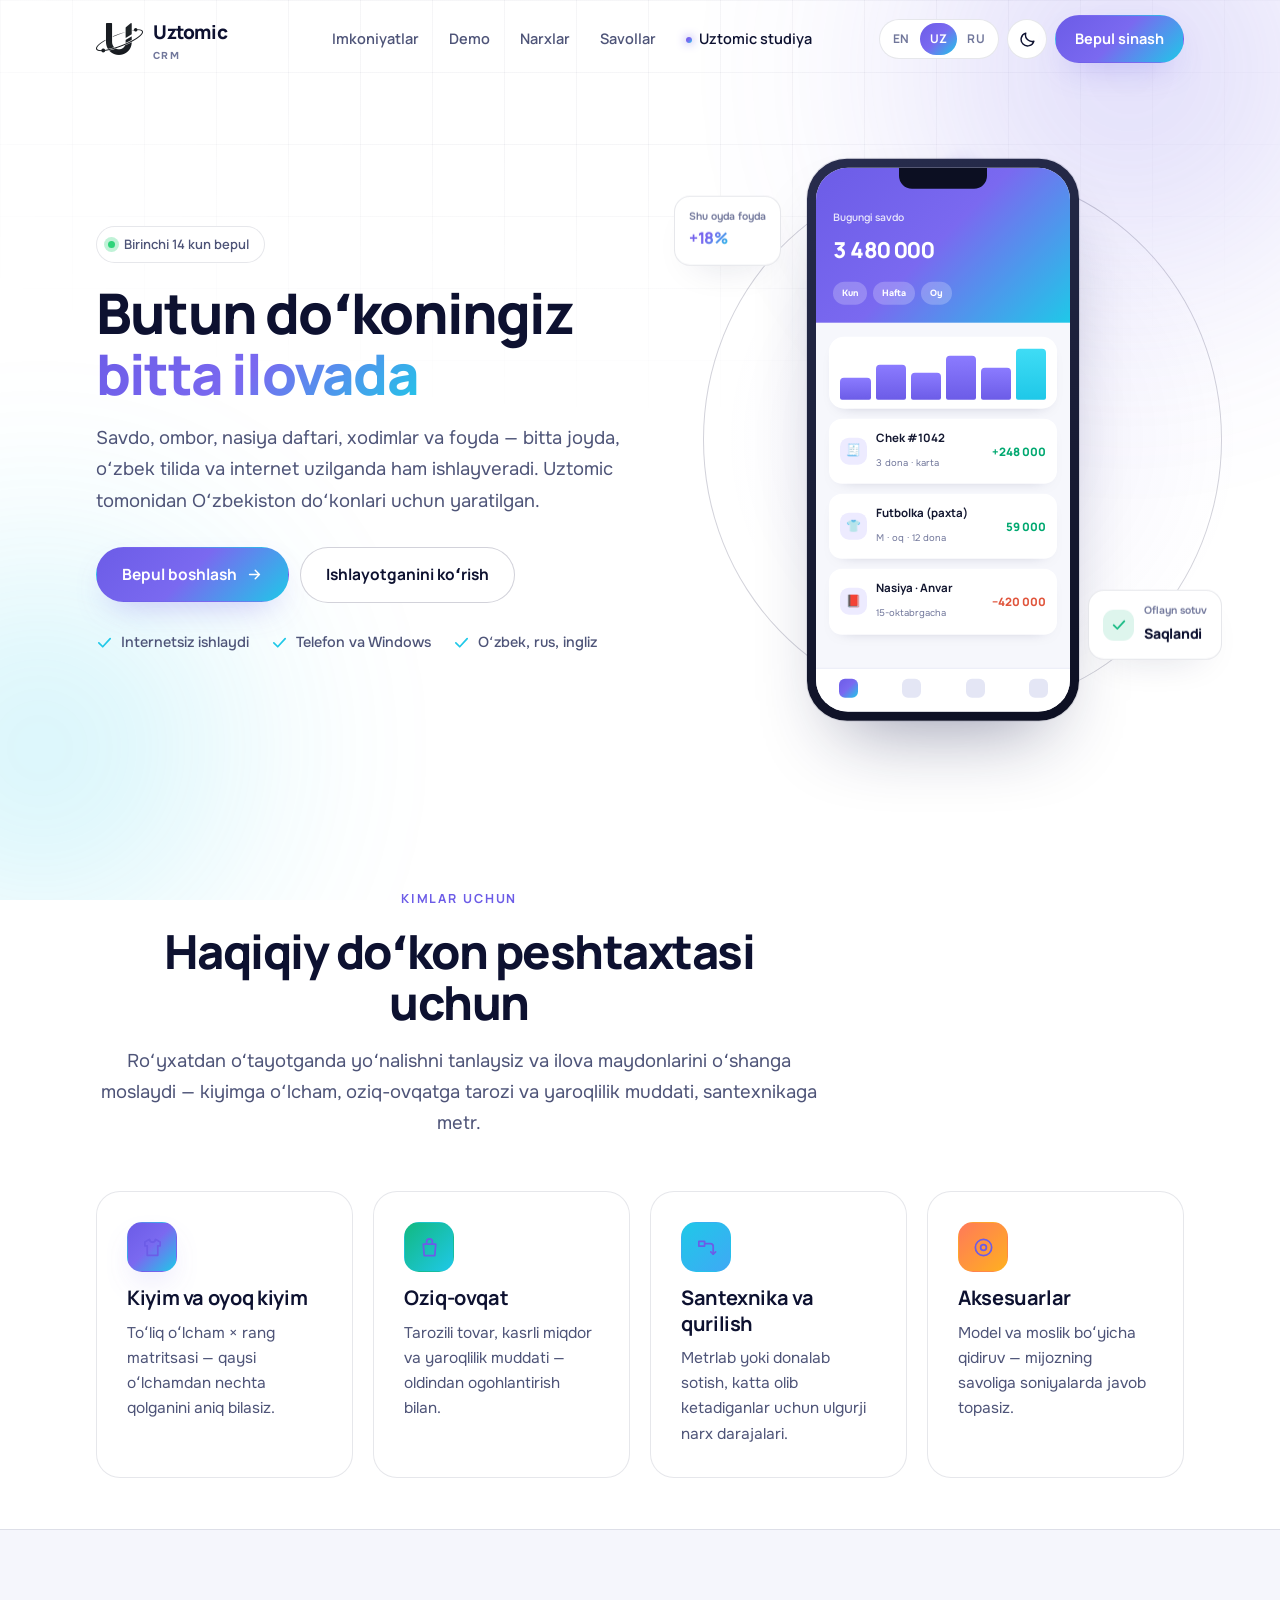
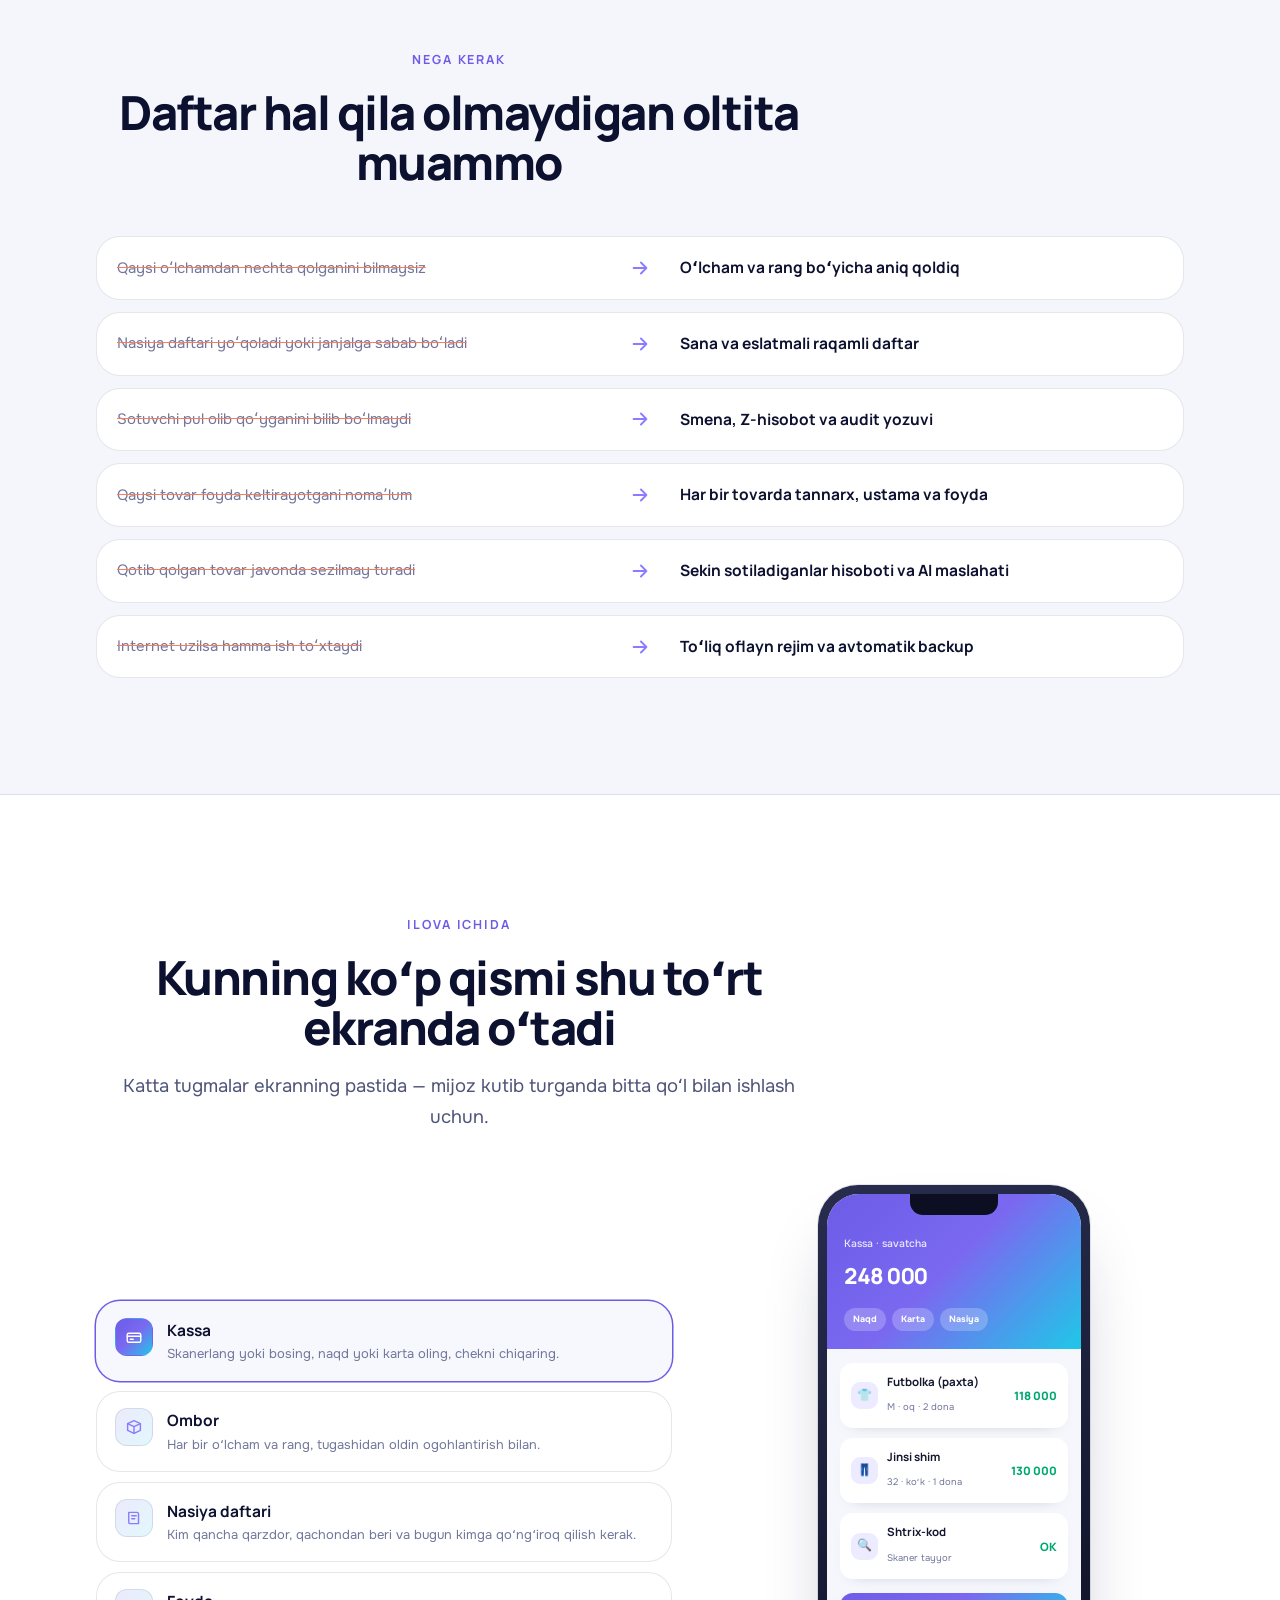
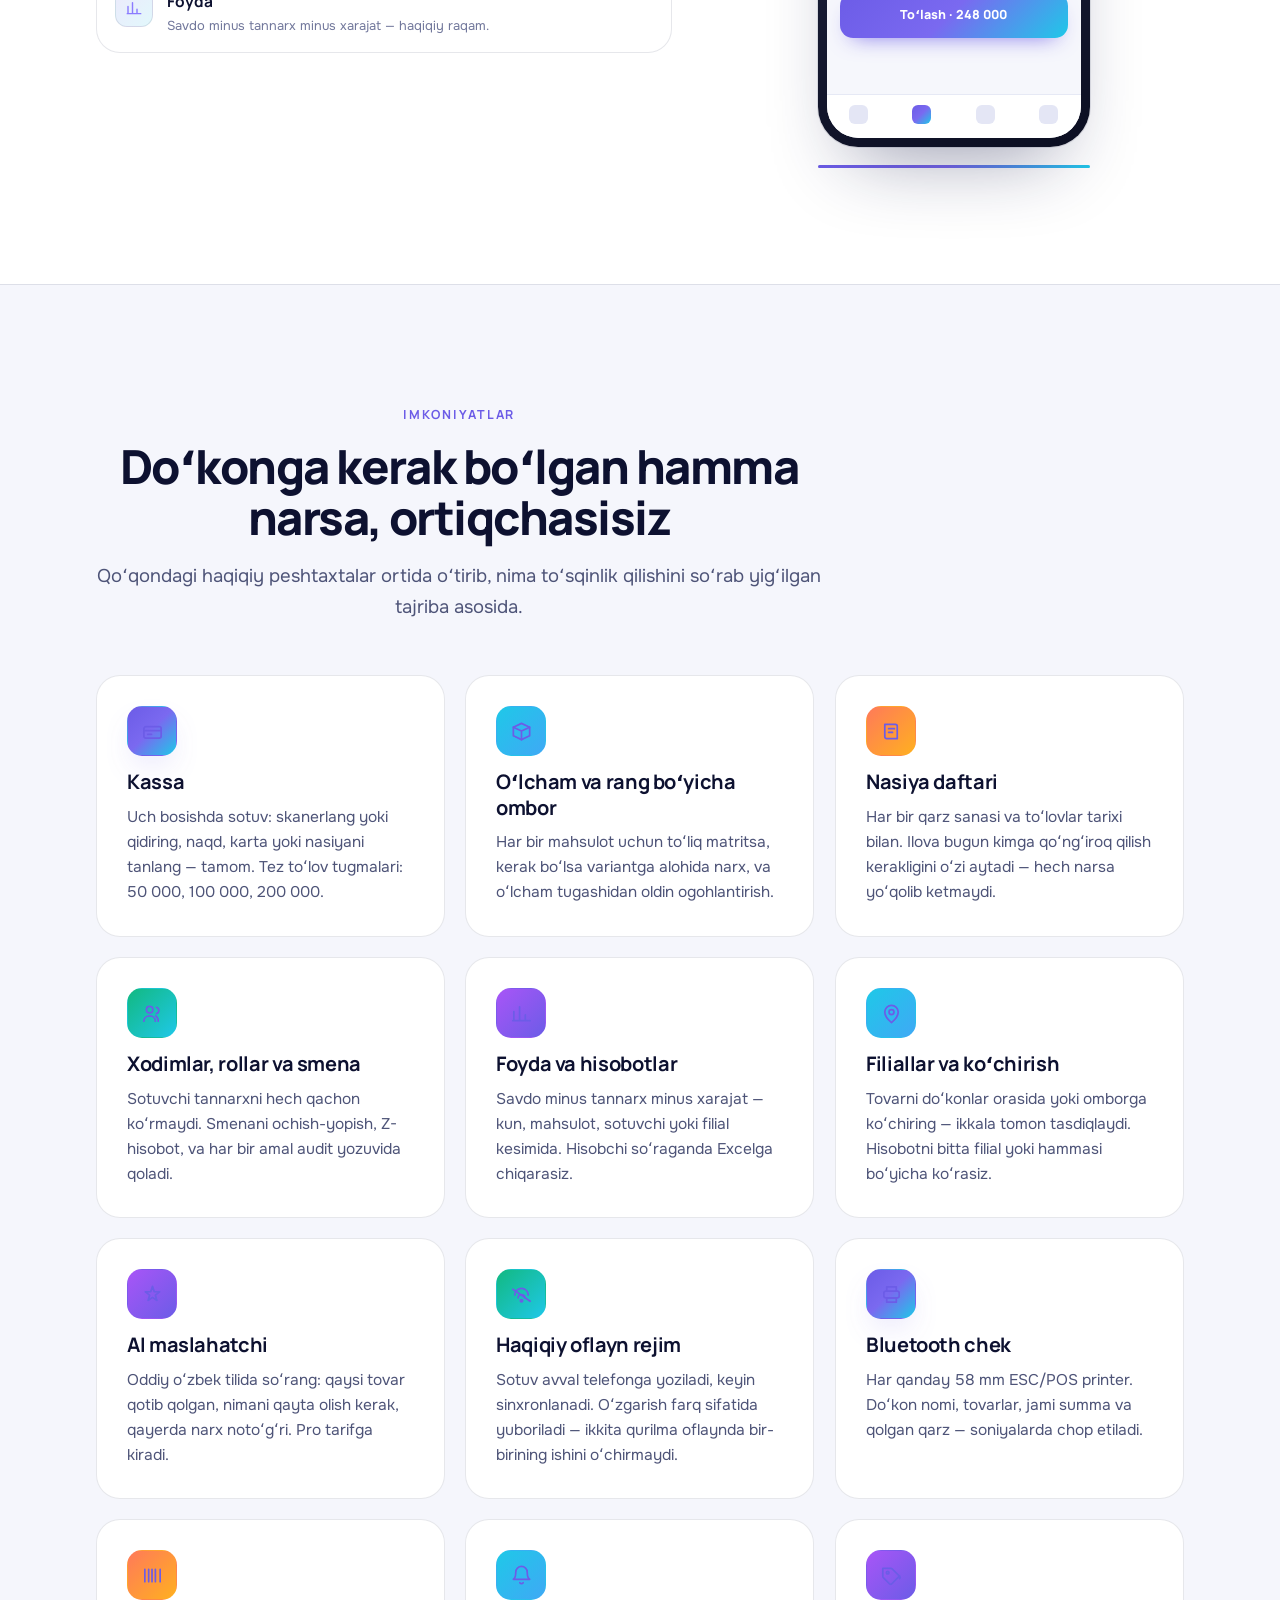
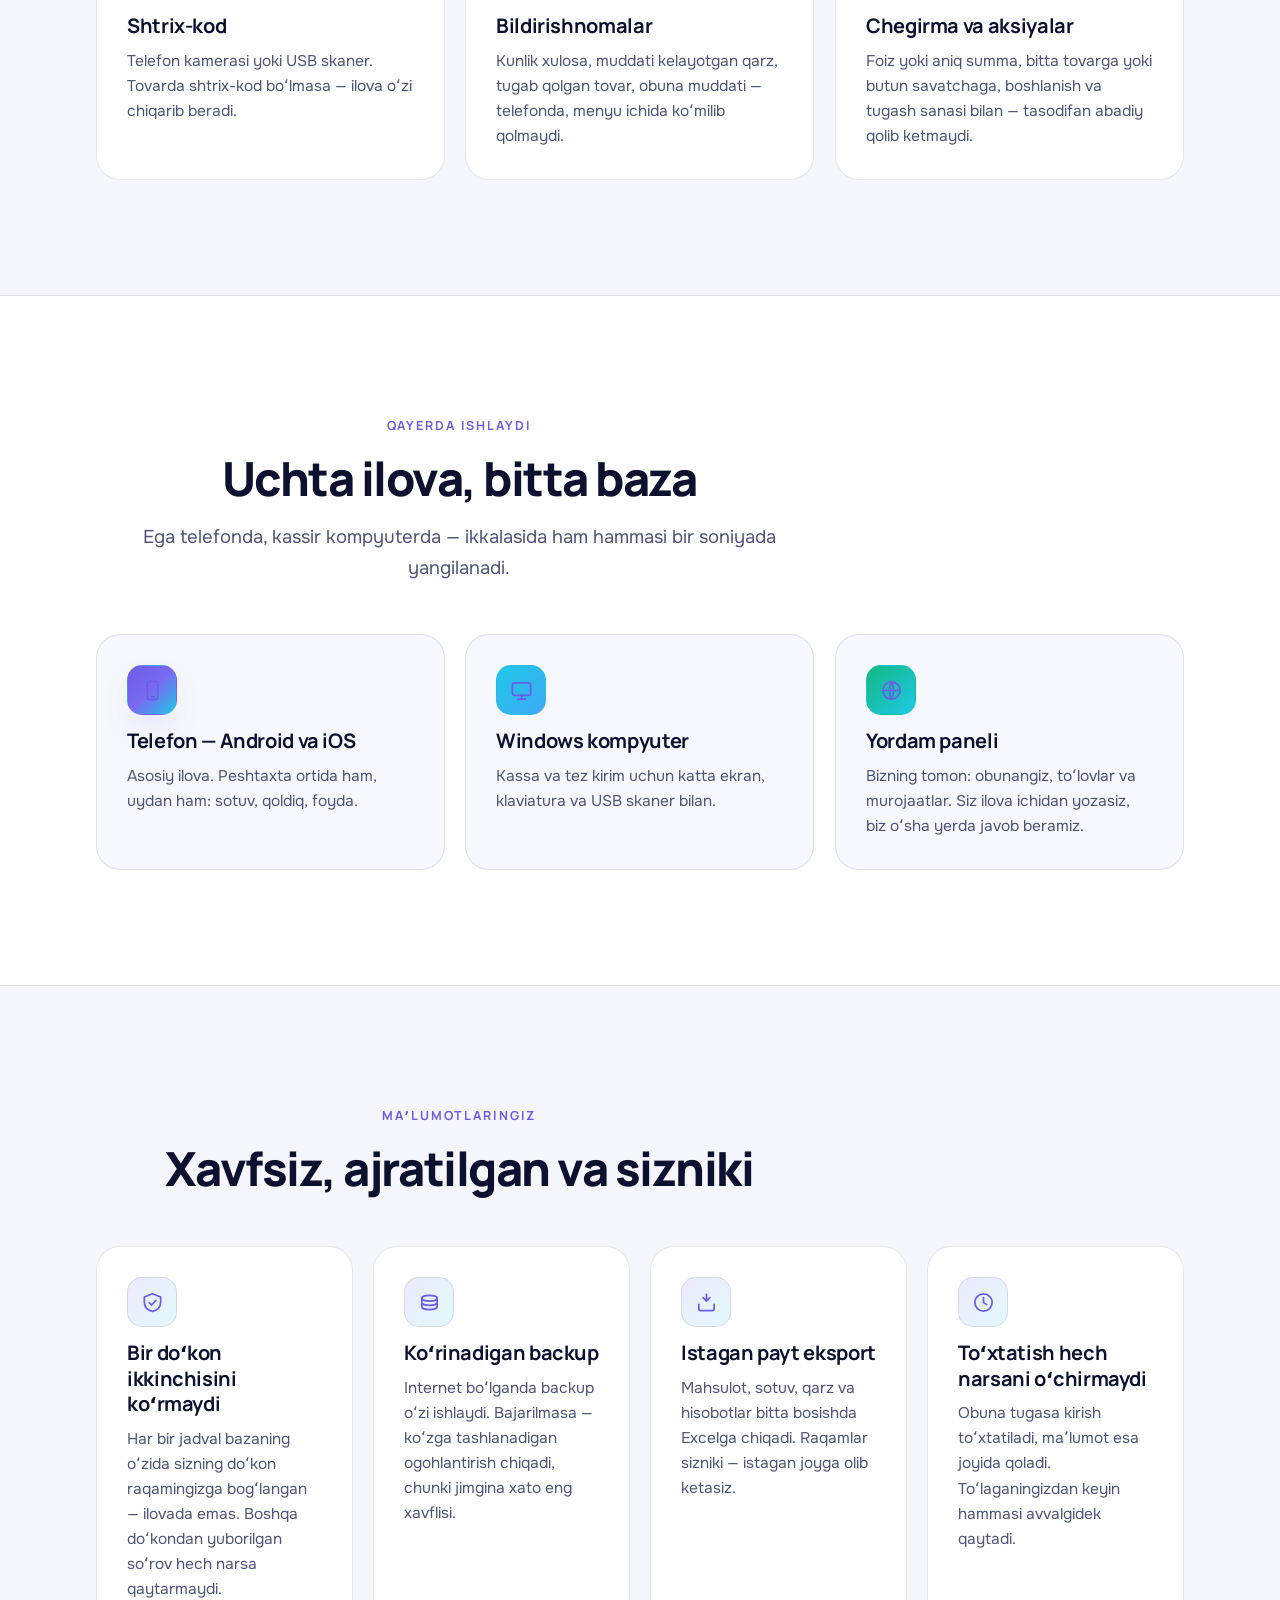
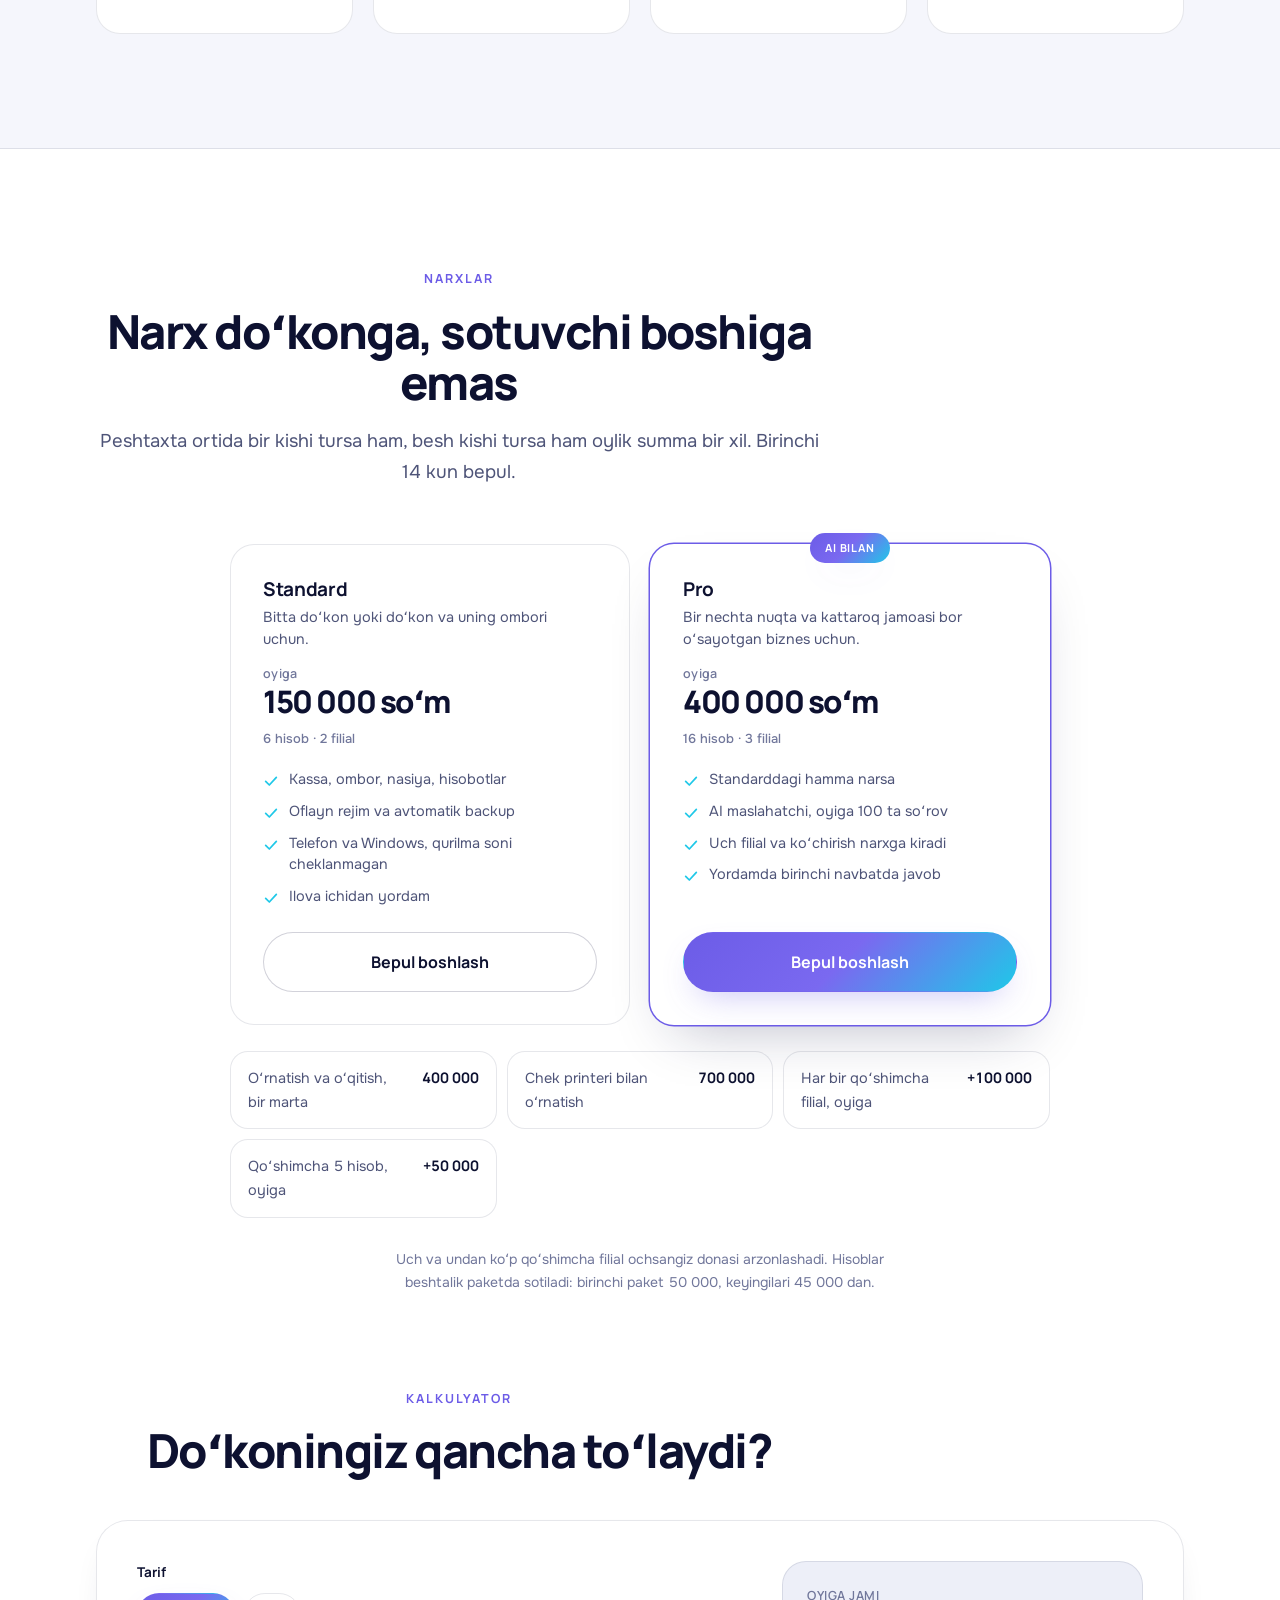
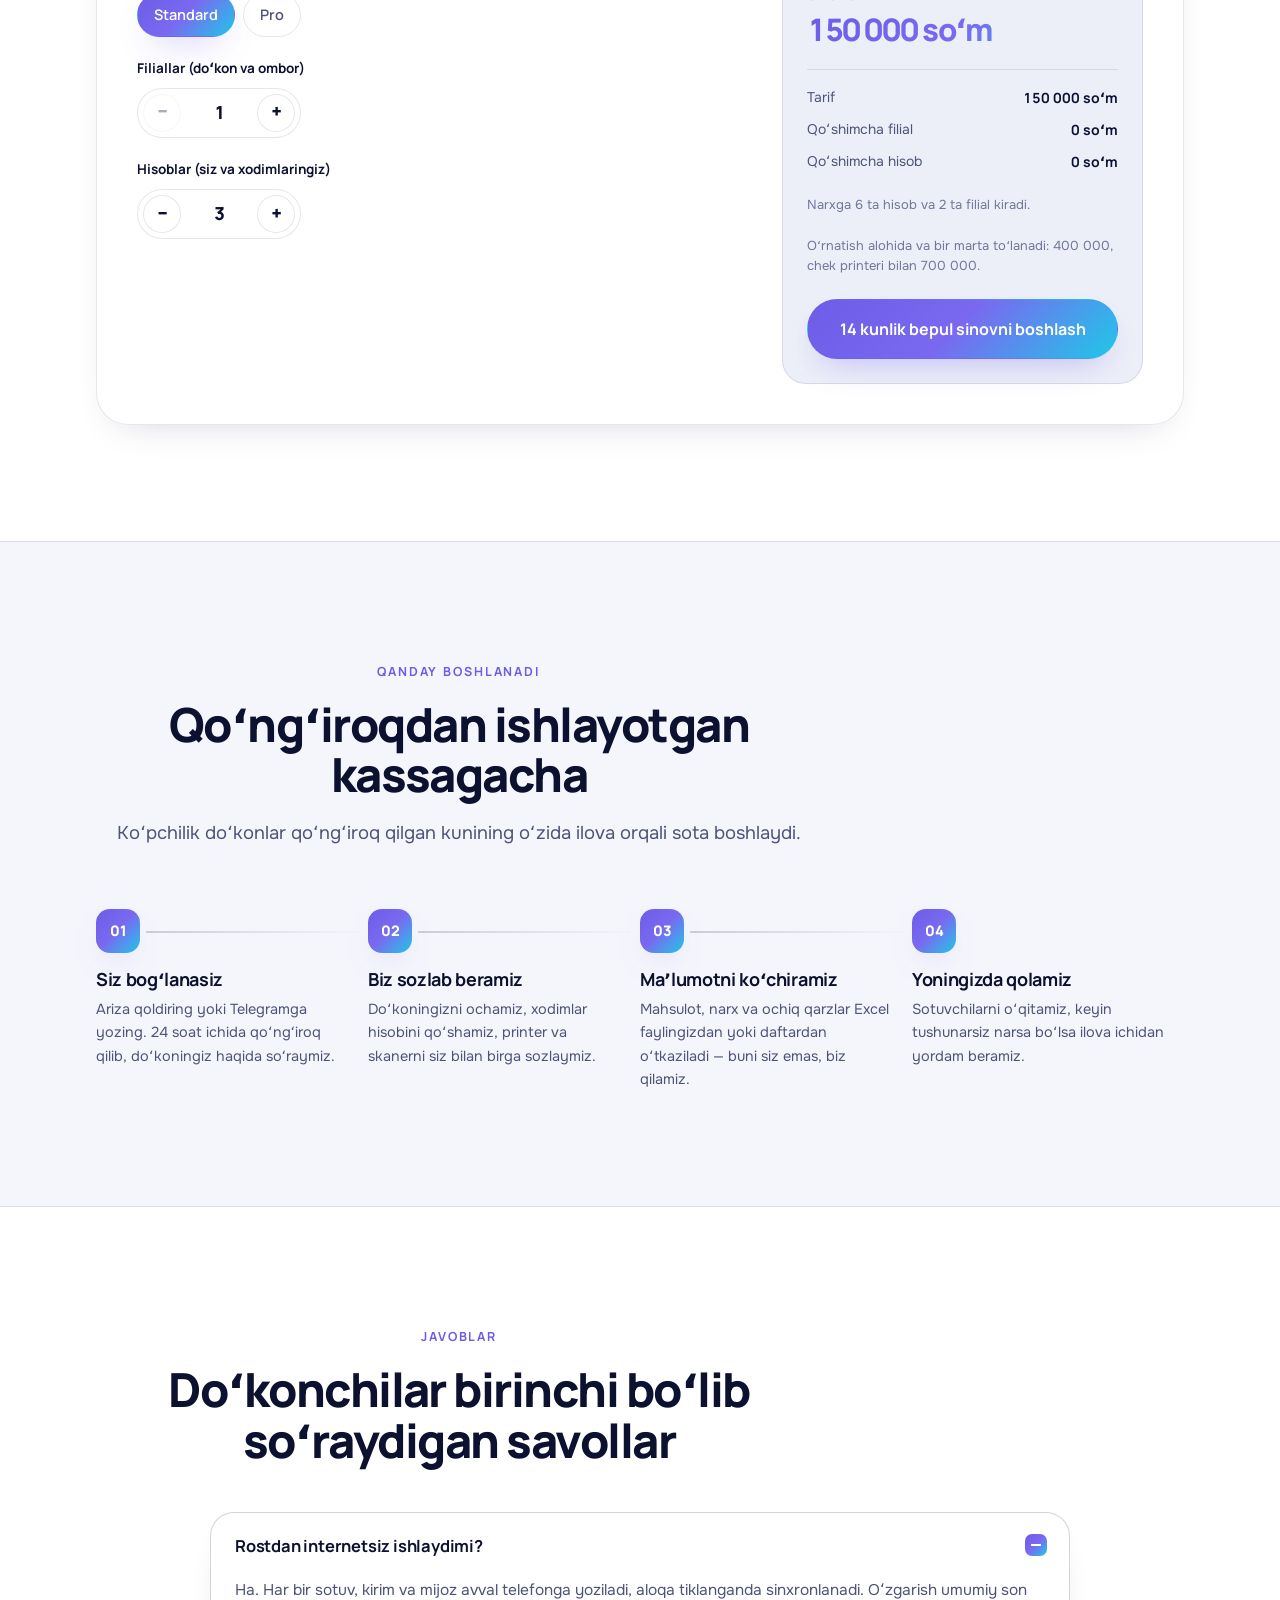
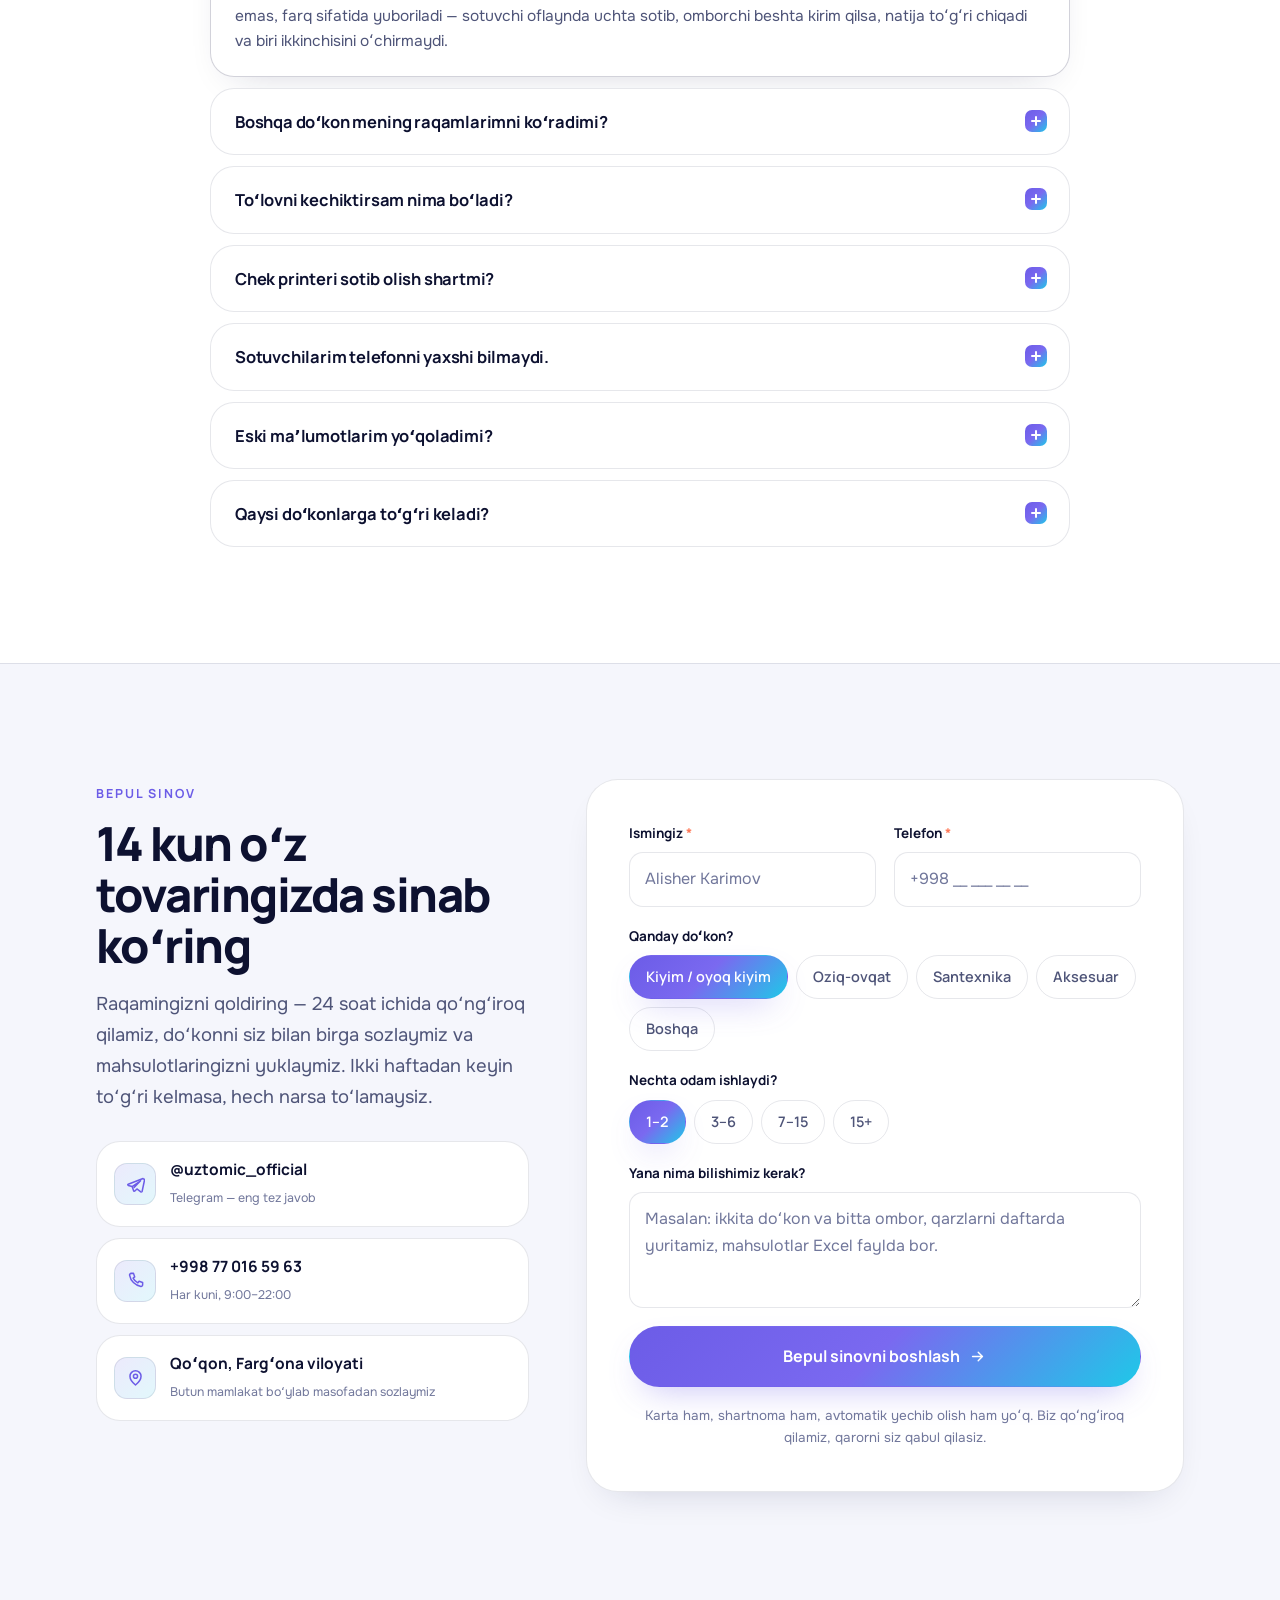
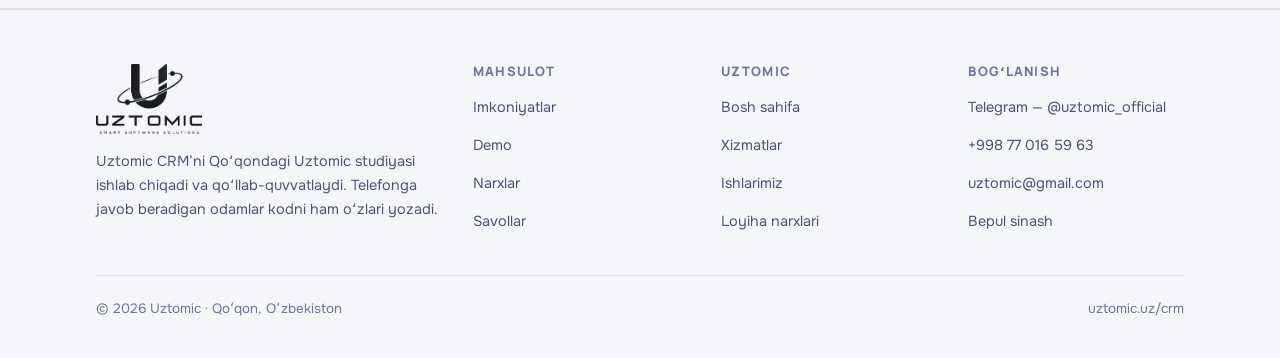
==== crm/index.html @ ad2f99df "Add Uztomic CRM page, rework the studio page, raise prices The studio already had a finished SaaS pr" ====
<!DOCTYPE html>
<html lang="en" data-theme="dark">
<head>
<meta charset="utf-8">
<meta name="viewport" content="width=device-width, initial-scale=1">
<script>
if(location.protocol==='http:'&&/(^|\.)uztomic\.uz$/.test(location.hostname))
  location.replace('https://'+location.host+location.pathname+location.search+location.hash);
</script>
<title>Uztomic CRM — sales, stock and credit ledger for your shop</title>
<meta name="description" content="Uztomic CRM: a till, stock by size and colour, a digital credit ledger, staff roles, profit reports and branches. Works offline, on Android, iOS and Windows. From 150 000 UZS a month, 14 days free.">
<meta name="theme-color" content="#0A0C18">
<link rel="canonical" href="https://uztomic.uz/crm/">
<link rel="alternate" hreflang="en" href="https://uztomic.uz/crm/?lang=en">
<link rel="alternate" hreflang="uz" href="https://uztomic.uz/crm/">
<link rel="alternate" hreflang="ru" href="https://uztomic.uz/crm/?lang=ru">
<link rel="alternate" hreflang="x-default" href="https://uztomic.uz/crm/">

<link rel="icon" href="/favicon.ico" sizes="32x32">
<link rel="icon" type="image/png" sizes="16x16" href="/assets/favicon-16.png">
<link rel="icon" type="image/png" sizes="32x32" href="/assets/favicon-32.png">
<link rel="icon" type="image/png" sizes="192x192" href="/assets/icon-192.png">
<link rel="icon" type="image/png" sizes="640x640" href="/assets/logo.png">
<link rel="apple-touch-icon" href="/assets/apple-touch-icon.png">
<link rel="manifest" href="/site.webmanifest">

<meta property="og:type" content="website">
<meta property="og:site_name" content="Uztomic">
<meta property="og:url" content="https://uztomic.uz/crm/">
<meta property="og:title" content="Uztomic CRM — one app for your whole shop">
<meta property="og:description" content="Till, stock by size and colour, credit ledger, staff roles and profit reports. Works offline. From 150 000 UZS a month, 14 days free.">
<meta property="og:image" content="https://uztomic.uz/assets/og.jpg">
<meta property="og:image:width" content="1200">
<meta property="og:image:height" content="630">
<meta name="twitter:card" content="summary_large_image">
<meta name="twitter:title" content="Uztomic CRM — one app for your whole shop">
<meta name="twitter:description" content="Till, stock, credit ledger and profit reports. Works offline. 14 days free.">
<meta name="twitter:image" content="https://uztomic.uz/assets/og.jpg">

<script>
(function(){try{
  var t=localStorage.getItem('uztomic-theme');
  if(t!=='dark'&&t!=='light')t=matchMedia('(prefers-color-scheme: light)').matches?'light':'dark';
  document.documentElement.dataset.theme=t;
  document.querySelector('meta[name=theme-color]').content=t==='dark'?'#0A0C18':'#FFFFFF';
}catch(e){}})();
</script>

<!-- brand intro: decides before first paint, and unlocks itself on a timer
     so the page can never stay locked if ui.js fails to load -->
<script>
(function(){try{
  if(matchMedia('(prefers-reduced-motion: reduce)').matches) return;
  if(location.hash) return;
  if(sessionStorage.getItem('uztomic-intro')) return;
  sessionStorage.setItem('uztomic-intro','1');
  var r=document.documentElement;
  r.classList.add('intro');
  setTimeout(function(){ r.classList.remove('intro') },3880);
}catch(e){}})();
</script>

<link rel="preconnect" href="https://fonts.googleapis.com">
<link rel="preconnect" href="https://fonts.gstatic.com" crossorigin>
<link href="https://fonts.googleapis.com/css2?family=Manrope:wght@400;500;600;700;800&family=Michroma&family=Onest:wght@300;400;500;600&display=swap" rel="stylesheet">
<link rel="stylesheet" href="/assets/ui.css">

<script type="application/ld+json">
{"@context":"https://schema.org","@type":"SoftwareApplication","name":"Uztomic CRM","applicationCategory":"BusinessApplication","operatingSystem":"Android, iOS, Windows","url":"https://uztomic.uz/crm/","image":"https://uztomic.uz/assets/og.jpg","description":"Retail management system for shops: till, stock by size and colour, digital credit ledger, staff roles and shifts, profit reports, branches and an AI adviser. Works offline.","inLanguage":["uz","ru","en"],"author":{"@type":"Organization","name":"Uztomic","url":"https://uztomic.uz"},"offers":[{"@type":"Offer","name":"Standard","price":"150000","priceCurrency":"UZS","description":"Per shop, per month. 6 accounts and 2 branches included.","url":"https://uztomic.uz/crm/#pricing"},{"@type":"Offer","name":"Pro","price":"400000","priceCurrency":"UZS","description":"Per shop, per month. 16 accounts, 3 branches and the AI adviser included.","url":"https://uztomic.uz/crm/#pricing"}],"featureList":["Offline mode","Barcode scanning","Bluetooth receipt printing","Size and colour stock matrix","Credit ledger","Staff roles and shifts","Profit reports","Multiple branches","AI adviser"]}
</script>
<script type="application/ld+json">
{"@context":"https://schema.org","@type":"BreadcrumbList","itemListElement":[
{"@type":"ListItem","position":1,"name":"Uztomic","item":"https://uztomic.uz/"},
{"@type":"ListItem","position":2,"name":"Uztomic CRM","item":"https://uztomic.uz/crm/"}]}
</script>
<script type="application/ld+json">
{"@context":"https://schema.org","@type":"FAQPage","mainEntity":[
{"@type":"Question","name":"Does it work without internet?","acceptedAnswer":{"@type":"Answer","text":"Yes. Every sale, stock movement and customer is written to the phone first and synced later. Each change is stored as a difference, not a total, so two devices working offline never overwrite each other."}},
{"@type":"Question","name":"Can another shop see my data?","acceptedAnswer":{"@type":"Answer","text":"No. Every table is protected by row level security tied to your shop id, so a query from another shop returns nothing. It is enforced by the database, not by the app."}},
{"@type":"Question","name":"What happens if I stop paying?","acceptedAnswer":{"@type":"Answer","text":"You get a reminder 7 days before the end, then daily for the last 3. After the date the app keeps working with a banner. Only after 45 days of non-payment is access suspended - and your data is never deleted. Pay and everything is back as it was."}},
{"@type":"Question","name":"Do I need a receipt printer?","acceptedAnswer":{"@type":"Answer","text":"No. The app works fine without one. If you want printed receipts we supply a 58 mm Bluetooth printer with the setup package for 700 000 UZS instead of 400 000."}},
{"@type":"Question","name":"How much does it cost?","acceptedAnswer":{"@type":"Answer","text":"Setup is a one-off 400 000 UZS, or 700 000 with a receipt printer. Then 150 000 UZS a month for the Standard plan (6 accounts, 2 branches) or 400 000 for Pro (16 accounts, 3 branches, AI). The first 14 days are free."}},
{"@type":"Question","name":"Which shops is it for?","acceptedAnswer":{"@type":"Answer","text":"Clothing and footwear shops first, with a full size and colour matrix. Grocery, plumbing and accessory shops are supported too - the app adapts its fields to the type you choose."}}]}
</script>

<style>
/* ── pieces used only by the CRM page ── */
.hero{padding-top:clamp(26px,4.4vw,56px);padding-bottom:clamp(48px,7vw,88px)}
.hero__g{display:grid;gap:clamp(40px,6vw,64px);align-items:center}
@media(min-width:1000px){.hero__g{grid-template-columns:1.06fr .94fr}}
.hero h1{margin:20px 0 0;font-size:clamp(34px,4.6vw,56px);max-width:14ch}
.hero .lede{margin-top:19px}
.hero__cta{display:flex;flex-wrap:wrap;gap:11px;margin-top:30px}
.ticks{display:flex;flex-wrap:wrap;gap:10px 22px;margin:28px 0 0;padding:0;list-style:none}
.ticks li{display:flex;align-items:center;gap:8px;font-size:14.5px;color:var(--text-2);font-weight:500}
.ticks svg{width:17px;height:17px;flex:none;stroke:var(--cyan);fill:none;stroke-width:2.4;
  stroke-linecap:round;stroke-linejoin:round}

/* problem → solution */
.pp{display:grid;gap:12px;margin-top:48px}
.pp__r{display:grid;gap:10px;align-items:center;padding:18px 20px;border:1px solid var(--stroke);
  border-radius:var(--r-lg);background:var(--card);transition:border-color .3s,transform .3s var(--ease)}
.pp__r:hover{border-color:var(--stroke-2);transform:translateX(4px)}
@media(min-width:760px){.pp__r{grid-template-columns:1fr 44px 1fr;gap:18px}}
.pp__a{color:var(--text-3);font-size:15px;text-decoration:line-through;text-decoration-color:var(--coral)}
.pp__i{display:grid;place-items:center}
.pp__i svg{width:22px;height:22px;stroke:var(--brand-2);fill:none;stroke-width:2;
  stroke-linecap:round;stroke-linejoin:round}
@media(max-width:759px){.pp__i{justify-items:start}.pp__i svg{transform:rotate(90deg)}}
.pp__b{font-family:var(--display);font-size:15.5px;font-weight:700;color:var(--text)}

/* live demo */
.demo{display:grid;gap:clamp(28px,4vw,56px);align-items:center;margin-top:52px}
@media(min-width:900px){.demo{grid-template-columns:1fr .8fr}}
.demo__tabs{display:grid;gap:10px}
.demo__tabs button{display:flex;gap:14px;align-items:flex-start;text-align:left;padding:16px 18px;
  border:1px solid var(--stroke);border-radius:var(--r-lg);background:var(--card);cursor:pointer;
  transition:.28s var(--ease);width:100%}
.demo__tabs button:hover{border-color:var(--stroke-2)}
.demo__tabs button.on{border-color:transparent;box-shadow:0 0 0 1.5px var(--brand);background:var(--card-2)}
.demo__tabs u{width:38px;height:38px;border-radius:12px;flex:none;display:grid;place-items:center;
  background:var(--grad-soft);border:1px solid var(--stroke);text-decoration:none}
.demo__tabs button.on u{background:var(--grad);border-color:transparent}
.demo__tabs svg{width:18px;height:18px;stroke:var(--brand-2);fill:none;stroke-width:1.9;
  stroke-linecap:round;stroke-linejoin:round}
.demo__tabs button.on svg{stroke:#fff}
.demo__tabs b{display:block;font-family:var(--display);font-size:15.5px;font-weight:700}
.demo__tabs small{display:block;font-size:13px;color:var(--text-3);line-height:1.45;margin-top:2px}
.demo__stage{display:grid;justify-items:center;gap:18px}
.demo .screen{display:block;position:relative}
.pane{position:absolute;inset:0;display:flex;flex-direction:column;opacity:0;visibility:hidden;
  transform:translateY(8px);transition:opacity .45s var(--ease),transform .45s var(--ease),visibility .45s}
.pane.on{opacity:1;visibility:visible;transform:none}
.demo__bar{width:min(74vw,272px);height:3px;border-radius:3px;background:var(--stroke);overflow:hidden}
.demo__bar i{display:block;height:100%;background:var(--grad);transform:scaleX(0);transform-origin:0 50%}

/* mini size matrix inside the mock screen */
.scr__mx{background:#fff;border-radius:14px;padding:11px;box-shadow:0 6px 16px -14px rgba(20,24,70,.5)}
.scr__mx b{display:block;font-family:var(--display);font-size:11.5px;margin-bottom:8px}
.scr__mx div{display:grid;grid-template-columns:repeat(5,1fr);gap:4px}
.scr__mx s{text-decoration:none;font-size:9px;font-weight:700;text-align:center;padding:5px 0;
  border-radius:6px;background:#EDEBFF;color:#4B3FBF}
.scr__mx s.low{background:#FFEDE7;color:#D2542F}
.scr__mx s.hd{background:none;color:#9AA0BF;font-size:8.5px;padding:2px 0}
.scr__pay{margin-top:4px;border-radius:13px;padding:12px;text-align:center;background:var(--grad);
  color:#fff;font-family:var(--display);font-size:12.5px;font-weight:800;
  box-shadow:0 10px 22px -12px rgba(108,92,231,.9)}

/* platforms */
.plat{display:grid;gap:var(--gap);margin-top:50px}
@media(min-width:820px){.plat{grid-template-columns:repeat(3,1fr)}}

/* pricing add-ons */
.addon{list-style:none;margin:26px 0 0;padding:0;display:grid;gap:10px;
  grid-template-columns:repeat(auto-fit,minmax(240px,1fr))}
.addon li{display:flex;justify-content:space-between;gap:14px;padding:14px 17px;border:1px solid var(--stroke);
  border-radius:var(--r);background:var(--card);font-size:14.5px;color:var(--text-2)}
.addon b{font-family:var(--display);color:var(--text);white-space:nowrap;font-variant-numeric:tabular-nums}
</style>
</head>
<body>
<!-- ══ INTRO ══ (rebuilt from animation/uztomic-intro.jsx as plain SVG + CSS) -->
<div id="intro" aria-hidden="true">
  <div class="intro__bg"></div>
  <div class="intro__in">
    <svg class="intro__mark" viewBox="640 185 640 415" fill="none">
      <defs>
        <linearGradient id="iSpark" x1="0" y1="0" x2="1" y2="0">
          <stop offset="0" stop-color="#fff" stop-opacity="0"/>
          <stop offset=".5" stop-color="#fff"/>
          <stop offset="1" stop-color="#fff" stop-opacity="0"/>
        </linearGradient>
        <mask id="iSlit" maskUnits="userSpaceOnUse" x="640" y="185" width="640" height="415">
          <rect x="640" y="185" width="640" height="415" fill="#fff"/>
          <polygon class="i-slit" points="1030,375 1140,332 1140,306 1030,349" fill="#000"/>
        </mask>
      </defs>
      <rect class="i-spark" x="810" y="396.5" width="300" height="3" rx="1.5" fill="url(#iSpark)"/>
      <g mask="url(#iSlit)">
        <path class="i-u" pathLength="1" stroke="#fff" stroke-width="62"
              d="M 830 240 V 415 C 830 497 888 542 960 542 C 1032 542 1090 497 1090 415 V 400"/>
        <polygon class="i-plate" points="1059,430 1121,430 1121,216 1059,240" fill="#fff"/>
      </g>
      <g class="i-orbit">
        <ellipse class="i-ring" pathLength="1" cx="960" cy="400" rx="305" ry="108"
                 transform="rotate(-18 960 400)" stroke="#fff" stroke-width="7"/>
        <circle class="i-dot" cx="1250" cy="306" r="17" fill="#fff"/>
        <circle class="i-dot" cx="670" cy="494" r="17" fill="#fff"/>
      </g>
    </svg>
    <div class="intro__word"><span style="--d:1.70s">U</span><span style="--d:1.75s">Z</span><span style="--d:1.80s">T</span><span style="--d:1.85s">O</span><span style="--d:1.90s">M</span><span style="--d:1.95s">I</span><span style="--d:2.00s">C</span></div>
    <div class="intro__tag">SMART SOFTWARE SOLUTIONS</div>
    <button class="intro__cta" type="button" id="introGo">
      <span data-i18n="intro.cta">Enter the site</span><i>&#8594;</i>
    </button>
  </div>
  <div class="intro__hint" data-i18n="intro.skip">Tap anywhere to skip</div>
</div>

<div id="bar"></div>
<div class="bg" aria-hidden="true">
  <div class="bg__grid"></div>
  <div class="bg__blob bg__blob--1"></div>
  <div class="bg__blob bg__blob--2"></div>
</div>

<header id="hdr">
  <div class="nav">
    <a class="logo" href="/" aria-label="Uztomic">
      <img src="/assets/uztomic-mark-light.png" alt="" id="markImg" width="47" height="32" decoding="async">
      <span><b>Uztomic</b><small>CRM</small></span>
    </a>
    <nav class="links">
      <a href="#features" data-i18n="c.nav.f">Features</a>
      <a href="#demo" data-i18n="c.nav.d">Demo</a>
      <a href="#pricing" data-i18n="c.nav.p">Pricing</a>
      <a href="#faq" data-i18n="c.nav.q">FAQ</a>
      <a href="/" class="mark" data-i18n="c.nav.home">Uztomic studio</a>
    </nav>
    <div class="tools">
      <div class="seg" role="group" aria-label="Language">
        <button type="button" data-lang="en" class="on">EN</button>
        <button type="button" data-lang="uz">UZ</button>
        <button type="button" data-lang="ru">RU</button>
      </div>
      <button class="icobtn" id="theme" type="button" aria-label="Switch theme">
        <svg class="sun" viewBox="0 0 24 24"><circle cx="12" cy="12" r="4.2"/><path d="M12 2.5v2M12 19.5v2M2.5 12h2M19.5 12h2M5.2 5.2l1.4 1.4M17.4 17.4l1.4 1.4M18.8 5.2l-1.4 1.4M6.6 17.4l-1.4 1.4"/></svg>
        <svg class="moon" viewBox="0 0 24 24"><path d="M20 14.2A8.2 8.2 0 0 1 9.8 4a8.2 8.2 0 1 0 10.2 10.2z"/></svg>
      </button>
      <button class="icobtn" id="burger" type="button" aria-label="Menu" aria-expanded="false">
        <svg class="op" viewBox="0 0 24 24"><path d="M4 7h16M4 12h16M4 17h16"/></svg>
        <svg class="cl" viewBox="0 0 24 24"><path d="M6 6l12 12M18 6L6 18"/></svg>
      </button>
      <a class="btn btn--p btn--sm" href="#contact" data-mag data-i18n="c.nav.cta">Try free</a>
    </div>
  </div>
</header>

<div class="drawer" id="drawer">
  <a href="#features" data-i18n="c.nav.f">Features</a>
  <a href="#demo" data-i18n="c.nav.d">Demo</a>
  <a href="#pricing" data-i18n="c.nav.p">Pricing</a>
  <a href="#faq" data-i18n="c.nav.q">FAQ</a>
  <a href="/" class="mark" data-i18n="c.nav.home">Uztomic studio</a>
  <a class="btn btn--p btn--wide" href="#contact" data-i18n="c.nav.cta">Try free</a>
</div>

<main>
<!-- ══ HERO ══ -->
<section class="hero" id="hero">
  <div class="wrap hero__g">
    <div>
      <span class="pill"><i></i><span data-i18n="c.hero.badge">First 14 days free</span></span>
      <h1 data-split><span data-i18n="c.hero.h1a">Your whole shop in</span> <span class="grad" data-i18n="c.hero.h1b">one app</span></h1>
      <p class="lede" data-i18n="c.hero.lede">Sales, stock, the credit ledger, staff and profit — in one place, in Uzbek, and it keeps working when the internet does not. Built by Uztomic for shops in Uzbekistan.</p>
      <div class="hero__cta">
        <a class="btn btn--p" href="#contact" data-mag><span data-i18n="c.hero.cta1">Start free</span>
          <svg viewBox="0 0 24 24"><path d="M5 12h14M13 6l6 6-6 6"/></svg></a>
        <a class="btn btn--g" href="#demo" data-i18n="c.hero.cta2">See it working</a>
      </div>
      <ul class="ticks">
        <li><svg viewBox="0 0 24 24"><path d="M4 12.5 9.5 18 20 6.5"/></svg><span data-i18n="c.hero.t1">Works with no internet</span></li>
        <li><svg viewBox="0 0 24 24"><path d="M4 12.5 9.5 18 20 6.5"/></svg><span data-i18n="c.hero.t2">Phone and Windows</span></li>
        <li><svg viewBox="0 0 24 24"><path d="M4 12.5 9.5 18 20 6.5"/></svg><span data-i18n="c.hero.t3">Uzbek, Russian, English</span></li>
      </ul>
    </div>

    <div class="stage" aria-hidden="true" data-par="0.03">
      <div class="stage__glow"></div>
      <div class="stage__ring"></div>
      <div class="phone">
        <div class="phone__notch"></div>
        <div class="screen">
          <div class="scr__top">
            <small>Bugungi savdo</small><b>3 480 000</b>
            <div class="scr__chips"><span>Kun</span><span>Hafta</span><span>Oy</span></div>
          </div>
          <div class="scr__body">
            <div class="scr__chart">
              <i style="--h:42%;--n:0"></i><i style="--h:66%;--n:1"></i><i style="--h:51%;--n:2"></i>
              <i style="--h:84%;--n:3"></i><i style="--h:62%;--n:4"></i><i style="--h:97%;--n:5"></i>
            </div>
            <div class="scr__row"><u>🧾</u><div><b>Chek #1042</b><small>3 dona · karta</small></div><em>+248 000</em></div>
            <div class="scr__row"><u>👕</u><div><b>Futbolka (paxta)</b><small>M · oq · 12 dona</small></div><em>59 000</em></div>
            <div class="scr__row"><u>📕</u><div><b>Nasiya · Anvar</b><small>15-oktabrgacha</small></div><em class="red">−420 000</em></div>
          </div>
          <div class="scr__nav"><s class="on"></s><s></s><s></s><s></s></div>
        </div>
      </div>
      <div class="chip-card chip-card--a"><small data-i18n="c.hero.card1">Profit this month</small><b class="grad">+18%</b></div>
      <div class="chip-card chip-card--b">
        <u><svg viewBox="0 0 24 24"><path d="M4 12.5 9.5 18 20 6.5"/></svg></u>
        <div><small data-i18n="c.hero.card2">Offline sale</small><b style="font-size:14px" data-i18n="c.hero.card3">Saved</b></div>
      </div>
    </div>
  </div>
</section>

<!-- ══ WHO FOR ══ -->
<section style="padding-block:clamp(30px,4vw,54px)">
  <div class="wrap">
    <div class="center head">
      <span class="tag" data-i18n="c.who.tag">Who it is for</span>
      <h2 data-i18n="c.who.h2">Made for a real shop counter</h2>
      <p class="lede" data-i18n="c.who.lede">Pick your type when you sign up and the app changes its fields to match — sizes for clothing, weight and expiry for food, metres for plumbing.</p>
    </div>
    <div class="grid grid--4">
      <article class="crd" data-rv="up" data-tilt>
        <div class="ico ico--fill"><svg viewBox="0 0 24 24"><path d="M9 3.5 4 6.2v4h2.5v10h11v-10H20v-4L15 3.5a3 3 0 0 1-6 0z"/></svg></div>
        <h3 data-i18n="c.who.1t">Clothing &amp; footwear</h3>
        <p data-i18n="c.who.1d">Full size × colour matrix, so you always know exactly what is left in which size.</p>
      </article>
      <article class="crd" data-rv="up" data-tilt>
        <div class="ico ico--g"><svg viewBox="0 0 24 24"><path d="M5.5 8.5h13l-1 12h-11z"/><path d="M9 8.5V6a3 3 0 0 1 6 0v2.5"/></svg></div>
        <h3 data-i18n="c.who.2t">Grocery</h3>
        <p data-i18n="c.who.2d">Weighed goods, fractional quantities and expiry dates with early warnings.</p>
      </article>
      <article class="crd" data-rv="up" data-tilt>
        <div class="ico ico--c"><svg viewBox="0 0 24 24"><path d="M4 5.5h6v5H4zM10 8h6a3 3 0 0 1 3 3v8"/><path d="M16.5 16.5 19 19l2.5-2.5"/></svg></div>
        <h3 data-i18n="c.who.3t">Plumbing &amp; hardware</h3>
        <p data-i18n="c.who.3d">Sold by the metre or by the piece, with wholesale price levels for bulk buyers.</p>
      </article>
      <article class="crd" data-rv="up" data-tilt>
        <div class="ico ico--o"><svg viewBox="0 0 24 24"><circle cx="12" cy="12" r="8.5"/><circle cx="12" cy="12" r="3"/></svg></div>
        <h3 data-i18n="c.who.4t">Accessories</h3>
        <p data-i18n="c.who.4d">Search by model and compatibility, so a customer's question takes seconds.</p>
      </article>
    </div>
  </div>
</section>

<!-- ══ PROBLEM → SOLUTION ══ -->
<section class="band">
  <div class="wrap">
    <div class="center head">
      <span class="tag" data-i18n="c.pp.tag">Why bother</span>
      <h2 data-i18n="c.pp.h2">Six problems the notebook cannot solve</h2>
    </div>
    <div class="pp">
      <div class="pp__r" data-rv="up">
        <span class="pp__a" data-i18n="c.pp.1a">You never know how many are left in each size</span>
        <span class="pp__i"><svg viewBox="0 0 24 24"><path d="M5 12h14M13 6l6 6-6 6"/></svg></span>
        <span class="pp__b" data-i18n="c.pp.1b">Exact stock by size and colour</span>
      </div>
      <div class="pp__r" data-rv="up">
        <span class="pp__a" data-i18n="c.pp.2a">The credit notebook gets lost or argued over</span>
        <span class="pp__i"><svg viewBox="0 0 24 24"><path d="M5 12h14M13 6l6 6-6 6"/></svg></span>
        <span class="pp__b" data-i18n="c.pp.2b">A digital ledger with dates and reminders</span>
      </div>
      <div class="pp__r" data-rv="up">
        <span class="pp__a" data-i18n="c.pp.3a">You cannot tell if a seller pocketed cash</span>
        <span class="pp__i"><svg viewBox="0 0 24 24"><path d="M5 12h14M13 6l6 6-6 6"/></svg></span>
        <span class="pp__b" data-i18n="c.pp.3b">Shifts, Z-reports and an audit log</span>
      </div>
      <div class="pp__r" data-rv="up">
        <span class="pp__a" data-i18n="c.pp.4a">You do not know which goods actually make money</span>
        <span class="pp__i"><svg viewBox="0 0 24 24"><path d="M5 12h14M13 6l6 6-6 6"/></svg></span>
        <span class="pp__b" data-i18n="c.pp.4b">Cost, margin and profit on every item</span>
      </div>
      <div class="pp__r" data-rv="up">
        <span class="pp__a" data-i18n="c.pp.5a">Dead stock sits on the shelf unnoticed</span>
        <span class="pp__i"><svg viewBox="0 0 24 24"><path d="M5 12h14M13 6l6 6-6 6"/></svg></span>
        <span class="pp__b" data-i18n="c.pp.5b">A slow-movers report and AI advice</span>
      </div>
      <div class="pp__r" data-rv="up">
        <span class="pp__a" data-i18n="c.pp.6a">The internet drops and everything stops</span>
        <span class="pp__i"><svg viewBox="0 0 24 24"><path d="M5 12h14M13 6l6 6-6 6"/></svg></span>
        <span class="pp__b" data-i18n="c.pp.6b">Full offline mode with automatic backup</span>
      </div>
    </div>
  </div>
</section>

<!-- ══ LIVE DEMO ══ -->
<section id="demo-sec">
  <div class="wrap">
    <div class="center head">
      <span class="tag" data-i18n="c.dm.tag">Inside the app</span>
      <h2 data-i18n="c.dm.h2">Four screens you will live in</h2>
      <p class="lede" data-i18n="c.dm.lede">Big buttons at the bottom of the screen, made to be used with one hand while a customer waits.</p>
    </div>
    <div class="demo" id="demo">
      <div class="demo__tabs">
        <button type="button" data-scr class="on">
          <u><svg viewBox="0 0 24 24"><rect x="3" y="7" width="18" height="12" rx="2"/><path d="M3 11h18M7 15h4"/></svg></u>
          <span><b data-i18n="c.dm.1t">Till</b><small data-i18n="c.dm.1d">Scan or tap, take cash or card, print the receipt.</small></span>
        </button>
        <button type="button" data-scr>
          <u><svg viewBox="0 0 24 24"><path d="M3.5 7.5 12 3.5l8.5 4v9L12 20.5 3.5 16.5z"/><path d="M3.5 7.5 12 11.5l8.5-4M12 11.5v9"/></svg></u>
          <span><b data-i18n="c.dm.2t">Stock</b><small data-i18n="c.dm.2d">Every size and colour, with a warning before you run out.</small></span>
        </button>
        <button type="button" data-scr>
          <u><svg viewBox="0 0 24 24"><path d="M5 4.5h11a2 2 0 0 1 2 2v13H7a2 2 0 0 1-2-2z"/><path d="M9 9h6M9 13h4"/></svg></u>
          <span><b data-i18n="c.dm.3t">Credit ledger</b><small data-i18n="c.dm.3d">Who owes what, since when, and who to remind today.</small></span>
        </button>
        <button type="button" data-scr>
          <u><svg viewBox="0 0 24 24"><path d="M4 19.5V10M10 19.5V5M16 19.5v-6M21 19.5H3"/></svg></u>
          <span><b data-i18n="c.dm.4t">Profit</b><small data-i18n="c.dm.4d">Revenue minus cost minus expenses — the real number.</small></span>
        </button>
      </div>
      <div class="demo__stage" aria-hidden="true">
        <div class="phone">
          <div class="phone__notch"></div>
          <div class="screen">
            <div class="pane on">
              <div class="scr__top"><small>Kassa · savatcha</small><b>248 000</b>
                <div class="scr__chips"><span>Naqd</span><span>Karta</span><span>Nasiya</span></div></div>
              <div class="scr__body">
                <div class="scr__row"><u>👕</u><div><b>Futbolka (paxta)</b><small>M · oq · 2 dona</small></div><em>118 000</em></div>
                <div class="scr__row"><u>👖</u><div><b>Jinsi shim</b><small>32 · koʻk · 1 dona</small></div><em>130 000</em></div>
                <div class="scr__row"><u>🔍</u><div><b>Shtrix-kod</b><small>Skaner tayyor</small></div><em>OK</em></div>
                <div class="scr__pay">Toʻlash · 248 000</div>
              </div>
              <div class="scr__nav"><s></s><s class="on"></s><s></s><s></s></div>
            </div>
            <div class="pane">
              <div class="scr__top"><small>Ombor · qoldiq</small><b>1 284 dona</b>
                <div class="scr__chips"><span>Hammasi</span><span>Kam</span><span>Yoʻq</span></div></div>
              <div class="scr__body">
                <div class="scr__mx"><b>Futbolka (paxta)</b>
                  <div><s class="hd">S</s><s class="hd">M</s><s class="hd">L</s><s class="hd">XL</s><s class="hd">2XL</s>
                       <s>14</s><s>22</s><s>18</s><s class="low">3</s><s>9</s></div></div>
                <div class="scr__row"><u>📦</u><div><b>Kirim qabul qilindi</b><small>24 SKU · 2 qop</small></div><em>+310</em></div>
                <div class="scr__row"><u>⚠️</u><div><b>Tugayapti</b><small>Bolalar kurtkasi · XL</small></div><em class="red">3</em></div>
                <div class="scr__row"><u>💰</u><div><b>Ombor qiymati</b><small>Tannarx boʻyicha</small></div><em>84 200 000</em></div>
              </div>
              <div class="scr__nav"><s></s><s></s><s class="on"></s><s></s></div>
            </div>
            <div class="pane">
              <div class="scr__top"><small>Nasiya daftari</small><b>8 420 000</b>
                <div class="scr__chips"><span>Muddat</span><span>Bugun</span><span>Kechikkan</span></div></div>
              <div class="scr__body">
                <div class="scr__row"><u>👤</u><div><b>Anvar Toshmatov</b><small>15-okt · 3 kun qoldi</small></div><em class="red">420 000</em></div>
                <div class="scr__row"><u>👤</u><div><b>Dilnoza Karimova</b><small>Bugun toʻlanadi</small></div><em class="red">180 000</em></div>
                <div class="scr__row"><u>✅</u><div><b>Sardor Aliyev</b><small>Toʻliq yopildi</small></div><em>0</em></div>
                <div class="scr__row"><u>💵</u><div><b>Bugun toʻlandi</b><small>2 ta mijoz</small></div><em>+260 000</em></div>
              </div>
              <div class="scr__nav"><s></s><s></s><s></s><s class="on"></s></div>
            </div>
            <div class="pane">
              <div class="scr__top"><small>Sof foyda · oktabr</small><b>4 120 000</b>
                <div class="scr__chips"><span>Kun</span><span>Hafta</span><span>Oy</span></div></div>
              <div class="scr__body">
                <div class="scr__chart">
                  <i style="--h:48%;--n:0"></i><i style="--h:72%;--n:1"></i><i style="--h:58%;--n:2"></i>
                  <i style="--h:88%;--n:3"></i><i style="--h:69%;--n:4"></i><i style="--h:99%;--n:5"></i>
                </div>
                <div class="scr__row"><u>💰</u><div><b>Savdo</b><small>Oktabr</small></div><em>12 480 000</em></div>
                <div class="scr__row"><u>🧮</u><div><b>Tannarx va xarajat</b><small>Oktabr</small></div><em class="red">−8 360 000</em></div>
                <div class="scr__row"><u>⭐</u><div><b>Eng foydali tovar</b><small>Bolalar kurtkasi</small></div><em>+38%</em></div>
              </div>
              <div class="scr__nav"><s class="on"></s><s></s><s></s><s></s></div>
            </div>
          </div>
        </div>
        <div class="demo__bar"><i id="demoFill"></i></div>
      </div>
    </div>
  </div>
</section>

<!-- ══ FEATURES ══ -->
<section id="features" class="band">
  <div class="wrap">
    <div class="center head">
      <span class="tag" data-i18n="c.fe.tag">Features</span>
      <h2 data-i18n="c.fe.h2">Everything a shop needs, nothing it does not</h2>
      <p class="lede" data-i18n="c.fe.lede">Built from three years of sitting behind real counters in Qo'qon and asking what actually gets in the way.</p>
    </div>
    <div class="grid grid--3">
      <article class="crd" data-rv="up" data-tilt>
        <div class="ico ico--fill"><svg viewBox="0 0 24 24"><rect x="3" y="7" width="18" height="12" rx="2"/><path d="M3 11h18M7 15h4"/></svg></div>
        <h3 data-i18n="c.f1t">Till</h3>
        <p data-i18n="c.f1d">Sell in three taps: scan or search, choose cash, card or credit, done. Quick-cash buttons for 50 000, 100 000 and 200 000.</p>
      </article>
      <article class="crd" data-rv="up" data-tilt>
        <div class="ico ico--c"><svg viewBox="0 0 24 24"><path d="M3.5 7.5 12 3.5l8.5 4v9L12 20.5 3.5 16.5z"/><path d="M3.5 7.5 12 11.5l8.5-4M12 11.5v9"/></svg></div>
        <h3 data-i18n="c.f2t">Stock by size and colour</h3>
        <p data-i18n="c.f2d">A full matrix per product, a separate price per variant if you need it, and a warning before a size runs out.</p>
      </article>
      <article class="crd" data-rv="up" data-tilt>
        <div class="ico ico--o"><svg viewBox="0 0 24 24"><path d="M5 4.5h11a2 2 0 0 1 2 2v13H7a2 2 0 0 1-2-2z"/><path d="M9 9h6M9 13h4"/></svg></div>
        <h3 data-i18n="c.f3t">Credit ledger</h3>
        <p data-i18n="c.f3d">Every debt with a date and a history of payments. The app tells you who to call today, so nothing quietly disappears.</p>
      </article>
      <article class="crd" data-rv="up" data-tilt>
        <div class="ico ico--g"><svg viewBox="0 0 24 24"><circle cx="9" cy="8" r="3.4"/><path d="M3 20c0-3.3 2.7-5.5 6-5.5s6 2.2 6 5.5"/><path d="M16 5.5a3.4 3.4 0 0 1 0 6.6M18 20c0-2.6-1-4.4-2.6-5.4"/></svg></div>
        <h3 data-i18n="c.f4t">Staff, roles and shifts</h3>
        <p data-i18n="c.f4d">A seller never sees your cost price. Open and close a shift, print a Z-report, and every action stays in the audit log.</p>
      </article>
      <article class="crd" data-rv="up" data-tilt>
        <div class="ico ico--p"><svg viewBox="0 0 24 24"><path d="M4 19.5V10M10 19.5V5M16 19.5v-6M21 19.5H3"/></svg></div>
        <h3 data-i18n="c.f5t">Profit and reports</h3>
        <p data-i18n="c.f5d">Revenue minus cost minus expenses, per day, product, seller or branch. Export to Excel whenever your accountant asks.</p>
      </article>
      <article class="crd" data-rv="up" data-tilt>
        <div class="ico ico--c"><svg viewBox="0 0 24 24"><path d="M12 21.5s7-5.6 7-11a7 7 0 1 0-14 0c0 5.4 7 11 7 11z"/><circle cx="12" cy="10.5" r="2.6"/></svg></div>
        <h3 data-i18n="c.f6t">Branches and transfers</h3>
        <p data-i18n="c.f6d">Move goods between shops or to the warehouse and both sides confirm it. Every report can be read per branch or for everything at once.</p>
      </article>
    </div>
    <div class="grid grid--3" style="margin-top:var(--gap)">
      <article class="crd" data-rv="up" data-tilt>
        <div class="ico ico--p"><svg viewBox="0 0 24 24"><path d="M12 3.5 13.8 9l5.7.2-4.5 3.5 1.6 5.5L12 15l-4.6 3.2L9 12.7 4.5 9.2 10.2 9z"/></svg></div>
        <h3 data-i18n="c.f7t">AI adviser</h3>
        <p data-i18n="c.f7d">Ask in plain Uzbek which goods are stuck, what to reorder and where the price is wrong. Included in the Pro plan.</p>
      </article>
      <article class="crd" data-rv="up" data-tilt>
        <div class="ico ico--g"><svg viewBox="0 0 24 24"><path d="M5 12.5a7 7 0 0 1 14 0"/><path d="M8.5 15.5a3.5 3.5 0 0 1 7 0"/><circle cx="12" cy="18.5" r="1.2"/><path d="M3 6.5 21 19"/></svg></div>
        <h3 data-i18n="c.f8t">Real offline mode</h3>
        <p data-i18n="c.f8d">Sales are written to the phone first and synced later. Changes travel as differences, so two devices offline never wipe each other's work.</p>
      </article>
      <article class="crd" data-rv="up" data-tilt>
        <div class="ico ico--fill"><svg viewBox="0 0 24 24"><path d="M7 8.5V4h10v4.5"/><rect x="4" y="8.5" width="16" height="7" rx="2"/><path d="M7 15.5h10V20H7z"/></svg></div>
        <h3 data-i18n="c.f9t">Bluetooth receipts</h3>
        <p data-i18n="c.f9d">Any 58 mm ESC/POS printer. Your shop name, the items, the total and the debt left — printed in seconds.</p>
      </article>
      <article class="crd" data-rv="up" data-tilt>
        <div class="ico ico--o"><svg viewBox="0 0 24 24"><path d="M4 5.5v13M8 5.5v13M11.5 5.5v13M15 5.5v13M20 5.5v13"/></svg></div>
        <h3 data-i18n="c.f10t">Barcode scanning</h3>
        <p data-i18n="c.f10d">Use the phone camera or a USB scanner. No barcode on the item? The app prints one for you.</p>
      </article>
      <article class="crd" data-rv="up" data-tilt>
        <div class="ico ico--c"><svg viewBox="0 0 24 24"><path d="M18 8.5a6 6 0 1 0-12 0c0 6-2.5 7.5-2.5 7.5h17S18 14.5 18 8.5z"/><path d="M10.3 19.5a2 2 0 0 0 3.4 0"/></svg></div>
        <h3 data-i18n="c.f11t">Notifications</h3>
        <p data-i18n="c.f11d">A daily summary, a debt coming due, stock running low, a subscription about to end — on the phone, not buried in a menu.</p>
      </article>
      <article class="crd" data-rv="up" data-tilt>
        <div class="ico ico--p"><svg viewBox="0 0 24 24"><path d="M20.5 12.5 12.5 20.5a2 2 0 0 1-2.8 0L3.5 14.3a2 2 0 0 1-.6-1.4V4.5h8.4a2 2 0 0 1 1.4.6l7.8 7.8a1.6 1.6 0 0 1 0 2.3z"/><circle cx="8" cy="9" r="1.4"/></svg></div>
        <h3 data-i18n="c.f12t">Discounts and promotions</h3>
        <p data-i18n="c.f12d">A percentage or a fixed amount, on one product or the whole basket, with a start and end date so nothing runs forever by accident.</p>
      </article>
    </div>
  </div>
</section>

<!-- ══ PLATFORMS ══ -->
<section>
  <div class="wrap">
    <div class="center head">
      <span class="tag" data-i18n="c.pl.tag">Where it runs</span>
      <h2 data-i18n="c.pl.h2">Three apps, one database</h2>
      <p class="lede" data-i18n="c.pl.lede">The owner on a phone, the cashier on a computer, and everything updating on both at the same second.</p>
    </div>
    <div class="plat">
      <article class="crd crd--solid" data-rv="up" data-tilt>
        <div class="ico ico--fill"><svg viewBox="0 0 24 24"><rect x="6.5" y="2.5" width="11" height="19" rx="2.6"/><path d="M10.5 18.5h3"/></svg></div>
        <h3 data-i18n="c.pl.1t">Phone — Android and iOS</h3>
        <p data-i18n="c.pl.1d">The main app. Sell, check stock, look at profit, all from behind the counter or from home.</p>
      </article>
      <article class="crd crd--solid" data-rv="up" data-tilt>
        <div class="ico ico--c"><svg viewBox="0 0 24 24"><rect x="2.5" y="4" width="19" height="13" rx="2"/><path d="M8 21h8M12 17v4"/></svg></div>
        <h3 data-i18n="c.pl.2t">Windows computer</h3>
        <p data-i18n="c.pl.2d">A big screen for the till and for entering deliveries quickly, with a keyboard and a USB scanner.</p>
      </article>
      <article class="crd crd--solid" data-rv="up" data-tilt>
        <div class="ico ico--g"><svg viewBox="0 0 24 24"><circle cx="12" cy="12" r="9"/><path d="M3 12h18M12 3c2.5 2.6 2.5 15.4 0 18M12 3c-2.5 2.6-2.5 15.4 0 18"/></svg></div>
        <h3 data-i18n="c.pl.3t">Support panel</h3>
        <p data-i18n="c.pl.3d">Our side: your subscription, payments and support tickets. You write from inside the app and we answer there.</p>
      </article>
    </div>
  </div>
</section>

<!-- ══ TRUST ══ -->
<section class="band">
  <div class="wrap">
    <div class="center head">
      <span class="tag" data-i18n="c.tr.tag">Your data</span>
      <h2 data-i18n="c.tr.h2">Safe, separate and yours</h2>
    </div>
    <div class="grid grid--4">
      <article class="crd" data-rv="up">
        <div class="ico"><svg viewBox="0 0 24 24"><path d="M20.5 11.5V6.2L12 2.8 3.5 6.2v5.3c0 5 3.6 8.6 8.5 9.7 4.9-1.1 8.5-4.7 8.5-9.7z"/><path d="M8.6 12.2 11 14.6l4.6-4.8"/></svg></div>
        <h3 data-i18n="c.tr.1t">One shop cannot see another</h3>
        <p data-i18n="c.tr.1d">Every table is locked to your shop id by the database itself, not by the app. A query from another shop simply returns nothing.</p>
      </article>
      <article class="crd" data-rv="up">
        <div class="ico"><svg viewBox="0 0 24 24"><path d="M4 7.5c0-1.7 3.6-3 8-3s8 1.3 8 3-3.6 3-8 3-8-1.3-8-3z"/><path d="M4 7.5v9c0 1.7 3.6 3 8 3s8-1.3 8-3v-9M4 12c0 1.7 3.6 3 8 3s8-1.3 8-3"/></svg></div>
        <h3 data-i18n="c.tr.2t">Backup you can see</h3>
        <p data-i18n="c.tr.2d">Backup runs by itself whenever there is internet. If it fails you get a visible warning — a silent failure is the dangerous kind.</p>
      </article>
      <article class="crd" data-rv="up">
        <div class="ico"><svg viewBox="0 0 24 24"><path d="M12 3.5v7M8.5 7l3.5 3.5L15.5 7"/><path d="M4 14v4.5a2 2 0 0 0 2 2h12a2 2 0 0 0 2-2V14"/></svg></div>
        <h3 data-i18n="c.tr.3t">Export whenever you want</h3>
        <p data-i18n="c.tr.3d">Products, sales, debts and reports go out to Excel in one tap. The numbers are yours to take anywhere.</p>
      </article>
      <article class="crd" data-rv="up">
        <div class="ico"><svg viewBox="0 0 24 24"><circle cx="12" cy="12" r="9"/><path d="M12 6.8V12l3.4 2.2"/></svg></div>
        <h3 data-i18n="c.tr.4t">Stopping never deletes anything</h3>
        <p data-i18n="c.tr.4d">If a subscription lapses, access pauses — the data stays exactly where it was. Pay and everything comes back untouched.</p>
      </article>
    </div>
  </div>
</section>

<!-- ══ PRICING ══ -->
<section id="pricing">
  <div class="wrap">
    <div class="center head">
      <span class="tag" data-i18n="c.pr.tag">Pricing</span>
      <h2 data-i18n="c.pr.h2">One price for the shop, not per seller</h2>
      <p class="lede" data-i18n="c.pr.lede">Whether one person or five stand behind the counter, the monthly figure is the same. The first 14 days cost nothing.</p>
    </div>
    <div class="grid grid--2" style="margin-top:56px;max-width:820px;margin-inline:auto">
      <article class="price" data-rv="up" data-tilt>
        <h3 data-i18n="c.pr.1t">Standard</h3>
        <p class="price__d" data-i18n="c.pr.1d">For a single shop, or a shop with a warehouse behind it.</p>
        <div class="price__v"><small data-i18n="c.pr.per">per month</small><span data-i18n="c.pr.1p">150 000 UZS</span></div>
        <p class="price__t" data-i18n="c.pr.1w">6 accounts · 2 branches</p>
        <ul>
          <li><svg viewBox="0 0 24 24"><path d="M4 12.5 9.5 18 20 6.5"/></svg><span data-i18n="c.pr.1f1">Till, stock, credit ledger, reports</span></li>
          <li><svg viewBox="0 0 24 24"><path d="M4 12.5 9.5 18 20 6.5"/></svg><span data-i18n="c.pr.1f2">Offline mode and automatic backup</span></li>
          <li><svg viewBox="0 0 24 24"><path d="M4 12.5 9.5 18 20 6.5"/></svg><span data-i18n="c.pr.1f3">Phone and Windows, unlimited devices</span></li>
          <li><svg viewBox="0 0 24 24"><path d="M4 12.5 9.5 18 20 6.5"/></svg><span data-i18n="c.pr.1f4">Support from inside the app</span></li>
        </ul>
        <a class="btn btn--g btn--wide" href="#contact" data-i18n="c.pr.cta">Start free</a>
      </article>
      <article class="price price--hot" data-rv="up" data-tilt>
        <span class="price__badge" data-i18n="c.pr.badge">With AI</span>
        <h3 data-i18n="c.pr.2t">Pro</h3>
        <p class="price__d" data-i18n="c.pr.2d">For a growing business with several points and a bigger team.</p>
        <div class="price__v"><small data-i18n="c.pr.per">per month</small><span data-i18n="c.pr.2p">400 000 UZS</span></div>
        <p class="price__t" data-i18n="c.pr.2w">16 accounts · 3 branches</p>
        <ul>
          <li><svg viewBox="0 0 24 24"><path d="M4 12.5 9.5 18 20 6.5"/></svg><span data-i18n="c.pr.2f1">Everything in Standard</span></li>
          <li><svg viewBox="0 0 24 24"><path d="M4 12.5 9.5 18 20 6.5"/></svg><span data-i18n="c.pr.2f2">AI adviser, 100 questions a month</span></li>
          <li><svg viewBox="0 0 24 24"><path d="M4 12.5 9.5 18 20 6.5"/></svg><span data-i18n="c.pr.2f3">Three branches and transfers included</span></li>
          <li><svg viewBox="0 0 24 24"><path d="M4 12.5 9.5 18 20 6.5"/></svg><span data-i18n="c.pr.2f4">Priority answers on support</span></li>
        </ul>
        <a class="btn btn--p btn--wide" href="#contact" data-i18n="c.pr.cta">Start free</a>
      </article>
    </div>

    <ul class="addon" style="max-width:820px;margin-inline:auto">
      <li><span data-i18n="c.ad.1">Setup and training, one time</span><b>400 000</b></li>
      <li><span data-i18n="c.ad.2">Setup with a receipt printer</span><b>700 000</b></li>
      <li><span data-i18n="c.ad.3">Each extra branch, per month</span><b>+100 000</b></li>
      <li><span data-i18n="c.ad.4">Extra 5 accounts, per month</span><b>+50 000</b></li>
    </ul>
    <p class="note" data-i18n="c.ad.note">Open three or more extra branches and each one costs less. Extra accounts are sold in packs of five: the first pack 50 000, every pack after it 45 000.</p>

    <div class="center head" style="margin-top:clamp(56px,7vw,92px)">
      <span class="tag" data-i18n="c.cl.tag">Calculator</span>
      <h2 data-i18n="c.cl.h2">What would your shop pay?</h2>
    </div>
    <div class="calc" data-rv="up">
      <div class="calc__g">
        <div class="calc__f" id="crmCalc">
          <div>
            <span class="calc__l" data-i18n="c.cl.tier">Plan</span>
            <div class="chips">
              <label class="chip"><input type="radio" name="ctier" value="std" checked><span data-i18n="c.pr.1t">Standard</span></label>
              <label class="chip"><input type="radio" name="ctier" value="pro"><span data-i18n="c.pr.2t">Pro</span></label>
            </div>
          </div>
          <div>
            <span class="calc__l" data-i18n="c.cl.br">Branches (shops and warehouses)</span>
            <div class="step" data-min="1" data-max="10">
              <button type="button" data-d="-1" aria-label="minus">&#8722;</button>
              <output id="cBranch" data-v="1">1</output>
              <button type="button" data-d="1" aria-label="plus">+</button>
            </div>
          </div>
          <div>
            <span class="calc__l" data-i18n="c.cl.us">Accounts (you and your staff)</span>
            <div class="step" data-min="1" data-max="40">
              <button type="button" data-d="-1" aria-label="minus">&#8722;</button>
              <output id="cUsers" data-v="3">3</output>
              <button type="button" data-d="1" aria-label="plus">+</button>
            </div>
          </div>
        </div>
        <div class="calc__out">
          <small data-i18n="c.cl.total">Total per month</small>
          <div class="calc__sum" id="crmSum">150 000 UZS</div>
          <ul class="calc__rows">
            <li><span data-i18n="c.cl.r1">Plan</span><b id="crmBase">150 000</b></li>
            <li><span data-i18n="c.cl.r2">Extra branches</span><b id="crmBranch">0</b></li>
            <li><span data-i18n="c.cl.r3">Extra accounts</span><b id="crmSlot">0</b></li>
          </ul>
          <p class="calc__note" id="crmLimit" data-i18n="crm.cl.inc">{u} accounts and {b} branches are included in the price.</p>
          <p class="calc__note" data-i18n="c.cl.note">Setup is charged once and separately: 400 000, or 700 000 with a receipt printer.</p>
          <a class="btn btn--p btn--wide" href="#contact" data-i18n="c.cl.cta">Start the 14 free days</a>
        </div>
      </div>
    </div>
  </div>
</section>

<!-- ══ HOW TO START ══ -->
<section class="band">
  <div class="wrap">
    <div class="center head">
      <span class="tag" data-i18n="c.st.tag">Getting started</span>
      <h2 data-i18n="c.st.h2">From a phone call to a working till</h2>
      <p class="lede" data-i18n="c.st.lede">Most shops are selling through the app on the same day they call.</p>
    </div>
    <div class="flow" style="--cols:4">
      <div class="stp" data-rv="up"><u>01</u><h3 data-i18n="c.st.1t">You get in touch</h3><p data-i18n="c.st.1d">Leave a request or write on Telegram. We call back within 24 hours and ask about your shop.</p></div>
      <div class="stp" data-rv="up"><u>02</u><h3 data-i18n="c.st.2t">We set it up</h3><p data-i18n="c.st.2d">We create your shop, add your staff accounts and set the printer and scanner up with you.</p></div>
      <div class="stp" data-rv="up"><u>03</u><h3 data-i18n="c.st.3t">We move your data</h3><p data-i18n="c.st.3d">Products, prices and open debts come across from your Excel file or notebook — we do it, not you.</p></div>
      <div class="stp" data-rv="up"><u>04</u><h3 data-i18n="c.st.4t">We stay with you</h3><p data-i18n="c.st.4d">Training for your sellers, then support from inside the app whenever something is unclear.</p></div>
    </div>
  </div>
</section>

<!-- ══ FAQ ══ -->
<section id="faq">
  <div class="wrap">
    <div class="center head">
      <span class="tag" data-i18n="c.fq.tag">Answers</span>
      <h2 data-i18n="c.fq.h2">What shopkeepers ask us first</h2>
    </div>
    <div class="faq">
      <details open><summary data-i18n="c.fq.1q">Does it really work without internet?<span></span></summary><div class="ans"><p data-i18n="c.fq.1a">Yes. Every sale, delivery and customer is written to the phone first, and syncs when the connection comes back. Each change travels as a difference rather than a total — so if a seller sells three offline while the storekeeper receives five, you end up with the right number, not one of them overwritten.</p></div></details>
      <details><summary data-i18n="c.fq.2q">Can another shop see my numbers?<span></span></summary><div class="ans"><p data-i18n="c.fq.2a">No. Every table is protected at the database level and tied to your shop id. Even a request sent by hand from another account returns nothing. Your prices, customers and profit stay yours.</p></div></details>
      <details><summary data-i18n="c.fq.3q">What if I miss a payment?<span></span></summary><div class="ans"><p data-i18n="c.fq.3a">A reminder arrives 7 days before the end, then daily for the last 3. After the date the app keeps working with a banner on top. Only after about 45 days is access paused — and even then nothing is deleted. Pay and everything comes back as it was.</p></div></details>
      <details><summary data-i18n="c.fq.4q">Do I have to buy a receipt printer?<span></span></summary><div class="ans"><p data-i18n="c.fq.4a">No. The app works perfectly without one and many shops start that way. If you want printed receipts, the setup package with a 58 mm Bluetooth printer is 700 000 instead of 400 000.</p></div></details>
      <details><summary data-i18n="c.fq.5q">My sellers are not good with phones.<span></span></summary><div class="ans"><p data-i18n="c.fq.5a">That is who it was designed for. Big buttons at the bottom of the screen, plain Uzbek instead of error codes, everything reachable with one thumb, and a mistake can always be corrected. We train your team as part of the setup.</p></div></details>
      <details><summary data-i18n="c.fq.6q">Is my old data lost?<span></span></summary><div class="ans"><p data-i18n="c.fq.6a">No. Send us your Excel file, or photos of the notebook, and we move the products, prices and open debts across for you before you start.</p></div></details>
      <details><summary data-i18n="c.fq.7q">Which shops does it suit?<span></span></summary><div class="ans"><p data-i18n="c.fq.7a">Clothing and footwear first — that is where the size and colour matrix matters most. Grocery, plumbing and accessory shops work too: choose your type when you sign up and the fields change to match.</p></div></details>
    </div>
  </div>
</section>

<!-- ══ CONTACT ══ -->
<section id="contact" class="band">
  <div class="wrap og">
    <div>
      <span class="tag" data-i18n="c.ct.tag">Free trial</span>
      <h2 data-i18n="c.ct.h2">Try it for 14 days, on your own goods</h2>
      <p class="lede" style="margin-top:18px" data-i18n="c.ct.lede">Leave your number and we will call within 24 hours, set the shop up with you and load your products. If it does not suit you after two weeks, you owe nothing.</p>
      <ul class="cts">
        <li><a class="ct" href="https://t.me/uztomic_official" target="_blank" rel="noopener">
          <u><svg viewBox="0 0 24 24"><path d="M21.5 4.5 2.8 11.6c-.8.3-.8 1.4.1 1.6l4.9 1.4 1.8 5.3c.2.7 1.1.8 1.6.3l2.6-2.6 4.9 3.6c.6.4 1.5.1 1.7-.7l3-14.2c.2-.9-.7-1.6-1.5-1.3z"/><path d="m7.8 14.6 10.6-7.3-8.2 8.4"/></svg></u>
          <span><b>@uztomic_official</b><small data-i18n="c.ct.tg">Telegram — fastest reply</small></span></a></li>
        <li><a class="ct" href="tel:+998770165963" data-copy="+998770165963">
          <u><svg viewBox="0 0 24 24"><path d="M6.5 3h3l1.5 4.5-2 1.5a13 13 0 0 0 6 6l1.5-2 4.5 1.5v3a2 2 0 0 1-2.2 2A17.5 17.5 0 0 1 4.5 5.2 2 2 0 0 1 6.5 3z"/></svg></u>
          <span><b>+998 77 016 59 63</b><small data-i18n="c.ct.ph">Every day, 9:00–22:00</small></span></a></li>
        <li><span class="ct">
          <u><svg viewBox="0 0 24 24"><path d="M12 21.5s7-5.6 7-11a7 7 0 1 0-14 0c0 5.4 7 11 7 11z"/><circle cx="12" cy="10.5" r="2.6"/></svg></u>
          <span><b data-i18n="c.ct.loc">Qo'qon, Fergana region</b><small data-i18n="c.ct.loc2">We set shops up remotely across the country</small></span></span></li>
      </ul>
    </div>

    <div class="formwrap">
      <form class="form" id="orderForm" novalidate>
        <input type="hidden" name="service" value="Uztomic CRM">
        <div class="f2">
          <div class="f"><label for="name" data-i18n-html="c.fm.name">Your name <span>*</span></label>
            <input id="name" name="name" required autocomplete="name" placeholder="Alisher Karimov" data-i18n-ph="c.fm.namePh">
            <small class="err"></small></div>
          <div class="f"><label for="phone" data-i18n-html="c.fm.phone">Phone <span>*</span></label>
            <input id="phone" name="phone" required inputmode="tel" autocomplete="tel" placeholder="+998 __ ___ __ __">
            <small class="err"></small></div>
        </div>
        <div class="f">
          <label data-i18n="c.fm.type">What kind of shop?</label>
          <div class="chips">
            <label class="chip"><input type="radio" name="shop" value="Kiyim / oyoq kiyim" checked><span data-i18n="c.fm.t1">Clothing / footwear</span></label>
            <label class="chip"><input type="radio" name="shop" value="Oziq-ovqat"><span data-i18n="c.fm.t2">Grocery</span></label>
            <label class="chip"><input type="radio" name="shop" value="Santexnika"><span data-i18n="c.fm.t3">Plumbing</span></label>
            <label class="chip"><input type="radio" name="shop" value="Aksesuar"><span data-i18n="c.fm.t4">Accessories</span></label>
            <label class="chip"><input type="radio" name="shop" value="Boshqa"><span data-i18n="c.fm.t5">Something else</span></label>
          </div>
        </div>
        <div class="f">
          <label data-i18n="c.fm.staff">How many people work there?</label>
          <div class="chips">
            <label class="chip"><input type="radio" name="staff" value="1-2" checked><span>1–2</span></label>
            <label class="chip"><input type="radio" name="staff" value="3-6"><span>3–6</span></label>
            <label class="chip"><input type="radio" name="staff" value="7-15"><span>7–15</span></label>
            <label class="chip"><input type="radio" name="staff" value="15+"><span>15+</span></label>
          </div>
        </div>
        <div class="f"><label for="message" data-i18n="c.fm.msg">Anything we should know?</label>
          <textarea id="message" name="message" placeholder="For example: two shops and one warehouse, we keep debts in a notebook, we have an Excel file with the products." data-i18n-ph="c.fm.msgPh"></textarea></div>
        <input type="text" name="botcheck" class="hp" tabindex="-1" autocomplete="off" aria-hidden="true">
        <button type="submit" class="btn btn--p btn--wide" id="submitBtn"><span data-i18n="c.fm.send">Start the free trial</span>
          <svg viewBox="0 0 24 24"><path d="M5 12h14M13 6l6 6-6 6"/></svg></button>
        <p class="fnote" data-i18n="c.fm.note">No card, no contract, no automatic charge. We call, you decide.</p>
        <div class="msg" id="formMsg" role="status" aria-live="polite"></div>
      </form>
    </div>
  </div>
</section>
</main>

<footer>
  <div class="wrap">
    <div class="fg">
      <div>
        <img src="/assets/uztomic-logo-light.png" alt="Uztomic — Smart Software Solutions" id="footLogo" width="116" height="70" loading="lazy" decoding="async">
        <p data-i18n="c.ft.about">Uztomic CRM is built and supported by Uztomic, a software studio in Qo'qon. Same people who answer the phone write the code.</p>
      </div>
      <div>
        <h4 data-i18n="c.ft.h1">The product</h4>
        <ul>
          <li><a href="#features" data-i18n="c.nav.f">Features</a></li>
          <li><a href="#demo" data-i18n="c.nav.d">Demo</a></li>
          <li><a href="#pricing" data-i18n="c.nav.p">Pricing</a></li>
          <li><a href="#faq" data-i18n="c.nav.q">FAQ</a></li>
        </ul>
      </div>
      <div>
        <h4 data-i18n="c.ft.h2">Uztomic</h4>
        <ul>
          <li><a href="/" data-i18n="c.ft.l1">Home page</a></li>
          <li><a href="/#services" data-i18n="c.ft.l2">Services</a></li>
          <li><a href="/#work" data-i18n="c.ft.l3">Work</a></li>
          <li><a href="/#pricing" data-i18n="c.ft.l4">Project pricing</a></li>
        </ul>
      </div>
      <div>
        <h4 data-i18n="c.ft.h3">Get in touch</h4>
        <ul>
          <li><a href="https://t.me/uztomic_official" target="_blank" rel="noopener">Telegram — @uztomic_official</a></li>
          <li><a href="tel:+998770165963">+998 77 016 59 63</a></li>
          <li><a href="mailto:uztomic@gmail.com">uztomic@gmail.com</a></li>
          <li><a href="#contact" data-i18n="c.nav.cta">Try free</a></li>
        </ul>
      </div>
    </div>
    <div class="fbot">
      <span>© <span id="yr">2026</span> Uztomic · <span data-i18n="c.ft.city">Qo'qon, Uzbekistan</span></span>
      <span>uztomic.uz/crm</span>
    </div>
  </div>
</footer>

<div class="mbar" id="mbar">
  <a class="btn btn--p" href="#contact" data-i18n="c.nav.cta">Try free</a>
  <a class="btn btn--g" href="#pricing" data-i18n="c.nav.p">Pricing</a>
  <a class="sq" href="https://t.me/uztomic_official" target="_blank" rel="noopener" aria-label="Telegram">
    <svg viewBox="0 0 24 24"><path d="M21.5 4.5 2.8 11.6c-.8.3-.8 1.4.1 1.6l4.9 1.4 1.8 5.3c.2.7 1.1.8 1.6.3l2.6-2.6 4.9 3.6c.6.4 1.5.1 1.7-.7l3-14.2c.2-.9-.7-1.6-1.5-1.3z"/><path d="m7.8 14.6 10.6-7.3-8.2 8.4"/></svg></a>
</div>

<button class="icobtn" id="top" type="button" aria-label="Back to top">
  <svg class="ring" viewBox="0 0 46 46"><circle cx="23" cy="23" r="21"/></svg>
  <svg class="arw" viewBox="0 0 24 24"><path d="M12 19V5M6 11l6-6 6 6"/></svg>
</button>
<div id="toast" role="status" aria-live="polite"></div>

<script>
window.UZ = { page:'crm', lang:'uz' };
window.I18N = {
uz:{
"intro.cta":"Websitega kirish","intro.skip":"Oʻtkazib yuborish uchun bosing",
"c.nav.f":"Imkoniyatlar","c.nav.d":"Demo","c.nav.p":"Narxlar","c.nav.q":"Savollar","c.nav.home":"Uztomic studiya","c.nav.cta":"Bepul sinash",
"c.hero.badge":"Birinchi 14 kun bepul",
"c.hero.h1a":"Butun doʻkoningiz","c.hero.h1b":"bitta ilovada",
"c.hero.lede":"Savdo, ombor, nasiya daftari, xodimlar va foyda — bitta joyda, oʻzbek tilida va internet uzilganda ham ishlayveradi. Uztomic tomonidan Oʻzbekiston doʻkonlari uchun yaratilgan.",
"c.hero.cta1":"Bepul boshlash","c.hero.cta2":"Ishlayotganini koʻrish",
"c.hero.t1":"Internetsiz ishlaydi","c.hero.t2":"Telefon va Windows","c.hero.t3":"Oʻzbek, rus, ingliz",
"c.hero.card1":"Shu oyda foyda","c.hero.card2":"Oflayn sotuv","c.hero.card3":"Saqlandi",
"c.who.tag":"Kimlar uchun","c.who.h2":"Haqiqiy doʻkon peshtaxtasi uchun",
"c.who.lede":"Roʻyxatdan oʻtayotganda yoʻnalishni tanlaysiz va ilova maydonlarini oʻshanga moslaydi — kiyimga oʻlcham, oziq-ovqatga tarozi va yaroqlilik muddati, santexnikaga metr.",
"c.who.1t":"Kiyim va oyoq kiyim","c.who.1d":"Toʻliq oʻlcham × rang matritsasi — qaysi oʻlchamdan nechta qolganini aniq bilasiz.",
"c.who.2t":"Oziq-ovqat","c.who.2d":"Tarozili tovar, kasrli miqdor va yaroqlilik muddati — oldindan ogohlantirish bilan.",
"c.who.3t":"Santexnika va qurilish","c.who.3d":"Metrlab yoki donalab sotish, katta olib ketadiganlar uchun ulgurji narx darajalari.",
"c.who.4t":"Aksesuarlar","c.who.4d":"Model va moslik boʻyicha qidiruv — mijozning savoliga soniyalarda javob topasiz.",
"c.pp.tag":"Nega kerak","c.pp.h2":"Daftar hal qila olmaydigan oltita muammo",
"c.pp.1a":"Qaysi oʻlchamdan nechta qolganini bilmaysiz","c.pp.1b":"Oʻlcham va rang boʻyicha aniq qoldiq",
"c.pp.2a":"Nasiya daftari yoʻqoladi yoki janjalga sabab boʻladi","c.pp.2b":"Sana va eslatmali raqamli daftar",
"c.pp.3a":"Sotuvchi pul olib qoʻyganini bilib boʻlmaydi","c.pp.3b":"Smena, Z-hisobot va audit yozuvi",
"c.pp.4a":"Qaysi tovar foyda keltirayotgani nomaʼlum","c.pp.4b":"Har bir tovarda tannarx, ustama va foyda",
"c.pp.5a":"Qotib qolgan tovar javonda sezilmay turadi","c.pp.5b":"Sekin sotiladiganlar hisoboti va AI maslahati",
"c.pp.6a":"Internet uzilsa hamma ish toʻxtaydi","c.pp.6b":"Toʻliq oflayn rejim va avtomatik backup",
"c.dm.tag":"Ilova ichida","c.dm.h2":"Kunning koʻp qismi shu toʻrt ekranda oʻtadi",
"c.dm.lede":"Katta tugmalar ekranning pastida — mijoz kutib turganda bitta qoʻl bilan ishlash uchun.",
"c.dm.1t":"Kassa","c.dm.1d":"Skanerlang yoki bosing, naqd yoki karta oling, chekni chiqaring.",
"c.dm.2t":"Ombor","c.dm.2d":"Har bir oʻlcham va rang, tugashidan oldin ogohlantirish bilan.",
"c.dm.3t":"Nasiya daftari","c.dm.3d":"Kim qancha qarzdor, qachondan beri va bugun kimga qoʻngʻiroq qilish kerak.",
"c.dm.4t":"Foyda","c.dm.4d":"Savdo minus tannarx minus xarajat — haqiqiy raqam.",
"c.fe.tag":"Imkoniyatlar","c.fe.h2":"Doʻkonga kerak boʻlgan hamma narsa, ortiqchasisiz",
"c.fe.lede":"Qoʻqondagi haqiqiy peshtaxtalar ortida oʻtirib, nima toʻsqinlik qilishini soʻrab yigʻilgan tajriba asosida.",
"c.f1t":"Kassa","c.f1d":"Uch bosishda sotuv: skanerlang yoki qidiring, naqd, karta yoki nasiyani tanlang — tamom. Tez toʻlov tugmalari: 50 000, 100 000, 200 000.",
"c.f2t":"Oʻlcham va rang boʻyicha ombor","c.f2d":"Har bir mahsulot uchun toʻliq matritsa, kerak boʻlsa variantga alohida narx, va oʻlcham tugashidan oldin ogohlantirish.",
"c.f3t":"Nasiya daftari","c.f3d":"Har bir qarz sanasi va toʻlovlar tarixi bilan. Ilova bugun kimga qoʻngʻiroq qilish kerakligini oʻzi aytadi — hech narsa yoʻqolib ketmaydi.",
"c.f4t":"Xodimlar, rollar va smena","c.f4d":"Sotuvchi tannarxni hech qachon koʻrmaydi. Smenani ochish-yopish, Z-hisobot, va har bir amal audit yozuvida qoladi.",
"c.f5t":"Foyda va hisobotlar","c.f5d":"Savdo minus tannarx minus xarajat — kun, mahsulot, sotuvchi yoki filial kesimida. Hisobchi soʻraganda Excelga chiqarasiz.",
"c.f6t":"Filiallar va koʻchirish","c.f6d":"Tovarni doʻkonlar orasida yoki omborga koʻchiring — ikkala tomon tasdiqlaydi. Hisobotni bitta filial yoki hammasi boʻyicha koʻrasiz.",
"c.f7t":"AI maslahatchi","c.f7d":"Oddiy oʻzbek tilida soʻrang: qaysi tovar qotib qolgan, nimani qayta olish kerak, qayerda narx notoʻgʻri. Pro tarifga kiradi.",
"c.f8t":"Haqiqiy oflayn rejim","c.f8d":"Sotuv avval telefonga yoziladi, keyin sinxronlanadi. Oʻzgarish farq sifatida yuboriladi — ikkita qurilma oflaynda bir-birining ishini oʻchirmaydi.",
"c.f9t":"Bluetooth chek","c.f9d":"Har qanday 58 mm ESC/POS printer. Doʻkon nomi, tovarlar, jami summa va qolgan qarz — soniyalarda chop etiladi.",
"c.f10t":"Shtrix-kod","c.f10d":"Telefon kamerasi yoki USB skaner. Tovarda shtrix-kod boʻlmasa — ilova oʻzi chiqarib beradi.",
"c.f11t":"Bildirishnomalar","c.f11d":"Kunlik xulosa, muddati kelayotgan qarz, tugab qolgan tovar, obuna muddati — telefonda, menyu ichida koʻmilib qolmaydi.",
"c.f12t":"Chegirma va aksiyalar","c.f12d":"Foiz yoki aniq summa, bitta tovarga yoki butun savatchaga, boshlanish va tugash sanasi bilan — tasodifan abadiy qolib ketmaydi.",
"c.pl.tag":"Qayerda ishlaydi","c.pl.h2":"Uchta ilova, bitta baza",
"c.pl.lede":"Ega telefonda, kassir kompyuterda — ikkalasida ham hammasi bir soniyada yangilanadi.",
"c.pl.1t":"Telefon — Android va iOS","c.pl.1d":"Asosiy ilova. Peshtaxta ortida ham, uydan ham: sotuv, qoldiq, foyda.",
"c.pl.2t":"Windows kompyuter","c.pl.2d":"Kassa va tez kirim uchun katta ekran, klaviatura va USB skaner bilan.",
"c.pl.3t":"Yordam paneli","c.pl.3d":"Bizning tomon: obunangiz, toʻlovlar va murojaatlar. Siz ilova ichidan yozasiz, biz oʻsha yerda javob beramiz.",
"c.tr.tag":"Maʼlumotlaringiz","c.tr.h2":"Xavfsiz, ajratilgan va sizniki",
"c.tr.1t":"Bir doʻkon ikkinchisini koʻrmaydi","c.tr.1d":"Har bir jadval bazaning oʻzida sizning doʻkon raqamingizga bogʻlangan — ilovada emas. Boshqa doʻkondan yuborilgan soʻrov hech narsa qaytarmaydi.",
"c.tr.2t":"Koʻrinadigan backup","c.tr.2d":"Internet boʻlganda backup oʻzi ishlaydi. Bajarilmasa — koʻzga tashlanadigan ogohlantirish chiqadi, chunki jimgina xato eng xavflisi.",
"c.tr.3t":"Istagan payt eksport","c.tr.3d":"Mahsulot, sotuv, qarz va hisobotlar bitta bosishda Excelga chiqadi. Raqamlar sizniki — istagan joyga olib ketasiz.",
"c.tr.4t":"Toʻxtatish hech narsani oʻchirmaydi","c.tr.4d":"Obuna tugasa kirish toʻxtatiladi, maʼlumot esa joyida qoladi. Toʻlaganingizdan keyin hammasi avvalgidek qaytadi.",
"c.pr.tag":"Narxlar","c.pr.h2":"Narx doʻkonga, sotuvchi boshiga emas",
"c.pr.lede":"Peshtaxta ortida bir kishi tursa ham, besh kishi tursa ham oylik summa bir xil. Birinchi 14 kun bepul.",
"c.pr.per":"oyiga","c.pr.cta":"Bepul boshlash","c.pr.badge":"AI bilan",
"c.pr.1t":"Standard","c.pr.1d":"Bitta doʻkon yoki doʻkon va uning ombori uchun.",
"c.pr.1p":"150 000 soʻm","c.pr.1w":"6 hisob · 2 filial",
"c.pr.1f1":"Kassa, ombor, nasiya, hisobotlar","c.pr.1f2":"Oflayn rejim va avtomatik backup",
"c.pr.1f3":"Telefon va Windows, qurilma soni cheklanmagan","c.pr.1f4":"Ilova ichidan yordam",
"c.pr.2t":"Pro","c.pr.2d":"Bir nechta nuqta va kattaroq jamoasi bor oʻsayotgan biznes uchun.",
"c.pr.2p":"400 000 soʻm","c.pr.2w":"16 hisob · 3 filial",
"c.pr.2f1":"Standarddagi hamma narsa","c.pr.2f2":"AI maslahatchi, oyiga 100 ta soʻrov",
"c.pr.2f3":"Uch filial va koʻchirish narxga kiradi","c.pr.2f4":"Yordamda birinchi navbatda javob",
"c.ad.1":"Oʻrnatish va oʻqitish, bir marta","c.ad.2":"Chek printeri bilan oʻrnatish",
"c.ad.3":"Har bir qoʻshimcha filial, oyiga","c.ad.4":"Qoʻshimcha 5 hisob, oyiga",
"c.ad.note":"Uch va undan koʻp qoʻshimcha filial ochsangiz donasi arzonlashadi. Hisoblar beshtalik paketda sotiladi: birinchi paket 50 000, keyingilari 45 000 dan.",
"c.cl.tag":"Kalkulyator","c.cl.h2":"Doʻkoningiz qancha toʻlaydi?",
"c.cl.tier":"Tarif","c.cl.br":"Filiallar (doʻkon va ombor)","c.cl.us":"Hisoblar (siz va xodimlaringiz)",
"c.cl.total":"Oyiga jami","c.cl.r1":"Tarif","c.cl.r2":"Qoʻshimcha filial","c.cl.r3":"Qoʻshimcha hisob",
"crm.cl.inc":"Narxga {u} ta hisob va {b} ta filial kiradi.",
"c.cl.note":"Oʻrnatish alohida va bir marta toʻlanadi: 400 000, chek printeri bilan 700 000.",
"c.cl.cta":"14 kunlik bepul sinovni boshlash",
"c.st.tag":"Qanday boshlanadi","c.st.h2":"Qoʻngʻiroqdan ishlayotgan kassagacha",
"c.st.lede":"Koʻpchilik doʻkonlar qoʻngʻiroq qilgan kunining oʻzida ilova orqali sota boshlaydi.",
"c.st.1t":"Siz bogʻlanasiz","c.st.1d":"Ariza qoldiring yoki Telegramga yozing. 24 soat ichida qoʻngʻiroq qilib, doʻkoningiz haqida soʻraymiz.",
"c.st.2t":"Biz sozlab beramiz","c.st.2d":"Doʻkoningizni ochamiz, xodimlar hisobini qoʻshamiz, printer va skanerni siz bilan birga sozlaymiz.",
"c.st.3t":"Maʼlumotni koʻchiramiz","c.st.3d":"Mahsulot, narx va ochiq qarzlar Excel faylingizdan yoki daftardan oʻtkaziladi — buni siz emas, biz qilamiz.",
"c.st.4t":"Yoningizda qolamiz","c.st.4d":"Sotuvchilarni oʻqitamiz, keyin tushunarsiz narsa boʻlsa ilova ichidan yordam beramiz.",
"c.fq.tag":"Javoblar","c.fq.h2":"Doʻkonchilar birinchi boʻlib soʻraydigan savollar",
"c.fq.1q":"Rostdan internetsiz ishlaydimi?<span></span>","c.fq.1a":"Ha. Har bir sotuv, kirim va mijoz avval telefonga yoziladi, aloqa tiklanganda sinxronlanadi. Oʻzgarish umumiy son emas, farq sifatida yuboriladi — sotuvchi oflaynda uchta sotib, omborchi beshta kirim qilsa, natija toʻgʻri chiqadi va biri ikkinchisini oʻchirmaydi.",
"c.fq.2q":"Boshqa doʻkon mening raqamlarimni koʻradimi?<span></span>","c.fq.2a":"Yoʻq. Har bir jadval baza darajasida himoyalangan va sizning doʻkon raqamingizga bogʻlangan. Boshqa hisobdan qoʻlda yuborilgan soʻrov ham hech narsa qaytarmaydi. Narxlaringiz, mijozlaringiz va foydangiz faqat sizniki.",
"c.fq.3q":"Toʻlovni kechiktirsam nima boʻladi?<span></span>","c.fq.3a":"Muddat tugashiga 7 kun qolganda eslatma, oxirgi 3 kunda esa har kuni keladi. Sana oʻtgach ilova banner bilan ishlayveradi. Faqat taxminan 45 kundan keyin kirish toʻxtatiladi — va hatto shunda ham hech narsa oʻchirilmaydi. Toʻlaganingizdan keyin hammasi joyiga qaytadi.",
"c.fq.4q":"Chek printeri sotib olish shartmi?<span></span>","c.fq.4a":"Yoʻq. Ilova printersiz ham mukammal ishlaydi va koʻp doʻkon shunday boshlaydi. Chek chiqarishni xohlasangiz, 58 mm Bluetooth printer bilan oʻrnatish paketi 400 000 emas, 700 000 boʻladi.",
"c.fq.5q":"Sotuvchilarim telefonni yaxshi bilmaydi.<span></span>","c.fq.5a":"Ilova aynan ular uchun ishlangan. Katta tugmalar ekranning pastida, xato kodi emas oddiy oʻzbekcha yozuv, hammasi bitta bosh barmoq bilan yetadi, va xato qilsa qayta tuzatsa boʻladi. Oʻrnatish paytida jamoangizni oʻqitamiz.",
"c.fq.6q":"Eski maʼlumotlarim yoʻqoladimi?<span></span>","c.fq.6a":"Yoʻq. Excel faylingizni yoki daftar rasmlarini yuboring — boshlashdan oldin mahsulot, narx va ochiq qarzlarni biz oʻzimiz koʻchirib beramiz.",
"c.fq.7q":"Qaysi doʻkonlarga toʻgʻri keladi?<span></span>","c.fq.7a":"Avvalo kiyim va oyoq kiyim — oʻlcham va rang matritsasi eng koʻp shu yerda kerak. Oziq-ovqat, santexnika va aksesuar doʻkonlari ham ishlaydi: roʻyxatdan oʻtishda yoʻnalishni tanlaysiz va maydonlar oʻzgaradi.",
"c.ct.tag":"Bepul sinov","c.ct.h2":"14 kun oʻz tovaringizda sinab koʻring",
"c.ct.lede":"Raqamingizni qoldiring — 24 soat ichida qoʻngʻiroq qilamiz, doʻkonni siz bilan birga sozlaymiz va mahsulotlaringizni yuklaymiz. Ikki haftadan keyin toʻgʻri kelmasa, hech narsa toʻlamaysiz.",
"c.ct.tg":"Telegram — eng tez javob","c.ct.ph":"Har kuni, 9:00–22:00",
"c.ct.loc":"Qoʻqon, Fargʻona viloyati","c.ct.loc2":"Butun mamlakat boʻylab masofadan sozlaymiz",
"c.fm.name":"Ismingiz <span>*</span>","c.fm.namePh":"Alisher Karimov","c.fm.phone":"Telefon <span>*</span>",
"c.fm.type":"Qanday doʻkon?","c.fm.t1":"Kiyim / oyoq kiyim","c.fm.t2":"Oziq-ovqat","c.fm.t3":"Santexnika","c.fm.t4":"Aksesuar","c.fm.t5":"Boshqa",
"c.fm.staff":"Nechta odam ishlaydi?",
"c.fm.msg":"Yana nima bilishimiz kerak?",
"c.fm.msgPh":"Masalan: ikkita doʻkon va bitta ombor, qarzlarni daftarda yuritamiz, mahsulotlar Excel faylda bor.",
"c.fm.send":"Bepul sinovni boshlash","c.fm.note":"Karta ham, shartnoma ham, avtomatik yechib olish ham yoʻq. Biz qoʻngʻiroq qilamiz, qarorni siz qabul qilasiz.",
"c.ft.about":"Uztomic CRM’ni Qoʻqondagi Uztomic studiyasi ishlab chiqadi va qoʻllab-quvvatlaydi. Telefonga javob beradigan odamlar kodni ham oʻzlari yozadi.",
"c.ft.h1":"Mahsulot","c.ft.h2":"Uztomic","c.ft.h3":"Bogʻlanish",
"c.ft.l1":"Bosh sahifa","c.ft.l2":"Xizmatlar","c.ft.l3":"Ishlarimiz","c.ft.l4":"Loyiha narxlari",
"c.ft.city":"Qoʻqon, Oʻzbekiston",
"_uzs":"soʻm","_weeks":"hafta",
"_title":"Uztomic CRM — doʻkon uchun savdo, ombor va nasiya tizimi",
"_desc":"Uztomic CRM: kassa, oʻlcham va rang boʻyicha ombor, raqamli nasiya daftari, xodim rollari, foyda hisoboti va filiallar. Internetsiz ishlaydi; Android, iOS va Windows. Oyiga 150 000 soʻmdan, 14 kun bepul.",
"_ok":"Rahmat! Arizangiz yuborildi. 24 soat ichida bogʻlanamiz.",
"_err":"Yuborib boʻlmadi. Bizga toʻgʻridan-toʻgʻri yozing:","_sending":"Yuborilmoqda…",
"_copied":"Nusxalandi:","_req":"Bu maydonni toʻldiring","_phone":"Telefon raqamini toʻliq kiriting","_short":"Biroz batafsilroq yozing"
},
ru:{
"intro.cta":"Войти на сайт","intro.skip":"Нажмите, чтобы пропустить",
"c.nav.f":"Возможности","c.nav.d":"Демо","c.nav.p":"Цены","c.nav.q":"Вопросы","c.nav.home":"Студия Uztomic","c.nav.cta":"Попробовать",
"c.hero.badge":"Первые 14 дней бесплатно",
"c.hero.h1a":"Весь ваш магазин","c.hero.h1b":"в одном приложении",
"c.hero.lede":"Продажи, склад, долговая тетрадь, сотрудники и прибыль — в одном месте и на понятном языке. Работает, даже когда интернета нет. Сделано Uztomic для магазинов Узбекистана.",
"c.hero.cta1":"Начать бесплатно","c.hero.cta2":"Посмотреть в работе",
"c.hero.t1":"Работает без интернета","c.hero.t2":"Телефон и Windows","c.hero.t3":"Узбекский, русский, английский",
"c.hero.card1":"Прибыль за месяц","c.hero.card2":"Продажа офлайн","c.hero.card3":"Сохранено",
"c.who.tag":"Для кого","c.who.h2":"Сделано для настоящего прилавка",
"c.who.lede":"При регистрации вы выбираете направление, и приложение подстраивает поля — размеры для одежды, вес и срок годности для продуктов, метры для сантехники.",
"c.who.1t":"Одежда и обувь","c.who.1d":"Полная матрица размер × цвет — вы всегда знаете, сколько осталось в каждом размере.",
"c.who.2t":"Продукты","c.who.2d":"Весовой товар, дробные количества и сроки годности с предупреждением заранее.",
"c.who.3t":"Сантехника и стройматериалы","c.who.3d":"Продажа метрами или штуками, оптовые уровни цен для крупных покупателей.",
"c.who.4t":"Аксессуары","c.who.4d":"Поиск по модели и совместимости — ответ на вопрос клиента за секунды.",
"c.pp.tag":"Зачем это нужно","c.pp.h2":"Шесть задач, которые тетрадь не решает",
"c.pp.1a":"Неизвестно, сколько осталось в каждом размере","c.pp.1b":"Точный остаток по размеру и цвету",
"c.pp.2a":"Долговая тетрадь теряется или вызывает споры","c.pp.2b":"Цифровая тетрадь с датами и напоминаниями",
"c.pp.3a":"Не понять, взял ли продавец деньги себе","c.pp.3b":"Смены, Z-отчёт и журнал действий",
"c.pp.4a":"Непонятно, какой товар приносит прибыль","c.pp.4b":"Себестоимость, наценка и прибыль по каждому товару",
"c.pp.5a":"Залежавшийся товар стоит незамеченным","c.pp.5b":"Отчёт по медленным товарам и совет AI",
"c.pp.6a":"Пропал интернет — работа встала","c.pp.6b":"Полный офлайн-режим и автоматический бэкап",
"c.dm.tag":"Внутри приложения","c.dm.h2":"Четыре экрана, в которых проходит день",
"c.dm.lede":"Большие кнопки внизу экрана — чтобы работать одной рукой, пока клиент ждёт.",
"c.dm.1t":"Касса","c.dm.1d":"Отсканируйте или нажмите, примите наличные или карту, напечатайте чек.",
"c.dm.2t":"Склад","c.dm.2d":"Каждый размер и цвет, с предупреждением до того, как закончится.",
"c.dm.3t":"Долговая тетрадь","c.dm.3d":"Кто сколько должен, с какого числа и кому звонить сегодня.",
"c.dm.4t":"Прибыль","c.dm.4d":"Выручка минус себестоимость минус расходы — настоящая цифра.",
"c.fe.tag":"Возможности","c.fe.h2":"Всё, что нужно магазину, и ничего лишнего",
"c.fe.lede":"Собрано из трёх лет работы за настоящими прилавками в Коканде и разговоров о том, что реально мешает.",
"c.f1t":"Касса","c.f1d":"Продажа в три нажатия: отсканируйте или найдите, выберите наличные, карту или долг — готово. Быстрые кнопки: 50 000, 100 000, 200 000.",
"c.f2t":"Склад по размеру и цвету","c.f2d":"Полная матрица по каждому товару, отдельная цена за вариант при необходимости и предупреждение до того, как размер закончится.",
"c.f3t":"Долговая тетрадь","c.f3d":"Каждый долг с датой и историей платежей. Приложение само подсказывает, кому звонить сегодня — ничего не теряется тихо.",
"c.f4t":"Сотрудники, роли и смены","c.f4d":"Продавец никогда не видит себестоимость. Открытие и закрытие смены, Z-отчёт, и каждое действие остаётся в журнале.",
"c.f5t":"Прибыль и отчёты","c.f5d":"Выручка минус себестоимость минус расходы — по дню, товару, продавцу или филиалу. Выгрузка в Excel, когда попросит бухгалтер.",
"c.f6t":"Филиалы и перемещения","c.f6d":"Переместите товар между магазинами или на склад — обе стороны подтверждают. Отчёт можно смотреть по филиалу или сразу по всем.",
"c.f7t":"AI-советник","c.f7d":"Спросите обычными словами: какой товар залежался, что дозаказать, где цена неверна. Входит в тариф Pro.",
"c.f8t":"Настоящий офлайн-режим","c.f8d":"Продажа сначала пишется в телефон, потом синхронизируется. Изменение передаётся как разница — два устройства офлайн не затирают работу друг друга.",
"c.f9t":"Чек по Bluetooth","c.f9d":"Любой 58 мм ESC/POS-принтер. Название магазина, товары, итог и остаток долга — печать за секунды.",
"c.f10t":"Штрих-код","c.f10d":"Камера телефона или USB-сканер. Нет штрих-кода на товаре — приложение напечатает свой.",
"c.f11t":"Уведомления","c.f11d":"Дневная сводка, подходящий срок долга, заканчивающийся товар, окончание подписки — на телефон, а не где-то в меню.",
"c.f12t":"Скидки и акции","c.f12d":"Процент или фиксированная сумма, на один товар или на всю корзину, с датой начала и конца — ничего не останется включённым навсегда.",
"c.pl.tag":"Где работает","c.pl.h2":"Три приложения, одна база",
"c.pl.lede":"Владелец на телефоне, кассир на компьютере — и всё обновляется у обоих в одну и ту же секунду.",
"c.pl.1t":"Телефон — Android и iOS","c.pl.1d":"Основное приложение. Продажи, остатки и прибыль — и за прилавком, и из дома.",
"c.pl.2t":"Компьютер на Windows","c.pl.2d":"Большой экран для кассы и быстрого приёма товара, с клавиатурой и USB-сканером.",
"c.pl.3t":"Панель поддержки","c.pl.3d":"Наша сторона: подписка, платежи и обращения. Вы пишете прямо из приложения, мы там же отвечаем.",
"c.tr.tag":"Ваши данные","c.tr.h2":"Защищены, отделены и принадлежат вам",
"c.tr.1t":"Один магазин не видит другой","c.tr.1d":"Каждая таблица привязана к идентификатору вашего магазина на уровне базы, а не приложения. Запрос из другого магазина не вернёт ничего.",
"c.tr.2t":"Бэкап, который видно","c.tr.2d":"Резервная копия делается сама, когда есть интернет. Если не удалась — вы увидите заметное предупреждение: тихая ошибка самая опасная.",
"c.tr.3t":"Выгрузка в любой момент","c.tr.3d":"Товары, продажи, долги и отчёты уходят в Excel одним нажатием. Цифры ваши — забирайте их куда угодно.",
"c.tr.4t":"Остановка ничего не удаляет","c.tr.4d":"Если подписка закончилась, доступ приостановлен, а данные остаются на месте. После оплаты всё возвращается как было.",
"c.pr.tag":"Цены","c.pr.h2":"Цена за магазин, а не за продавца",
"c.pr.lede":"За прилавком один человек или пятеро — сумма в месяц одна и та же. Первые 14 дней бесплатно.",
"c.pr.per":"в месяц","c.pr.cta":"Начать бесплатно","c.pr.badge":"С AI",
"c.pr.1t":"Standard","c.pr.1d":"Для одного магазина или магазина со складом.",
"c.pr.1p":"150 000 сум","c.pr.1w":"6 аккаунтов · 2 филиала",
"c.pr.1f1":"Касса, склад, долги, отчёты","c.pr.1f2":"Офлайн-режим и автоматический бэкап",
"c.pr.1f3":"Телефон и Windows, без ограничения устройств","c.pr.1f4":"Поддержка прямо из приложения",
"c.pr.2t":"Pro","c.pr.2d":"Для растущего бизнеса с несколькими точками и большей командой.",
"c.pr.2p":"400 000 сум","c.pr.2w":"16 аккаунтов · 3 филиала",
"c.pr.2f1":"Всё, что есть в Standard","c.pr.2f2":"AI-советник, 100 запросов в месяц",
"c.pr.2f3":"Три филиала и перемещения включены","c.pr.2f4":"Приоритетный ответ поддержки",
"c.ad.1":"Установка и обучение, разово","c.ad.2":"Установка с принтером чеков",
"c.ad.3":"Каждый дополнительный филиал, в месяц","c.ad.4":"Дополнительные 5 аккаунтов, в месяц",
"c.ad.note":"Откроете три и более дополнительных филиала — каждый обойдётся дешевле. Аккаунты продаются пакетами по пять: первый пакет 50 000, каждый следующий 45 000.",
"c.cl.tag":"Калькулятор","c.cl.h2":"Сколько платил бы ваш магазин?",
"c.cl.tier":"Тариф","c.cl.br":"Филиалы (магазины и склады)","c.cl.us":"Аккаунты (вы и сотрудники)",
"c.cl.total":"Итого в месяц","c.cl.r1":"Тариф","c.cl.r2":"Доп. филиалы","c.cl.r3":"Доп. аккаунты",
"crm.cl.inc":"В цену входит {u} аккаунтов и {b} филиала.",
"c.cl.note":"Установка оплачивается отдельно и один раз: 400 000, с принтером чеков — 700 000.",
"c.cl.cta":"Начать 14 бесплатных дней",
"c.st.tag":"С чего начать","c.st.h2":"От звонка до работающей кассы",
"c.st.lede":"Большинство магазинов начинают продавать через приложение в тот же день, когда позвонили.",
"c.st.1t":"Вы связываетесь","c.st.1d":"Оставьте заявку или напишите в Telegram. Перезвоним в течение 24 часов и расспросим про магазин.",
"c.st.2t":"Мы настраиваем","c.st.2d":"Создаём магазин, добавляем аккаунты сотрудников, вместе с вами настраиваем принтер и сканер.",
"c.st.3t":"Переносим данные","c.st.3d":"Товары, цены и открытые долги переносим из вашего Excel или тетради — это делаем мы, а не вы.",
"c.st.4t":"Остаёмся рядом","c.st.4d":"Обучаем продавцов, дальше помогаем прямо из приложения, когда что-то непонятно.",
"c.fq.tag":"Ответы","c.fq.h2":"О чём спрашивают в первую очередь",
"c.fq.1q":"Правда работает без интернета?<span></span>","c.fq.1a":"Да. Каждая продажа, приход и клиент сначала пишутся в телефон, а синхронизируются, когда связь вернётся. Изменение передаётся как разница, а не как итог: если продавец офлайн продал три, а кладовщик принял пять, результат будет верным и ничего не затрётся.",
"c.fq.2q":"Другой магазин увидит мои цифры?<span></span>","c.fq.2a":"Нет. Каждая таблица защищена на уровне базы и привязана к идентификатору вашего магазина. Даже запрос, отправленный вручную из другого аккаунта, вернёт пустоту. Ваши цены, клиенты и прибыль остаются вашими.",
"c.fq.3q":"Что будет, если задержу оплату?<span></span>","c.fq.3a":"Напоминание приходит за 7 дней до конца, последние 3 дня — ежедневно. После даты приложение продолжает работать с баннером сверху. Только примерно через 45 дней доступ приостанавливается — и даже тогда ничего не удаляется. После оплаты всё возвращается как было.",
"c.fq.4q":"Обязательно покупать принтер чеков?<span></span>","c.fq.4a":"Нет. Приложение отлично работает и без него, многие так и начинают. Если нужны печатные чеки, пакет установки с 58 мм Bluetooth-принтером стоит 700 000 вместо 400 000.",
"c.fq.5q":"Мои продавцы плохо ладят с телефоном.<span></span>","c.fq.5a":"Приложение и делалось для них. Большие кнопки внизу экрана, понятные фразы вместо кодов ошибок, всё достаётся одним большим пальцем, а ошибку всегда можно исправить. Обучение входит в установку.",
"c.fq.6q":"Мои старые данные пропадут?<span></span>","c.fq.6a":"Нет. Пришлите файл Excel или фотографии тетради — товары, цены и открытые долги мы перенесём до того, как вы начнёте работать.",
"c.fq.7q":"Каким магазинам подходит?<span></span>","c.fq.7a":"В первую очередь одежде и обуви — там матрица размеров и цветов нужнее всего. Продукты, сантехника и аксессуары тоже работают: при регистрации выбираете направление, и поля меняются под него.",
"c.ct.tag":"Бесплатный период","c.ct.h2":"Попробуйте 14 дней на своём товаре",
"c.ct.lede":"Оставьте номер — перезвоним в течение 24 часов, вместе настроим магазин и загрузим ваши товары. Если через две недели не подойдёт, вы ничего не платите.",
"c.ct.tg":"Telegram — отвечаем быстрее всего","c.ct.ph":"Ежедневно, 9:00–22:00",
"c.ct.loc":"Коканд, Ферганская область","c.ct.loc2":"Настраиваем удалённо по всей стране",
"c.fm.name":"Ваше имя <span>*</span>","c.fm.namePh":"Алишер Каримов","c.fm.phone":"Телефон <span>*</span>",
"c.fm.type":"Какой у вас магазин?","c.fm.t1":"Одежда / обувь","c.fm.t2":"Продукты","c.fm.t3":"Сантехника","c.fm.t4":"Аксессуары","c.fm.t5":"Другое",
"c.fm.staff":"Сколько человек работает?",
"c.fm.msg":"Что нам ещё стоит знать?",
"c.fm.msgPh":"Например: два магазина и склад, долги ведём в тетради, товары есть в файле Excel.",
"c.fm.send":"Начать бесплатный период","c.fm.note":"Без карты, без договора и без автосписаний. Мы звоним, решаете вы.",
"c.ft.about":"Uztomic CRM создаёт и поддерживает студия Uztomic из Коканда. Те же люди, что берут трубку, пишут и код.",
"c.ft.h1":"Продукт","c.ft.h2":"Uztomic","c.ft.h3":"Связаться",
"c.ft.l1":"Главная","c.ft.l2":"Услуги","c.ft.l3":"Работы","c.ft.l4":"Цены на проекты",
"c.ft.city":"Коканд, Узбекистан",
"_uzs":"сум","_weeks":"недель",
"_title":"Uztomic CRM — продажи, склад и долги для вашего магазина",
"_desc":"Uztomic CRM: касса, остатки по размеру и цвету, цифровая долговая тетрадь, роли сотрудников, отчёты по прибыли и филиалы. Работает офлайн; Android, iOS и Windows. От 150 000 сум в месяц, 14 дней бесплатно.",
"_ok":"Спасибо! Заявка отправлена. Свяжемся в течение 24 часов.",
"_err":"Не удалось отправить. Напишите нам напрямую:","_sending":"Отправляем…",
"_copied":"Скопировано:","_req":"Заполните это поле","_phone":"Введите номер полностью","_short":"Напишите чуть подробнее"
}};
</script>
<script src="/assets/ui.js" defer></script>
</body>
</html>
---- assets/ui.css ----
/* ════════════════════════════════════════════════════════════════════
   Uztomic — shared design system
   Used by  /index.html  and  /crm/index.html
   Paths are root-absolute, so serve the folder (npx serve .) rather
   than opening the file with file://
   ════════════════════════════════════════════════════════════════════ */

/* ═══════════ TOKENS ═══════════ */
:root{
  --brand:#6C5CE7; --brand-2:#8B7BFF; --cyan:#1FC8E8; --coral:#FF7A59;
  --gold:#FFB020; --green:#12B981;
  --grad:linear-gradient(135deg,#6C5CE7 0%,#7A69F0 48%,#1FC8E8 100%);
  --grad-soft:linear-gradient(135deg,rgba(108,92,231,.13),rgba(31,200,232,.13));

  --display:'Manrope',system-ui,sans-serif;
  --body:'Onest','Manrope',system-ui,-apple-system,'Segoe UI',sans-serif;

  /* one radius scale for the whole site */
  --r-xs:10px; --r-sm:14px; --r:18px; --r-lg:24px; --r-xl:32px;

  /* one spacing rhythm: section padding, gap between blocks, page gutter */
  --sec:clamp(76px,9vw,132px);
  --gap:clamp(14px,1.6vw,20px);
  --pad:clamp(20px,5vw,56px);
  --maxw:1200px;

  --ease:cubic-bezier(.22,.68,.24,1);
  --ease-out:cubic-bezier(.16,1,.3,1);
}
html[data-theme="dark"]{
  --bg:#0A0C18; --bg-2:#0E1128; --bg-3:#13172F;
  --card:rgba(255,255,255,.04); --card-2:#12162F; --card-solid:#12162F;
  --stroke:rgba(255,255,255,.08); --stroke-2:rgba(255,255,255,.15);
  --text:#EDEFFA; --text-2:#A2A9C8; --text-3:#767D9F;
  --shadow:0 20px 50px -26px rgba(0,0,0,.85);
  --shadow-lift:0 30px 66px -30px rgba(0,0,0,.92);
  --glow:0 16px 40px -16px rgba(108,92,231,.55);
  --grid-line:rgba(255,255,255,.035);
  --blob:.42; --tint:rgba(108,92,231,.14);
  --shot:#F6F7FC; --shot-ink:#12162F; --shot-line:#E6E9F5; --shot-mute:#767D9F;
}
html[data-theme="light"]{
  --bg:#FFFFFF; --bg-2:#F5F6FC; --bg-3:#EDEFF8;
  --card:#FFFFFF; --card-2:#F7F8FD; --card-solid:#FFFFFF;
  --stroke:rgba(16,20,60,.10); --stroke-2:rgba(16,20,60,.19);
  --text:#0D1130; --text-2:#4E5478; --text-3:#71779B;
  --shadow:0 16px 40px -24px rgba(20,24,70,.24);
  --shadow-lift:0 26px 56px -26px rgba(20,24,70,.30);
  --glow:0 14px 34px -14px rgba(108,92,231,.42);
  --grid-line:rgba(16,20,60,.04);
  --blob:.3; --tint:rgba(108,92,231,.08);
  --shot:#F6F7FC; --shot-ink:#12162F; --shot-line:#E6E9F5; --shot-mute:#71779B;
}

*{box-sizing:border-box}
/* the rings and blobs are wider than a phone screen on purpose; `clip`
   contains them without turning the page into a scroll container
   (which would break the sticky header). `hidden` is the fallback. */
html{scroll-behavior:smooth;scroll-padding-top:92px;overflow-x:hidden;overflow-x:clip}
body{margin:0;background:var(--bg);color:var(--text);font-family:var(--body);
  font-size:17px;line-height:1.66;-webkit-font-smoothing:antialiased;
  overflow-x:hidden;overflow-x:clip;
  transition:background .4s var(--ease),color .4s var(--ease)}
img{max-width:100%;display:block}
a{color:inherit;text-decoration:none}
button,input,textarea,select{font:inherit;color:inherit}
::selection{background:var(--brand);color:#fff}
:focus-visible{outline:2px solid var(--brand-2);outline-offset:3px;border-radius:6px}
.sr{position:absolute;width:1px;height:1px;padding:0;margin:-1px;overflow:hidden;
  clip:rect(0 0 0 0);white-space:nowrap;border:0}

/* page fade — set by ui.js, never blocks the content if JS fails */
body.leaving{opacity:0;transition:opacity .22s ease}

/* ═══════════ BACKGROUND ═══════════ */
.bg{position:fixed;inset:0;z-index:0;pointer-events:none;overflow:hidden}
.bg__grid{position:absolute;inset:0;
  background-image:linear-gradient(var(--grid-line) 1px,transparent 1px),
                   linear-gradient(90deg,var(--grid-line) 1px,transparent 1px);
  background-size:72px 72px;
  -webkit-mask-image:radial-gradient(ellipse 90% 60% at 50% 0%,#000 30%,transparent 78%);
          mask-image:radial-gradient(ellipse 90% 60% at 50% 0%,#000 30%,transparent 78%)}
.bg__blob{position:absolute;border-radius:50%;filter:blur(110px);opacity:var(--blob)}
.bg__blob--1{width:660px;height:660px;top:-260px;right:-180px;
  background:radial-gradient(circle,var(--brand),transparent 66%)}
.bg__blob--2{width:560px;height:560px;top:52%;left:-240px;
  background:radial-gradient(circle,var(--cyan),transparent 66%);
  animation:drift 34s ease-in-out infinite}
@keyframes drift{50%{transform:translate(70px,-60px) scale(1.1)}}

/* ═══════════ TYPE ═══════════ */
h1,h2,h3,h4{font-family:var(--display);font-weight:800;letter-spacing:-.032em;line-height:1.08;margin:0}
h1{font-size:clamp(38px,5.4vw,66px)}
h2{font-size:clamp(30px,4vw,47px)}
h3{font-size:20px;font-weight:700;letter-spacing:-.018em;line-height:1.28}
h4{font-size:16px;font-weight:700;letter-spacing:-.01em}
p{margin:0 0 16px}
.grad{background:var(--grad);-webkit-background-clip:text;background-clip:text;color:transparent}
.lede{color:var(--text-2);font-size:clamp(16px,1.8vw,18.5px);max-width:62ch;line-height:1.68}
.wrap{max-width:var(--maxw);margin:0 auto;padding-inline:var(--pad);position:relative;z-index:1}
section{padding-block:var(--sec);position:relative;z-index:1}
.band{background:var(--bg-2);border-block:1px solid var(--stroke)}
.center{text-align:center}
.center .lede{margin-inline:auto}
.head{max-width:66ch}
.center .head{margin-inline:auto}
.head .lede{margin-top:18px}
.head h2{margin-top:2px}

.tag{display:inline-block;font-family:var(--display);font-size:12.5px;font-weight:700;
  letter-spacing:.15em;text-transform:uppercase;color:var(--brand-2);margin-bottom:14px}
html[data-theme="light"] .tag{color:var(--brand)}
.pill{display:inline-flex;align-items:center;gap:9px;padding:7px 15px 7px 11px;border-radius:999px;
  background:var(--card);border:1px solid var(--stroke);font-size:13px;font-weight:600;
  color:var(--text-2);font-family:var(--display);backdrop-filter:blur(8px)}
.pill i{width:7px;height:7px;border-radius:50%;background:#2ED47A;position:relative;flex:none}
.pill i::after{content:"";position:absolute;inset:-4px;border-radius:50%;background:#2ED47A;
  opacity:.3;animation:ping 2.4s ease-out infinite}
@keyframes ping{70%,100%{transform:scale(2.1);opacity:0}}

/* hero headline, word by word (ui.js wraps each word) */
.split{display:inline-block;overflow:hidden;vertical-align:bottom;
  padding-bottom:.09em;margin-bottom:-.09em}
.split>i{display:inline-block;font-style:normal;transform:translateY(108%);
  transition:transform .95s var(--ease-out) var(--d,0s)}
.split.in>i{transform:none}

/* ═══════════ BUTTONS ═══════════ */
.btn{display:inline-flex;align-items:center;justify-content:center;gap:9px;
  padding:14px 25px;border-radius:999px;font-family:var(--display);font-size:15.5px;
  font-weight:700;border:1px solid transparent;cursor:pointer;white-space:nowrap;text-align:center;
  transform:translate(var(--bx,0px),var(--by,0px));
  transition:transform .28s var(--ease),box-shadow .28s var(--ease),
             background .25s,border-color .25s,color .25s,opacity .2s}
.btn svg{width:17px;height:17px;stroke:currentColor;fill:none;stroke-width:2;
  stroke-linecap:round;stroke-linejoin:round;flex:none}
.btn--p{background:var(--grad);color:#fff;box-shadow:var(--glow)}
.btn--p:hover{box-shadow:0 24px 50px -18px rgba(108,92,231,.66);
  transform:translate(var(--bx,0px),calc(var(--by,0px) - 2px))}
.btn--g{background:var(--card);border-color:var(--stroke-2);color:var(--text);backdrop-filter:blur(8px)}
.btn--g:hover{border-color:var(--brand-2);color:var(--brand-2);
  transform:translate(var(--bx,0px),calc(var(--by,0px) - 2px))}
.btn--w{background:#fff;color:#3B2FA8}
.btn--w:hover{transform:translate(var(--bx,0px),calc(var(--by,0px) - 2px));box-shadow:0 18px 40px -18px rgba(0,0,0,.5)}
.btn--sm{padding:11px 19px;font-size:14.5px}
.btn--wide{width:100%;padding:16px 26px;font-size:16px}
.btn[disabled]{opacity:.6;cursor:progress}

/* ═══════════ PROGRESS + HEADER ═══════════ */
#bar{position:fixed;top:0;left:0;height:2.5px;width:100%;background:var(--grad);z-index:200;transform:scaleX(0);
  transform-origin:0 50%}
header{position:sticky;top:0;z-index:150;border-bottom:1px solid transparent;
  transition:background .35s,box-shadow .35s,border-color .35s}
header.stuck,header.menu{background:color-mix(in srgb,var(--bg) 80%,transparent);
  backdrop-filter:blur(18px) saturate(1.4);border-bottom-color:var(--stroke);
  box-shadow:0 8px 30px -24px rgba(0,0,0,.6)}
header.menu{background:var(--bg)}
.nav{max-width:var(--maxw);margin:0 auto;padding:15px var(--pad);display:flex;align-items:center;gap:14px;
  transition:padding .35s var(--ease)}
header.stuck .nav{padding-block:9px}
.logo{display:flex;align-items:center;gap:10px;margin-right:auto;flex:none}
.logo img{height:32px;width:auto;transition:height .35s var(--ease)}
header.stuck .logo img{height:28px}
.logo b{font-family:var(--display);font-weight:800;font-size:19px;letter-spacing:-.02em}
.logo small{display:block;font-size:10px;font-weight:700;letter-spacing:.14em;text-transform:uppercase;
  color:var(--text-3);line-height:1;margin-top:3px}

.links{display:none;gap:2px;margin-inline:auto}
.links a{position:relative;padding:9px 14px;border-radius:999px;font-family:var(--display);
  font-size:14.5px;font-weight:600;color:var(--text-2);transition:color .22s,background .22s}
.links a:hover{color:var(--text);background:var(--card)}
.links a.here{color:var(--text)}
.links a.here::after{content:"";position:absolute;left:14px;right:14px;bottom:2px;height:2px;
  border-radius:2px;background:var(--grad)}
.links a.mark{color:var(--text)}
.links a.mark::before{content:"";width:6px;height:6px;border-radius:50%;background:var(--grad);
  display:inline-block;margin-right:7px;vertical-align:1px;box-shadow:0 0 10px rgba(108,92,231,.9)}
@media(min-width:1100px){.links{display:flex}}

.tools{display:flex;align-items:center;gap:8px;flex:none}
.seg{display:flex;padding:3px;border-radius:999px;background:var(--card);border:1px solid var(--stroke)}
.seg button{background:none;border:0;padding:6px 10px;border-radius:999px;font-family:var(--display);
  font-size:12px;font-weight:700;letter-spacing:.03em;color:var(--text-3);cursor:pointer;transition:.22s}
.seg button.on{background:var(--grad);color:#fff}
.seg button:not(.on):hover{color:var(--text)}
.icobtn{width:40px;height:40px;border-radius:999px;background:var(--card);border:1px solid var(--stroke);
  display:grid;place-items:center;cursor:pointer;transition:.22s;flex:none}
.icobtn:hover{border-color:var(--brand-2);transform:translateY(-1px)}
.icobtn svg{width:19px;height:19px;stroke:var(--text);fill:none;stroke-width:1.8;
  stroke-linecap:round;stroke-linejoin:round}
html[data-theme="dark"] .sun{display:block}html[data-theme="dark"] .moon{display:none}
html[data-theme="light"] .sun{display:none}html[data-theme="light"] .moon{display:block}
.nav .btn{display:none}
@media(min-width:660px){.nav .btn{display:inline-flex}}
#burger{display:grid}
@media(min-width:1100px){#burger{display:none}}
#burger .cl{display:none}
header.menu #burger .cl{display:block}
header.menu #burger .op{display:none}

.drawer{position:fixed;inset:0;z-index:120;background:color-mix(in srgb,var(--bg) 97%,transparent);
  backdrop-filter:blur(20px);padding:100px var(--pad) 40px;display:flex;flex-direction:column;gap:4px;
  opacity:0;pointer-events:none;transform:translateY(-10px);transition:.32s var(--ease);
  overflow-y:auto}
.drawer.open{opacity:1;pointer-events:auto;transform:none}
.drawer a{padding:15px 4px;font-family:var(--display);font-size:22px;font-weight:700;
  border-bottom:1px solid var(--stroke)}
.drawer a.mark{background:var(--grad);-webkit-background-clip:text;background-clip:text;color:transparent}
.drawer .btn{margin-top:22px;color:#fff}

@media(max-width:440px){
  .nav{gap:7px;padding-inline:14px}
  .logo{gap:8px}.logo b{font-size:17px}.logo img{height:27px}
  .seg{padding:2px}.seg button{padding:6px 8px;font-size:11px}
  .icobtn{width:37px;height:37px}.icobtn svg{width:17px;height:17px}
}

/* ═══════════ REVEAL ═══════════ */
/* uses the independent `translate`/`scale` properties so hover `transform`
   (lift, tilt) never fights the entrance animation */
[data-rv]{opacity:0;will-change:opacity,translate;
  transition:opacity .8s var(--ease-out) var(--d,0s),
             translate .8s var(--ease-out) var(--d,0s),
             scale .8s var(--ease-out) var(--d,0s),
             filter .8s var(--ease-out) var(--d,0s)}
[data-rv="up"]{translate:0 28px}
[data-rv="left"]{translate:-30px 0}
[data-rv="right"]{translate:30px 0}
[data-rv="scale"]{scale:.94}
[data-rv="blur"]{filter:blur(12px)}
[data-rv].in{opacity:1;translate:none;scale:none;filter:none;will-change:auto}

/* ═══════════ CARDS ═══════════ */
.grid{display:grid;gap:var(--gap);margin-top:52px}
@media(min-width:700px){.grid--2,.grid--3,.grid--4{grid-template-columns:repeat(2,1fr)}}
@media(min-width:1000px){.grid--3{grid-template-columns:repeat(3,1fr)}
                         .grid--4{grid-template-columns:repeat(4,1fr)}}
.grid--auto{grid-template-columns:repeat(auto-fit,minmax(250px,1fr))}

.crd{position:relative;overflow:hidden;background:var(--card);border:1px solid var(--stroke);
  border-radius:var(--r-lg);padding:clamp(22px,2.6vw,30px);display:flex;flex-direction:column;gap:13px;
  transform:perspective(1000px) rotateX(var(--rx,0deg)) rotateY(var(--ry,0deg));
  transition:transform .4s var(--ease),box-shadow .4s var(--ease),border-color .4s}
html[data-theme="dark"] .crd{background:var(--card)}
/* cursor spotlight (desktop only, see media query below) */
.crd::before{content:"";position:absolute;inset:0;border-radius:inherit;opacity:0;pointer-events:none;
  transition:opacity .4s;
  background:radial-gradient(300px circle at var(--mx,50%) var(--my,0%),
             color-mix(in srgb,var(--brand) 18%,transparent),transparent 60%)}
.crd>*{position:relative;z-index:1}
@media(hover:hover){
  .crd:hover{border-color:var(--stroke-2);box-shadow:var(--shadow-lift);
    transform:perspective(1000px) rotateX(var(--rx,0deg)) rotateY(var(--ry,0deg)) translateY(-5px)}
  .crd:hover::before{opacity:1}
}
.crd--solid{background:var(--card-2);border-color:transparent}
html[data-theme="light"] .crd--solid{border-color:var(--stroke)}
.crd--flat{background:none;box-shadow:none}
.crd p{color:var(--text-2);font-size:15.5px;margin:0;line-height:1.62}
.crd h3+p{margin-top:-3px}

.ico{width:50px;height:50px;border-radius:15px;display:grid;place-items:center;flex:none;
  background:var(--grad-soft);border:1px solid var(--stroke)}
.ico svg{width:23px;height:23px;stroke:var(--brand-2);fill:none;stroke-width:1.8;
  stroke-linecap:round;stroke-linejoin:round}
html[data-theme="light"] .ico svg{stroke:var(--brand)}
.ico--fill{background:var(--grad);border-color:transparent;box-shadow:var(--glow)}
.ico--fill svg{stroke:#fff}
.ico--c{background:linear-gradient(135deg,#1FC8E8,#3FA9F5);border-color:transparent}
.ico--o{background:linear-gradient(135deg,#FF7A59,#FFB020);border-color:transparent}
.ico--g{background:linear-gradient(135deg,#12B981,#1FC8E8);border-color:transparent}
.ico--p{background:linear-gradient(135deg,#A855F7,#6C5CE7);border-color:transparent}
.ico--c svg,.ico--o svg,.ico--g svg,.ico--p svg{stroke:#fff}

.tags{display:flex;flex-wrap:wrap;gap:7px;margin:auto 0 0;padding:6px 0 0;list-style:none}
.tags li{font-size:12.5px;font-weight:600;font-family:var(--display);color:var(--text-3);
  border:1px solid var(--stroke);border-radius:8px;padding:4px 10px}

.crd--cta{background:var(--grad);border-color:transparent;justify-content:center;color:#fff}
.crd--cta::before{display:none}
.crd--cta h3,.crd--cta p{color:#fff}
.crd--cta p{opacity:.92}
.crd--cta .btn{align-self:flex-start;margin-top:4px}

/* ═══════════ STATS ═══════════ */
.stats{display:grid;grid-template-columns:repeat(2,1fr);gap:var(--gap)}
@media(min-width:820px){.stats{grid-template-columns:repeat(4,1fr)}}
.stat{background:var(--card);border:1px solid var(--stroke);border-radius:var(--r-lg);
  padding:24px 22px;transition:.3s var(--ease)}
.stat:hover{transform:translateY(-4px);border-color:var(--stroke-2);box-shadow:var(--shadow)}
.stat b{display:block;font-family:var(--display);font-size:clamp(30px,4.2vw,42px);font-weight:800;
  letter-spacing:-.045em;background:var(--grad);-webkit-background-clip:text;background-clip:text;
  color:transparent;font-variant-numeric:tabular-nums}
.stat span{font-size:14px;color:var(--text-2);font-weight:500}

/* ═══════════ MARQUEE ═══════════ */
.strip{border-block:1px solid var(--stroke);background:var(--bg-2);overflow:hidden;
  padding-block:16px;position:relative;z-index:1;
  -webkit-mask-image:linear-gradient(90deg,transparent,#000 9%,#000 91%,transparent);
          mask-image:linear-gradient(90deg,transparent,#000 9%,#000 91%,transparent)}
.strip__t{display:flex;gap:10px;width:max-content;animation:slide 48s linear infinite}
.strip__t span{font-family:var(--display);font-size:13.5px;font-weight:600;color:var(--text-2);
  padding:8px 17px;border-radius:999px;border:1px solid var(--stroke);background:var(--bg);white-space:nowrap}
.strip:hover .strip__t{animation-play-state:paused}
@keyframes slide{to{transform:translateX(-50%)}}

/* ═══════════ PROCESS ═══════════ */
.flow{margin-top:54px;display:grid;gap:16px;position:relative}
@media(min-width:920px){.flow{grid-template-columns:repeat(var(--cols,5),1fr);gap:0}}
.stp{position:relative;padding:24px 22px;background:var(--card);border:1px solid var(--stroke);
  border-radius:var(--r-lg);transition:.35s var(--ease)}
@media(min-width:920px){
  .flow{padding-top:6px}
  .stp{background:none;border:0;border-radius:0;padding:0 20px 0 0}
  .stp::before{content:"";position:absolute;top:22px;left:50px;right:2px;height:1.5px;
    background:linear-gradient(90deg,var(--stroke-2),transparent);
    transform:scaleX(0);transform-origin:0 50%;transition:transform .9s var(--ease-out) var(--d,0s)}
  .stp.in::before{transform:scaleX(1)}
  .stp:last-child::before{display:none}
}
.stp:hover{transform:translateY(-4px)}
.stp u{width:44px;height:44px;border-radius:14px;display:grid;place-items:center;text-decoration:none;
  font-family:var(--display);font-weight:800;font-size:14.5px;color:#fff;background:var(--grad);
  box-shadow:var(--glow);margin-bottom:15px}
.stp h3{font-size:18px;margin-bottom:7px}
.stp p{color:var(--text-2);font-size:14.5px;margin:0;line-height:1.6}

/* ═══════════ WORK ═══════════ */
.wk{background:var(--card);border:1px solid var(--stroke);border-radius:var(--r-lg);overflow:hidden;
  display:flex;flex-direction:column;transition:transform .38s var(--ease),box-shadow .38s var(--ease),border-color .38s}
.wk:hover{transform:translateY(-5px);box-shadow:var(--shadow-lift);border-color:var(--stroke-2)}
.wk__top{height:150px;position:relative;overflow:hidden;display:grid;place-items:center;
  background:var(--bg-3);border-bottom:1px solid var(--stroke)}
.wk__top::before{content:"";position:absolute;inset:0;opacity:.9;
  background:radial-gradient(120% 120% at 20% 0%,var(--tint),transparent 62%)}
.wk__top::after{content:"";position:absolute;width:200px;height:200px;border-radius:50%;
  border:1px solid var(--stroke-2);top:-64px;right:-52px}
.wk__top svg{width:46px;height:46px;stroke:var(--brand-2);fill:none;stroke-width:1.4;
  stroke-linecap:round;stroke-linejoin:round;position:relative}
.wk:nth-child(2) .wk__top svg{stroke:var(--coral)}
.wk:nth-child(3) .wk__top svg{stroke:var(--green)}
.wk__b{padding:24px 24px 26px;display:flex;flex-direction:column;gap:10px;flex:1}
.wk__k{font-family:var(--display);font-size:12px;font-weight:700;letter-spacing:.1em;
  text-transform:uppercase;color:var(--text-3)}
.wk p{color:var(--text-2);font-size:15px;margin:0}
.wk__r{margin-top:auto;padding-top:15px;border-top:1px solid var(--stroke);font-size:14.5px;color:var(--text-2)}
.wk__r b{font-family:var(--display);color:var(--text)}

/* ═══════════ PRICING ═══════════ */
.price{position:relative;background:var(--card);border:1px solid var(--stroke);
  border-radius:var(--r-lg);padding:clamp(24px,2.8vw,32px);display:flex;flex-direction:column;
  transform:perspective(1000px) rotateX(var(--rx,0deg)) rotateY(var(--ry,0deg));
  transition:transform .38s var(--ease),box-shadow .38s var(--ease),border-color .38s}
.price::before{content:"";position:absolute;inset:0;border-radius:inherit;opacity:0;pointer-events:none;
  transition:opacity .4s;
  background:radial-gradient(300px circle at var(--mx,50%) var(--my,0%),
             color-mix(in srgb,var(--brand) 15%,transparent),transparent 60%)}
.price>*{position:relative;z-index:1}
@media(hover:hover){
  .price:hover{border-color:var(--stroke-2);box-shadow:var(--shadow-lift);
    transform:perspective(1000px) rotateX(var(--rx,0deg)) rotateY(var(--ry,0deg)) translateY(-5px)}
  .price:hover::before{opacity:1}
}
.price--hot{background:var(--card-solid);border-color:transparent;
  box-shadow:0 0 0 1.5px var(--brand),var(--shadow-lift)}
html[data-theme="dark"] .price--hot{background:#14183A}
@media(hover:hover){.price--hot:hover{box-shadow:0 0 0 1.5px var(--brand),var(--shadow-lift)}}
.price__badge{position:absolute;top:-12px;left:50%;transform:translateX(-50%);background:var(--grad);
  color:#fff;font-family:var(--display);font-size:11px;font-weight:700;letter-spacing:.08em;
  text-transform:uppercase;padding:6px 15px;border-radius:999px;box-shadow:var(--glow);white-space:nowrap}
.price h3{font-size:19px}
.price__d{color:var(--text-2);font-size:14.5px;margin:6px 0 16px;min-height:42px;line-height:1.5}
.price__v{font-family:var(--display);font-size:clamp(25px,2.9vw,31px);font-weight:800;
  letter-spacing:-.045em;line-height:1.12}
.price__v small{display:block;font-size:12.5px;font-weight:600;color:var(--text-3);
  letter-spacing:.02em;margin-bottom:3px}
.price__t{font-size:13px;color:var(--text-3);margin:9px 0 0;font-weight:500}
.price ul{list-style:none;margin:20px 0 24px;padding:0;display:grid;gap:10px}
.price li{display:flex;gap:10px;font-size:14.5px;color:var(--text-2);line-height:1.5}
.price li svg{width:16px;height:16px;flex:none;margin-top:4px;stroke:var(--cyan);fill:none;
  stroke-width:2.6;stroke-linecap:round;stroke-linejoin:round}
.price .btn{margin-top:auto}
.note{text-align:center;color:var(--text-3);font-size:14px;margin:30px auto 0;max-width:60ch}

/* ═══════════ CALCULATOR ═══════════ */
.calc{margin-top:44px;background:var(--card-solid);border:1px solid var(--stroke);
  border-radius:var(--r-xl);padding:clamp(24px,3.2vw,40px);box-shadow:var(--shadow)}
html[data-theme="dark"] .calc{background:rgba(18,22,47,.72);backdrop-filter:blur(16px)}
.calc__g{display:grid;gap:clamp(26px,3.4vw,44px)}
@media(min-width:900px){.calc__g{grid-template-columns:1.25fr .75fr;align-items:start}}
.calc__f{display:grid;gap:20px}
.calc__l{display:block;font-family:var(--display);font-size:13.5px;font-weight:700;margin-bottom:9px}
.calc__out{background:var(--bg-2);border:1px solid var(--stroke);border-radius:var(--r-lg);
  padding:24px;display:flex;flex-direction:column;gap:5px;position:sticky;top:100px}
html[data-theme="light"] .calc__out{background:var(--bg-3)}
.calc__out small{font-size:12.5px;color:var(--text-3);font-weight:600;
  font-family:var(--display);letter-spacing:.04em;text-transform:uppercase}
.calc__sum{font-family:var(--display);font-size:clamp(23px,2.8vw,31px);font-weight:800;
  letter-spacing:-.045em;line-height:1.16;font-variant-numeric:tabular-nums;
  background:var(--grad);-webkit-background-clip:text;background-clip:text;color:transparent}
.calc__rows{list-style:none;margin:16px 0 0;padding:16px 0 0;border-top:1px solid var(--stroke);
  display:grid;gap:9px;font-size:14px;color:var(--text-2)}
.calc__rows li{display:flex;justify-content:space-between;gap:14px}
.calc__rows b{font-family:var(--display);color:var(--text);font-weight:700;
  font-variant-numeric:tabular-nums;white-space:nowrap}
.calc__note{font-size:13px;color:var(--text-3);margin:16px 0 0;line-height:1.55}
.calc .btn{margin-top:18px}

/* stepper (number of branches / staff) */
.step{display:flex;align-items:center;gap:12px;background:var(--bg-2);border:1px solid var(--stroke);
  border-radius:999px;padding:5px;width:max-content}
html[data-theme="light"] .step{background:#fff}
.step button{width:38px;height:38px;border-radius:999px;border:1px solid var(--stroke);
  background:var(--card);cursor:pointer;display:grid;place-items:center;font-size:19px;
  font-weight:700;line-height:1;transition:.2s;color:var(--text)}
.step button:hover:not([disabled]){border-color:var(--brand-2);color:var(--brand-2)}
.step button[disabled]{opacity:.35;cursor:default}
.step output{min-width:52px;text-align:center;font-family:var(--display);font-size:18px;font-weight:800;
  font-variant-numeric:tabular-nums}

/* ═══════════ FAQ ═══════════ */
.faq{margin-top:46px;max-width:860px;margin-inline:auto;display:grid;gap:11px}
.faq details{background:var(--card);border:1px solid var(--stroke);border-radius:var(--r-lg);
  overflow:hidden;transition:border-color .3s,box-shadow .3s}
.faq details[open]{border-color:var(--stroke-2);box-shadow:var(--shadow)}
.faq summary{list-style:none;cursor:pointer;padding:19px 58px 19px 24px;position:relative;
  font-family:var(--display);font-size:16.5px;font-weight:700;letter-spacing:-.012em}
.faq summary::-webkit-details-marker{display:none}
.faq summary::after{content:"";position:absolute;right:22px;top:21px;width:22px;height:22px;
  border-radius:7px;background:var(--grad)}
.faq summary::before{content:"";position:absolute;right:28px;top:31px;width:10px;height:2px;
  background:#fff;z-index:2;border-radius:2px}
.faq summary span{position:absolute;right:32px;top:27px;width:2px;height:10px;background:#fff;
  z-index:2;border-radius:2px;transition:transform .3s var(--ease)}
.faq details[open] summary span{transform:rotate(90deg)}
.faq .ans{overflow:hidden}
.faq p{color:var(--text-2);font-size:15.5px;padding:0 24px 21px;margin:0}

/* ═══════════ FORM ═══════════ */
.og{display:grid;gap:clamp(32px,4.4vw,58px);align-items:start}
@media(min-width:980px){.og{grid-template-columns:.84fr 1.16fr}}
.formwrap{background:var(--card-solid);border:1px solid var(--stroke);border-radius:var(--r-xl);
  padding:clamp(24px,3.4vw,42px);box-shadow:var(--shadow)}
html[data-theme="dark"] .formwrap{background:rgba(18,22,47,.74);backdrop-filter:blur(18px)}
.form{display:grid;gap:18px}
.f{display:grid;gap:8px}
.f>label{font-family:var(--display);font-size:13.5px;font-weight:700;color:var(--text)}
.f>label span{color:var(--coral)}
.f input,.f textarea,.f select{background:var(--bg-2);border:1.5px solid var(--stroke);
  border-radius:var(--r-sm);padding:13px 15px;font-size:16px;width:100%;font-family:var(--body);
  transition:border-color .22s,box-shadow .22s,background .22s}
html[data-theme="light"] .f input,html[data-theme="light"] .f textarea,
html[data-theme="light"] .f select{background:#fff}
.f input::placeholder,.f textarea::placeholder{color:var(--text-3)}
.f input:focus,.f textarea:focus,.f select:focus{border-color:var(--brand);outline:none;
  box-shadow:0 0 0 4px rgba(108,92,231,.14)}
.f textarea{resize:vertical;min-height:116px}
.f.bad input,.f.bad textarea{border-color:var(--coral)}
.f .err{font-size:12.5px;color:var(--coral);font-weight:600;display:none}
.f.bad .err{display:block}
.f2{display:grid;gap:18px}
@media(min-width:600px){.f2{grid-template-columns:1fr 1fr}}
.chips{display:flex;flex-wrap:wrap;gap:8px}
.chip input{position:absolute;opacity:0;width:0;height:0}
.chip span{display:block;border:1.5px solid var(--stroke);border-radius:999px;padding:9px 16px;
  font-size:14.5px;font-weight:600;font-family:var(--display);color:var(--text-2);cursor:pointer;
  transition:.22s;user-select:none}
.chip span:hover{border-color:var(--stroke-2);color:var(--text)}
.chip input:checked+span{background:var(--grad);border-color:transparent;color:#fff;box-shadow:var(--glow)}
.chip input:focus-visible+span{outline:2px solid var(--brand-2);outline-offset:2px}
.hp{position:absolute;left:-9999px}
.fnote{font-size:13.5px;color:var(--text-3);margin:0;text-align:center}
.msg{display:none;border-radius:var(--r-sm);padding:15px 17px;font-size:15px;line-height:1.55}
.msg.ok{display:flex;gap:12px;align-items:flex-start;background:rgba(18,185,129,.11);
  border:1px solid rgba(18,185,129,.4)}
.msg.err{display:block;background:rgba(255,122,89,.1);border:1px solid rgba(255,122,89,.42)}
.msg a{color:var(--brand-2);font-weight:600;text-decoration:underline}
.msg svg{width:22px;height:22px;flex:none;margin-top:1px;stroke:var(--green);fill:none;
  stroke-width:2.6;stroke-linecap:round;stroke-linejoin:round;
  stroke-dasharray:26;stroke-dashoffset:26;animation:draw .5s var(--ease-out) forwards}
@keyframes draw{to{stroke-dashoffset:0}}

.cts{display:grid;gap:11px;margin-top:28px;list-style:none;padding:0}
.ct{display:flex;align-items:center;gap:14px;padding:15px 17px;border-radius:var(--r-lg);
  background:var(--card);border:1px solid var(--stroke);transition:.28s var(--ease);width:100%;
  text-align:left;cursor:pointer}
.ct:hover{transform:translateX(4px);border-color:var(--stroke-2)}
.ct u{width:42px;height:42px;border-radius:13px;background:var(--grad-soft);display:grid;
  place-items:center;text-decoration:none;flex:none;border:1px solid var(--stroke)}
.ct svg{width:19px;height:19px;stroke:var(--brand-2);fill:none;stroke-width:1.9;
  stroke-linecap:round;stroke-linejoin:round}
html[data-theme="light"] .ct svg{stroke:var(--brand)}
.ct b{display:block;font-family:var(--display);font-size:15.5px;font-weight:700}
.ct small{font-size:12.5px;color:var(--text-3)}

/* ═══════════ PHONE MOCKUP (shared by both pages) ═══════════ */
.stage{position:relative;display:grid;place-items:center;padding:24px 0}
.stage__ring{position:absolute;inset:0;margin:auto;width:min(108%,540px);height:min(108%,540px);
  border-radius:50%;border:1px solid var(--stroke-2);animation:spin 46s linear infinite}
.stage__ring::before{content:"";position:absolute;width:10px;height:10px;border-radius:50%;
  background:var(--grad);box-shadow:0 0 20px rgba(108,92,231,.9);top:-5px;left:calc(50% - 5px)}
.stage__glow{position:absolute;inset:0;margin:auto;width:min(116%,580px);height:min(116%,580px);
  border-radius:50%;background:radial-gradient(circle,var(--tint),transparent 64%)}
@keyframes spin{to{transform:rotate(360deg)}}
.phone{position:relative;width:min(74vw,272px);aspect-ratio:9/18.6;border-radius:40px;padding:9px;
  background:linear-gradient(160deg,#282D4E,#0C0F22);
  box-shadow:0 40px 88px -32px rgba(8,10,30,.72),0 0 0 1px rgba(255,255,255,.08);
  animation:float 8s ease-in-out infinite;z-index:2}
html[data-theme="light"] .phone{box-shadow:0 40px 78px -34px rgba(20,24,70,.45),0 0 0 1px rgba(16,20,60,.1)}
@keyframes float{50%{transform:translateY(-12px)}}
.phone__notch{position:absolute;top:9px;left:50%;transform:translateX(-50%);width:88px;height:21px;
  background:#0C0F22;border-radius:0 0 13px 13px;z-index:3}
.screen{height:100%;border-radius:32px;background:var(--shot);overflow:hidden;display:flex;
  flex-direction:column;color:var(--shot-ink)}
.scr__top{background:var(--grad);padding:34px 17px 18px;color:#fff}
.scr__top small{font-size:10.5px;opacity:.86;font-weight:500}
.scr__top b{display:block;font-family:var(--display);font-size:22px;font-weight:800;
  letter-spacing:-.025em;margin-top:2px;font-variant-numeric:tabular-nums}
.scr__chips{display:flex;gap:6px;margin-top:13px}
.scr__chips span{font-size:9px;font-weight:700;padding:4px 9px;border-radius:999px;background:rgba(255,255,255,.22)}
.scr__body{padding:14px 13px;display:flex;flex-direction:column;gap:10px;flex:1;overflow:hidden}
.scr__chart{display:flex;align-items:flex-end;gap:5px;height:72px;padding:11px 11px 9px;background:#fff;
  border-radius:15px;box-shadow:0 6px 16px -12px rgba(20,24,70,.4)}
.scr__chart i{flex:1;border-radius:4px 4px 2px 2px;background:linear-gradient(180deg,#8B7BFF,#6C5CE7);
  height:var(--h,50%);transform-origin:50% 100%;animation:bar 1s var(--ease-out) backwards;
  animation-delay:calc(var(--n,0)*90ms)}
.scr__chart i:last-child{background:linear-gradient(180deg,#3FDCF5,#1FC8E8)}
@keyframes bar{from{transform:scaleY(.06);opacity:.4}}
.scr__row{display:flex;align-items:center;gap:9px;background:#fff;border-radius:13px;padding:9px 11px;
  box-shadow:0 6px 16px -14px rgba(20,24,70,.5)}
.scr__row u{width:27px;height:27px;border-radius:9px;background:#EDEBFF;flex:none;display:grid;
  place-items:center;font-size:12px;text-decoration:none}
.scr__row div{flex:1;min-width:0}
.scr__row b{display:block;font-size:11.5px;font-weight:700;font-family:var(--display);
  white-space:nowrap;overflow:hidden;text-overflow:ellipsis}
.scr__row small{font-size:9.5px;color:var(--shot-mute)}
.scr__row em{font-style:normal;font-size:11.5px;font-weight:800;font-family:var(--display);color:#00A870}
.scr__row em.red{color:#E0553C}
.scr__nav{margin-top:auto;display:flex;justify-content:space-around;padding:10px 0 14px;background:#fff;
  border-top:1px solid var(--shot-line)}
.scr__nav s{width:19px;height:19px;border-radius:6px;background:#E4E6F5;text-decoration:none}
.scr__nav s.on{background:var(--grad)}

.chip-card{position:absolute;background:var(--card-solid);border:1px solid var(--stroke);
  border-radius:16px;padding:11px 14px;box-shadow:var(--shadow);z-index:3;backdrop-filter:blur(12px);
  animation:float 7s ease-in-out infinite}
html[data-theme="dark"] .chip-card{background:rgba(19,23,48,.9)}
.chip-card small{display:block;font-size:10.5px;color:var(--text-3);font-weight:600}
.chip-card b{font-family:var(--display);font-size:16px;font-weight:800;letter-spacing:-.02em}
.chip-card--a{top:10%;left:-6%;animation-delay:.7s}
.chip-card--b{bottom:14%;right:-8%;animation-delay:1.5s;display:flex;align-items:center;gap:10px}
.chip-card--b u{width:31px;height:31px;border-radius:11px;background:rgba(18,185,129,.14);
  display:grid;place-items:center;text-decoration:none}
.chip-card--b svg{width:16px;height:16px;stroke:var(--green);fill:none;stroke-width:2.6;
  stroke-linecap:round;stroke-linejoin:round}
@media(max-width:520px){.chip-card--a{left:-2%}.chip-card--b{right:-2%}}

/* ═══════════ CTA BAND ═══════════ */
.band-cta{position:relative;overflow:hidden;border-radius:var(--r-xl);padding:clamp(30px,4.4vw,56px);
  background:var(--grad);color:#fff;display:grid;gap:22px;align-items:center}
@media(min-width:820px){.band-cta{grid-template-columns:1.4fr .6fr}}
.band-cta::after{content:"";position:absolute;width:340px;height:340px;border-radius:50%;
  border:44px solid rgba(255,255,255,.1);top:-130px;right:-80px;pointer-events:none}
.band-cta h2{font-size:clamp(26px,3.4vw,38px)}
.band-cta p{margin:12px 0 0;opacity:.92;max-width:52ch}
.band-cta .row{display:flex;flex-wrap:wrap;gap:11px;position:relative}
@media(min-width:820px){.band-cta .row{justify-content:flex-end}}

/* ═══════════ FOOTER ═══════════ */
footer{border-top:1px solid var(--stroke);padding-block:54px 38px;position:relative;z-index:1;
  background:var(--bg-2)}
.fg{display:grid;gap:32px}
@media(min-width:820px){.fg{grid-template-columns:1.6fr 1fr 1fr 1fr}}
.fg img{height:70px;width:auto;margin-bottom:15px}
.fg p{color:var(--text-2);font-size:14.5px;max-width:40ch}
.fg h4{font-family:var(--display);font-size:13px;font-weight:800;letter-spacing:.09em;
  text-transform:uppercase;color:var(--text-3);margin-bottom:15px}
.fg ul{list-style:none;margin:0;padding:0;display:grid;gap:10px}
.fg li a{color:var(--text-2);font-size:14.5px;transition:color .2s}
.fg li a:hover{color:var(--brand-2)}
.fbot{margin-top:38px;padding-top:22px;border-top:1px solid var(--stroke);display:flex;flex-wrap:wrap;
  gap:12px;justify-content:space-between;font-size:13.5px;color:var(--text-3)}

/* ═══════════ FLOATING ═══════════ */
.mbar{position:fixed;left:0;right:0;bottom:0;z-index:140;display:flex;gap:9px;
  padding:11px 14px calc(11px + env(safe-area-inset-bottom,0px));
  background:color-mix(in srgb,var(--bg) 90%,transparent);backdrop-filter:blur(18px);
  border-top:1px solid var(--stroke);transition:transform .35s var(--ease)}
.mbar.off{transform:translateY(120%)}
.mbar .btn{flex:1;padding-inline:14px;min-width:0;overflow:hidden;text-overflow:ellipsis}
@media(max-width:380px){.mbar .btn{font-size:14px;padding-inline:10px}.mbar{gap:7px;padding-inline:11px}}
.mbar .sq{flex:none;width:50px;display:grid;place-items:center;border:1px solid var(--stroke);
  border-radius:999px;background:var(--card)}
.mbar .sq svg{width:20px;height:20px;stroke:var(--brand-2);fill:none;stroke-width:1.8;
  stroke-linecap:round;stroke-linejoin:round}
@media(min-width:860px){.mbar{display:none}}
@media(max-width:859px){body{padding-bottom:82px}}

#top{position:fixed;right:22px;bottom:22px;z-index:130;width:46px;height:46px;opacity:0;
  pointer-events:none;transform:translateY(10px);transition:.3s var(--ease);padding:0;
  background:color-mix(in srgb,var(--bg) 86%,transparent);backdrop-filter:blur(10px)}
#top.show{opacity:1;pointer-events:auto;transform:none}
#top svg.ring{position:absolute;inset:0;width:46px;height:46px;transform:rotate(-90deg);
  stroke:none;fill:none}
#top .ring circle{fill:none;stroke:var(--brand);stroke-width:2;stroke-linecap:round;
  stroke-dasharray:132;stroke-dashoffset:132}
#top .arw{position:relative;width:17px;height:17px}
@media(max-width:859px){#top{bottom:94px;right:16px}}

/* toast (copy to clipboard) */
#toast{position:fixed;left:50%;bottom:32px;transform:translate(-50%,20px);z-index:210;
  background:var(--card-solid);border:1px solid var(--stroke-2);border-radius:999px;
  padding:11px 20px;font-family:var(--display);font-size:14px;font-weight:600;
  box-shadow:var(--shadow-lift);opacity:0;pointer-events:none;transition:.3s var(--ease)}
#toast.show{opacity:1;transform:translate(-50%,0)}
@media(max-width:859px){#toast{bottom:104px}}

/* ═══════════ REDUCED MOTION ═══════════ */
@media(prefers-reduced-motion:reduce){
  html{scroll-behavior:auto}
  *,*::before,*::after{animation:none!important;transition-duration:.01ms!important}
  [data-rv]{opacity:1!important;translate:none!important;scale:none!important;filter:none!important}
  .split>i{transform:none!important}
  .stp::before{transform:scaleX(1)!important}
  .crd{transform:none!important}
}

/* ════════════════════════════════════════════════════════════════════
   INTRO — brand opener, once per browser session
   Rebuilt natively from animation/uztomic-intro.jsx: same choreography
   (spark → U draws → plate drops → slit cuts → orbit → wordmark → CTA)
   but as plain SVG + CSS, ~4 KB instead of a 70 KB player runtime.
   The whole timeline is CSS, so it can never get stuck waiting on JS.
   ════════════════════════════════════════════════════════════════════ */
#intro{display:none}
html.intro{overflow:hidden}
html.intro #intro{display:grid;position:fixed;inset:0;z-index:400;place-items:center;
  background:#05070a;overflow:hidden;cursor:pointer;padding:24px;
  animation:i-out .58s cubic-bezier(.16,1,.3,1) 3.3s forwards}
@keyframes i-out{to{opacity:0;visibility:hidden;pointer-events:none;transform:scale(1.05)}}

.intro__bg{position:absolute;inset:-6%;opacity:0;animation:i-fade .85s ease-out forwards;
  background:radial-gradient(60% 90% at 12% 40%,#4A2FA6 0%,rgba(74,47,166,0) 65%),
             radial-gradient(58% 85% at 90% 58%,#0E7F8C 0%,rgba(14,127,140,0) 64%),
             radial-gradient(80% 120% at 50% 50%,rgba(10,14,28,0) 30%,#05070a 96%)}
@keyframes i-fade{to{opacity:1}}

.intro__in{position:relative;display:flex;flex-direction:column;align-items:center;
  gap:clamp(10px,2vh,26px);width:100%;max-width:720px}
.intro__mark{width:min(78vw,430px);height:auto;overflow:visible}

.i-spark{transform-origin:960px 398px;transform:scaleX(.02);opacity:0;
  animation:i-spark-w .5s cubic-bezier(.16,1,.3,1) .1s forwards,
            i-spark-o 1s linear .1s forwards}
@keyframes i-spark-w{to{transform:scaleX(1)}}
@keyframes i-spark-o{0%{opacity:0}22%{opacity:1}60%{opacity:1}100%{opacity:0}}

.i-u{stroke-dasharray:1;stroke-dashoffset:1;
  animation:i-draw .95s cubic-bezier(.65,0,.35,1) .3s forwards,
            i-glow 1.2s ease-out 1.1s forwards}
@keyframes i-draw{to{stroke-dashoffset:0}}
@keyframes i-glow{
  0%{filter:drop-shadow(0 0 14px rgba(150,190,255,.25))}
  40%{filter:drop-shadow(0 0 40px rgba(150,190,255,.75))}
  100%{filter:drop-shadow(0 0 20px rgba(150,190,255,.32))}}

.i-plate{opacity:0;transform:translateY(-340px);
  animation:i-plate .44s cubic-bezier(.2,1.4,.4,1) 1s forwards}
@keyframes i-plate{to{opacity:1;transform:none}}

.i-slit{transform-box:view-box;transform-origin:1085px 341px;transform:scaleY(0);
  animation:i-slit .3s cubic-bezier(.2,1.4,.4,1) 1.4s forwards}
@keyframes i-slit{to{transform:scaleY(1)}}

.i-ring{stroke-dasharray:1;stroke-dashoffset:1;
  animation:i-draw .78s cubic-bezier(.65,0,.35,1) 1.15s forwards}
.i-orbit{transform-box:view-box;transform-origin:960px 400px;
  animation:i-spin 34s linear infinite}
@keyframes i-spin{to{transform:rotate(360deg)}}
.i-dot{opacity:0;animation:i-pop .5s cubic-bezier(.2,1.5,.4,1) 1.6s forwards}
@keyframes i-pop{from{opacity:0;r:2}to{opacity:1;r:17}}

.intro__word{display:flex;justify-content:center;align-items:flex-end;gap:.08em;
  font-family:'Michroma','Manrope',system-ui,sans-serif;
  font-size:clamp(20px,6.4vw,54px);line-height:1;color:#fff;
  text-shadow:0 0 40px rgba(140,180,255,.3)}
.intro__word span{display:inline-block;opacity:0;transform:translateY(46px);
  animation:i-rise .62s cubic-bezier(.16,1,.3,1) var(--d) forwards}
@keyframes i-rise{to{opacity:1;transform:none}}

.intro__tag{font-family:var(--display);font-size:clamp(9px,1.9vw,14px);font-weight:600;
  color:rgba(255,255,255,.82);letter-spacing:.9em;text-indent:.9em;opacity:0;white-space:nowrap;
  animation:i-tag .6s cubic-bezier(.16,1,.3,1) 2.15s forwards}
@keyframes i-tag{to{opacity:1;letter-spacing:.36em;text-indent:.36em}}

.intro__cta{margin-top:clamp(14px,3vh,34px);display:inline-flex;align-items:center;gap:14px;
  padding:14px 30px;border-radius:999px;border:1.5px solid #5B7CFA;background:rgba(8,12,24,.5);
  color:#F4F7FF;font-family:var(--display);font-size:clamp(12px,1.5vw,15px);font-weight:600;
  letter-spacing:.12em;text-transform:uppercase;cursor:pointer;opacity:0;transform:translateY(30px);
  animation:i-rise .55s cubic-bezier(.16,1,.3,1) 2.45s forwards,
            i-pulse 2.2s ease-in-out 3s infinite}
@keyframes i-pulse{50%{box-shadow:0 0 42px rgba(120,160,255,.42)}}
.intro__cta i{font-style:normal;color:#5B7CFA}
.intro__hint{position:absolute;left:0;right:0;bottom:clamp(18px,4vh,40px);text-align:center;
  font-family:var(--display);font-size:11.5px;letter-spacing:.2em;text-transform:uppercase;
  color:rgba(232,238,255,.45);opacity:0;animation:i-fade .5s ease-out 1.2s forwards}
@media(prefers-reduced-motion:reduce){html.intro{overflow:auto}html.intro #intro{display:none}}
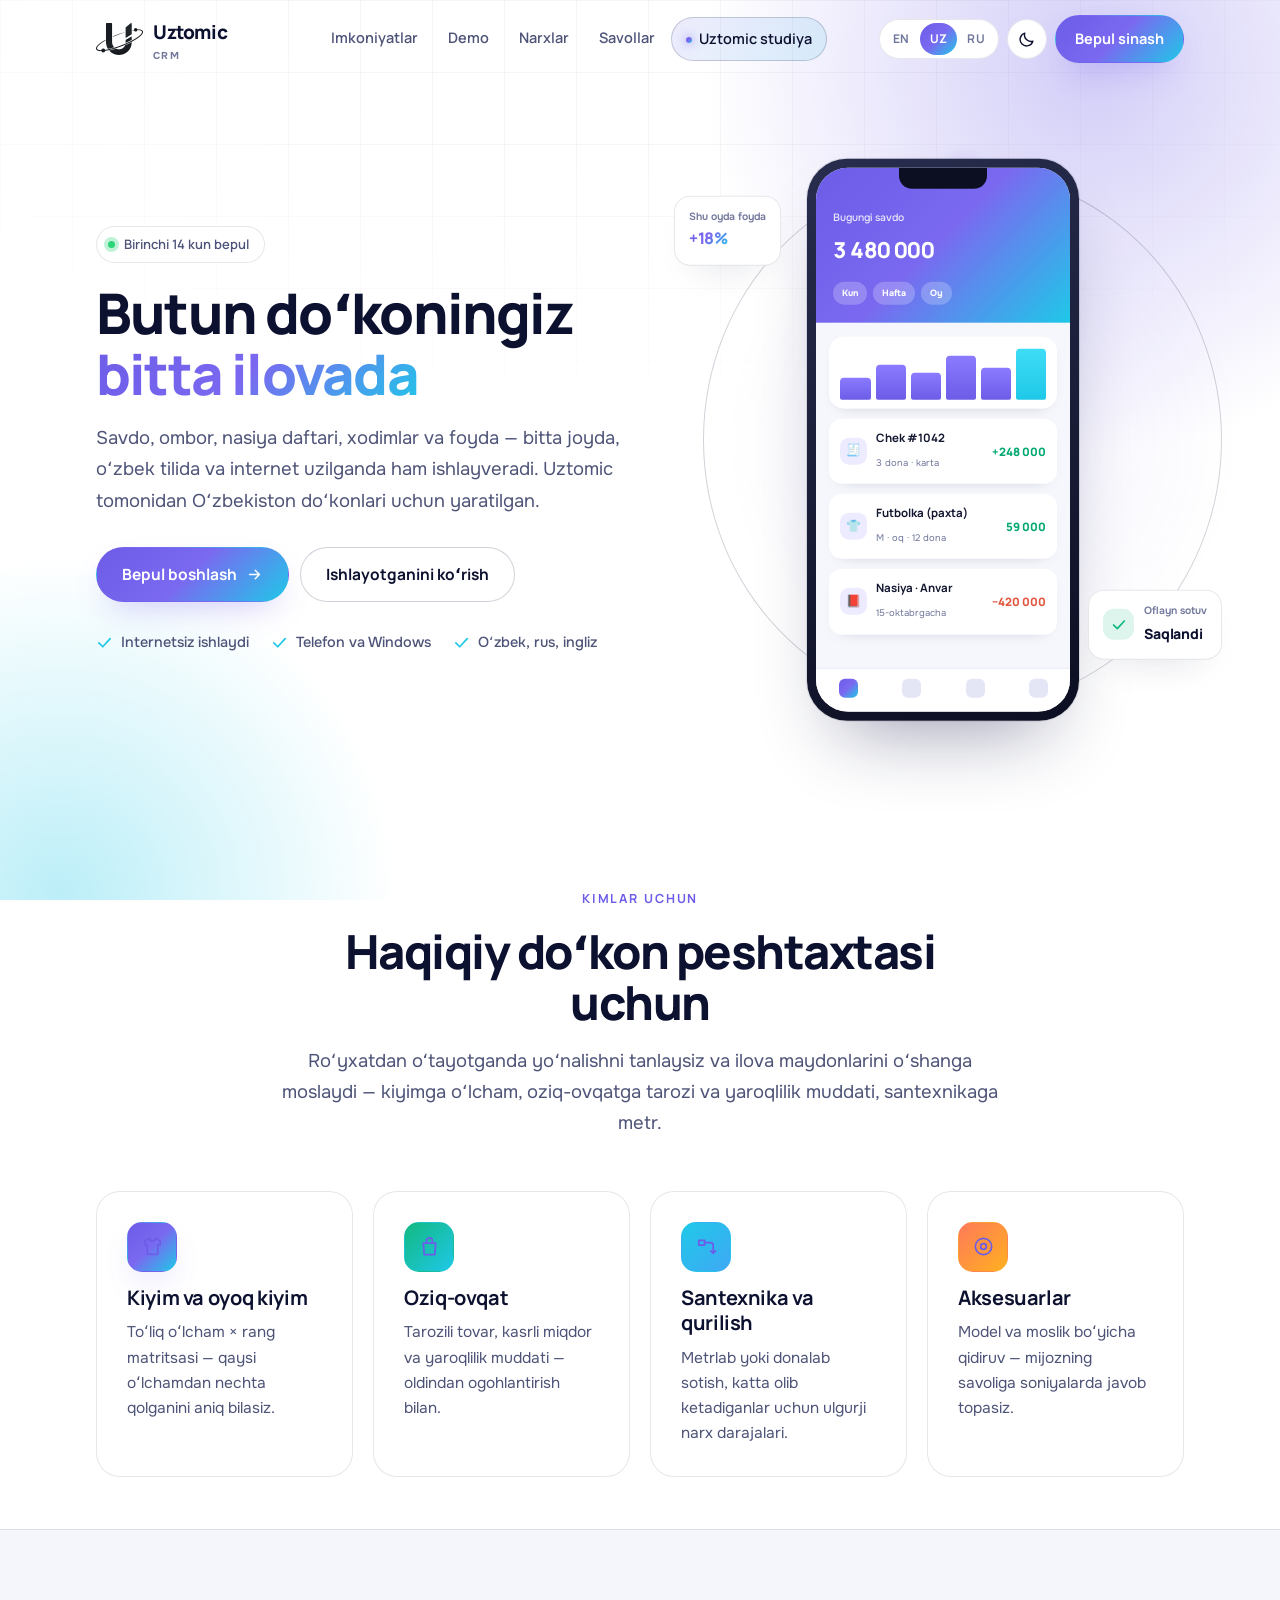
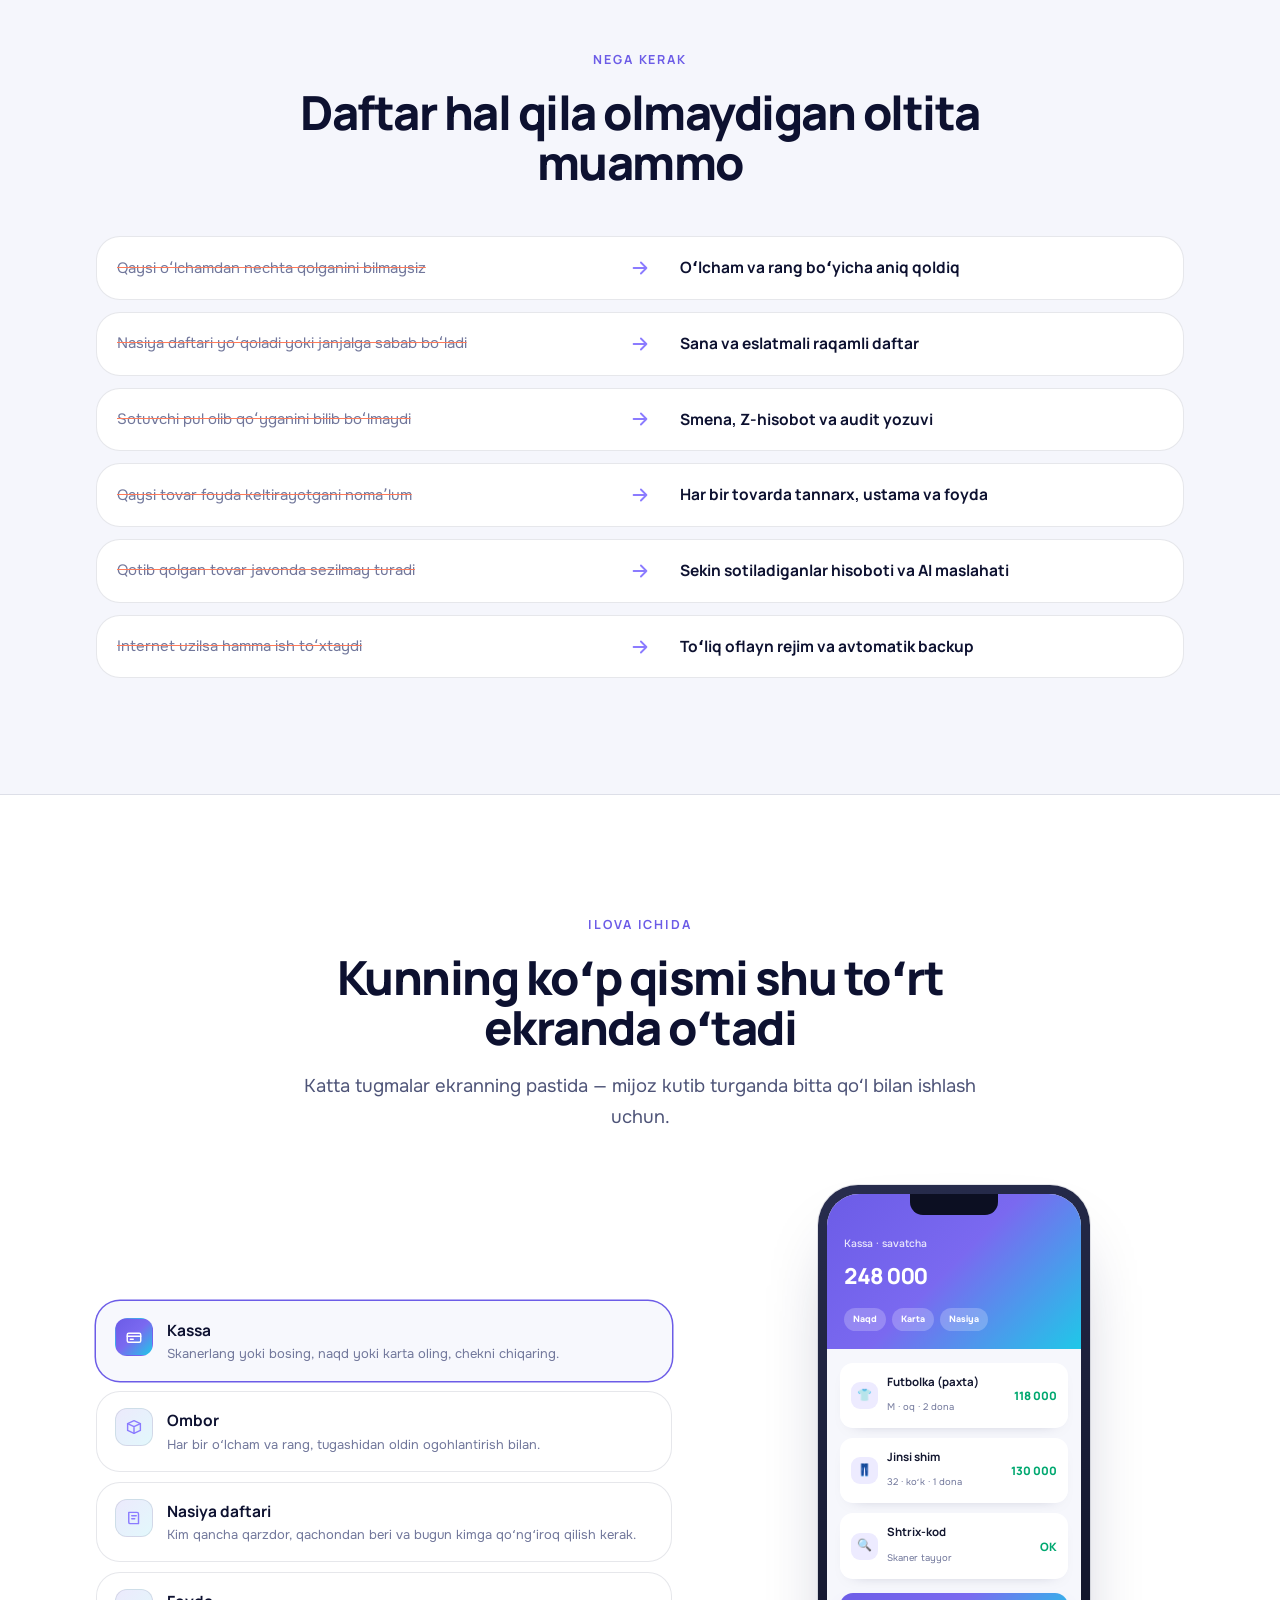
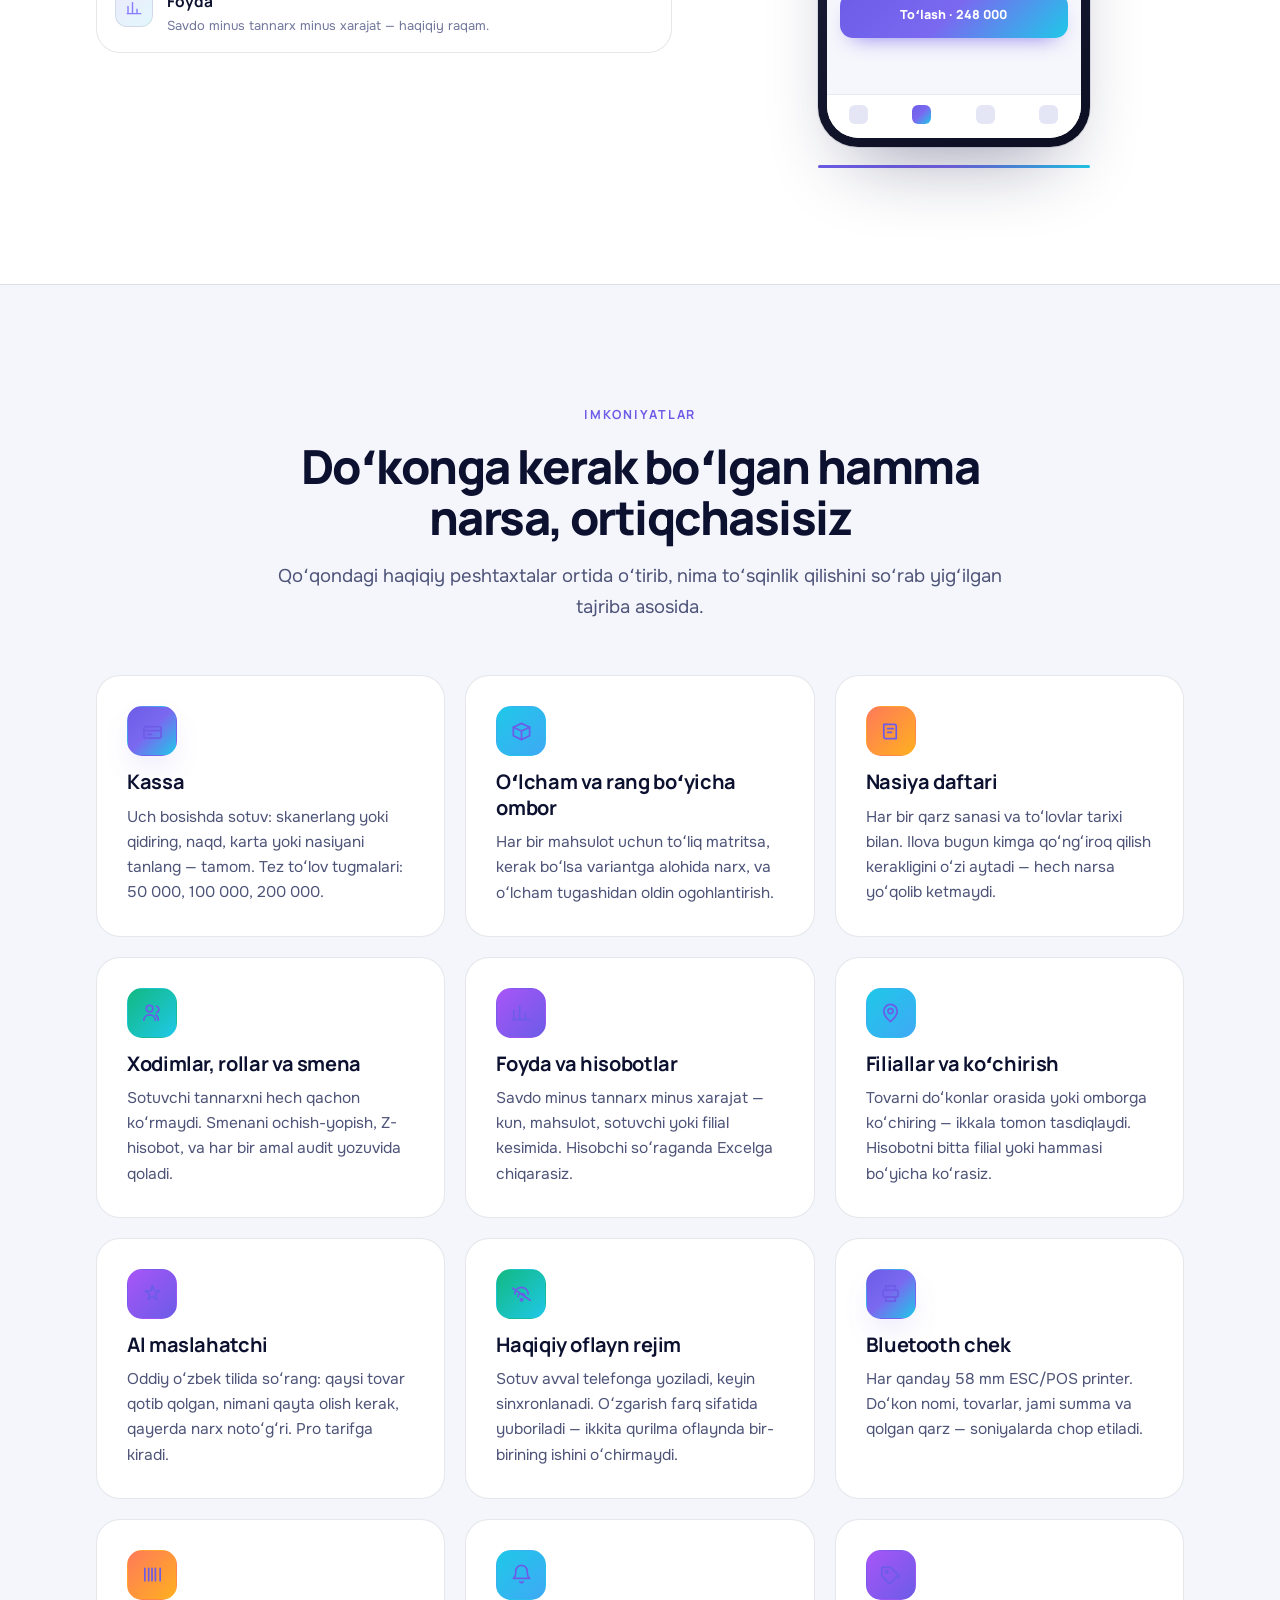
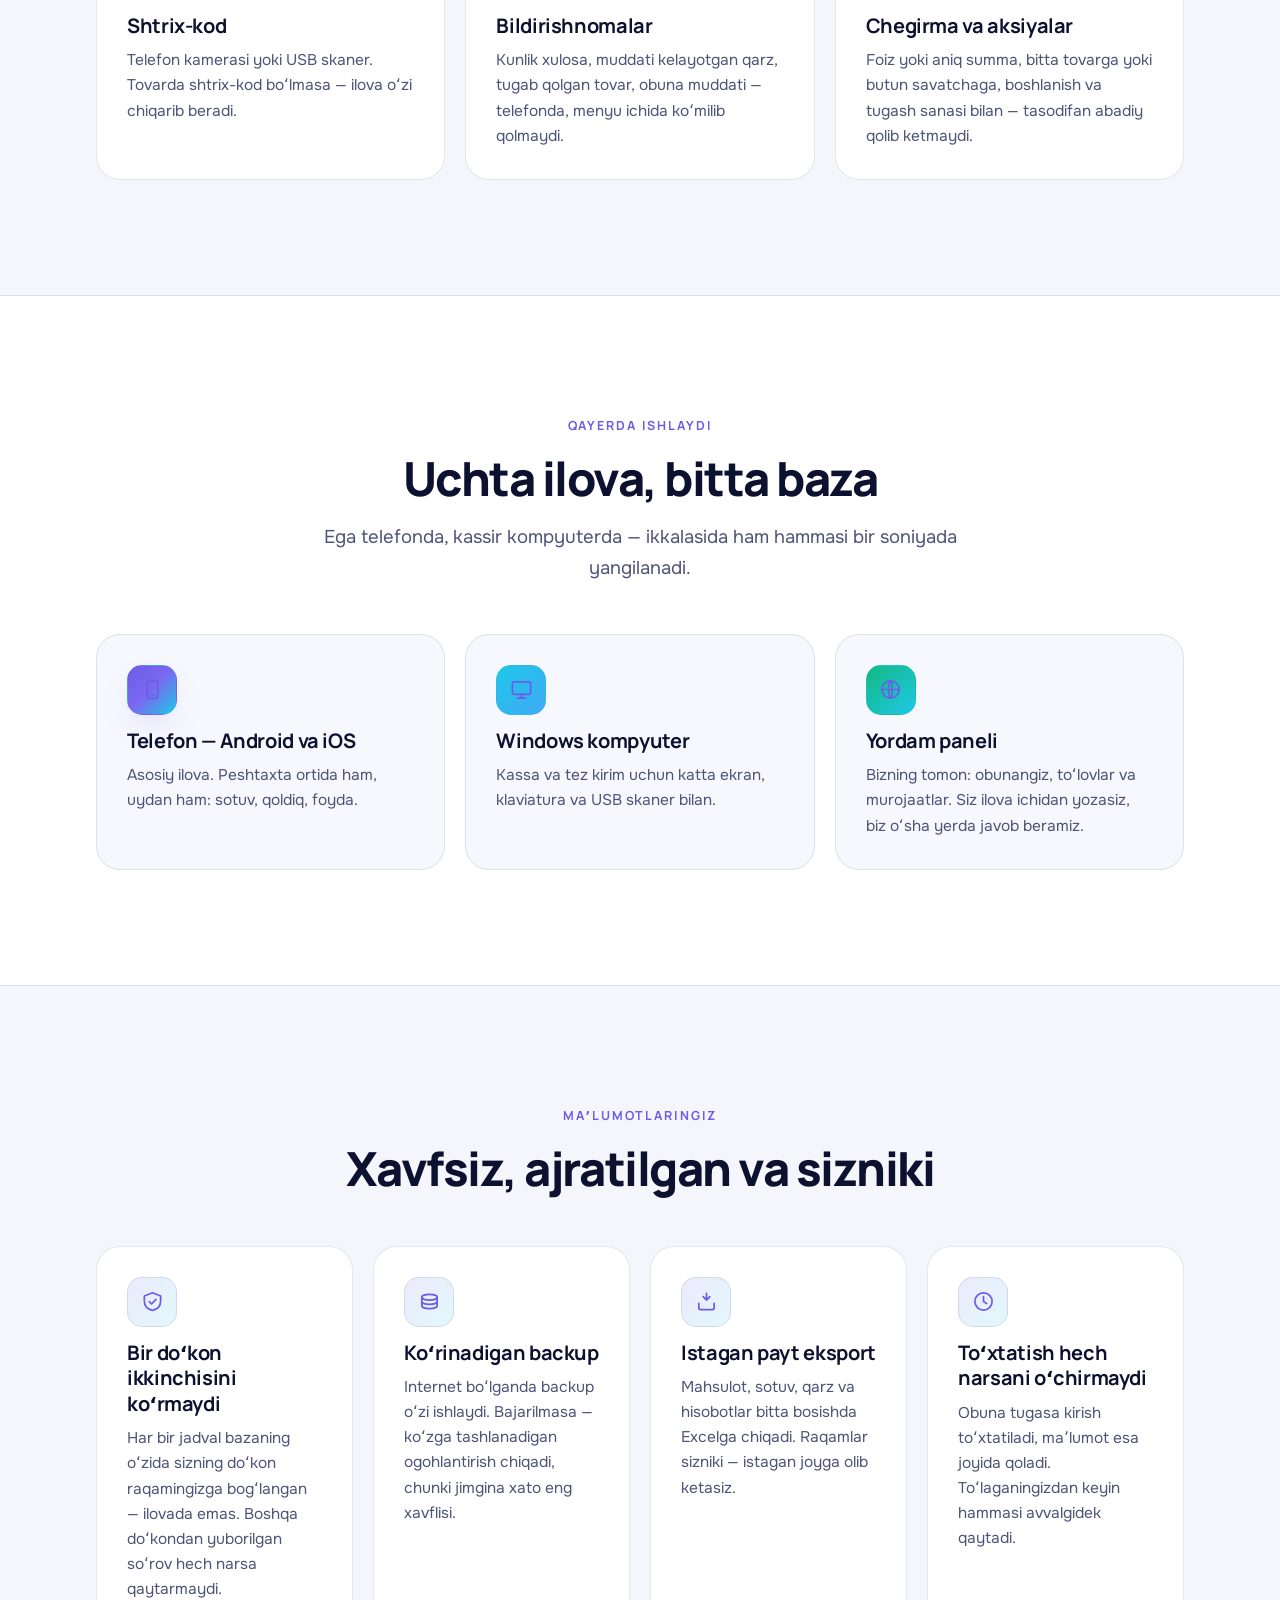
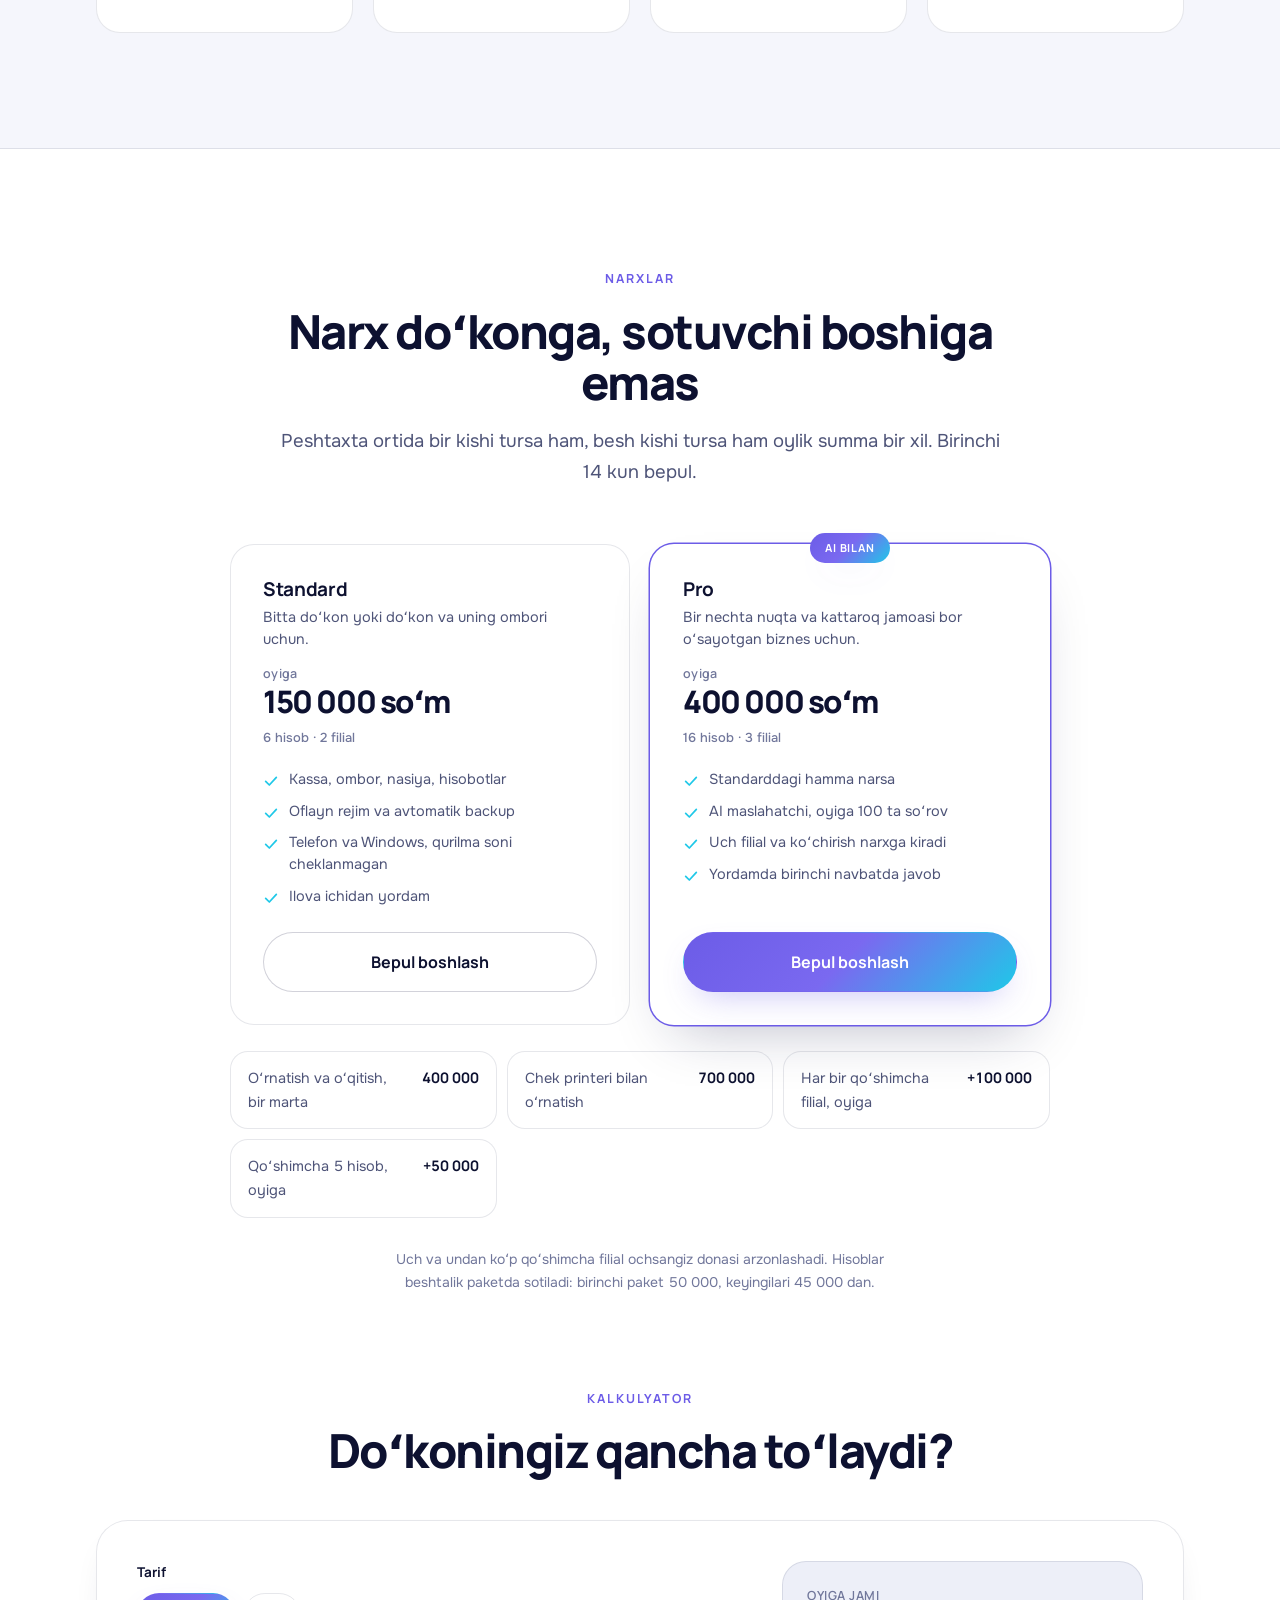
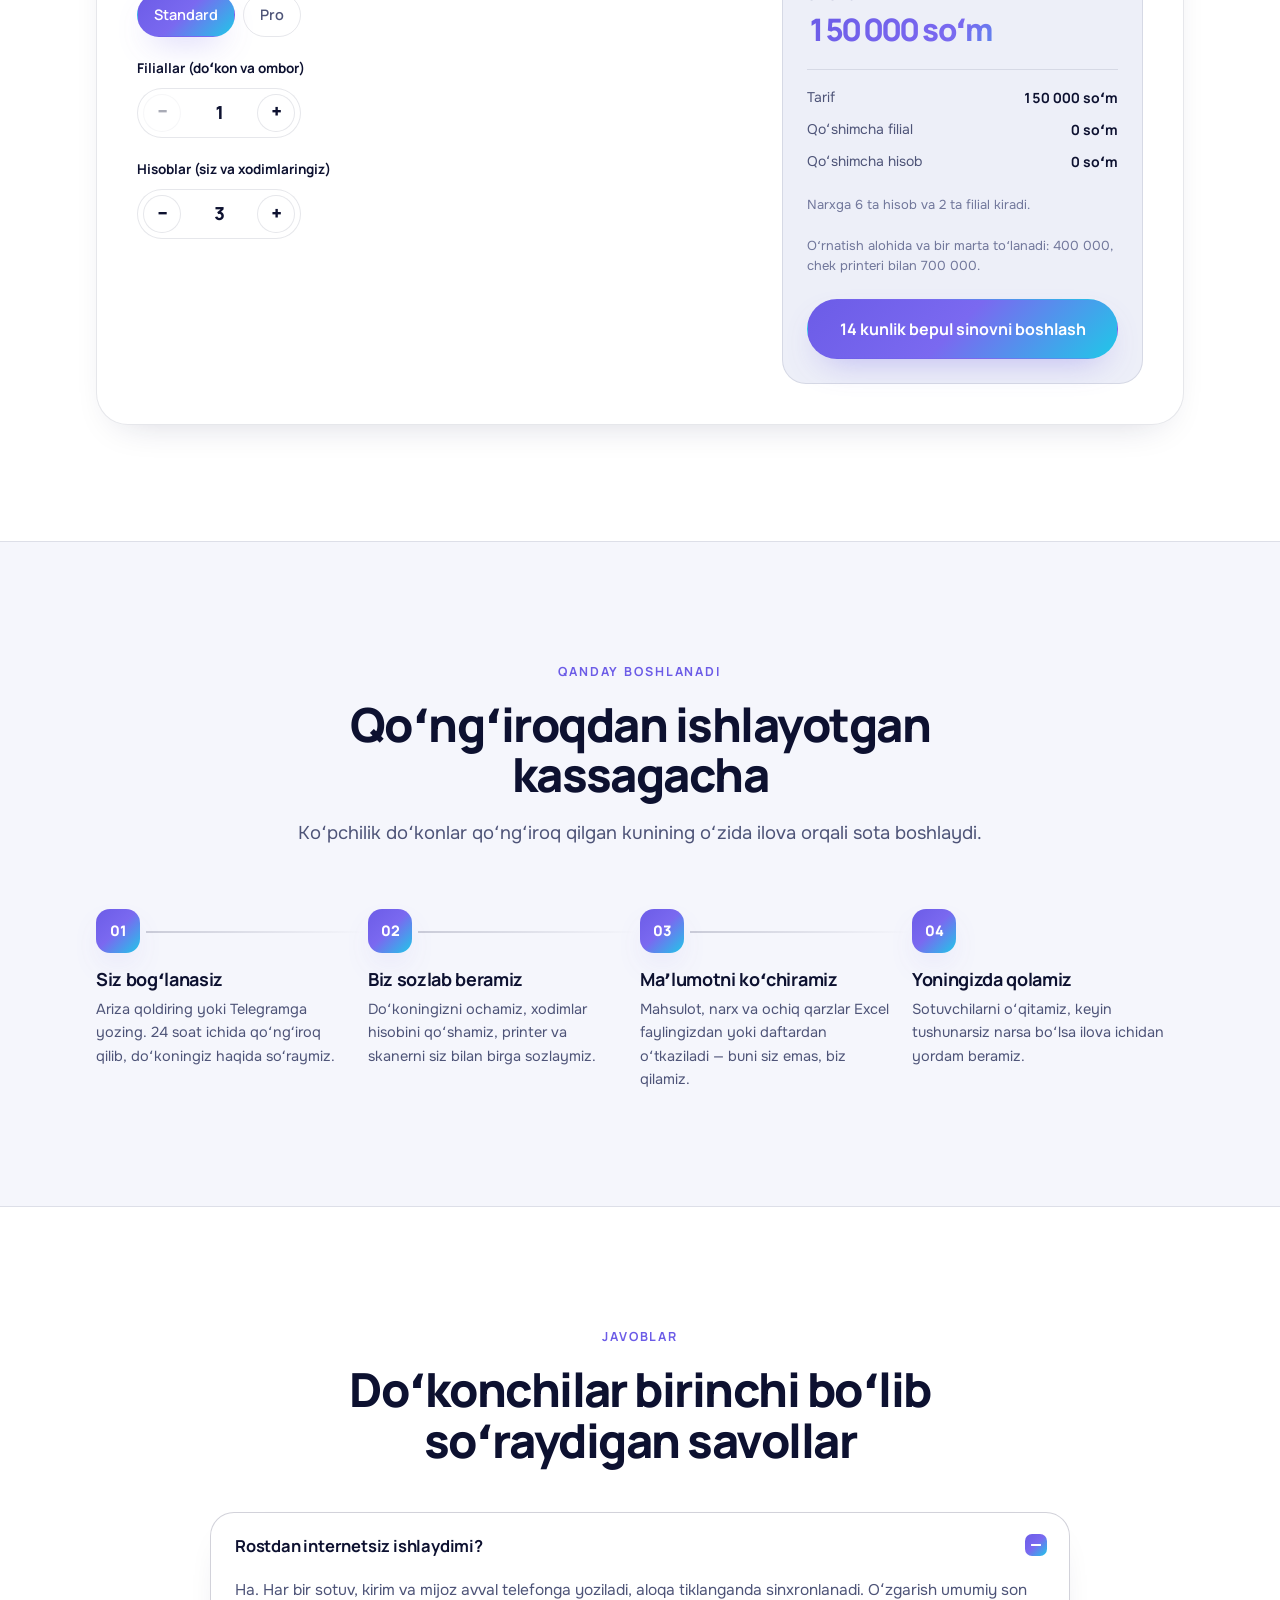
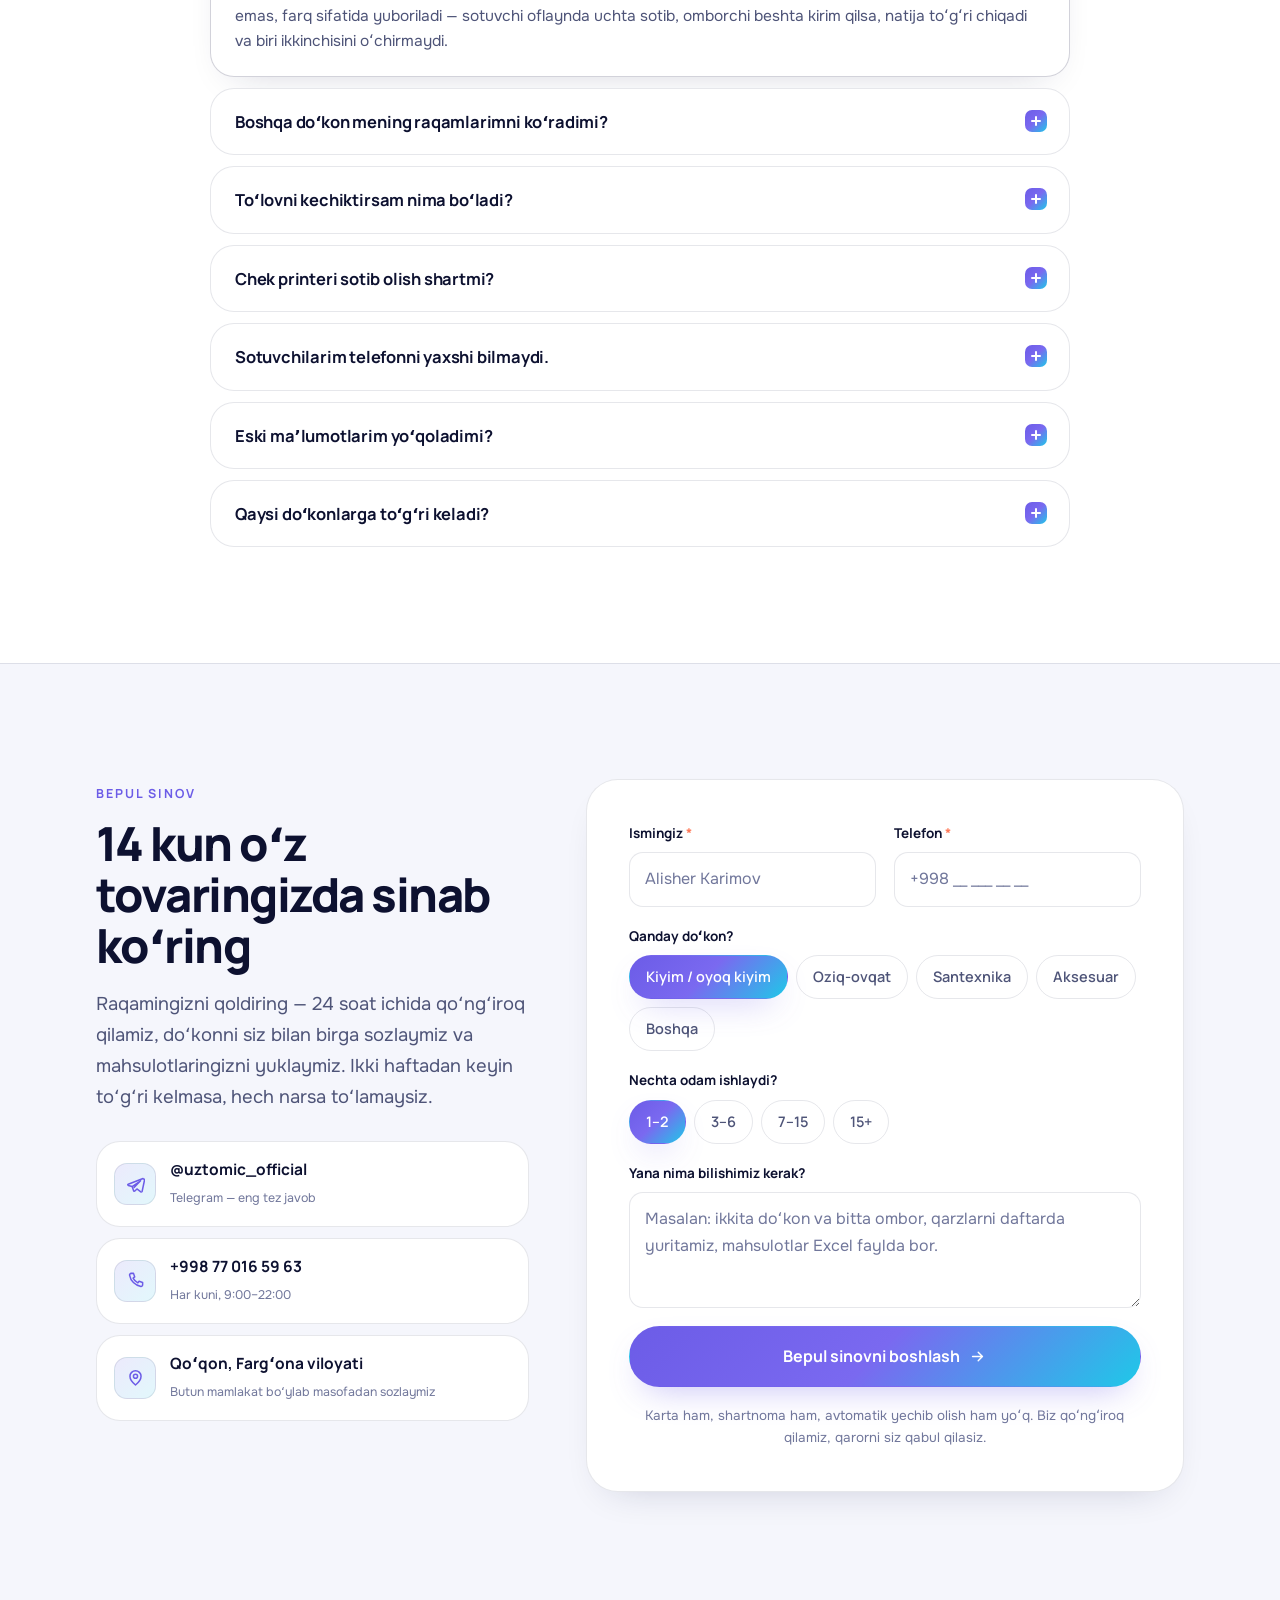
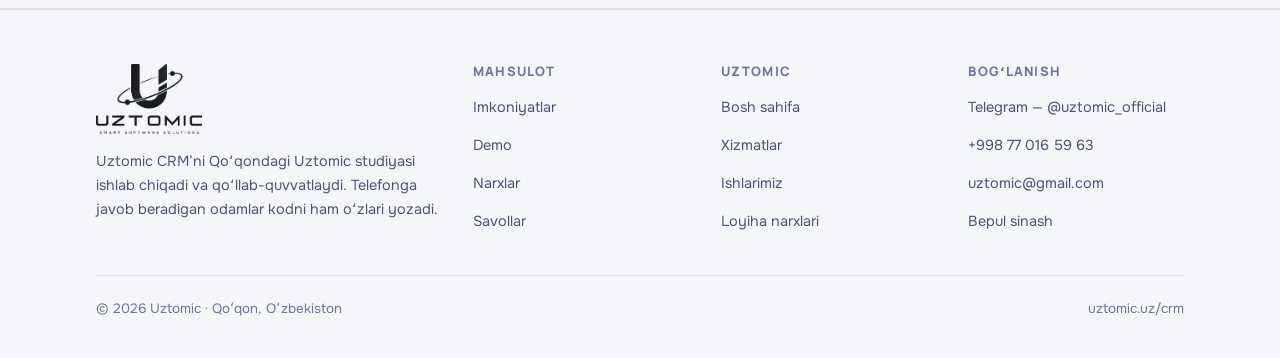
==== commit a0d01255: "Make the CRM impossible to miss, open in Uzbek, and stop the stutter Feedback after the first deploy" ====
--- a/crm/index.html
+++ b/crm/index.html
@@ -16,11 +16,10 @@
 <link rel="alternate" hreflang="ru" href="https://uztomic.uz/crm/?lang=ru">
 <link rel="alternate" hreflang="x-default" href="https://uztomic.uz/crm/">
 
-<link rel="icon" href="/favicon.ico" sizes="32x32">
-<link rel="icon" type="image/png" sizes="16x16" href="/assets/favicon-16.png">
-<link rel="icon" type="image/png" sizes="32x32" href="/assets/favicon-32.png">
-<link rel="icon" type="image/png" sizes="192x192" href="/assets/icon-192.png">
-<link rel="icon" type="image/png" sizes="640x640" href="/assets/logo.png">
+<link rel="icon" href="/favicon.ico" sizes="16x16 32x32 48x48">
+<link rel="icon" type="image/png" sizes="16x16" href="/assets/mark-dark-16.png" data-swap>
+<link rel="icon" type="image/png" sizes="32x32" href="/assets/mark-dark-32.png" data-swap>
+<link rel="icon" type="image/png" sizes="48x48" href="/assets/mark-dark-48.png" data-swap>
 <link rel="apple-touch-icon" href="/assets/apple-touch-icon.png">
 <link rel="manifest" href="/site.webmanifest">
 
--- a/assets/ui.css
+++ b/assets/ui.css
@@ -80,12 +80,11 @@
   background-size:72px 72px;
   -webkit-mask-image:radial-gradient(ellipse 90% 60% at 50% 0%,#000 30%,transparent 78%);
           mask-image:radial-gradient(ellipse 90% 60% at 50% 0%,#000 30%,transparent 78%)}
-.bg__blob{position:absolute;border-radius:50%;filter:blur(110px);opacity:var(--blob)}
-.bg__blob--1{width:660px;height:660px;top:-260px;right:-180px;
-  background:radial-gradient(circle,var(--brand),transparent 66%)}
-.bg__blob--2{width:560px;height:560px;top:52%;left:-240px;
-  background:radial-gradient(circle,var(--cyan),transparent 66%);
-  animation:drift 34s ease-in-out infinite}
+.bg__blob{position:absolute;border-radius:50%;opacity:var(--blob)}
+.bg__blob--1{width:1100px;height:1100px;top:-480px;right:-360px;
+  background:radial-gradient(closest-side,var(--brand),transparent 70%)}
+.bg__blob--2{width:960px;height:960px;top:46%;left:-420px;
+  background:radial-gradient(closest-side,var(--cyan),transparent 70%)}
 @keyframes drift{50%{transform:translate(70px,-60px) scale(1.1)}}
 
 /* ═══════════ TYPE ═══════════ */
@@ -101,9 +100,9 @@
 section{padding-block:var(--sec);position:relative;z-index:1}
 .band{background:var(--bg-2);border-block:1px solid var(--stroke)}
 .center{text-align:center}
-.center .lede{margin-inline:auto}
+.center .lede,.center.head .lede{margin-inline:auto}
 .head{max-width:66ch}
-.center .head{margin-inline:auto}
+.center.head,.center .head{margin-inline:auto}
 .head .lede{margin-top:18px}
 .head h2{margin-top:2px}
 
@@ -112,7 +111,7 @@
 html[data-theme="light"] .tag{color:var(--brand)}
 .pill{display:inline-flex;align-items:center;gap:9px;padding:7px 15px 7px 11px;border-radius:999px;
   background:var(--card);border:1px solid var(--stroke);font-size:13px;font-weight:600;
-  color:var(--text-2);font-family:var(--display);backdrop-filter:blur(8px)}
+  color:var(--text-2);font-family:var(--display)}
 .pill i{width:7px;height:7px;border-radius:50%;background:#2ED47A;position:relative;flex:none}
 .pill i::after{content:"";position:absolute;inset:-4px;border-radius:50%;background:#2ED47A;
   opacity:.3;animation:ping 2.4s ease-out infinite}
@@ -137,8 +136,11 @@
 .btn--p{background:var(--grad);color:#fff;box-shadow:var(--glow)}
 .btn--p:hover{box-shadow:0 24px 50px -18px rgba(108,92,231,.66);
   transform:translate(var(--bx,0px),calc(var(--by,0px) - 2px))}
-.btn--g{background:var(--card);border-color:var(--stroke-2);color:var(--text);backdrop-filter:blur(8px)}
+.btn--g{background:var(--card);border-color:var(--stroke-2);color:var(--text)}
 .btn--g:hover{border-color:var(--brand-2);color:var(--brand-2);
+  transform:translate(var(--bx,0px),calc(var(--by,0px) - 2px))}
+.btn--o{background:var(--grad-soft);border-color:var(--brand);color:var(--text)}
+.btn--o:hover{border-color:var(--brand-2);box-shadow:var(--glow);
   transform:translate(var(--bx,0px),calc(var(--by,0px) - 2px))}
 .btn--w{background:#fff;color:#3B2FA8}
 .btn--w:hover{transform:translate(var(--bx,0px),calc(var(--by,0px) - 2px));box-shadow:0 18px 40px -18px rgba(0,0,0,.5)}
@@ -146,13 +148,22 @@
 .btn--wide{width:100%;padding:16px 26px;font-size:16px}
 .btn[disabled]{opacity:.6;cursor:progress}
 
+/* ═══════════ ANNOUNCEMENT ═══════════ */
+.promo{position:relative;z-index:160;display:flex;align-items:center;justify-content:center;
+  gap:10px;padding:9px 16px;background:var(--grad);color:#fff;font-family:var(--display);
+  font-size:13.5px;font-weight:600;line-height:1.35;text-align:center}
+.promo b{background:rgba(255,255,255,.22);border-radius:999px;padding:3px 10px;font-size:11px;
+  font-weight:800;letter-spacing:.09em;text-transform:uppercase;flex:none}
+.promo i{font-style:normal;transition:transform .25s var(--ease)}
+.promo:hover i{transform:translateX(4px)}
+@media(max-width:600px){.promo{font-size:12.5px;padding:8px 12px;gap:8px}.promo b{display:none}}
+
 /* ═══════════ PROGRESS + HEADER ═══════════ */
 #bar{position:fixed;top:0;left:0;height:2.5px;width:100%;background:var(--grad);z-index:200;transform:scaleX(0);
   transform-origin:0 50%}
 header{position:sticky;top:0;z-index:150;border-bottom:1px solid transparent;
   transition:background .35s,box-shadow .35s,border-color .35s}
-header.stuck,header.menu{background:color-mix(in srgb,var(--bg) 80%,transparent);
-  backdrop-filter:blur(18px) saturate(1.4);border-bottom-color:var(--stroke);
+header.stuck,header.menu{background:var(--bg);border-bottom-color:var(--stroke);
   box-shadow:0 8px 30px -24px rgba(0,0,0,.6)}
 header.menu{background:var(--bg)}
 .nav{max-width:var(--maxw);margin:0 auto;padding:15px var(--pad);display:flex;align-items:center;gap:14px;
@@ -172,7 +183,8 @@
 .links a.here{color:var(--text)}
 .links a.here::after{content:"";position:absolute;left:14px;right:14px;bottom:2px;height:2px;
   border-radius:2px;background:var(--grad)}
-.links a.mark{color:var(--text)}
+.links a.mark{color:var(--text);background:var(--grad-soft);border:1px solid var(--stroke-2)}
+.links a.mark:hover{border-color:var(--brand-2);background:var(--grad-soft)}
 .links a.mark::before{content:"";width:6px;height:6px;border-radius:50%;background:var(--grad);
   display:inline-block;margin-right:7px;vertical-align:1px;box-shadow:0 0 10px rgba(108,92,231,.9)}
 @media(min-width:1100px){.links{display:flex}}
@@ -198,8 +210,7 @@
 header.menu #burger .cl{display:block}
 header.menu #burger .op{display:none}
 
-.drawer{position:fixed;inset:0;z-index:120;background:color-mix(in srgb,var(--bg) 97%,transparent);
-  backdrop-filter:blur(20px);padding:100px var(--pad) 40px;display:flex;flex-direction:column;gap:4px;
+.drawer{position:fixed;inset:0;z-index:120;background:var(--bg);padding:100px var(--pad) 40px;display:flex;flex-direction:column;gap:4px;
   opacity:0;pointer-events:none;transform:translateY(-10px);transition:.32s var(--ease);
   overflow-y:auto}
 .drawer.open{opacity:1;pointer-events:auto;transform:none}
@@ -218,7 +229,7 @@
 /* ═══════════ REVEAL ═══════════ */
 /* uses the independent `translate`/`scale` properties so hover `transform`
    (lift, tilt) never fights the entrance animation */
-[data-rv]{opacity:0;will-change:opacity,translate;
+[data-rv]{opacity:0;
   transition:opacity .8s var(--ease-out) var(--d,0s),
              translate .8s var(--ease-out) var(--d,0s),
              scale .8s var(--ease-out) var(--d,0s),
@@ -228,7 +239,7 @@
 [data-rv="right"]{translate:30px 0}
 [data-rv="scale"]{scale:.94}
 [data-rv="blur"]{filter:blur(12px)}
-[data-rv].in{opacity:1;translate:none;scale:none;filter:none;will-change:auto}
+[data-rv].in{opacity:1;translate:none;scale:none;filter:none}
 
 /* ═══════════ CARDS ═══════════ */
 .grid{display:grid;gap:var(--gap);margin-top:52px}
@@ -239,7 +250,6 @@
 
 .crd{position:relative;overflow:hidden;background:var(--card);border:1px solid var(--stroke);
   border-radius:var(--r-lg);padding:clamp(22px,2.6vw,30px);display:flex;flex-direction:column;gap:13px;
-  transform:perspective(1000px) rotateX(var(--rx,0deg)) rotateY(var(--ry,0deg));
   transition:transform .4s var(--ease),box-shadow .4s var(--ease),border-color .4s}
 html[data-theme="dark"] .crd{background:var(--card)}
 /* cursor spotlight (desktop only, see media query below) */
@@ -349,7 +359,6 @@
 /* ═══════════ PRICING ═══════════ */
 .price{position:relative;background:var(--card);border:1px solid var(--stroke);
   border-radius:var(--r-lg);padding:clamp(24px,2.8vw,32px);display:flex;flex-direction:column;
-  transform:perspective(1000px) rotateX(var(--rx,0deg)) rotateY(var(--ry,0deg));
   transition:transform .38s var(--ease),box-shadow .38s var(--ease),border-color .38s}
 .price::before{content:"";position:absolute;inset:0;border-radius:inherit;opacity:0;pointer-events:none;
   transition:opacity .4s;
@@ -385,7 +394,7 @@
 /* ═══════════ CALCULATOR ═══════════ */
 .calc{margin-top:44px;background:var(--card-solid);border:1px solid var(--stroke);
   border-radius:var(--r-xl);padding:clamp(24px,3.2vw,40px);box-shadow:var(--shadow)}
-html[data-theme="dark"] .calc{background:rgba(18,22,47,.72);backdrop-filter:blur(16px)}
+html[data-theme="dark"] .calc{background:#12162F}
 .calc__g{display:grid;gap:clamp(26px,3.4vw,44px)}
 @media(min-width:900px){.calc__g{grid-template-columns:1.25fr .75fr;align-items:start}}
 .calc__f{display:grid;gap:20px}
@@ -441,7 +450,7 @@
 @media(min-width:980px){.og{grid-template-columns:.84fr 1.16fr}}
 .formwrap{background:var(--card-solid);border:1px solid var(--stroke);border-radius:var(--r-xl);
   padding:clamp(24px,3.4vw,42px);box-shadow:var(--shadow)}
-html[data-theme="dark"] .formwrap{background:rgba(18,22,47,.74);backdrop-filter:blur(18px)}
+html[data-theme="dark"] .formwrap{background:#12162F}
 .form{display:grid;gap:18px}
 .f{display:grid;gap:8px}
 .f>label{font-family:var(--display);font-size:13.5px;font-weight:700;color:var(--text)}
@@ -542,9 +551,9 @@
 .scr__nav s.on{background:var(--grad)}
 
 .chip-card{position:absolute;background:var(--card-solid);border:1px solid var(--stroke);
-  border-radius:16px;padding:11px 14px;box-shadow:var(--shadow);z-index:3;backdrop-filter:blur(12px);
+  border-radius:16px;padding:11px 14px;box-shadow:var(--shadow);z-index:3;
   animation:float 7s ease-in-out infinite}
-html[data-theme="dark"] .chip-card{background:rgba(19,23,48,.9)}
+html[data-theme="dark"] .chip-card{background:#13172F}
 .chip-card small{display:block;font-size:10.5px;color:var(--text-3);font-weight:600}
 .chip-card b{font-family:var(--display);font-size:16px;font-weight:800;letter-spacing:-.02em}
 .chip-card--a{top:10%;left:-6%;animation-delay:.7s}
@@ -584,8 +593,7 @@
 /* ═══════════ FLOATING ═══════════ */
 .mbar{position:fixed;left:0;right:0;bottom:0;z-index:140;display:flex;gap:9px;
   padding:11px 14px calc(11px + env(safe-area-inset-bottom,0px));
-  background:color-mix(in srgb,var(--bg) 90%,transparent);backdrop-filter:blur(18px);
-  border-top:1px solid var(--stroke);transition:transform .35s var(--ease)}
+  background:var(--bg);border-top:1px solid var(--stroke);transition:transform .35s var(--ease)}
 .mbar.off{transform:translateY(120%)}
 .mbar .btn{flex:1;padding-inline:14px;min-width:0;overflow:hidden;text-overflow:ellipsis}
 @media(max-width:380px){.mbar .btn{font-size:14px;padding-inline:10px}.mbar{gap:7px;padding-inline:11px}}
@@ -598,7 +606,7 @@
 
 #top{position:fixed;right:22px;bottom:22px;z-index:130;width:46px;height:46px;opacity:0;
   pointer-events:none;transform:translateY(10px);transition:.3s var(--ease);padding:0;
-  background:color-mix(in srgb,var(--bg) 86%,transparent);backdrop-filter:blur(10px)}
+  background:var(--bg-2)}
 #top.show{opacity:1;pointer-events:auto;transform:none}
 #top svg.ring{position:absolute;inset:0;width:46px;height:46px;transform:rotate(-90deg);
   stroke:none;fill:none}
@@ -656,13 +664,9 @@
 @keyframes i-spark-o{0%{opacity:0}22%{opacity:1}60%{opacity:1}100%{opacity:0}}
 
 .i-u{stroke-dasharray:1;stroke-dashoffset:1;
-  animation:i-draw .95s cubic-bezier(.65,0,.35,1) .3s forwards,
-            i-glow 1.2s ease-out 1.1s forwards}
+  filter:drop-shadow(0 0 18px rgba(150,190,255,.35));
+  animation:i-draw .95s cubic-bezier(.65,0,.35,1) .3s forwards}
 @keyframes i-draw{to{stroke-dashoffset:0}}
-@keyframes i-glow{
-  0%{filter:drop-shadow(0 0 14px rgba(150,190,255,.25))}
-  40%{filter:drop-shadow(0 0 40px rgba(150,190,255,.75))}
-  100%{filter:drop-shadow(0 0 20px rgba(150,190,255,.32))}}
 
 .i-plate{opacity:0;transform:translateY(-340px);
   animation:i-plate .44s cubic-bezier(.2,1.4,.4,1) 1s forwards}
@@ -674,11 +678,10 @@
 
 .i-ring{stroke-dasharray:1;stroke-dashoffset:1;
   animation:i-draw .78s cubic-bezier(.65,0,.35,1) 1.15s forwards}
-.i-orbit{transform-box:view-box;transform-origin:960px 400px;
-  animation:i-spin 34s linear infinite}
-@keyframes i-spin{to{transform:rotate(360deg)}}
-.i-dot{opacity:0;animation:i-pop .5s cubic-bezier(.2,1.5,.4,1) 1.6s forwards}
-@keyframes i-pop{from{opacity:0;r:2}to{opacity:1;r:17}}
+
+.i-dot{opacity:0;transform-box:fill-box;transform-origin:50% 50%;
+  animation:i-pop .5s cubic-bezier(.2,1.5,.4,1) 1.6s forwards}
+@keyframes i-pop{from{opacity:0;transform:scale(.1)}to{opacity:1;transform:none}}
 
 .intro__word{display:flex;justify-content:center;align-items:flex-end;gap:.08em;
   font-family:'Michroma','Manrope',system-ui,sans-serif;
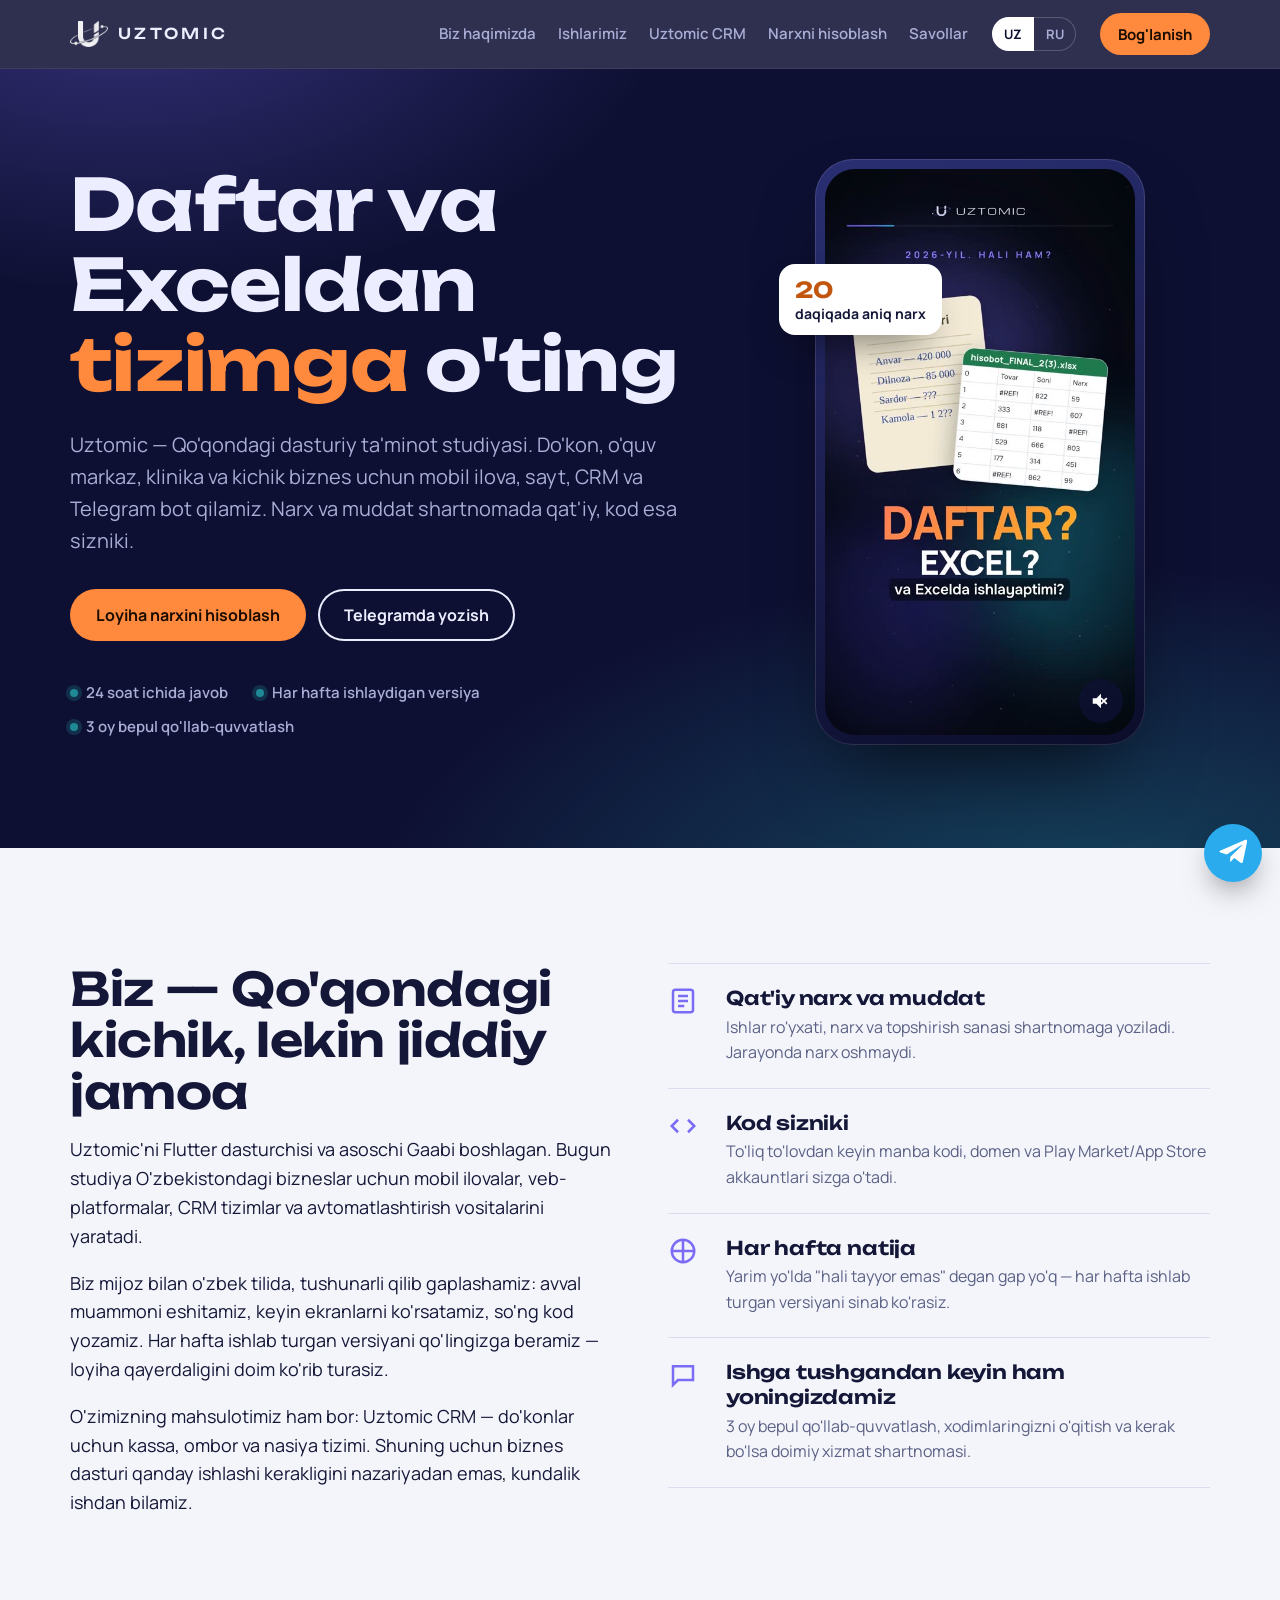
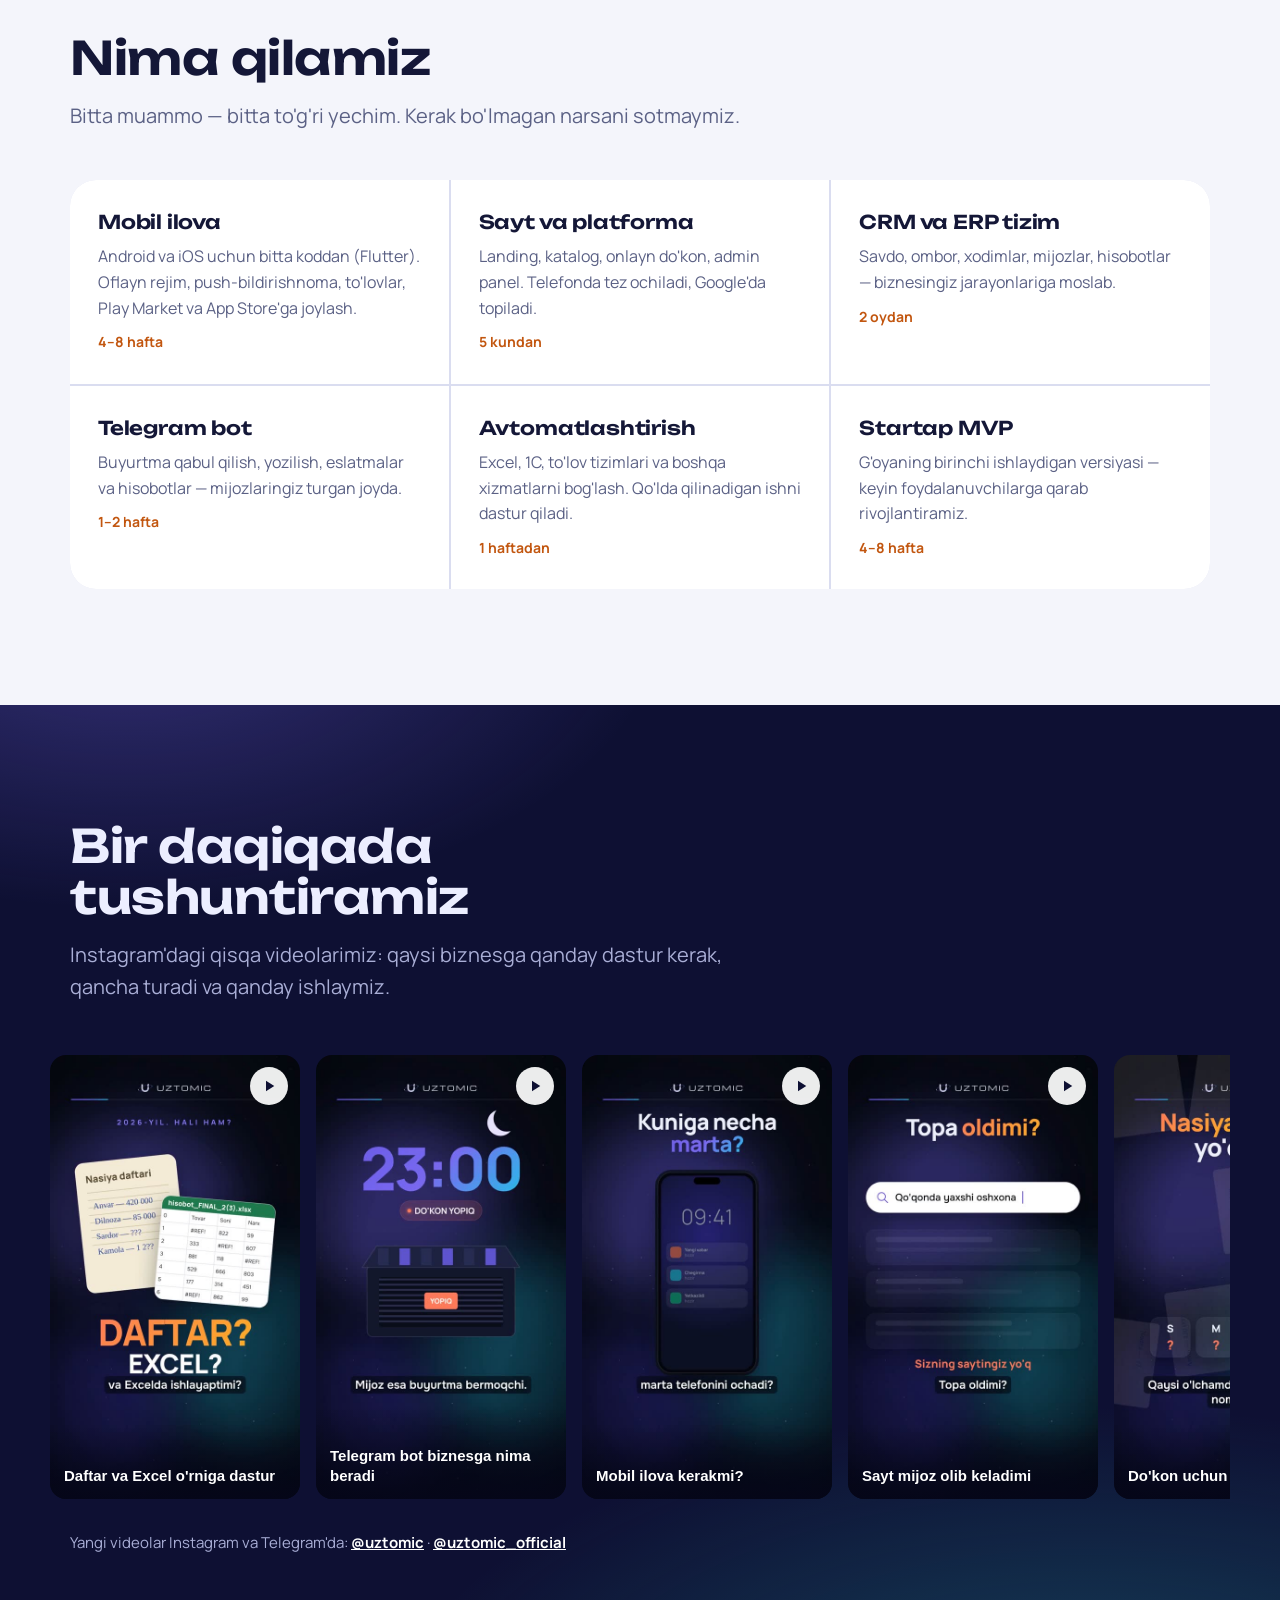
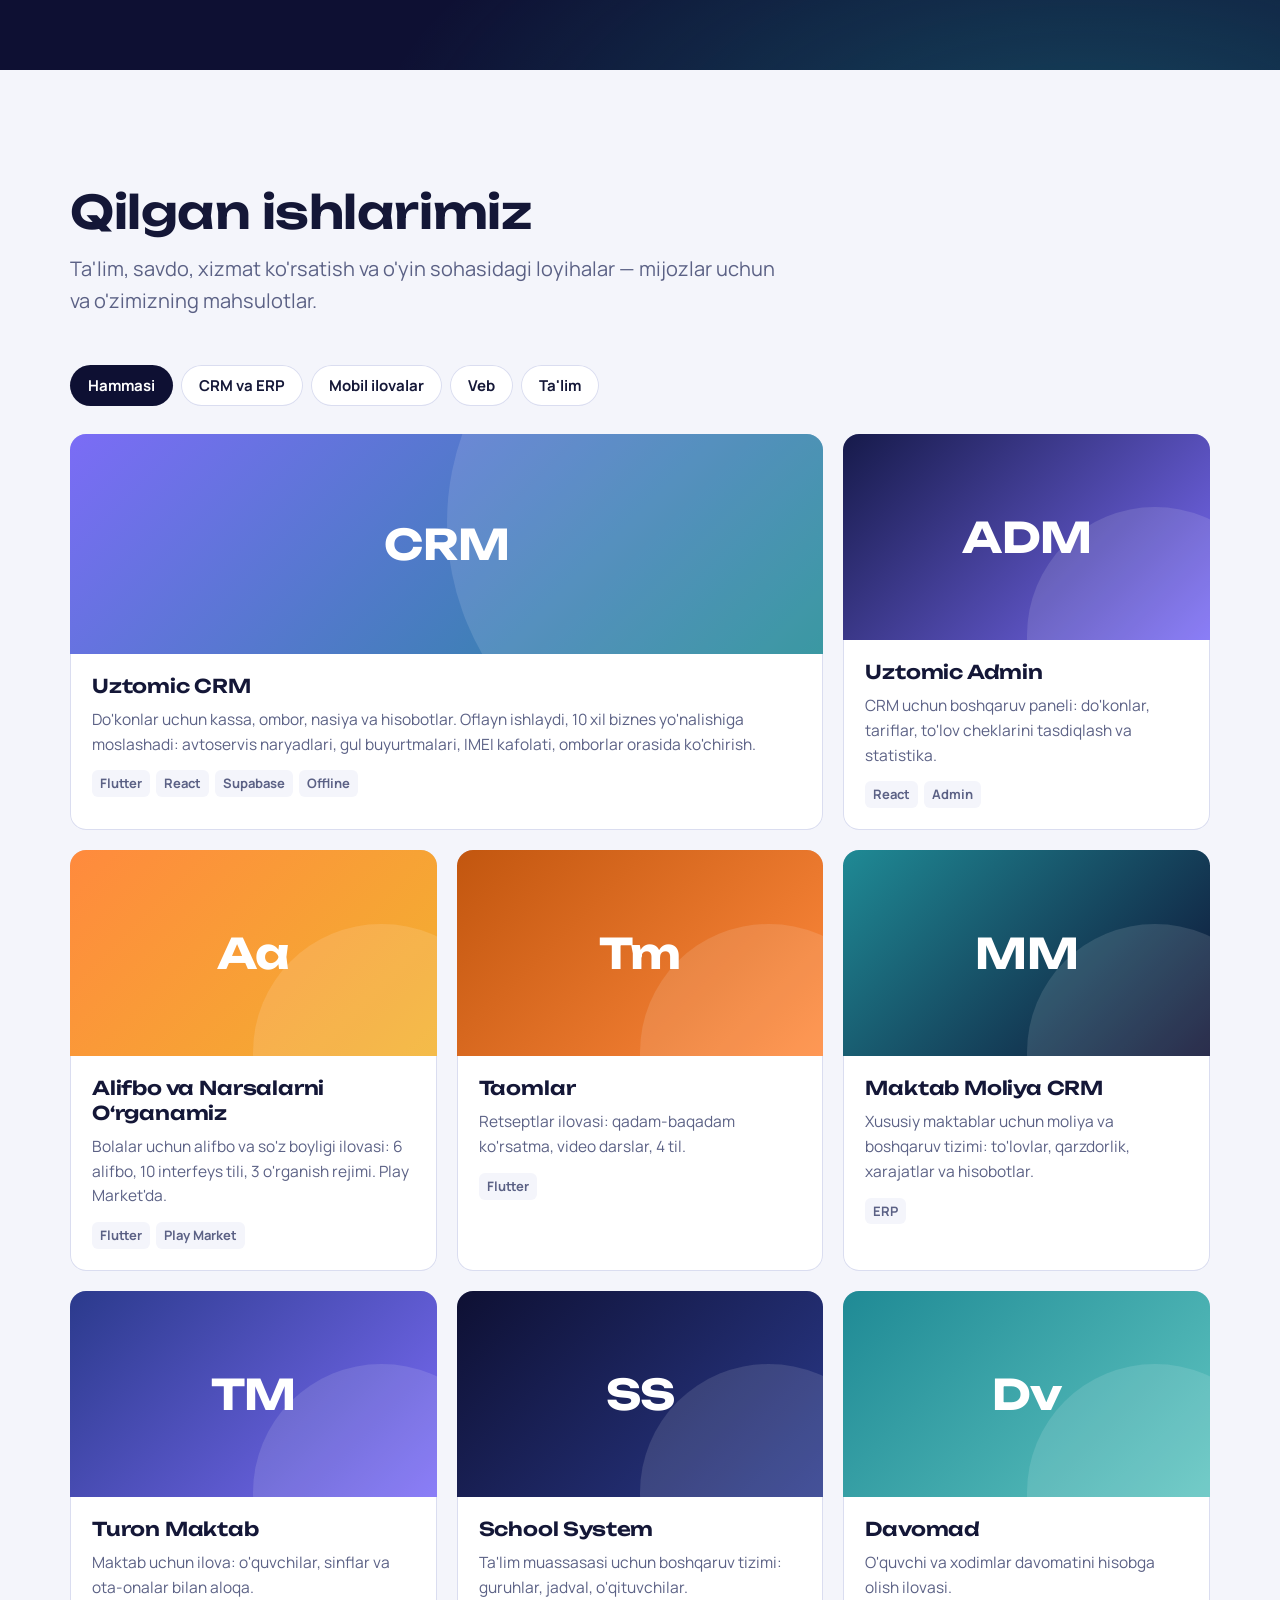
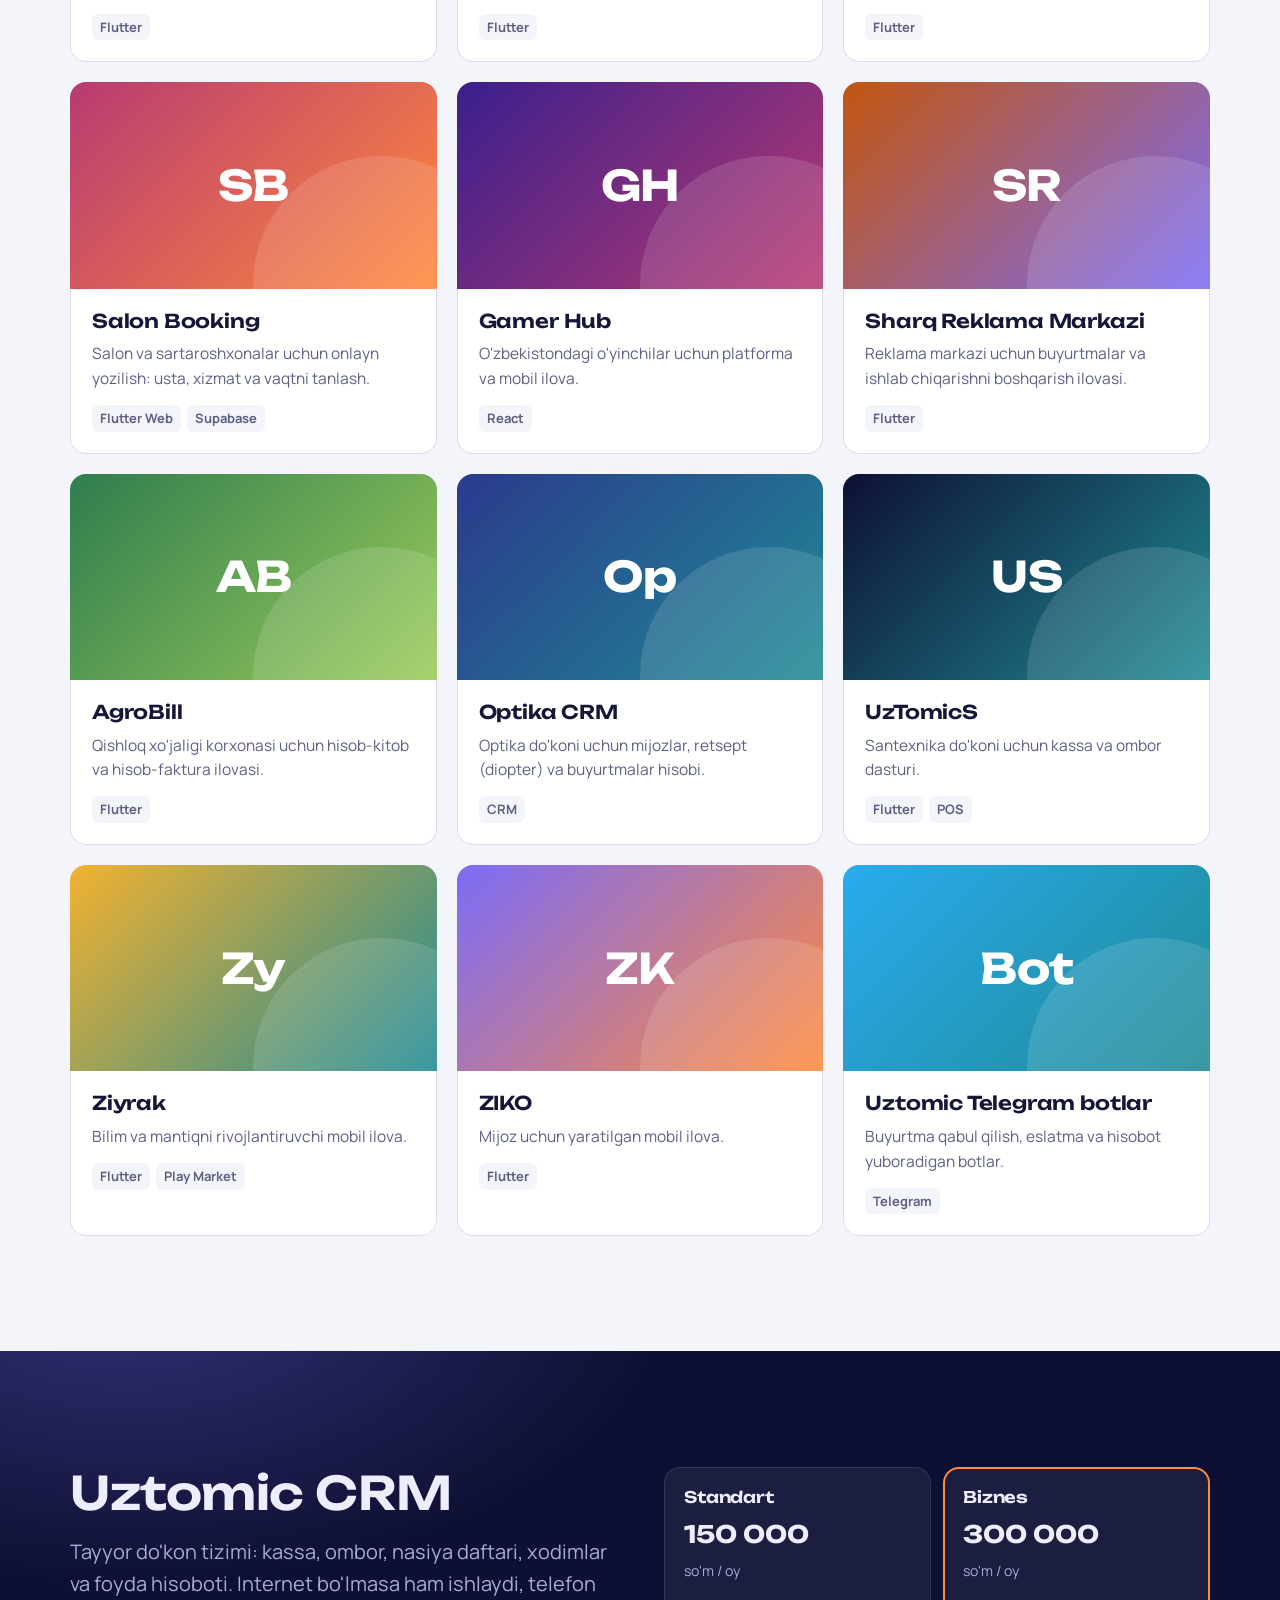
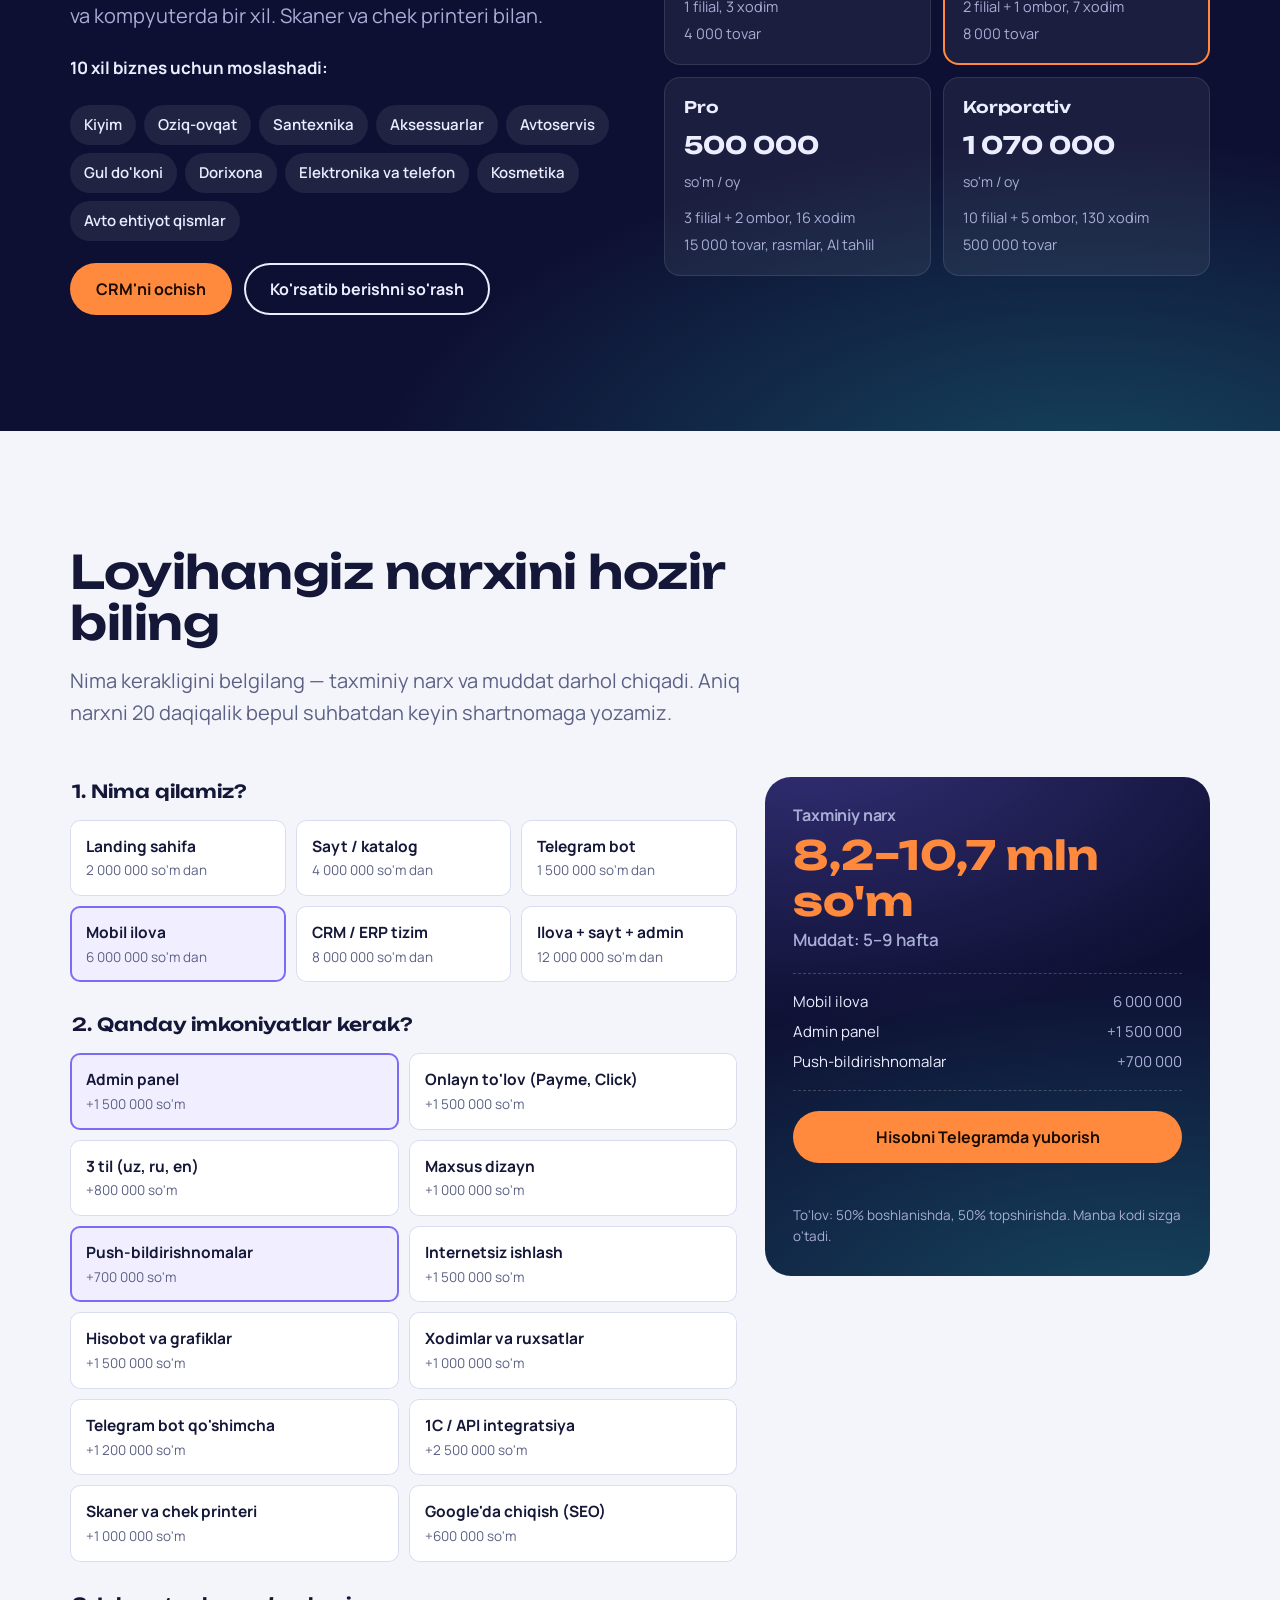
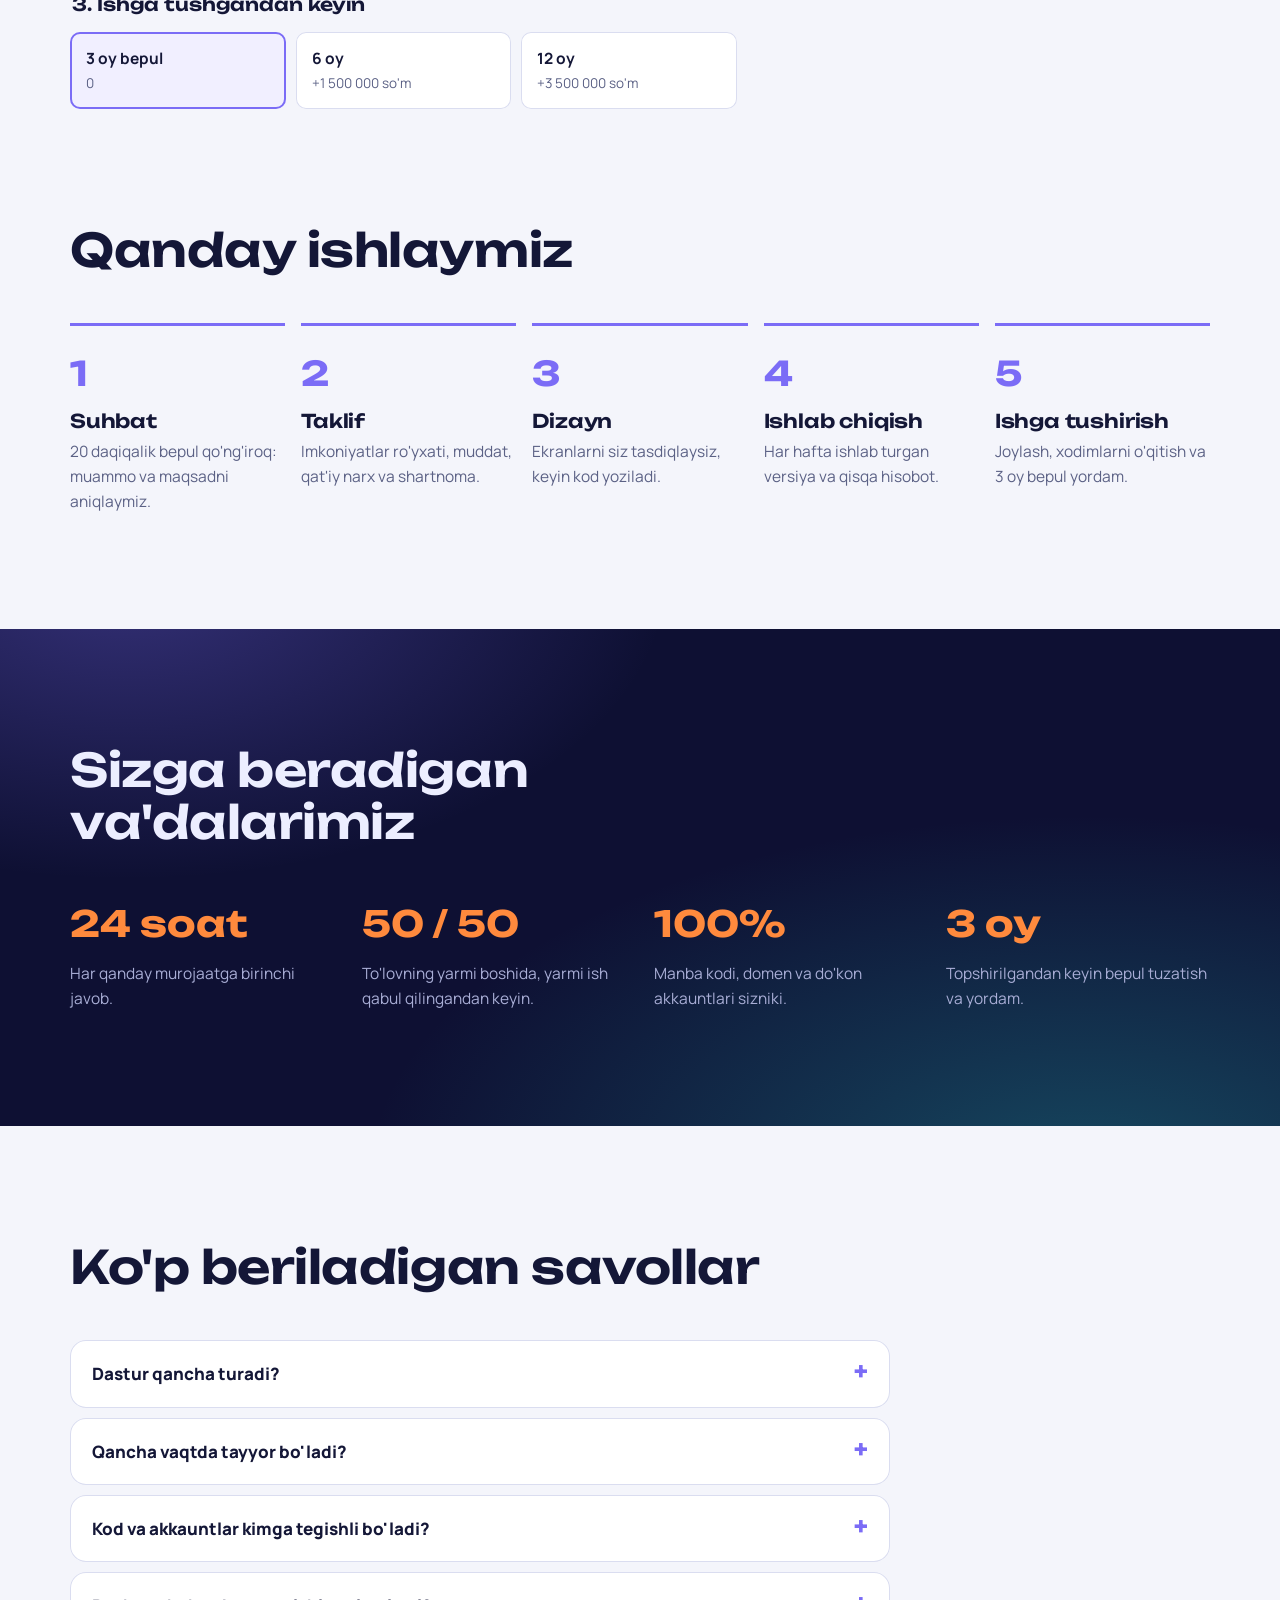
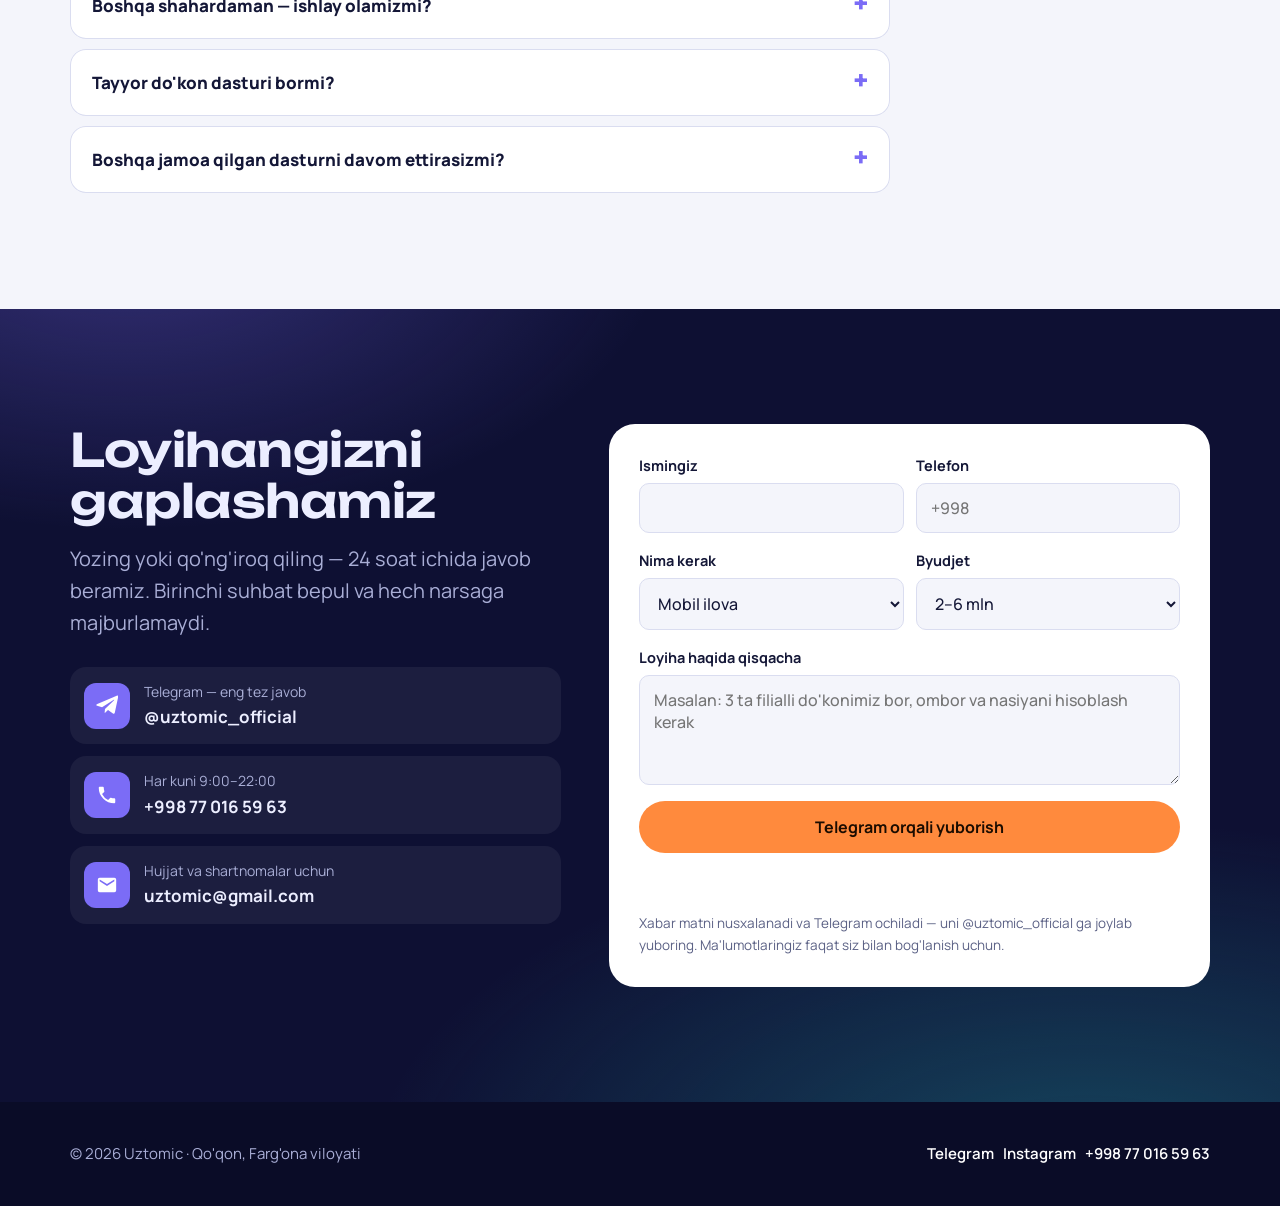
==== commit 4ddc75df: "Sayt yangilandi: kompaniya, videolar, 17 ish, CRM 4 tarif, narx kalkulyatori" ====
--- a/crm/index.html
+++ b/crm/index.html
@@ -1,1064 +1,14 @@
-<!DOCTYPE html>
-<html lang="en" data-theme="dark">
+<!doctype html>
+<html lang="uz">
 <head>
 <meta charset="utf-8">
+<title>Uztomic CRM — do'konlar uchun tizim</title>
 <meta name="viewport" content="width=device-width, initial-scale=1">
-<script>
-if(location.protocol==='http:'&&/(^|\.)uztomic\.uz$/.test(location.hostname))
-  location.replace('https://'+location.host+location.pathname+location.search+location.hash);
-</script>
-<title>Uztomic CRM — sales, stock and credit ledger for your shop</title>
-<meta name="description" content="Uztomic CRM: a till, stock by size and colour, a digital credit ledger, staff roles, profit reports and branches. Works offline, on Android, iOS and Windows. From 150 000 UZS a month, 14 days free.">
-<meta name="theme-color" content="#0A0C18">
-<link rel="canonical" href="https://uztomic.uz/crm/">
-<link rel="alternate" hreflang="en" href="https://uztomic.uz/crm/?lang=en">
-<link rel="alternate" hreflang="uz" href="https://uztomic.uz/crm/">
-<link rel="alternate" hreflang="ru" href="https://uztomic.uz/crm/?lang=ru">
-<link rel="alternate" hreflang="x-default" href="https://uztomic.uz/crm/">
-
-<link rel="icon" href="/favicon.ico" sizes="16x16 32x32 48x48">
-<link rel="icon" type="image/png" sizes="16x16" href="/assets/mark-dark-16.png" data-swap>
-<link rel="icon" type="image/png" sizes="32x32" href="/assets/mark-dark-32.png" data-swap>
-<link rel="icon" type="image/png" sizes="48x48" href="/assets/mark-dark-48.png" data-swap>
-<link rel="apple-touch-icon" href="/assets/apple-touch-icon.png">
-<link rel="manifest" href="/site.webmanifest">
-
-<meta property="og:type" content="website">
-<meta property="og:site_name" content="Uztomic">
-<meta property="og:url" content="https://uztomic.uz/crm/">
-<meta property="og:title" content="Uztomic CRM — one app for your whole shop">
-<meta property="og:description" content="Till, stock by size and colour, credit ledger, staff roles and profit reports. Works offline. From 150 000 UZS a month, 14 days free.">
-<meta property="og:image" content="https://uztomic.uz/assets/og.jpg">
-<meta property="og:image:width" content="1200">
-<meta property="og:image:height" content="630">
-<meta name="twitter:card" content="summary_large_image">
-<meta name="twitter:title" content="Uztomic CRM — one app for your whole shop">
-<meta name="twitter:description" content="Till, stock, credit ledger and profit reports. Works offline. 14 days free.">
-<meta name="twitter:image" content="https://uztomic.uz/assets/og.jpg">
-
-<script>
-(function(){try{
-  var t=localStorage.getItem('uztomic-theme');
-  if(t!=='dark'&&t!=='light')t=matchMedia('(prefers-color-scheme: light)').matches?'light':'dark';
-  document.documentElement.dataset.theme=t;
-  document.querySelector('meta[name=theme-color]').content=t==='dark'?'#0A0C18':'#FFFFFF';
-}catch(e){}})();
-</script>
-
-<!-- brand intro: decides before first paint, and unlocks itself on a timer
-     so the page can never stay locked if ui.js fails to load -->
-<script>
-(function(){try{
-  if(matchMedia('(prefers-reduced-motion: reduce)').matches) return;
-  if(location.hash) return;
-  if(sessionStorage.getItem('uztomic-intro')) return;
-  sessionStorage.setItem('uztomic-intro','1');
-  var r=document.documentElement;
-  r.classList.add('intro');
-  setTimeout(function(){ r.classList.remove('intro') },3880);
-}catch(e){}})();
-</script>
-
-<link rel="preconnect" href="https://fonts.googleapis.com">
-<link rel="preconnect" href="https://fonts.gstatic.com" crossorigin>
-<link href="https://fonts.googleapis.com/css2?family=Manrope:wght@400;500;600;700;800&family=Michroma&family=Onest:wght@300;400;500;600&display=swap" rel="stylesheet">
-<link rel="stylesheet" href="/assets/ui.css">
-
-<script type="application/ld+json">
-{"@context":"https://schema.org","@type":"SoftwareApplication","name":"Uztomic CRM","applicationCategory":"BusinessApplication","operatingSystem":"Android, iOS, Windows","url":"https://uztomic.uz/crm/","image":"https://uztomic.uz/assets/og.jpg","description":"Retail management system for shops: till, stock by size and colour, digital credit ledger, staff roles and shifts, profit reports, branches and an AI adviser. Works offline.","inLanguage":["uz","ru","en"],"author":{"@type":"Organization","name":"Uztomic","url":"https://uztomic.uz"},"offers":[{"@type":"Offer","name":"Standard","price":"150000","priceCurrency":"UZS","description":"Per shop, per month. 6 accounts and 2 branches included.","url":"https://uztomic.uz/crm/#pricing"},{"@type":"Offer","name":"Pro","price":"400000","priceCurrency":"UZS","description":"Per shop, per month. 16 accounts, 3 branches and the AI adviser included.","url":"https://uztomic.uz/crm/#pricing"}],"featureList":["Offline mode","Barcode scanning","Bluetooth receipt printing","Size and colour stock matrix","Credit ledger","Staff roles and shifts","Profit reports","Multiple branches","AI adviser"]}
-</script>
-<script type="application/ld+json">
-{"@context":"https://schema.org","@type":"BreadcrumbList","itemListElement":[
-{"@type":"ListItem","position":1,"name":"Uztomic","item":"https://uztomic.uz/"},
-{"@type":"ListItem","position":2,"name":"Uztomic CRM","item":"https://uztomic.uz/crm/"}]}
-</script>
-<script type="application/ld+json">
-{"@context":"https://schema.org","@type":"FAQPage","mainEntity":[
-{"@type":"Question","name":"Does it work without internet?","acceptedAnswer":{"@type":"Answer","text":"Yes. Every sale, stock movement and customer is written to the phone first and synced later. Each change is stored as a difference, not a total, so two devices working offline never overwrite each other."}},
-{"@type":"Question","name":"Can another shop see my data?","acceptedAnswer":{"@type":"Answer","text":"No. Every table is protected by row level security tied to your shop id, so a query from another shop returns nothing. It is enforced by the database, not by the app."}},
-{"@type":"Question","name":"What happens if I stop paying?","acceptedAnswer":{"@type":"Answer","text":"You get a reminder 7 days before the end, then daily for the last 3. After the date the app keeps working with a banner. Only after 45 days of non-payment is access suspended - and your data is never deleted. Pay and everything is back as it was."}},
-{"@type":"Question","name":"Do I need a receipt printer?","acceptedAnswer":{"@type":"Answer","text":"No. The app works fine without one. If you want printed receipts we supply a 58 mm Bluetooth printer with the setup package for 700 000 UZS instead of 400 000."}},
-{"@type":"Question","name":"How much does it cost?","acceptedAnswer":{"@type":"Answer","text":"Setup is a one-off 400 000 UZS, or 700 000 with a receipt printer. Then 150 000 UZS a month for the Standard plan (6 accounts, 2 branches) or 400 000 for Pro (16 accounts, 3 branches, AI). The first 14 days are free."}},
-{"@type":"Question","name":"Which shops is it for?","acceptedAnswer":{"@type":"Answer","text":"Clothing and footwear shops first, with a full size and colour matrix. Grocery, plumbing and accessory shops are supported too - the app adapts its fields to the type you choose."}}]}
-</script>
-
-<style>
-/* ── pieces used only by the CRM page ── */
-.hero{padding-top:clamp(26px,4.4vw,56px);padding-bottom:clamp(48px,7vw,88px)}
-.hero__g{display:grid;gap:clamp(40px,6vw,64px);align-items:center}
-@media(min-width:1000px){.hero__g{grid-template-columns:1.06fr .94fr}}
-.hero h1{margin:20px 0 0;font-size:clamp(34px,4.6vw,56px);max-width:14ch}
-.hero .lede{margin-top:19px}
-.hero__cta{display:flex;flex-wrap:wrap;gap:11px;margin-top:30px}
-.ticks{display:flex;flex-wrap:wrap;gap:10px 22px;margin:28px 0 0;padding:0;list-style:none}
-.ticks li{display:flex;align-items:center;gap:8px;font-size:14.5px;color:var(--text-2);font-weight:500}
-.ticks svg{width:17px;height:17px;flex:none;stroke:var(--cyan);fill:none;stroke-width:2.4;
-  stroke-linecap:round;stroke-linejoin:round}
-
-/* problem → solution */
-.pp{display:grid;gap:12px;margin-top:48px}
-.pp__r{display:grid;gap:10px;align-items:center;padding:18px 20px;border:1px solid var(--stroke);
-  border-radius:var(--r-lg);background:var(--card);transition:border-color .3s,transform .3s var(--ease)}
-.pp__r:hover{border-color:var(--stroke-2);transform:translateX(4px)}
-@media(min-width:760px){.pp__r{grid-template-columns:1fr 44px 1fr;gap:18px}}
-.pp__a{color:var(--text-3);font-size:15px;text-decoration:line-through;text-decoration-color:var(--coral)}
-.pp__i{display:grid;place-items:center}
-.pp__i svg{width:22px;height:22px;stroke:var(--brand-2);fill:none;stroke-width:2;
-  stroke-linecap:round;stroke-linejoin:round}
-@media(max-width:759px){.pp__i{justify-items:start}.pp__i svg{transform:rotate(90deg)}}
-.pp__b{font-family:var(--display);font-size:15.5px;font-weight:700;color:var(--text)}
-
-/* live demo */
-.demo{display:grid;gap:clamp(28px,4vw,56px);align-items:center;margin-top:52px}
-@media(min-width:900px){.demo{grid-template-columns:1fr .8fr}}
-.demo__tabs{display:grid;gap:10px}
-.demo__tabs button{display:flex;gap:14px;align-items:flex-start;text-align:left;padding:16px 18px;
-  border:1px solid var(--stroke);border-radius:var(--r-lg);background:var(--card);cursor:pointer;
-  transition:.28s var(--ease);width:100%}
-.demo__tabs button:hover{border-color:var(--stroke-2)}
-.demo__tabs button.on{border-color:transparent;box-shadow:0 0 0 1.5px var(--brand);background:var(--card-2)}
-.demo__tabs u{width:38px;height:38px;border-radius:12px;flex:none;display:grid;place-items:center;
-  background:var(--grad-soft);border:1px solid var(--stroke);text-decoration:none}
-.demo__tabs button.on u{background:var(--grad);border-color:transparent}
-.demo__tabs svg{width:18px;height:18px;stroke:var(--brand-2);fill:none;stroke-width:1.9;
-  stroke-linecap:round;stroke-linejoin:round}
-.demo__tabs button.on svg{stroke:#fff}
-.demo__tabs b{display:block;font-family:var(--display);font-size:15.5px;font-weight:700}
-.demo__tabs small{display:block;font-size:13px;color:var(--text-3);line-height:1.45;margin-top:2px}
-.demo__stage{display:grid;justify-items:center;gap:18px}
-.demo .screen{display:block;position:relative}
-.pane{position:absolute;inset:0;display:flex;flex-direction:column;opacity:0;visibility:hidden;
-  transform:translateY(8px);transition:opacity .45s var(--ease),transform .45s var(--ease),visibility .45s}
-.pane.on{opacity:1;visibility:visible;transform:none}
-.demo__bar{width:min(74vw,272px);height:3px;border-radius:3px;background:var(--stroke);overflow:hidden}
-.demo__bar i{display:block;height:100%;background:var(--grad);transform:scaleX(0);transform-origin:0 50%}
-
-/* mini size matrix inside the mock screen */
-.scr__mx{background:#fff;border-radius:14px;padding:11px;box-shadow:0 6px 16px -14px rgba(20,24,70,.5)}
-.scr__mx b{display:block;font-family:var(--display);font-size:11.5px;margin-bottom:8px}
-.scr__mx div{display:grid;grid-template-columns:repeat(5,1fr);gap:4px}
-.scr__mx s{text-decoration:none;font-size:9px;font-weight:700;text-align:center;padding:5px 0;
-  border-radius:6px;background:#EDEBFF;color:#4B3FBF}
-.scr__mx s.low{background:#FFEDE7;color:#D2542F}
-.scr__mx s.hd{background:none;color:#9AA0BF;font-size:8.5px;padding:2px 0}
-.scr__pay{margin-top:4px;border-radius:13px;padding:12px;text-align:center;background:var(--grad);
-  color:#fff;font-family:var(--display);font-size:12.5px;font-weight:800;
-  box-shadow:0 10px 22px -12px rgba(108,92,231,.9)}
-
-/* platforms */
-.plat{display:grid;gap:var(--gap);margin-top:50px}
-@media(min-width:820px){.plat{grid-template-columns:repeat(3,1fr)}}
-
-/* pricing add-ons */
-.addon{list-style:none;margin:26px 0 0;padding:0;display:grid;gap:10px;
-  grid-template-columns:repeat(auto-fit,minmax(240px,1fr))}
-.addon li{display:flex;justify-content:space-between;gap:14px;padding:14px 17px;border:1px solid var(--stroke);
-  border-radius:var(--r);background:var(--card);font-size:14.5px;color:var(--text-2)}
-.addon b{font-family:var(--display);color:var(--text);white-space:nowrap;font-variant-numeric:tabular-nums}
-</style>
+<link rel="canonical" href="https://uztomic.uz/#crm">
+<meta http-equiv="refresh" content="0; url=/#crm">
+<script>location.replace('/' + location.search + '#crm');</script>
 </head>
-<body>
-<!-- ══ INTRO ══ (rebuilt from animation/uztomic-intro.jsx as plain SVG + CSS) -->
-<div id="intro" aria-hidden="true">
-  <div class="intro__bg"></div>
-  <div class="intro__in">
-    <svg class="intro__mark" viewBox="640 185 640 415" fill="none">
-      <defs>
-        <linearGradient id="iSpark" x1="0" y1="0" x2="1" y2="0">
-          <stop offset="0" stop-color="#fff" stop-opacity="0"/>
-          <stop offset=".5" stop-color="#fff"/>
-          <stop offset="1" stop-color="#fff" stop-opacity="0"/>
-        </linearGradient>
-        <mask id="iSlit" maskUnits="userSpaceOnUse" x="640" y="185" width="640" height="415">
-          <rect x="640" y="185" width="640" height="415" fill="#fff"/>
-          <polygon class="i-slit" points="1030,375 1140,332 1140,306 1030,349" fill="#000"/>
-        </mask>
-      </defs>
-      <rect class="i-spark" x="810" y="396.5" width="300" height="3" rx="1.5" fill="url(#iSpark)"/>
-      <g mask="url(#iSlit)">
-        <path class="i-u" pathLength="1" stroke="#fff" stroke-width="62"
-              d="M 830 240 V 415 C 830 497 888 542 960 542 C 1032 542 1090 497 1090 415 V 400"/>
-        <polygon class="i-plate" points="1059,430 1121,430 1121,216 1059,240" fill="#fff"/>
-      </g>
-      <g class="i-orbit">
-        <ellipse class="i-ring" pathLength="1" cx="960" cy="400" rx="305" ry="108"
-                 transform="rotate(-18 960 400)" stroke="#fff" stroke-width="7"/>
-        <circle class="i-dot" cx="1250" cy="306" r="17" fill="#fff"/>
-        <circle class="i-dot" cx="670" cy="494" r="17" fill="#fff"/>
-      </g>
-    </svg>
-    <div class="intro__word"><span style="--d:1.70s">U</span><span style="--d:1.75s">Z</span><span style="--d:1.80s">T</span><span style="--d:1.85s">O</span><span style="--d:1.90s">M</span><span style="--d:1.95s">I</span><span style="--d:2.00s">C</span></div>
-    <div class="intro__tag">SMART SOFTWARE SOLUTIONS</div>
-    <button class="intro__cta" type="button" id="introGo">
-      <span data-i18n="intro.cta">Enter the site</span><i>&#8594;</i>
-    </button>
-  </div>
-  <div class="intro__hint" data-i18n="intro.skip">Tap anywhere to skip</div>
-</div>
-
-<div id="bar"></div>
-<div class="bg" aria-hidden="true">
-  <div class="bg__grid"></div>
-  <div class="bg__blob bg__blob--1"></div>
-  <div class="bg__blob bg__blob--2"></div>
-</div>
-
-<header id="hdr">
-  <div class="nav">
-    <a class="logo" href="/" aria-label="Uztomic">
-      <img src="/assets/uztomic-mark-light.png" alt="" id="markImg" width="47" height="32" decoding="async">
-      <span><b>Uztomic</b><small>CRM</small></span>
-    </a>
-    <nav class="links">
-      <a href="#features" data-i18n="c.nav.f">Features</a>
-      <a href="#demo" data-i18n="c.nav.d">Demo</a>
-      <a href="#pricing" data-i18n="c.nav.p">Pricing</a>
-      <a href="#faq" data-i18n="c.nav.q">FAQ</a>
-      <a href="/" class="mark" data-i18n="c.nav.home">Uztomic studio</a>
-    </nav>
-    <div class="tools">
-      <div class="seg" role="group" aria-label="Language">
-        <button type="button" data-lang="en" class="on">EN</button>
-        <button type="button" data-lang="uz">UZ</button>
-        <button type="button" data-lang="ru">RU</button>
-      </div>
-      <button class="icobtn" id="theme" type="button" aria-label="Switch theme">
-        <svg class="sun" viewBox="0 0 24 24"><circle cx="12" cy="12" r="4.2"/><path d="M12 2.5v2M12 19.5v2M2.5 12h2M19.5 12h2M5.2 5.2l1.4 1.4M17.4 17.4l1.4 1.4M18.8 5.2l-1.4 1.4M6.6 17.4l-1.4 1.4"/></svg>
-        <svg class="moon" viewBox="0 0 24 24"><path d="M20 14.2A8.2 8.2 0 0 1 9.8 4a8.2 8.2 0 1 0 10.2 10.2z"/></svg>
-      </button>
-      <button class="icobtn" id="burger" type="button" aria-label="Menu" aria-expanded="false">
-        <svg class="op" viewBox="0 0 24 24"><path d="M4 7h16M4 12h16M4 17h16"/></svg>
-        <svg class="cl" viewBox="0 0 24 24"><path d="M6 6l12 12M18 6L6 18"/></svg>
-      </button>
-      <a class="btn btn--p btn--sm" href="#contact" data-mag data-i18n="c.nav.cta">Try free</a>
-    </div>
-  </div>
-</header>
-
-<div class="drawer" id="drawer">
-  <a href="#features" data-i18n="c.nav.f">Features</a>
-  <a href="#demo" data-i18n="c.nav.d">Demo</a>
-  <a href="#pricing" data-i18n="c.nav.p">Pricing</a>
-  <a href="#faq" data-i18n="c.nav.q">FAQ</a>
-  <a href="/" class="mark" data-i18n="c.nav.home">Uztomic studio</a>
-  <a class="btn btn--p btn--wide" href="#contact" data-i18n="c.nav.cta">Try free</a>
-</div>
-
-<main>
-<!-- ══ HERO ══ -->
-<section class="hero" id="hero">
-  <div class="wrap hero__g">
-    <div>
-      <span class="pill"><i></i><span data-i18n="c.hero.badge">First 14 days free</span></span>
-      <h1 data-split><span data-i18n="c.hero.h1a">Your whole shop in</span> <span class="grad" data-i18n="c.hero.h1b">one app</span></h1>
-      <p class="lede" data-i18n="c.hero.lede">Sales, stock, the credit ledger, staff and profit — in one place, in Uzbek, and it keeps working when the internet does not. Built by Uztomic for shops in Uzbekistan.</p>
-      <div class="hero__cta">
-        <a class="btn btn--p" href="#contact" data-mag><span data-i18n="c.hero.cta1">Start free</span>
-          <svg viewBox="0 0 24 24"><path d="M5 12h14M13 6l6 6-6 6"/></svg></a>
-        <a class="btn btn--g" href="#demo" data-i18n="c.hero.cta2">See it working</a>
-      </div>
-      <ul class="ticks">
-        <li><svg viewBox="0 0 24 24"><path d="M4 12.5 9.5 18 20 6.5"/></svg><span data-i18n="c.hero.t1">Works with no internet</span></li>
-        <li><svg viewBox="0 0 24 24"><path d="M4 12.5 9.5 18 20 6.5"/></svg><span data-i18n="c.hero.t2">Phone and Windows</span></li>
-        <li><svg viewBox="0 0 24 24"><path d="M4 12.5 9.5 18 20 6.5"/></svg><span data-i18n="c.hero.t3">Uzbek, Russian, English</span></li>
-      </ul>
-    </div>
-
-    <div class="stage" aria-hidden="true" data-par="0.03">
-      <div class="stage__glow"></div>
-      <div class="stage__ring"></div>
-      <div class="phone">
-        <div class="phone__notch"></div>
-        <div class="screen">
-          <div class="scr__top">
-            <small>Bugungi savdo</small><b>3 480 000</b>
-            <div class="scr__chips"><span>Kun</span><span>Hafta</span><span>Oy</span></div>
-          </div>
-          <div class="scr__body">
-            <div class="scr__chart">
-              <i style="--h:42%;--n:0"></i><i style="--h:66%;--n:1"></i><i style="--h:51%;--n:2"></i>
-              <i style="--h:84%;--n:3"></i><i style="--h:62%;--n:4"></i><i style="--h:97%;--n:5"></i>
-            </div>
-            <div class="scr__row"><u>🧾</u><div><b>Chek #1042</b><small>3 dona · karta</small></div><em>+248 000</em></div>
-            <div class="scr__row"><u>👕</u><div><b>Futbolka (paxta)</b><small>M · oq · 12 dona</small></div><em>59 000</em></div>
-            <div class="scr__row"><u>📕</u><div><b>Nasiya · Anvar</b><small>15-oktabrgacha</small></div><em class="red">−420 000</em></div>
-          </div>
-          <div class="scr__nav"><s class="on"></s><s></s><s></s><s></s></div>
-        </div>
-      </div>
-      <div class="chip-card chip-card--a"><small data-i18n="c.hero.card1">Profit this month</small><b class="grad">+18%</b></div>
-      <div class="chip-card chip-card--b">
-        <u><svg viewBox="0 0 24 24"><path d="M4 12.5 9.5 18 20 6.5"/></svg></u>
-        <div><small data-i18n="c.hero.card2">Offline sale</small><b style="font-size:14px" data-i18n="c.hero.card3">Saved</b></div>
-      </div>
-    </div>
-  </div>
-</section>
-
-<!-- ══ WHO FOR ══ -->
-<section style="padding-block:clamp(30px,4vw,54px)">
-  <div class="wrap">
-    <div class="center head">
-      <span class="tag" data-i18n="c.who.tag">Who it is for</span>
-      <h2 data-i18n="c.who.h2">Made for a real shop counter</h2>
-      <p class="lede" data-i18n="c.who.lede">Pick your type when you sign up and the app changes its fields to match — sizes for clothing, weight and expiry for food, metres for plumbing.</p>
-    </div>
-    <div class="grid grid--4">
-      <article class="crd" data-rv="up" data-tilt>
-        <div class="ico ico--fill"><svg viewBox="0 0 24 24"><path d="M9 3.5 4 6.2v4h2.5v10h11v-10H20v-4L15 3.5a3 3 0 0 1-6 0z"/></svg></div>
-        <h3 data-i18n="c.who.1t">Clothing &amp; footwear</h3>
-        <p data-i18n="c.who.1d">Full size × colour matrix, so you always know exactly what is left in which size.</p>
-      </article>
-      <article class="crd" data-rv="up" data-tilt>
-        <div class="ico ico--g"><svg viewBox="0 0 24 24"><path d="M5.5 8.5h13l-1 12h-11z"/><path d="M9 8.5V6a3 3 0 0 1 6 0v2.5"/></svg></div>
-        <h3 data-i18n="c.who.2t">Grocery</h3>
-        <p data-i18n="c.who.2d">Weighed goods, fractional quantities and expiry dates with early warnings.</p>
-      </article>
-      <article class="crd" data-rv="up" data-tilt>
-        <div class="ico ico--c"><svg viewBox="0 0 24 24"><path d="M4 5.5h6v5H4zM10 8h6a3 3 0 0 1 3 3v8"/><path d="M16.5 16.5 19 19l2.5-2.5"/></svg></div>
-        <h3 data-i18n="c.who.3t">Plumbing &amp; hardware</h3>
-        <p data-i18n="c.who.3d">Sold by the metre or by the piece, with wholesale price levels for bulk buyers.</p>
-      </article>
-      <article class="crd" data-rv="up" data-tilt>
-        <div class="ico ico--o"><svg viewBox="0 0 24 24"><circle cx="12" cy="12" r="8.5"/><circle cx="12" cy="12" r="3"/></svg></div>
-        <h3 data-i18n="c.who.4t">Accessories</h3>
-        <p data-i18n="c.who.4d">Search by model and compatibility, so a customer's question takes seconds.</p>
-      </article>
-    </div>
-  </div>
-</section>
-
-<!-- ══ PROBLEM → SOLUTION ══ -->
-<section class="band">
-  <div class="wrap">
-    <div class="center head">
-      <span class="tag" data-i18n="c.pp.tag">Why bother</span>
-      <h2 data-i18n="c.pp.h2">Six problems the notebook cannot solve</h2>
-    </div>
-    <div class="pp">
-      <div class="pp__r" data-rv="up">
-        <span class="pp__a" data-i18n="c.pp.1a">You never know how many are left in each size</span>
-        <span class="pp__i"><svg viewBox="0 0 24 24"><path d="M5 12h14M13 6l6 6-6 6"/></svg></span>
-        <span class="pp__b" data-i18n="c.pp.1b">Exact stock by size and colour</span>
-      </div>
-      <div class="pp__r" data-rv="up">
-        <span class="pp__a" data-i18n="c.pp.2a">The credit notebook gets lost or argued over</span>
-        <span class="pp__i"><svg viewBox="0 0 24 24"><path d="M5 12h14M13 6l6 6-6 6"/></svg></span>
-        <span class="pp__b" data-i18n="c.pp.2b">A digital ledger with dates and reminders</span>
-      </div>
-      <div class="pp__r" data-rv="up">
-        <span class="pp__a" data-i18n="c.pp.3a">You cannot tell if a seller pocketed cash</span>
-        <span class="pp__i"><svg viewBox="0 0 24 24"><path d="M5 12h14M13 6l6 6-6 6"/></svg></span>
-        <span class="pp__b" data-i18n="c.pp.3b">Shifts, Z-reports and an audit log</span>
-      </div>
-      <div class="pp__r" data-rv="up">
-        <span class="pp__a" data-i18n="c.pp.4a">You do not know which goods actually make money</span>
-        <span class="pp__i"><svg viewBox="0 0 24 24"><path d="M5 12h14M13 6l6 6-6 6"/></svg></span>
-        <span class="pp__b" data-i18n="c.pp.4b">Cost, margin and profit on every item</span>
-      </div>
-      <div class="pp__r" data-rv="up">
-        <span class="pp__a" data-i18n="c.pp.5a">Dead stock sits on the shelf unnoticed</span>
-        <span class="pp__i"><svg viewBox="0 0 24 24"><path d="M5 12h14M13 6l6 6-6 6"/></svg></span>
-        <span class="pp__b" data-i18n="c.pp.5b">A slow-movers report and AI advice</span>
-      </div>
-      <div class="pp__r" data-rv="up">
-        <span class="pp__a" data-i18n="c.pp.6a">The internet drops and everything stops</span>
-        <span class="pp__i"><svg viewBox="0 0 24 24"><path d="M5 12h14M13 6l6 6-6 6"/></svg></span>
-        <span class="pp__b" data-i18n="c.pp.6b">Full offline mode with automatic backup</span>
-      </div>
-    </div>
-  </div>
-</section>
-
-<!-- ══ LIVE DEMO ══ -->
-<section id="demo-sec">
-  <div class="wrap">
-    <div class="center head">
-      <span class="tag" data-i18n="c.dm.tag">Inside the app</span>
-      <h2 data-i18n="c.dm.h2">Four screens you will live in</h2>
-      <p class="lede" data-i18n="c.dm.lede">Big buttons at the bottom of the screen, made to be used with one hand while a customer waits.</p>
-    </div>
-    <div class="demo" id="demo">
-      <div class="demo__tabs">
-        <button type="button" data-scr class="on">
-          <u><svg viewBox="0 0 24 24"><rect x="3" y="7" width="18" height="12" rx="2"/><path d="M3 11h18M7 15h4"/></svg></u>
-          <span><b data-i18n="c.dm.1t">Till</b><small data-i18n="c.dm.1d">Scan or tap, take cash or card, print the receipt.</small></span>
-        </button>
-        <button type="button" data-scr>
-          <u><svg viewBox="0 0 24 24"><path d="M3.5 7.5 12 3.5l8.5 4v9L12 20.5 3.5 16.5z"/><path d="M3.5 7.5 12 11.5l8.5-4M12 11.5v9"/></svg></u>
-          <span><b data-i18n="c.dm.2t">Stock</b><small data-i18n="c.dm.2d">Every size and colour, with a warning before you run out.</small></span>
-        </button>
-        <button type="button" data-scr>
-          <u><svg viewBox="0 0 24 24"><path d="M5 4.5h11a2 2 0 0 1 2 2v13H7a2 2 0 0 1-2-2z"/><path d="M9 9h6M9 13h4"/></svg></u>
-          <span><b data-i18n="c.dm.3t">Credit ledger</b><small data-i18n="c.dm.3d">Who owes what, since when, and who to remind today.</small></span>
-        </button>
-        <button type="button" data-scr>
-          <u><svg viewBox="0 0 24 24"><path d="M4 19.5V10M10 19.5V5M16 19.5v-6M21 19.5H3"/></svg></u>
-          <span><b data-i18n="c.dm.4t">Profit</b><small data-i18n="c.dm.4d">Revenue minus cost minus expenses — the real number.</small></span>
-        </button>
-      </div>
-      <div class="demo__stage" aria-hidden="true">
-        <div class="phone">
-          <div class="phone__notch"></div>
-          <div class="screen">
-            <div class="pane on">
-              <div class="scr__top"><small>Kassa · savatcha</small><b>248 000</b>
-                <div class="scr__chips"><span>Naqd</span><span>Karta</span><span>Nasiya</span></div></div>
-              <div class="scr__body">
-                <div class="scr__row"><u>👕</u><div><b>Futbolka (paxta)</b><small>M · oq · 2 dona</small></div><em>118 000</em></div>
-                <div class="scr__row"><u>👖</u><div><b>Jinsi shim</b><small>32 · koʻk · 1 dona</small></div><em>130 000</em></div>
-                <div class="scr__row"><u>🔍</u><div><b>Shtrix-kod</b><small>Skaner tayyor</small></div><em>OK</em></div>
-                <div class="scr__pay">Toʻlash · 248 000</div>
-              </div>
-              <div class="scr__nav"><s></s><s class="on"></s><s></s><s></s></div>
-            </div>
-            <div class="pane">
-              <div class="scr__top"><small>Ombor · qoldiq</small><b>1 284 dona</b>
-                <div class="scr__chips"><span>Hammasi</span><span>Kam</span><span>Yoʻq</span></div></div>
-              <div class="scr__body">
-                <div class="scr__mx"><b>Futbolka (paxta)</b>
-                  <div><s class="hd">S</s><s class="hd">M</s><s class="hd">L</s><s class="hd">XL</s><s class="hd">2XL</s>
-                       <s>14</s><s>22</s><s>18</s><s class="low">3</s><s>9</s></div></div>
-                <div class="scr__row"><u>📦</u><div><b>Kirim qabul qilindi</b><small>24 SKU · 2 qop</small></div><em>+310</em></div>
-                <div class="scr__row"><u>⚠️</u><div><b>Tugayapti</b><small>Bolalar kurtkasi · XL</small></div><em class="red">3</em></div>
-                <div class="scr__row"><u>💰</u><div><b>Ombor qiymati</b><small>Tannarx boʻyicha</small></div><em>84 200 000</em></div>
-              </div>
-              <div class="scr__nav"><s></s><s></s><s class="on"></s><s></s></div>
-            </div>
-            <div class="pane">
-              <div class="scr__top"><small>Nasiya daftari</small><b>8 420 000</b>
-                <div class="scr__chips"><span>Muddat</span><span>Bugun</span><span>Kechikkan</span></div></div>
-              <div class="scr__body">
-                <div class="scr__row"><u>👤</u><div><b>Anvar Toshmatov</b><small>15-okt · 3 kun qoldi</small></div><em class="red">420 000</em></div>
-                <div class="scr__row"><u>👤</u><div><b>Dilnoza Karimova</b><small>Bugun toʻlanadi</small></div><em class="red">180 000</em></div>
-                <div class="scr__row"><u>✅</u><div><b>Sardor Aliyev</b><small>Toʻliq yopildi</small></div><em>0</em></div>
-                <div class="scr__row"><u>💵</u><div><b>Bugun toʻlandi</b><small>2 ta mijoz</small></div><em>+260 000</em></div>
-              </div>
-              <div class="scr__nav"><s></s><s></s><s></s><s class="on"></s></div>
-            </div>
-            <div class="pane">
-              <div class="scr__top"><small>Sof foyda · oktabr</small><b>4 120 000</b>
-                <div class="scr__chips"><span>Kun</span><span>Hafta</span><span>Oy</span></div></div>
-              <div class="scr__body">
-                <div class="scr__chart">
-                  <i style="--h:48%;--n:0"></i><i style="--h:72%;--n:1"></i><i style="--h:58%;--n:2"></i>
-                  <i style="--h:88%;--n:3"></i><i style="--h:69%;--n:4"></i><i style="--h:99%;--n:5"></i>
-                </div>
-                <div class="scr__row"><u>💰</u><div><b>Savdo</b><small>Oktabr</small></div><em>12 480 000</em></div>
-                <div class="scr__row"><u>🧮</u><div><b>Tannarx va xarajat</b><small>Oktabr</small></div><em class="red">−8 360 000</em></div>
-                <div class="scr__row"><u>⭐</u><div><b>Eng foydali tovar</b><small>Bolalar kurtkasi</small></div><em>+38%</em></div>
-              </div>
-              <div class="scr__nav"><s class="on"></s><s></s><s></s><s></s></div>
-            </div>
-          </div>
-        </div>
-        <div class="demo__bar"><i id="demoFill"></i></div>
-      </div>
-    </div>
-  </div>
-</section>
-
-<!-- ══ FEATURES ══ -->
-<section id="features" class="band">
-  <div class="wrap">
-    <div class="center head">
-      <span class="tag" data-i18n="c.fe.tag">Features</span>
-      <h2 data-i18n="c.fe.h2">Everything a shop needs, nothing it does not</h2>
-      <p class="lede" data-i18n="c.fe.lede">Built from three years of sitting behind real counters in Qo'qon and asking what actually gets in the way.</p>
-    </div>
-    <div class="grid grid--3">
-      <article class="crd" data-rv="up" data-tilt>
-        <div class="ico ico--fill"><svg viewBox="0 0 24 24"><rect x="3" y="7" width="18" height="12" rx="2"/><path d="M3 11h18M7 15h4"/></svg></div>
-        <h3 data-i18n="c.f1t">Till</h3>
-        <p data-i18n="c.f1d">Sell in three taps: scan or search, choose cash, card or credit, done. Quick-cash buttons for 50 000, 100 000 and 200 000.</p>
-      </article>
-      <article class="crd" data-rv="up" data-tilt>
-        <div class="ico ico--c"><svg viewBox="0 0 24 24"><path d="M3.5 7.5 12 3.5l8.5 4v9L12 20.5 3.5 16.5z"/><path d="M3.5 7.5 12 11.5l8.5-4M12 11.5v9"/></svg></div>
-        <h3 data-i18n="c.f2t">Stock by size and colour</h3>
-        <p data-i18n="c.f2d">A full matrix per product, a separate price per variant if you need it, and a warning before a size runs out.</p>
-      </article>
-      <article class="crd" data-rv="up" data-tilt>
-        <div class="ico ico--o"><svg viewBox="0 0 24 24"><path d="M5 4.5h11a2 2 0 0 1 2 2v13H7a2 2 0 0 1-2-2z"/><path d="M9 9h6M9 13h4"/></svg></div>
-        <h3 data-i18n="c.f3t">Credit ledger</h3>
-        <p data-i18n="c.f3d">Every debt with a date and a history of payments. The app tells you who to call today, so nothing quietly disappears.</p>
-      </article>
-      <article class="crd" data-rv="up" data-tilt>
-        <div class="ico ico--g"><svg viewBox="0 0 24 24"><circle cx="9" cy="8" r="3.4"/><path d="M3 20c0-3.3 2.7-5.5 6-5.5s6 2.2 6 5.5"/><path d="M16 5.5a3.4 3.4 0 0 1 0 6.6M18 20c0-2.6-1-4.4-2.6-5.4"/></svg></div>
-        <h3 data-i18n="c.f4t">Staff, roles and shifts</h3>
-        <p data-i18n="c.f4d">A seller never sees your cost price. Open and close a shift, print a Z-report, and every action stays in the audit log.</p>
-      </article>
-      <article class="crd" data-rv="up" data-tilt>
-        <div class="ico ico--p"><svg viewBox="0 0 24 24"><path d="M4 19.5V10M10 19.5V5M16 19.5v-6M21 19.5H3"/></svg></div>
-        <h3 data-i18n="c.f5t">Profit and reports</h3>
-        <p data-i18n="c.f5d">Revenue minus cost minus expenses, per day, product, seller or branch. Export to Excel whenever your accountant asks.</p>
-      </article>
-      <article class="crd" data-rv="up" data-tilt>
-        <div class="ico ico--c"><svg viewBox="0 0 24 24"><path d="M12 21.5s7-5.6 7-11a7 7 0 1 0-14 0c0 5.4 7 11 7 11z"/><circle cx="12" cy="10.5" r="2.6"/></svg></div>
-        <h3 data-i18n="c.f6t">Branches and transfers</h3>
-        <p data-i18n="c.f6d">Move goods between shops or to the warehouse and both sides confirm it. Every report can be read per branch or for everything at once.</p>
-      </article>
-    </div>
-    <div class="grid grid--3" style="margin-top:var(--gap)">
-      <article class="crd" data-rv="up" data-tilt>
-        <div class="ico ico--p"><svg viewBox="0 0 24 24"><path d="M12 3.5 13.8 9l5.7.2-4.5 3.5 1.6 5.5L12 15l-4.6 3.2L9 12.7 4.5 9.2 10.2 9z"/></svg></div>
-        <h3 data-i18n="c.f7t">AI adviser</h3>
-        <p data-i18n="c.f7d">Ask in plain Uzbek which goods are stuck, what to reorder and where the price is wrong. Included in the Pro plan.</p>
-      </article>
-      <article class="crd" data-rv="up" data-tilt>
-        <div class="ico ico--g"><svg viewBox="0 0 24 24"><path d="M5 12.5a7 7 0 0 1 14 0"/><path d="M8.5 15.5a3.5 3.5 0 0 1 7 0"/><circle cx="12" cy="18.5" r="1.2"/><path d="M3 6.5 21 19"/></svg></div>
-        <h3 data-i18n="c.f8t">Real offline mode</h3>
-        <p data-i18n="c.f8d">Sales are written to the phone first and synced later. Changes travel as differences, so two devices offline never wipe each other's work.</p>
-      </article>
-      <article class="crd" data-rv="up" data-tilt>
-        <div class="ico ico--fill"><svg viewBox="0 0 24 24"><path d="M7 8.5V4h10v4.5"/><rect x="4" y="8.5" width="16" height="7" rx="2"/><path d="M7 15.5h10V20H7z"/></svg></div>
-        <h3 data-i18n="c.f9t">Bluetooth receipts</h3>
-        <p data-i18n="c.f9d">Any 58 mm ESC/POS printer. Your shop name, the items, the total and the debt left — printed in seconds.</p>
-      </article>
-      <article class="crd" data-rv="up" data-tilt>
-        <div class="ico ico--o"><svg viewBox="0 0 24 24"><path d="M4 5.5v13M8 5.5v13M11.5 5.5v13M15 5.5v13M20 5.5v13"/></svg></div>
-        <h3 data-i18n="c.f10t">Barcode scanning</h3>
-        <p data-i18n="c.f10d">Use the phone camera or a USB scanner. No barcode on the item? The app prints one for you.</p>
-      </article>
-      <article class="crd" data-rv="up" data-tilt>
-        <div class="ico ico--c"><svg viewBox="0 0 24 24"><path d="M18 8.5a6 6 0 1 0-12 0c0 6-2.5 7.5-2.5 7.5h17S18 14.5 18 8.5z"/><path d="M10.3 19.5a2 2 0 0 0 3.4 0"/></svg></div>
-        <h3 data-i18n="c.f11t">Notifications</h3>
-        <p data-i18n="c.f11d">A daily summary, a debt coming due, stock running low, a subscription about to end — on the phone, not buried in a menu.</p>
-      </article>
-      <article class="crd" data-rv="up" data-tilt>
-        <div class="ico ico--p"><svg viewBox="0 0 24 24"><path d="M20.5 12.5 12.5 20.5a2 2 0 0 1-2.8 0L3.5 14.3a2 2 0 0 1-.6-1.4V4.5h8.4a2 2 0 0 1 1.4.6l7.8 7.8a1.6 1.6 0 0 1 0 2.3z"/><circle cx="8" cy="9" r="1.4"/></svg></div>
-        <h3 data-i18n="c.f12t">Discounts and promotions</h3>
-        <p data-i18n="c.f12d">A percentage or a fixed amount, on one product or the whole basket, with a start and end date so nothing runs forever by accident.</p>
-      </article>
-    </div>
-  </div>
-</section>
-
-<!-- ══ PLATFORMS ══ -->
-<section>
-  <div class="wrap">
-    <div class="center head">
-      <span class="tag" data-i18n="c.pl.tag">Where it runs</span>
-      <h2 data-i18n="c.pl.h2">Three apps, one database</h2>
-      <p class="lede" data-i18n="c.pl.lede">The owner on a phone, the cashier on a computer, and everything updating on both at the same second.</p>
-    </div>
-    <div class="plat">
-      <article class="crd crd--solid" data-rv="up" data-tilt>
-        <div class="ico ico--fill"><svg viewBox="0 0 24 24"><rect x="6.5" y="2.5" width="11" height="19" rx="2.6"/><path d="M10.5 18.5h3"/></svg></div>
-        <h3 data-i18n="c.pl.1t">Phone — Android and iOS</h3>
-        <p data-i18n="c.pl.1d">The main app. Sell, check stock, look at profit, all from behind the counter or from home.</p>
-      </article>
-      <article class="crd crd--solid" data-rv="up" data-tilt>
-        <div class="ico ico--c"><svg viewBox="0 0 24 24"><rect x="2.5" y="4" width="19" height="13" rx="2"/><path d="M8 21h8M12 17v4"/></svg></div>
-        <h3 data-i18n="c.pl.2t">Windows computer</h3>
-        <p data-i18n="c.pl.2d">A big screen for the till and for entering deliveries quickly, with a keyboard and a USB scanner.</p>
-      </article>
-      <article class="crd crd--solid" data-rv="up" data-tilt>
-        <div class="ico ico--g"><svg viewBox="0 0 24 24"><circle cx="12" cy="12" r="9"/><path d="M3 12h18M12 3c2.5 2.6 2.5 15.4 0 18M12 3c-2.5 2.6-2.5 15.4 0 18"/></svg></div>
-        <h3 data-i18n="c.pl.3t">Support panel</h3>
-        <p data-i18n="c.pl.3d">Our side: your subscription, payments and support tickets. You write from inside the app and we answer there.</p>
-      </article>
-    </div>
-  </div>
-</section>
-
-<!-- ══ TRUST ══ -->
-<section class="band">
-  <div class="wrap">
-    <div class="center head">
-      <span class="tag" data-i18n="c.tr.tag">Your data</span>
-      <h2 data-i18n="c.tr.h2">Safe, separate and yours</h2>
-    </div>
-    <div class="grid grid--4">
-      <article class="crd" data-rv="up">
-        <div class="ico"><svg viewBox="0 0 24 24"><path d="M20.5 11.5V6.2L12 2.8 3.5 6.2v5.3c0 5 3.6 8.6 8.5 9.7 4.9-1.1 8.5-4.7 8.5-9.7z"/><path d="M8.6 12.2 11 14.6l4.6-4.8"/></svg></div>
-        <h3 data-i18n="c.tr.1t">One shop cannot see another</h3>
-        <p data-i18n="c.tr.1d">Every table is locked to your shop id by the database itself, not by the app. A query from another shop simply returns nothing.</p>
-      </article>
-      <article class="crd" data-rv="up">
-        <div class="ico"><svg viewBox="0 0 24 24"><path d="M4 7.5c0-1.7 3.6-3 8-3s8 1.3 8 3-3.6 3-8 3-8-1.3-8-3z"/><path d="M4 7.5v9c0 1.7 3.6 3 8 3s8-1.3 8-3v-9M4 12c0 1.7 3.6 3 8 3s8-1.3 8-3"/></svg></div>
-        <h3 data-i18n="c.tr.2t">Backup you can see</h3>
-        <p data-i18n="c.tr.2d">Backup runs by itself whenever there is internet. If it fails you get a visible warning — a silent failure is the dangerous kind.</p>
-      </article>
-      <article class="crd" data-rv="up">
-        <div class="ico"><svg viewBox="0 0 24 24"><path d="M12 3.5v7M8.5 7l3.5 3.5L15.5 7"/><path d="M4 14v4.5a2 2 0 0 0 2 2h12a2 2 0 0 0 2-2V14"/></svg></div>
-        <h3 data-i18n="c.tr.3t">Export whenever you want</h3>
-        <p data-i18n="c.tr.3d">Products, sales, debts and reports go out to Excel in one tap. The numbers are yours to take anywhere.</p>
-      </article>
-      <article class="crd" data-rv="up">
-        <div class="ico"><svg viewBox="0 0 24 24"><circle cx="12" cy="12" r="9"/><path d="M12 6.8V12l3.4 2.2"/></svg></div>
-        <h3 data-i18n="c.tr.4t">Stopping never deletes anything</h3>
-        <p data-i18n="c.tr.4d">If a subscription lapses, access pauses — the data stays exactly where it was. Pay and everything comes back untouched.</p>
-      </article>
-    </div>
-  </div>
-</section>
-
-<!-- ══ PRICING ══ -->
-<section id="pricing">
-  <div class="wrap">
-    <div class="center head">
-      <span class="tag" data-i18n="c.pr.tag">Pricing</span>
-      <h2 data-i18n="c.pr.h2">One price for the shop, not per seller</h2>
-      <p class="lede" data-i18n="c.pr.lede">Whether one person or five stand behind the counter, the monthly figure is the same. The first 14 days cost nothing.</p>
-    </div>
-    <div class="grid grid--2" style="margin-top:56px;max-width:820px;margin-inline:auto">
-      <article class="price" data-rv="up" data-tilt>
-        <h3 data-i18n="c.pr.1t">Standard</h3>
-        <p class="price__d" data-i18n="c.pr.1d">For a single shop, or a shop with a warehouse behind it.</p>
-        <div class="price__v"><small data-i18n="c.pr.per">per month</small><span data-i18n="c.pr.1p">150 000 UZS</span></div>
-        <p class="price__t" data-i18n="c.pr.1w">6 accounts · 2 branches</p>
-        <ul>
-          <li><svg viewBox="0 0 24 24"><path d="M4 12.5 9.5 18 20 6.5"/></svg><span data-i18n="c.pr.1f1">Till, stock, credit ledger, reports</span></li>
-          <li><svg viewBox="0 0 24 24"><path d="M4 12.5 9.5 18 20 6.5"/></svg><span data-i18n="c.pr.1f2">Offline mode and automatic backup</span></li>
-          <li><svg viewBox="0 0 24 24"><path d="M4 12.5 9.5 18 20 6.5"/></svg><span data-i18n="c.pr.1f3">Phone and Windows, unlimited devices</span></li>
-          <li><svg viewBox="0 0 24 24"><path d="M4 12.5 9.5 18 20 6.5"/></svg><span data-i18n="c.pr.1f4">Support from inside the app</span></li>
-        </ul>
-        <a class="btn btn--g btn--wide" href="#contact" data-i18n="c.pr.cta">Start free</a>
-      </article>
-      <article class="price price--hot" data-rv="up" data-tilt>
-        <span class="price__badge" data-i18n="c.pr.badge">With AI</span>
-        <h3 data-i18n="c.pr.2t">Pro</h3>
-        <p class="price__d" data-i18n="c.pr.2d">For a growing business with several points and a bigger team.</p>
-        <div class="price__v"><small data-i18n="c.pr.per">per month</small><span data-i18n="c.pr.2p">400 000 UZS</span></div>
-        <p class="price__t" data-i18n="c.pr.2w">16 accounts · 3 branches</p>
-        <ul>
-          <li><svg viewBox="0 0 24 24"><path d="M4 12.5 9.5 18 20 6.5"/></svg><span data-i18n="c.pr.2f1">Everything in Standard</span></li>
-          <li><svg viewBox="0 0 24 24"><path d="M4 12.5 9.5 18 20 6.5"/></svg><span data-i18n="c.pr.2f2">AI adviser, 100 questions a month</span></li>
-          <li><svg viewBox="0 0 24 24"><path d="M4 12.5 9.5 18 20 6.5"/></svg><span data-i18n="c.pr.2f3">Three branches and transfers included</span></li>
-          <li><svg viewBox="0 0 24 24"><path d="M4 12.5 9.5 18 20 6.5"/></svg><span data-i18n="c.pr.2f4">Priority answers on support</span></li>
-        </ul>
-        <a class="btn btn--p btn--wide" href="#contact" data-i18n="c.pr.cta">Start free</a>
-      </article>
-    </div>
-
-    <ul class="addon" style="max-width:820px;margin-inline:auto">
-      <li><span data-i18n="c.ad.1">Setup and training, one time</span><b>400 000</b></li>
-      <li><span data-i18n="c.ad.2">Setup with a receipt printer</span><b>700 000</b></li>
-      <li><span data-i18n="c.ad.3">Each extra branch, per month</span><b>+100 000</b></li>
-      <li><span data-i18n="c.ad.4">Extra 5 accounts, per month</span><b>+50 000</b></li>
-    </ul>
-    <p class="note" data-i18n="c.ad.note">Open three or more extra branches and each one costs less. Extra accounts are sold in packs of five: the first pack 50 000, every pack after it 45 000.</p>
-
-    <div class="center head" style="margin-top:clamp(56px,7vw,92px)">
-      <span class="tag" data-i18n="c.cl.tag">Calculator</span>
-      <h2 data-i18n="c.cl.h2">What would your shop pay?</h2>
-    </div>
-    <div class="calc" data-rv="up">
-      <div class="calc__g">
-        <div class="calc__f" id="crmCalc">
-          <div>
-            <span class="calc__l" data-i18n="c.cl.tier">Plan</span>
-            <div class="chips">
-              <label class="chip"><input type="radio" name="ctier" value="std" checked><span data-i18n="c.pr.1t">Standard</span></label>
-              <label class="chip"><input type="radio" name="ctier" value="pro"><span data-i18n="c.pr.2t">Pro</span></label>
-            </div>
-          </div>
-          <div>
-            <span class="calc__l" data-i18n="c.cl.br">Branches (shops and warehouses)</span>
-            <div class="step" data-min="1" data-max="10">
-              <button type="button" data-d="-1" aria-label="minus">&#8722;</button>
-              <output id="cBranch" data-v="1">1</output>
-              <button type="button" data-d="1" aria-label="plus">+</button>
-            </div>
-          </div>
-          <div>
-            <span class="calc__l" data-i18n="c.cl.us">Accounts (you and your staff)</span>
-            <div class="step" data-min="1" data-max="40">
-              <button type="button" data-d="-1" aria-label="minus">&#8722;</button>
-              <output id="cUsers" data-v="3">3</output>
-              <button type="button" data-d="1" aria-label="plus">+</button>
-            </div>
-          </div>
-        </div>
-        <div class="calc__out">
-          <small data-i18n="c.cl.total">Total per month</small>
-          <div class="calc__sum" id="crmSum">150 000 UZS</div>
-          <ul class="calc__rows">
-            <li><span data-i18n="c.cl.r1">Plan</span><b id="crmBase">150 000</b></li>
-            <li><span data-i18n="c.cl.r2">Extra branches</span><b id="crmBranch">0</b></li>
-            <li><span data-i18n="c.cl.r3">Extra accounts</span><b id="crmSlot">0</b></li>
-          </ul>
-          <p class="calc__note" id="crmLimit" data-i18n="crm.cl.inc">{u} accounts and {b} branches are included in the price.</p>
-          <p class="calc__note" data-i18n="c.cl.note">Setup is charged once and separately: 400 000, or 700 000 with a receipt printer.</p>
-          <a class="btn btn--p btn--wide" href="#contact" data-i18n="c.cl.cta">Start the 14 free days</a>
-        </div>
-      </div>
-    </div>
-  </div>
-</section>
-
-<!-- ══ HOW TO START ══ -->
-<section class="band">
-  <div class="wrap">
-    <div class="center head">
-      <span class="tag" data-i18n="c.st.tag">Getting started</span>
-      <h2 data-i18n="c.st.h2">From a phone call to a working till</h2>
-      <p class="lede" data-i18n="c.st.lede">Most shops are selling through the app on the same day they call.</p>
-    </div>
-    <div class="flow" style="--cols:4">
-      <div class="stp" data-rv="up"><u>01</u><h3 data-i18n="c.st.1t">You get in touch</h3><p data-i18n="c.st.1d">Leave a request or write on Telegram. We call back within 24 hours and ask about your shop.</p></div>
-      <div class="stp" data-rv="up"><u>02</u><h3 data-i18n="c.st.2t">We set it up</h3><p data-i18n="c.st.2d">We create your shop, add your staff accounts and set the printer and scanner up with you.</p></div>
-      <div class="stp" data-rv="up"><u>03</u><h3 data-i18n="c.st.3t">We move your data</h3><p data-i18n="c.st.3d">Products, prices and open debts come across from your Excel file or notebook — we do it, not you.</p></div>
-      <div class="stp" data-rv="up"><u>04</u><h3 data-i18n="c.st.4t">We stay with you</h3><p data-i18n="c.st.4d">Training for your sellers, then support from inside the app whenever something is unclear.</p></div>
-    </div>
-  </div>
-</section>
-
-<!-- ══ FAQ ══ -->
-<section id="faq">
-  <div class="wrap">
-    <div class="center head">
-      <span class="tag" data-i18n="c.fq.tag">Answers</span>
-      <h2 data-i18n="c.fq.h2">What shopkeepers ask us first</h2>
-    </div>
-    <div class="faq">
-      <details open><summary data-i18n="c.fq.1q">Does it really work without internet?<span></span></summary><div class="ans"><p data-i18n="c.fq.1a">Yes. Every sale, delivery and customer is written to the phone first, and syncs when the connection comes back. Each change travels as a difference rather than a total — so if a seller sells three offline while the storekeeper receives five, you end up with the right number, not one of them overwritten.</p></div></details>
-      <details><summary data-i18n="c.fq.2q">Can another shop see my numbers?<span></span></summary><div class="ans"><p data-i18n="c.fq.2a">No. Every table is protected at the database level and tied to your shop id. Even a request sent by hand from another account returns nothing. Your prices, customers and profit stay yours.</p></div></details>
-      <details><summary data-i18n="c.fq.3q">What if I miss a payment?<span></span></summary><div class="ans"><p data-i18n="c.fq.3a">A reminder arrives 7 days before the end, then daily for the last 3. After the date the app keeps working with a banner on top. Only after about 45 days is access paused — and even then nothing is deleted. Pay and everything comes back as it was.</p></div></details>
-      <details><summary data-i18n="c.fq.4q">Do I have to buy a receipt printer?<span></span></summary><div class="ans"><p data-i18n="c.fq.4a">No. The app works perfectly without one and many shops start that way. If you want printed receipts, the setup package with a 58 mm Bluetooth printer is 700 000 instead of 400 000.</p></div></details>
-      <details><summary data-i18n="c.fq.5q">My sellers are not good with phones.<span></span></summary><div class="ans"><p data-i18n="c.fq.5a">That is who it was designed for. Big buttons at the bottom of the screen, plain Uzbek instead of error codes, everything reachable with one thumb, and a mistake can always be corrected. We train your team as part of the setup.</p></div></details>
-      <details><summary data-i18n="c.fq.6q">Is my old data lost?<span></span></summary><div class="ans"><p data-i18n="c.fq.6a">No. Send us your Excel file, or photos of the notebook, and we move the products, prices and open debts across for you before you start.</p></div></details>
-      <details><summary data-i18n="c.fq.7q">Which shops does it suit?<span></span></summary><div class="ans"><p data-i18n="c.fq.7a">Clothing and footwear first — that is where the size and colour matrix matters most. Grocery, plumbing and accessory shops work too: choose your type when you sign up and the fields change to match.</p></div></details>
-    </div>
-  </div>
-</section>
-
-<!-- ══ CONTACT ══ -->
-<section id="contact" class="band">
-  <div class="wrap og">
-    <div>
-      <span class="tag" data-i18n="c.ct.tag">Free trial</span>
-      <h2 data-i18n="c.ct.h2">Try it for 14 days, on your own goods</h2>
-      <p class="lede" style="margin-top:18px" data-i18n="c.ct.lede">Leave your number and we will call within 24 hours, set the shop up with you and load your products. If it does not suit you after two weeks, you owe nothing.</p>
-      <ul class="cts">
-        <li><a class="ct" href="https://t.me/uztomic_official" target="_blank" rel="noopener">
-          <u><svg viewBox="0 0 24 24"><path d="M21.5 4.5 2.8 11.6c-.8.3-.8 1.4.1 1.6l4.9 1.4 1.8 5.3c.2.7 1.1.8 1.6.3l2.6-2.6 4.9 3.6c.6.4 1.5.1 1.7-.7l3-14.2c.2-.9-.7-1.6-1.5-1.3z"/><path d="m7.8 14.6 10.6-7.3-8.2 8.4"/></svg></u>
-          <span><b>@uztomic_official</b><small data-i18n="c.ct.tg">Telegram — fastest reply</small></span></a></li>
-        <li><a class="ct" href="tel:+998770165963" data-copy="+998770165963">
-          <u><svg viewBox="0 0 24 24"><path d="M6.5 3h3l1.5 4.5-2 1.5a13 13 0 0 0 6 6l1.5-2 4.5 1.5v3a2 2 0 0 1-2.2 2A17.5 17.5 0 0 1 4.5 5.2 2 2 0 0 1 6.5 3z"/></svg></u>
-          <span><b>+998 77 016 59 63</b><small data-i18n="c.ct.ph">Every day, 9:00–22:00</small></span></a></li>
-        <li><span class="ct">
-          <u><svg viewBox="0 0 24 24"><path d="M12 21.5s7-5.6 7-11a7 7 0 1 0-14 0c0 5.4 7 11 7 11z"/><circle cx="12" cy="10.5" r="2.6"/></svg></u>
-          <span><b data-i18n="c.ct.loc">Qo'qon, Fergana region</b><small data-i18n="c.ct.loc2">We set shops up remotely across the country</small></span></span></li>
-      </ul>
-    </div>
-
-    <div class="formwrap">
-      <form class="form" id="orderForm" novalidate>
-        <input type="hidden" name="service" value="Uztomic CRM">
-        <div class="f2">
-          <div class="f"><label for="name" data-i18n-html="c.fm.name">Your name <span>*</span></label>
-            <input id="name" name="name" required autocomplete="name" placeholder="Alisher Karimov" data-i18n-ph="c.fm.namePh">
-            <small class="err"></small></div>
-          <div class="f"><label for="phone" data-i18n-html="c.fm.phone">Phone <span>*</span></label>
-            <input id="phone" name="phone" required inputmode="tel" autocomplete="tel" placeholder="+998 __ ___ __ __">
-            <small class="err"></small></div>
-        </div>
-        <div class="f">
-          <label data-i18n="c.fm.type">What kind of shop?</label>
-          <div class="chips">
-            <label class="chip"><input type="radio" name="shop" value="Kiyim / oyoq kiyim" checked><span data-i18n="c.fm.t1">Clothing / footwear</span></label>
-            <label class="chip"><input type="radio" name="shop" value="Oziq-ovqat"><span data-i18n="c.fm.t2">Grocery</span></label>
-            <label class="chip"><input type="radio" name="shop" value="Santexnika"><span data-i18n="c.fm.t3">Plumbing</span></label>
-            <label class="chip"><input type="radio" name="shop" value="Aksesuar"><span data-i18n="c.fm.t4">Accessories</span></label>
-            <label class="chip"><input type="radio" name="shop" value="Boshqa"><span data-i18n="c.fm.t5">Something else</span></label>
-          </div>
-        </div>
-        <div class="f">
-          <label data-i18n="c.fm.staff">How many people work there?</label>
-          <div class="chips">
-            <label class="chip"><input type="radio" name="staff" value="1-2" checked><span>1–2</span></label>
-            <label class="chip"><input type="radio" name="staff" value="3-6"><span>3–6</span></label>
-            <label class="chip"><input type="radio" name="staff" value="7-15"><span>7–15</span></label>
-            <label class="chip"><input type="radio" name="staff" value="15+"><span>15+</span></label>
-          </div>
-        </div>
-        <div class="f"><label for="message" data-i18n="c.fm.msg">Anything we should know?</label>
-          <textarea id="message" name="message" placeholder="For example: two shops and one warehouse, we keep debts in a notebook, we have an Excel file with the products." data-i18n-ph="c.fm.msgPh"></textarea></div>
-        <input type="text" name="botcheck" class="hp" tabindex="-1" autocomplete="off" aria-hidden="true">
-        <button type="submit" class="btn btn--p btn--wide" id="submitBtn"><span data-i18n="c.fm.send">Start the free trial</span>
-          <svg viewBox="0 0 24 24"><path d="M5 12h14M13 6l6 6-6 6"/></svg></button>
-        <p class="fnote" data-i18n="c.fm.note">No card, no contract, no automatic charge. We call, you decide.</p>
-        <div class="msg" id="formMsg" role="status" aria-live="polite"></div>
-      </form>
-    </div>
-  </div>
-</section>
-</main>
-
-<footer>
-  <div class="wrap">
-    <div class="fg">
-      <div>
-        <img src="/assets/uztomic-logo-light.png" alt="Uztomic — Smart Software Solutions" id="footLogo" width="116" height="70" loading="lazy" decoding="async">
-        <p data-i18n="c.ft.about">Uztomic CRM is built and supported by Uztomic, a software studio in Qo'qon. Same people who answer the phone write the code.</p>
-      </div>
-      <div>
-        <h4 data-i18n="c.ft.h1">The product</h4>
-        <ul>
-          <li><a href="#features" data-i18n="c.nav.f">Features</a></li>
-          <li><a href="#demo" data-i18n="c.nav.d">Demo</a></li>
-          <li><a href="#pricing" data-i18n="c.nav.p">Pricing</a></li>
-          <li><a href="#faq" data-i18n="c.nav.q">FAQ</a></li>
-        </ul>
-      </div>
-      <div>
-        <h4 data-i18n="c.ft.h2">Uztomic</h4>
-        <ul>
-          <li><a href="/" data-i18n="c.ft.l1">Home page</a></li>
-          <li><a href="/#services" data-i18n="c.ft.l2">Services</a></li>
-          <li><a href="/#work" data-i18n="c.ft.l3">Work</a></li>
-          <li><a href="/#pricing" data-i18n="c.ft.l4">Project pricing</a></li>
-        </ul>
-      </div>
-      <div>
-        <h4 data-i18n="c.ft.h3">Get in touch</h4>
-        <ul>
-          <li><a href="https://t.me/uztomic_official" target="_blank" rel="noopener">Telegram — @uztomic_official</a></li>
-          <li><a href="tel:+998770165963">+998 77 016 59 63</a></li>
-          <li><a href="mailto:uztomic@gmail.com">uztomic@gmail.com</a></li>
-          <li><a href="#contact" data-i18n="c.nav.cta">Try free</a></li>
-        </ul>
-      </div>
-    </div>
-    <div class="fbot">
-      <span>© <span id="yr">2026</span> Uztomic · <span data-i18n="c.ft.city">Qo'qon, Uzbekistan</span></span>
-      <span>uztomic.uz/crm</span>
-    </div>
-  </div>
-</footer>
-
-<div class="mbar" id="mbar">
-  <a class="btn btn--p" href="#contact" data-i18n="c.nav.cta">Try free</a>
-  <a class="btn btn--g" href="#pricing" data-i18n="c.nav.p">Pricing</a>
-  <a class="sq" href="https://t.me/uztomic_official" target="_blank" rel="noopener" aria-label="Telegram">
-    <svg viewBox="0 0 24 24"><path d="M21.5 4.5 2.8 11.6c-.8.3-.8 1.4.1 1.6l4.9 1.4 1.8 5.3c.2.7 1.1.8 1.6.3l2.6-2.6 4.9 3.6c.6.4 1.5.1 1.7-.7l3-14.2c.2-.9-.7-1.6-1.5-1.3z"/><path d="m7.8 14.6 10.6-7.3-8.2 8.4"/></svg></a>
-</div>
-
-<button class="icobtn" id="top" type="button" aria-label="Back to top">
-  <svg class="ring" viewBox="0 0 46 46"><circle cx="23" cy="23" r="21"/></svg>
-  <svg class="arw" viewBox="0 0 24 24"><path d="M12 19V5M6 11l6-6 6 6"/></svg>
-</button>
-<div id="toast" role="status" aria-live="polite"></div>
-
-<script>
-window.UZ = { page:'crm', lang:'uz' };
-window.I18N = {
-uz:{
-"intro.cta":"Websitega kirish","intro.skip":"Oʻtkazib yuborish uchun bosing",
-"c.nav.f":"Imkoniyatlar","c.nav.d":"Demo","c.nav.p":"Narxlar","c.nav.q":"Savollar","c.nav.home":"Uztomic studiya","c.nav.cta":"Bepul sinash",
-"c.hero.badge":"Birinchi 14 kun bepul",
-"c.hero.h1a":"Butun doʻkoningiz","c.hero.h1b":"bitta ilovada",
-"c.hero.lede":"Savdo, ombor, nasiya daftari, xodimlar va foyda — bitta joyda, oʻzbek tilida va internet uzilganda ham ishlayveradi. Uztomic tomonidan Oʻzbekiston doʻkonlari uchun yaratilgan.",
-"c.hero.cta1":"Bepul boshlash","c.hero.cta2":"Ishlayotganini koʻrish",
-"c.hero.t1":"Internetsiz ishlaydi","c.hero.t2":"Telefon va Windows","c.hero.t3":"Oʻzbek, rus, ingliz",
-"c.hero.card1":"Shu oyda foyda","c.hero.card2":"Oflayn sotuv","c.hero.card3":"Saqlandi",
-"c.who.tag":"Kimlar uchun","c.who.h2":"Haqiqiy doʻkon peshtaxtasi uchun",
-"c.who.lede":"Roʻyxatdan oʻtayotganda yoʻnalishni tanlaysiz va ilova maydonlarini oʻshanga moslaydi — kiyimga oʻlcham, oziq-ovqatga tarozi va yaroqlilik muddati, santexnikaga metr.",
-"c.who.1t":"Kiyim va oyoq kiyim","c.who.1d":"Toʻliq oʻlcham × rang matritsasi — qaysi oʻlchamdan nechta qolganini aniq bilasiz.",
-"c.who.2t":"Oziq-ovqat","c.who.2d":"Tarozili tovar, kasrli miqdor va yaroqlilik muddati — oldindan ogohlantirish bilan.",
-"c.who.3t":"Santexnika va qurilish","c.who.3d":"Metrlab yoki donalab sotish, katta olib ketadiganlar uchun ulgurji narx darajalari.",
-"c.who.4t":"Aksesuarlar","c.who.4d":"Model va moslik boʻyicha qidiruv — mijozning savoliga soniyalarda javob topasiz.",
-"c.pp.tag":"Nega kerak","c.pp.h2":"Daftar hal qila olmaydigan oltita muammo",
-"c.pp.1a":"Qaysi oʻlchamdan nechta qolganini bilmaysiz","c.pp.1b":"Oʻlcham va rang boʻyicha aniq qoldiq",
-"c.pp.2a":"Nasiya daftari yoʻqoladi yoki janjalga sabab boʻladi","c.pp.2b":"Sana va eslatmali raqamli daftar",
-"c.pp.3a":"Sotuvchi pul olib qoʻyganini bilib boʻlmaydi","c.pp.3b":"Smena, Z-hisobot va audit yozuvi",
-"c.pp.4a":"Qaysi tovar foyda keltirayotgani nomaʼlum","c.pp.4b":"Har bir tovarda tannarx, ustama va foyda",
-"c.pp.5a":"Qotib qolgan tovar javonda sezilmay turadi","c.pp.5b":"Sekin sotiladiganlar hisoboti va AI maslahati",
-"c.pp.6a":"Internet uzilsa hamma ish toʻxtaydi","c.pp.6b":"Toʻliq oflayn rejim va avtomatik backup",
-"c.dm.tag":"Ilova ichida","c.dm.h2":"Kunning koʻp qismi shu toʻrt ekranda oʻtadi",
-"c.dm.lede":"Katta tugmalar ekranning pastida — mijoz kutib turganda bitta qoʻl bilan ishlash uchun.",
-"c.dm.1t":"Kassa","c.dm.1d":"Skanerlang yoki bosing, naqd yoki karta oling, chekni chiqaring.",
-"c.dm.2t":"Ombor","c.dm.2d":"Har bir oʻlcham va rang, tugashidan oldin ogohlantirish bilan.",
-"c.dm.3t":"Nasiya daftari","c.dm.3d":"Kim qancha qarzdor, qachondan beri va bugun kimga qoʻngʻiroq qilish kerak.",
-"c.dm.4t":"Foyda","c.dm.4d":"Savdo minus tannarx minus xarajat — haqiqiy raqam.",
-"c.fe.tag":"Imkoniyatlar","c.fe.h2":"Doʻkonga kerak boʻlgan hamma narsa, ortiqchasisiz",
-"c.fe.lede":"Qoʻqondagi haqiqiy peshtaxtalar ortida oʻtirib, nima toʻsqinlik qilishini soʻrab yigʻilgan tajriba asosida.",
-"c.f1t":"Kassa","c.f1d":"Uch bosishda sotuv: skanerlang yoki qidiring, naqd, karta yoki nasiyani tanlang — tamom. Tez toʻlov tugmalari: 50 000, 100 000, 200 000.",
-"c.f2t":"Oʻlcham va rang boʻyicha ombor","c.f2d":"Har bir mahsulot uchun toʻliq matritsa, kerak boʻlsa variantga alohida narx, va oʻlcham tugashidan oldin ogohlantirish.",
-"c.f3t":"Nasiya daftari","c.f3d":"Har bir qarz sanasi va toʻlovlar tarixi bilan. Ilova bugun kimga qoʻngʻiroq qilish kerakligini oʻzi aytadi — hech narsa yoʻqolib ketmaydi.",
-"c.f4t":"Xodimlar, rollar va smena","c.f4d":"Sotuvchi tannarxni hech qachon koʻrmaydi. Smenani ochish-yopish, Z-hisobot, va har bir amal audit yozuvida qoladi.",
-"c.f5t":"Foyda va hisobotlar","c.f5d":"Savdo minus tannarx minus xarajat — kun, mahsulot, sotuvchi yoki filial kesimida. Hisobchi soʻraganda Excelga chiqarasiz.",
-"c.f6t":"Filiallar va koʻchirish","c.f6d":"Tovarni doʻkonlar orasida yoki omborga koʻchiring — ikkala tomon tasdiqlaydi. Hisobotni bitta filial yoki hammasi boʻyicha koʻrasiz.",
-"c.f7t":"AI maslahatchi","c.f7d":"Oddiy oʻzbek tilida soʻrang: qaysi tovar qotib qolgan, nimani qayta olish kerak, qayerda narx notoʻgʻri. Pro tarifga kiradi.",
-"c.f8t":"Haqiqiy oflayn rejim","c.f8d":"Sotuv avval telefonga yoziladi, keyin sinxronlanadi. Oʻzgarish farq sifatida yuboriladi — ikkita qurilma oflaynda bir-birining ishini oʻchirmaydi.",
-"c.f9t":"Bluetooth chek","c.f9d":"Har qanday 58 mm ESC/POS printer. Doʻkon nomi, tovarlar, jami summa va qolgan qarz — soniyalarda chop etiladi.",
-"c.f10t":"Shtrix-kod","c.f10d":"Telefon kamerasi yoki USB skaner. Tovarda shtrix-kod boʻlmasa — ilova oʻzi chiqarib beradi.",
-"c.f11t":"Bildirishnomalar","c.f11d":"Kunlik xulosa, muddati kelayotgan qarz, tugab qolgan tovar, obuna muddati — telefonda, menyu ichida koʻmilib qolmaydi.",
-"c.f12t":"Chegirma va aksiyalar","c.f12d":"Foiz yoki aniq summa, bitta tovarga yoki butun savatchaga, boshlanish va tugash sanasi bilan — tasodifan abadiy qolib ketmaydi.",
-"c.pl.tag":"Qayerda ishlaydi","c.pl.h2":"Uchta ilova, bitta baza",
-"c.pl.lede":"Ega telefonda, kassir kompyuterda — ikkalasida ham hammasi bir soniyada yangilanadi.",
-"c.pl.1t":"Telefon — Android va iOS","c.pl.1d":"Asosiy ilova. Peshtaxta ortida ham, uydan ham: sotuv, qoldiq, foyda.",
-"c.pl.2t":"Windows kompyuter","c.pl.2d":"Kassa va tez kirim uchun katta ekran, klaviatura va USB skaner bilan.",
-"c.pl.3t":"Yordam paneli","c.pl.3d":"Bizning tomon: obunangiz, toʻlovlar va murojaatlar. Siz ilova ichidan yozasiz, biz oʻsha yerda javob beramiz.",
-"c.tr.tag":"Maʼlumotlaringiz","c.tr.h2":"Xavfsiz, ajratilgan va sizniki",
-"c.tr.1t":"Bir doʻkon ikkinchisini koʻrmaydi","c.tr.1d":"Har bir jadval bazaning oʻzida sizning doʻkon raqamingizga bogʻlangan — ilovada emas. Boshqa doʻkondan yuborilgan soʻrov hech narsa qaytarmaydi.",
-"c.tr.2t":"Koʻrinadigan backup","c.tr.2d":"Internet boʻlganda backup oʻzi ishlaydi. Bajarilmasa — koʻzga tashlanadigan ogohlantirish chiqadi, chunki jimgina xato eng xavflisi.",
-"c.tr.3t":"Istagan payt eksport","c.tr.3d":"Mahsulot, sotuv, qarz va hisobotlar bitta bosishda Excelga chiqadi. Raqamlar sizniki — istagan joyga olib ketasiz.",
-"c.tr.4t":"Toʻxtatish hech narsani oʻchirmaydi","c.tr.4d":"Obuna tugasa kirish toʻxtatiladi, maʼlumot esa joyida qoladi. Toʻlaganingizdan keyin hammasi avvalgidek qaytadi.",
-"c.pr.tag":"Narxlar","c.pr.h2":"Narx doʻkonga, sotuvchi boshiga emas",
-"c.pr.lede":"Peshtaxta ortida bir kishi tursa ham, besh kishi tursa ham oylik summa bir xil. Birinchi 14 kun bepul.",
-"c.pr.per":"oyiga","c.pr.cta":"Bepul boshlash","c.pr.badge":"AI bilan",
-"c.pr.1t":"Standard","c.pr.1d":"Bitta doʻkon yoki doʻkon va uning ombori uchun.",
-"c.pr.1p":"150 000 soʻm","c.pr.1w":"6 hisob · 2 filial",
-"c.pr.1f1":"Kassa, ombor, nasiya, hisobotlar","c.pr.1f2":"Oflayn rejim va avtomatik backup",
-"c.pr.1f3":"Telefon va Windows, qurilma soni cheklanmagan","c.pr.1f4":"Ilova ichidan yordam",
-"c.pr.2t":"Pro","c.pr.2d":"Bir nechta nuqta va kattaroq jamoasi bor oʻsayotgan biznes uchun.",
-"c.pr.2p":"400 000 soʻm","c.pr.2w":"16 hisob · 3 filial",
-"c.pr.2f1":"Standarddagi hamma narsa","c.pr.2f2":"AI maslahatchi, oyiga 100 ta soʻrov",
-"c.pr.2f3":"Uch filial va koʻchirish narxga kiradi","c.pr.2f4":"Yordamda birinchi navbatda javob",
-"c.ad.1":"Oʻrnatish va oʻqitish, bir marta","c.ad.2":"Chek printeri bilan oʻrnatish",
-"c.ad.3":"Har bir qoʻshimcha filial, oyiga","c.ad.4":"Qoʻshimcha 5 hisob, oyiga",
-"c.ad.note":"Uch va undan koʻp qoʻshimcha filial ochsangiz donasi arzonlashadi. Hisoblar beshtalik paketda sotiladi: birinchi paket 50 000, keyingilari 45 000 dan.",
-"c.cl.tag":"Kalkulyator","c.cl.h2":"Doʻkoningiz qancha toʻlaydi?",
-"c.cl.tier":"Tarif","c.cl.br":"Filiallar (doʻkon va ombor)","c.cl.us":"Hisoblar (siz va xodimlaringiz)",
-"c.cl.total":"Oyiga jami","c.cl.r1":"Tarif","c.cl.r2":"Qoʻshimcha filial","c.cl.r3":"Qoʻshimcha hisob",
-"crm.cl.inc":"Narxga {u} ta hisob va {b} ta filial kiradi.",
-"c.cl.note":"Oʻrnatish alohida va bir marta toʻlanadi: 400 000, chek printeri bilan 700 000.",
-"c.cl.cta":"14 kunlik bepul sinovni boshlash",
-"c.st.tag":"Qanday boshlanadi","c.st.h2":"Qoʻngʻiroqdan ishlayotgan kassagacha",
-"c.st.lede":"Koʻpchilik doʻkonlar qoʻngʻiroq qilgan kunining oʻzida ilova orqali sota boshlaydi.",
-"c.st.1t":"Siz bogʻlanasiz","c.st.1d":"Ariza qoldiring yoki Telegramga yozing. 24 soat ichida qoʻngʻiroq qilib, doʻkoningiz haqida soʻraymiz.",
-"c.st.2t":"Biz sozlab beramiz","c.st.2d":"Doʻkoningizni ochamiz, xodimlar hisobini qoʻshamiz, printer va skanerni siz bilan birga sozlaymiz.",
-"c.st.3t":"Maʼlumotni koʻchiramiz","c.st.3d":"Mahsulot, narx va ochiq qarzlar Excel faylingizdan yoki daftardan oʻtkaziladi — buni siz emas, biz qilamiz.",
-"c.st.4t":"Yoningizda qolamiz","c.st.4d":"Sotuvchilarni oʻqitamiz, keyin tushunarsiz narsa boʻlsa ilova ichidan yordam beramiz.",
-"c.fq.tag":"Javoblar","c.fq.h2":"Doʻkonchilar birinchi boʻlib soʻraydigan savollar",
-"c.fq.1q":"Rostdan internetsiz ishlaydimi?<span></span>","c.fq.1a":"Ha. Har bir sotuv, kirim va mijoz avval telefonga yoziladi, aloqa tiklanganda sinxronlanadi. Oʻzgarish umumiy son emas, farq sifatida yuboriladi — sotuvchi oflaynda uchta sotib, omborchi beshta kirim qilsa, natija toʻgʻri chiqadi va biri ikkinchisini oʻchirmaydi.",
-"c.fq.2q":"Boshqa doʻkon mening raqamlarimni koʻradimi?<span></span>","c.fq.2a":"Yoʻq. Har bir jadval baza darajasida himoyalangan va sizning doʻkon raqamingizga bogʻlangan. Boshqa hisobdan qoʻlda yuborilgan soʻrov ham hech narsa qaytarmaydi. Narxlaringiz, mijozlaringiz va foydangiz faqat sizniki.",
-"c.fq.3q":"Toʻlovni kechiktirsam nima boʻladi?<span></span>","c.fq.3a":"Muddat tugashiga 7 kun qolganda eslatma, oxirgi 3 kunda esa har kuni keladi. Sana oʻtgach ilova banner bilan ishlayveradi. Faqat taxminan 45 kundan keyin kirish toʻxtatiladi — va hatto shunda ham hech narsa oʻchirilmaydi. Toʻlaganingizdan keyin hammasi joyiga qaytadi.",
-"c.fq.4q":"Chek printeri sotib olish shartmi?<span></span>","c.fq.4a":"Yoʻq. Ilova printersiz ham mukammal ishlaydi va koʻp doʻkon shunday boshlaydi. Chek chiqarishni xohlasangiz, 58 mm Bluetooth printer bilan oʻrnatish paketi 400 000 emas, 700 000 boʻladi.",
-"c.fq.5q":"Sotuvchilarim telefonni yaxshi bilmaydi.<span></span>","c.fq.5a":"Ilova aynan ular uchun ishlangan. Katta tugmalar ekranning pastida, xato kodi emas oddiy oʻzbekcha yozuv, hammasi bitta bosh barmoq bilan yetadi, va xato qilsa qayta tuzatsa boʻladi. Oʻrnatish paytida jamoangizni oʻqitamiz.",
-"c.fq.6q":"Eski maʼlumotlarim yoʻqoladimi?<span></span>","c.fq.6a":"Yoʻq. Excel faylingizni yoki daftar rasmlarini yuboring — boshlashdan oldin mahsulot, narx va ochiq qarzlarni biz oʻzimiz koʻchirib beramiz.",
-"c.fq.7q":"Qaysi doʻkonlarga toʻgʻri keladi?<span></span>","c.fq.7a":"Avvalo kiyim va oyoq kiyim — oʻlcham va rang matritsasi eng koʻp shu yerda kerak. Oziq-ovqat, santexnika va aksesuar doʻkonlari ham ishlaydi: roʻyxatdan oʻtishda yoʻnalishni tanlaysiz va maydonlar oʻzgaradi.",
-"c.ct.tag":"Bepul sinov","c.ct.h2":"14 kun oʻz tovaringizda sinab koʻring",
-"c.ct.lede":"Raqamingizni qoldiring — 24 soat ichida qoʻngʻiroq qilamiz, doʻkonni siz bilan birga sozlaymiz va mahsulotlaringizni yuklaymiz. Ikki haftadan keyin toʻgʻri kelmasa, hech narsa toʻlamaysiz.",
-"c.ct.tg":"Telegram — eng tez javob","c.ct.ph":"Har kuni, 9:00–22:00",
-"c.ct.loc":"Qoʻqon, Fargʻona viloyati","c.ct.loc2":"Butun mamlakat boʻylab masofadan sozlaymiz",
-"c.fm.name":"Ismingiz <span>*</span>","c.fm.namePh":"Alisher Karimov","c.fm.phone":"Telefon <span>*</span>",
-"c.fm.type":"Qanday doʻkon?","c.fm.t1":"Kiyim / oyoq kiyim","c.fm.t2":"Oziq-ovqat","c.fm.t3":"Santexnika","c.fm.t4":"Aksesuar","c.fm.t5":"Boshqa",
-"c.fm.staff":"Nechta odam ishlaydi?",
-"c.fm.msg":"Yana nima bilishimiz kerak?",
-"c.fm.msgPh":"Masalan: ikkita doʻkon va bitta ombor, qarzlarni daftarda yuritamiz, mahsulotlar Excel faylda bor.",
-"c.fm.send":"Bepul sinovni boshlash","c.fm.note":"Karta ham, shartnoma ham, avtomatik yechib olish ham yoʻq. Biz qoʻngʻiroq qilamiz, qarorni siz qabul qilasiz.",
-"c.ft.about":"Uztomic CRM’ni Qoʻqondagi Uztomic studiyasi ishlab chiqadi va qoʻllab-quvvatlaydi. Telefonga javob beradigan odamlar kodni ham oʻzlari yozadi.",
-"c.ft.h1":"Mahsulot","c.ft.h2":"Uztomic","c.ft.h3":"Bogʻlanish",
-"c.ft.l1":"Bosh sahifa","c.ft.l2":"Xizmatlar","c.ft.l3":"Ishlarimiz","c.ft.l4":"Loyiha narxlari",
-"c.ft.city":"Qoʻqon, Oʻzbekiston",
-"_uzs":"soʻm","_weeks":"hafta",
-"_title":"Uztomic CRM — doʻkon uchun savdo, ombor va nasiya tizimi",
-"_desc":"Uztomic CRM: kassa, oʻlcham va rang boʻyicha ombor, raqamli nasiya daftari, xodim rollari, foyda hisoboti va filiallar. Internetsiz ishlaydi; Android, iOS va Windows. Oyiga 150 000 soʻmdan, 14 kun bepul.",
-"_ok":"Rahmat! Arizangiz yuborildi. 24 soat ichida bogʻlanamiz.",
-"_err":"Yuborib boʻlmadi. Bizga toʻgʻridan-toʻgʻri yozing:","_sending":"Yuborilmoqda…",
-"_copied":"Nusxalandi:","_req":"Bu maydonni toʻldiring","_phone":"Telefon raqamini toʻliq kiriting","_short":"Biroz batafsilroq yozing"
-},
-ru:{
-"intro.cta":"Войти на сайт","intro.skip":"Нажмите, чтобы пропустить",
-"c.nav.f":"Возможности","c.nav.d":"Демо","c.nav.p":"Цены","c.nav.q":"Вопросы","c.nav.home":"Студия Uztomic","c.nav.cta":"Попробовать",
-"c.hero.badge":"Первые 14 дней бесплатно",
-"c.hero.h1a":"Весь ваш магазин","c.hero.h1b":"в одном приложении",
-"c.hero.lede":"Продажи, склад, долговая тетрадь, сотрудники и прибыль — в одном месте и на понятном языке. Работает, даже когда интернета нет. Сделано Uztomic для магазинов Узбекистана.",
-"c.hero.cta1":"Начать бесплатно","c.hero.cta2":"Посмотреть в работе",
-"c.hero.t1":"Работает без интернета","c.hero.t2":"Телефон и Windows","c.hero.t3":"Узбекский, русский, английский",
-"c.hero.card1":"Прибыль за месяц","c.hero.card2":"Продажа офлайн","c.hero.card3":"Сохранено",
-"c.who.tag":"Для кого","c.who.h2":"Сделано для настоящего прилавка",
-"c.who.lede":"При регистрации вы выбираете направление, и приложение подстраивает поля — размеры для одежды, вес и срок годности для продуктов, метры для сантехники.",
-"c.who.1t":"Одежда и обувь","c.who.1d":"Полная матрица размер × цвет — вы всегда знаете, сколько осталось в каждом размере.",
-"c.who.2t":"Продукты","c.who.2d":"Весовой товар, дробные количества и сроки годности с предупреждением заранее.",
-"c.who.3t":"Сантехника и стройматериалы","c.who.3d":"Продажа метрами или штуками, оптовые уровни цен для крупных покупателей.",
-"c.who.4t":"Аксессуары","c.who.4d":"Поиск по модели и совместимости — ответ на вопрос клиента за секунды.",
-"c.pp.tag":"Зачем это нужно","c.pp.h2":"Шесть задач, которые тетрадь не решает",
-"c.pp.1a":"Неизвестно, сколько осталось в каждом размере","c.pp.1b":"Точный остаток по размеру и цвету",
-"c.pp.2a":"Долговая тетрадь теряется или вызывает споры","c.pp.2b":"Цифровая тетрадь с датами и напоминаниями",
-"c.pp.3a":"Не понять, взял ли продавец деньги себе","c.pp.3b":"Смены, Z-отчёт и журнал действий",
-"c.pp.4a":"Непонятно, какой товар приносит прибыль","c.pp.4b":"Себестоимость, наценка и прибыль по каждому товару",
-"c.pp.5a":"Залежавшийся товар стоит незамеченным","c.pp.5b":"Отчёт по медленным товарам и совет AI",
-"c.pp.6a":"Пропал интернет — работа встала","c.pp.6b":"Полный офлайн-режим и автоматический бэкап",
-"c.dm.tag":"Внутри приложения","c.dm.h2":"Четыре экрана, в которых проходит день",
-"c.dm.lede":"Большие кнопки внизу экрана — чтобы работать одной рукой, пока клиент ждёт.",
-"c.dm.1t":"Касса","c.dm.1d":"Отсканируйте или нажмите, примите наличные или карту, напечатайте чек.",
-"c.dm.2t":"Склад","c.dm.2d":"Каждый размер и цвет, с предупреждением до того, как закончится.",
-"c.dm.3t":"Долговая тетрадь","c.dm.3d":"Кто сколько должен, с какого числа и кому звонить сегодня.",
-"c.dm.4t":"Прибыль","c.dm.4d":"Выручка минус себестоимость минус расходы — настоящая цифра.",
-"c.fe.tag":"Возможности","c.fe.h2":"Всё, что нужно магазину, и ничего лишнего",
-"c.fe.lede":"Собрано из трёх лет работы за настоящими прилавками в Коканде и разговоров о том, что реально мешает.",
-"c.f1t":"Касса","c.f1d":"Продажа в три нажатия: отсканируйте или найдите, выберите наличные, карту или долг — готово. Быстрые кнопки: 50 000, 100 000, 200 000.",
-"c.f2t":"Склад по размеру и цвету","c.f2d":"Полная матрица по каждому товару, отдельная цена за вариант при необходимости и предупреждение до того, как размер закончится.",
-"c.f3t":"Долговая тетрадь","c.f3d":"Каждый долг с датой и историей платежей. Приложение само подсказывает, кому звонить сегодня — ничего не теряется тихо.",
-"c.f4t":"Сотрудники, роли и смены","c.f4d":"Продавец никогда не видит себестоимость. Открытие и закрытие смены, Z-отчёт, и каждое действие остаётся в журнале.",
-"c.f5t":"Прибыль и отчёты","c.f5d":"Выручка минус себестоимость минус расходы — по дню, товару, продавцу или филиалу. Выгрузка в Excel, когда попросит бухгалтер.",
-"c.f6t":"Филиалы и перемещения","c.f6d":"Переместите товар между магазинами или на склад — обе стороны подтверждают. Отчёт можно смотреть по филиалу или сразу по всем.",
-"c.f7t":"AI-советник","c.f7d":"Спросите обычными словами: какой товар залежался, что дозаказать, где цена неверна. Входит в тариф Pro.",
-"c.f8t":"Настоящий офлайн-режим","c.f8d":"Продажа сначала пишется в телефон, потом синхронизируется. Изменение передаётся как разница — два устройства офлайн не затирают работу друг друга.",
-"c.f9t":"Чек по Bluetooth","c.f9d":"Любой 58 мм ESC/POS-принтер. Название магазина, товары, итог и остаток долга — печать за секунды.",
-"c.f10t":"Штрих-код","c.f10d":"Камера телефона или USB-сканер. Нет штрих-кода на товаре — приложение напечатает свой.",
-"c.f11t":"Уведомления","c.f11d":"Дневная сводка, подходящий срок долга, заканчивающийся товар, окончание подписки — на телефон, а не где-то в меню.",
-"c.f12t":"Скидки и акции","c.f12d":"Процент или фиксированная сумма, на один товар или на всю корзину, с датой начала и конца — ничего не останется включённым навсегда.",
-"c.pl.tag":"Где работает","c.pl.h2":"Три приложения, одна база",
-"c.pl.lede":"Владелец на телефоне, кассир на компьютере — и всё обновляется у обоих в одну и ту же секунду.",
-"c.pl.1t":"Телефон — Android и iOS","c.pl.1d":"Основное приложение. Продажи, остатки и прибыль — и за прилавком, и из дома.",
-"c.pl.2t":"Компьютер на Windows","c.pl.2d":"Большой экран для кассы и быстрого приёма товара, с клавиатурой и USB-сканером.",
-"c.pl.3t":"Панель поддержки","c.pl.3d":"Наша сторона: подписка, платежи и обращения. Вы пишете прямо из приложения, мы там же отвечаем.",
-"c.tr.tag":"Ваши данные","c.tr.h2":"Защищены, отделены и принадлежат вам",
-"c.tr.1t":"Один магазин не видит другой","c.tr.1d":"Каждая таблица привязана к идентификатору вашего магазина на уровне базы, а не приложения. Запрос из другого магазина не вернёт ничего.",
-"c.tr.2t":"Бэкап, который видно","c.tr.2d":"Резервная копия делается сама, когда есть интернет. Если не удалась — вы увидите заметное предупреждение: тихая ошибка самая опасная.",
-"c.tr.3t":"Выгрузка в любой момент","c.tr.3d":"Товары, продажи, долги и отчёты уходят в Excel одним нажатием. Цифры ваши — забирайте их куда угодно.",
-"c.tr.4t":"Остановка ничего не удаляет","c.tr.4d":"Если подписка закончилась, доступ приостановлен, а данные остаются на месте. После оплаты всё возвращается как было.",
-"c.pr.tag":"Цены","c.pr.h2":"Цена за магазин, а не за продавца",
-"c.pr.lede":"За прилавком один человек или пятеро — сумма в месяц одна и та же. Первые 14 дней бесплатно.",
-"c.pr.per":"в месяц","c.pr.cta":"Начать бесплатно","c.pr.badge":"С AI",
-"c.pr.1t":"Standard","c.pr.1d":"Для одного магазина или магазина со складом.",
-"c.pr.1p":"150 000 сум","c.pr.1w":"6 аккаунтов · 2 филиала",
-"c.pr.1f1":"Касса, склад, долги, отчёты","c.pr.1f2":"Офлайн-режим и автоматический бэкап",
-"c.pr.1f3":"Телефон и Windows, без ограничения устройств","c.pr.1f4":"Поддержка прямо из приложения",
-"c.pr.2t":"Pro","c.pr.2d":"Для растущего бизнеса с несколькими точками и большей командой.",
-"c.pr.2p":"400 000 сум","c.pr.2w":"16 аккаунтов · 3 филиала",
-"c.pr.2f1":"Всё, что есть в Standard","c.pr.2f2":"AI-советник, 100 запросов в месяц",
-"c.pr.2f3":"Три филиала и перемещения включены","c.pr.2f4":"Приоритетный ответ поддержки",
-"c.ad.1":"Установка и обучение, разово","c.ad.2":"Установка с принтером чеков",
-"c.ad.3":"Каждый дополнительный филиал, в месяц","c.ad.4":"Дополнительные 5 аккаунтов, в месяц",
-"c.ad.note":"Откроете три и более дополнительных филиала — каждый обойдётся дешевле. Аккаунты продаются пакетами по пять: первый пакет 50 000, каждый следующий 45 000.",
-"c.cl.tag":"Калькулятор","c.cl.h2":"Сколько платил бы ваш магазин?",
-"c.cl.tier":"Тариф","c.cl.br":"Филиалы (магазины и склады)","c.cl.us":"Аккаунты (вы и сотрудники)",
-"c.cl.total":"Итого в месяц","c.cl.r1":"Тариф","c.cl.r2":"Доп. филиалы","c.cl.r3":"Доп. аккаунты",
-"crm.cl.inc":"В цену входит {u} аккаунтов и {b} филиала.",
-"c.cl.note":"Установка оплачивается отдельно и один раз: 400 000, с принтером чеков — 700 000.",
-"c.cl.cta":"Начать 14 бесплатных дней",
-"c.st.tag":"С чего начать","c.st.h2":"От звонка до работающей кассы",
-"c.st.lede":"Большинство магазинов начинают продавать через приложение в тот же день, когда позвонили.",
-"c.st.1t":"Вы связываетесь","c.st.1d":"Оставьте заявку или напишите в Telegram. Перезвоним в течение 24 часов и расспросим про магазин.",
-"c.st.2t":"Мы настраиваем","c.st.2d":"Создаём магазин, добавляем аккаунты сотрудников, вместе с вами настраиваем принтер и сканер.",
-"c.st.3t":"Переносим данные","c.st.3d":"Товары, цены и открытые долги переносим из вашего Excel или тетради — это делаем мы, а не вы.",
-"c.st.4t":"Остаёмся рядом","c.st.4d":"Обучаем продавцов, дальше помогаем прямо из приложения, когда что-то непонятно.",
-"c.fq.tag":"Ответы","c.fq.h2":"О чём спрашивают в первую очередь",
-"c.fq.1q":"Правда работает без интернета?<span></span>","c.fq.1a":"Да. Каждая продажа, приход и клиент сначала пишутся в телефон, а синхронизируются, когда связь вернётся. Изменение передаётся как разница, а не как итог: если продавец офлайн продал три, а кладовщик принял пять, результат будет верным и ничего не затрётся.",
-"c.fq.2q":"Другой магазин увидит мои цифры?<span></span>","c.fq.2a":"Нет. Каждая таблица защищена на уровне базы и привязана к идентификатору вашего магазина. Даже запрос, отправленный вручную из другого аккаунта, вернёт пустоту. Ваши цены, клиенты и прибыль остаются вашими.",
-"c.fq.3q":"Что будет, если задержу оплату?<span></span>","c.fq.3a":"Напоминание приходит за 7 дней до конца, последние 3 дня — ежедневно. После даты приложение продолжает работать с баннером сверху. Только примерно через 45 дней доступ приостанавливается — и даже тогда ничего не удаляется. После оплаты всё возвращается как было.",
-"c.fq.4q":"Обязательно покупать принтер чеков?<span></span>","c.fq.4a":"Нет. Приложение отлично работает и без него, многие так и начинают. Если нужны печатные чеки, пакет установки с 58 мм Bluetooth-принтером стоит 700 000 вместо 400 000.",
-"c.fq.5q":"Мои продавцы плохо ладят с телефоном.<span></span>","c.fq.5a":"Приложение и делалось для них. Большие кнопки внизу экрана, понятные фразы вместо кодов ошибок, всё достаётся одним большим пальцем, а ошибку всегда можно исправить. Обучение входит в установку.",
-"c.fq.6q":"Мои старые данные пропадут?<span></span>","c.fq.6a":"Нет. Пришлите файл Excel или фотографии тетради — товары, цены и открытые долги мы перенесём до того, как вы начнёте работать.",
-"c.fq.7q":"Каким магазинам подходит?<span></span>","c.fq.7a":"В первую очередь одежде и обуви — там матрица размеров и цветов нужнее всего. Продукты, сантехника и аксессуары тоже работают: при регистрации выбираете направление, и поля меняются под него.",
-"c.ct.tag":"Бесплатный период","c.ct.h2":"Попробуйте 14 дней на своём товаре",
-"c.ct.lede":"Оставьте номер — перезвоним в течение 24 часов, вместе настроим магазин и загрузим ваши товары. Если через две недели не подойдёт, вы ничего не платите.",
-"c.ct.tg":"Telegram — отвечаем быстрее всего","c.ct.ph":"Ежедневно, 9:00–22:00",
-"c.ct.loc":"Коканд, Ферганская область","c.ct.loc2":"Настраиваем удалённо по всей стране",
-"c.fm.name":"Ваше имя <span>*</span>","c.fm.namePh":"Алишер Каримов","c.fm.phone":"Телефон <span>*</span>",
-"c.fm.type":"Какой у вас магазин?","c.fm.t1":"Одежда / обувь","c.fm.t2":"Продукты","c.fm.t3":"Сантехника","c.fm.t4":"Аксессуары","c.fm.t5":"Другое",
-"c.fm.staff":"Сколько человек работает?",
-"c.fm.msg":"Что нам ещё стоит знать?",
-"c.fm.msgPh":"Например: два магазина и склад, долги ведём в тетради, товары есть в файле Excel.",
-"c.fm.send":"Начать бесплатный период","c.fm.note":"Без карты, без договора и без автосписаний. Мы звоним, решаете вы.",
-"c.ft.about":"Uztomic CRM создаёт и поддерживает студия Uztomic из Коканда. Те же люди, что берут трубку, пишут и код.",
-"c.ft.h1":"Продукт","c.ft.h2":"Uztomic","c.ft.h3":"Связаться",
-"c.ft.l1":"Главная","c.ft.l2":"Услуги","c.ft.l3":"Работы","c.ft.l4":"Цены на проекты",
-"c.ft.city":"Коканд, Узбекистан",
-"_uzs":"сум","_weeks":"недель",
-"_title":"Uztomic CRM — продажи, склад и долги для вашего магазина",
-"_desc":"Uztomic CRM: касса, остатки по размеру и цвету, цифровая долговая тетрадь, роли сотрудников, отчёты по прибыли и филиалы. Работает офлайн; Android, iOS и Windows. От 150 000 сум в месяц, 14 дней бесплатно.",
-"_ok":"Спасибо! Заявка отправлена. Свяжемся в течение 24 часов.",
-"_err":"Не удалось отправить. Напишите нам напрямую:","_sending":"Отправляем…",
-"_copied":"Скопировано:","_req":"Заполните это поле","_phone":"Введите номер полностью","_short":"Напишите чуть подробнее"
-}};
-</script>
-<script src="/assets/ui.js" defer></script>
+<body style="font-family:system-ui;background:#0E1033;color:#fff;padding:40px">
+<p>Uztomic CRM sahifasi yangilandi: <a style="color:#FF8A3D" href="/#crm">uztomic.uz/#crm</a></p>
 </body>
 </html>
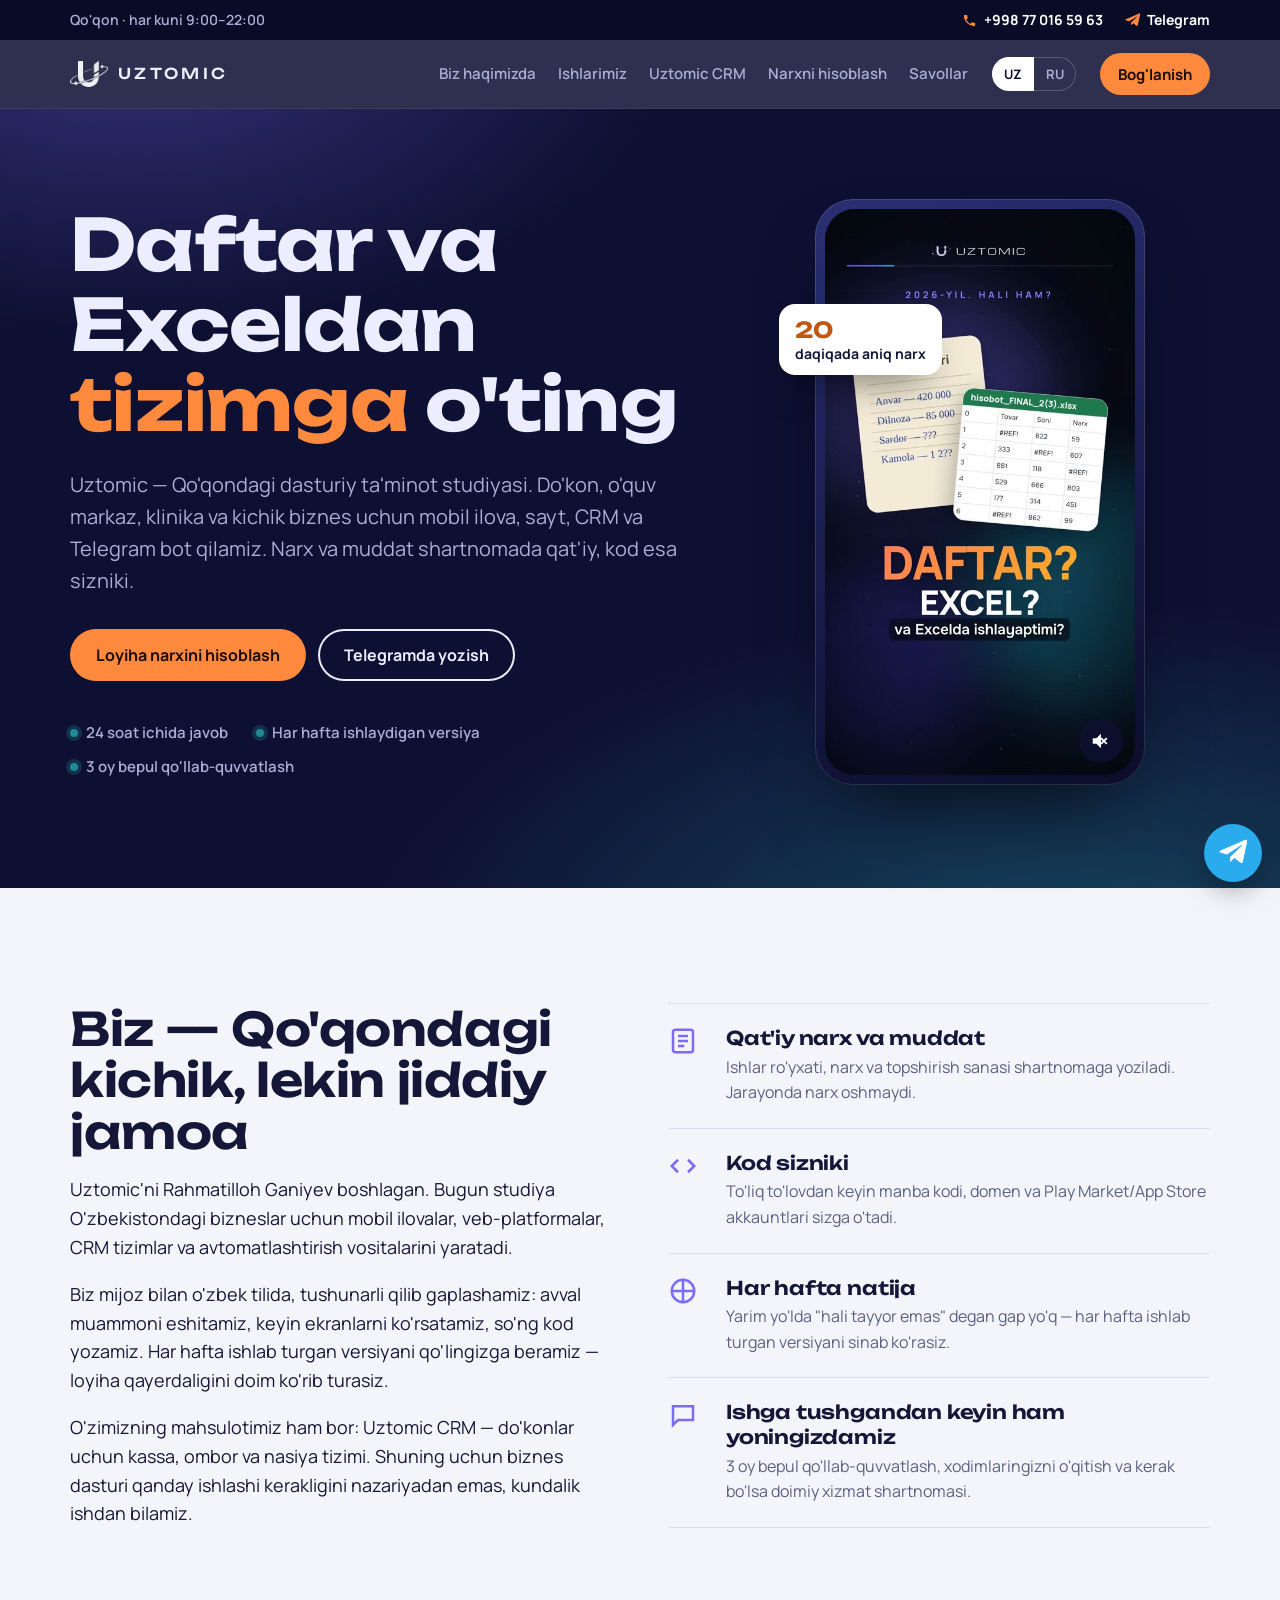
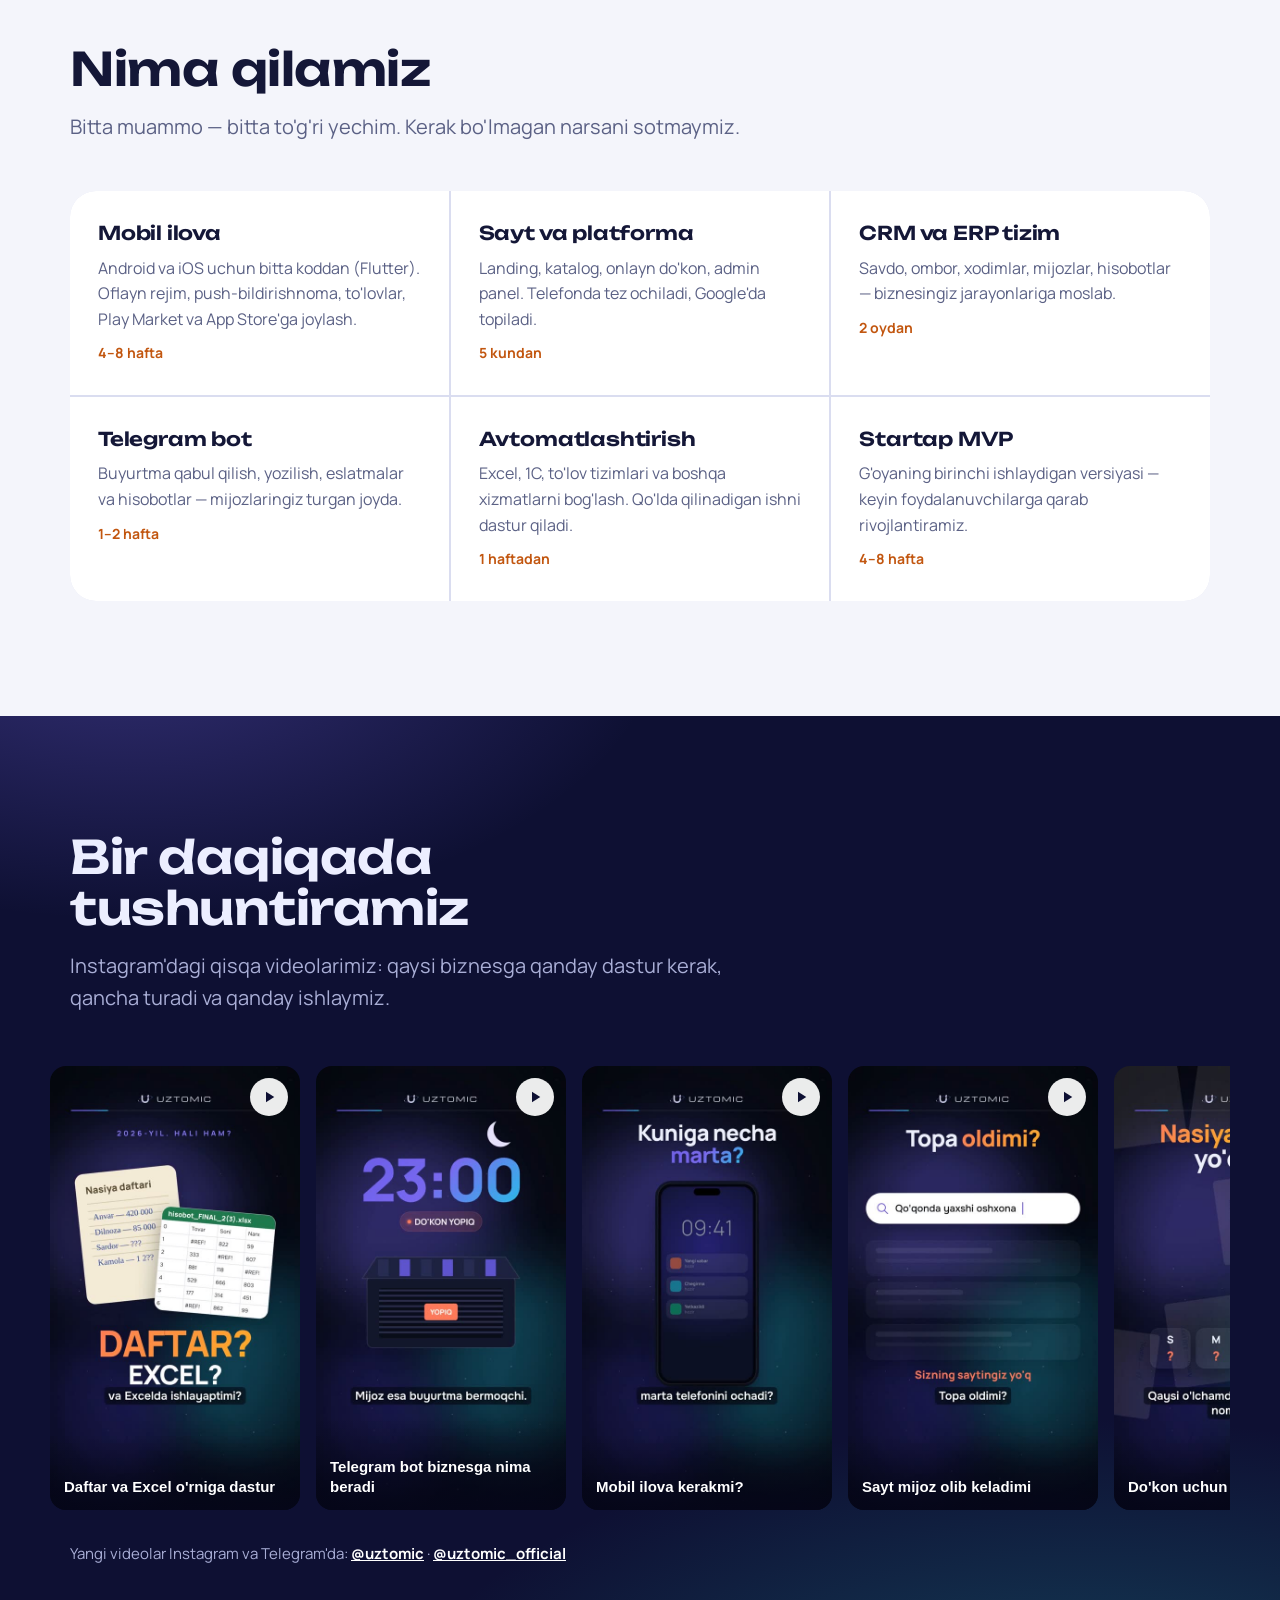
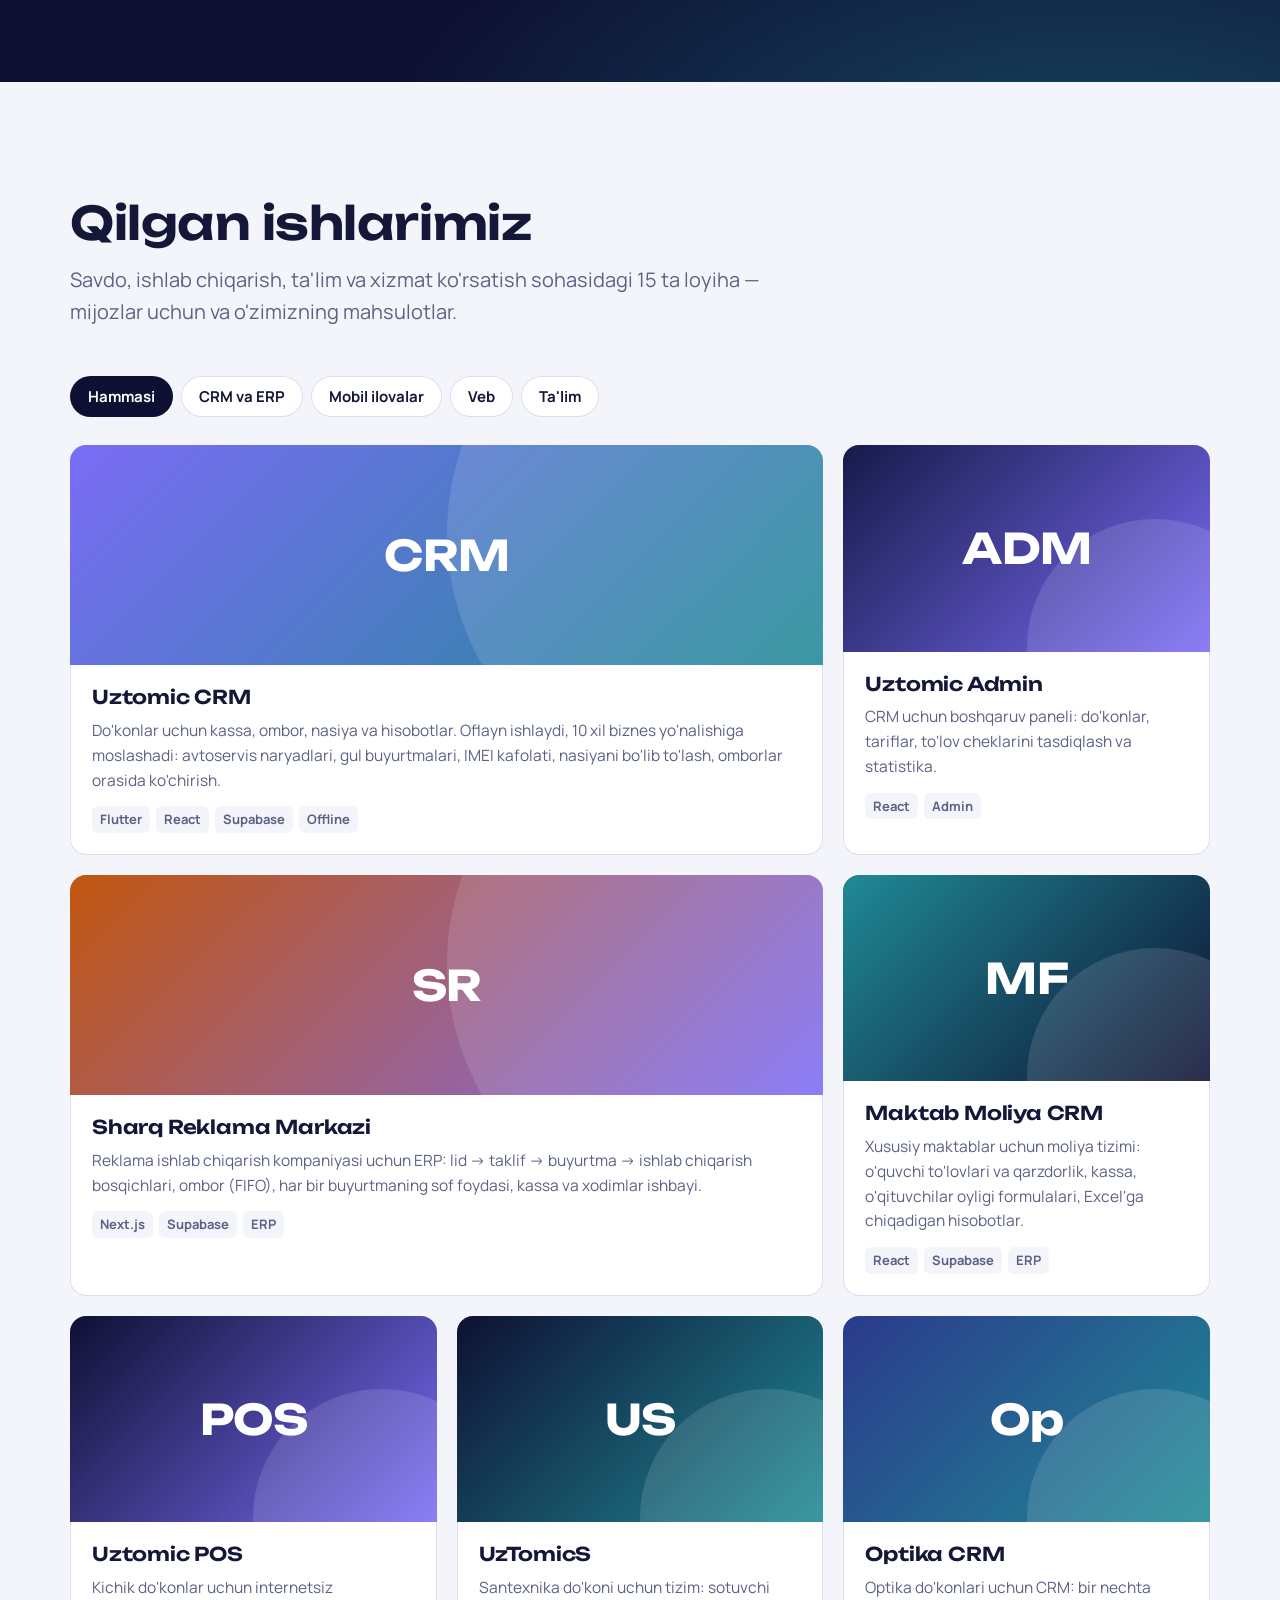
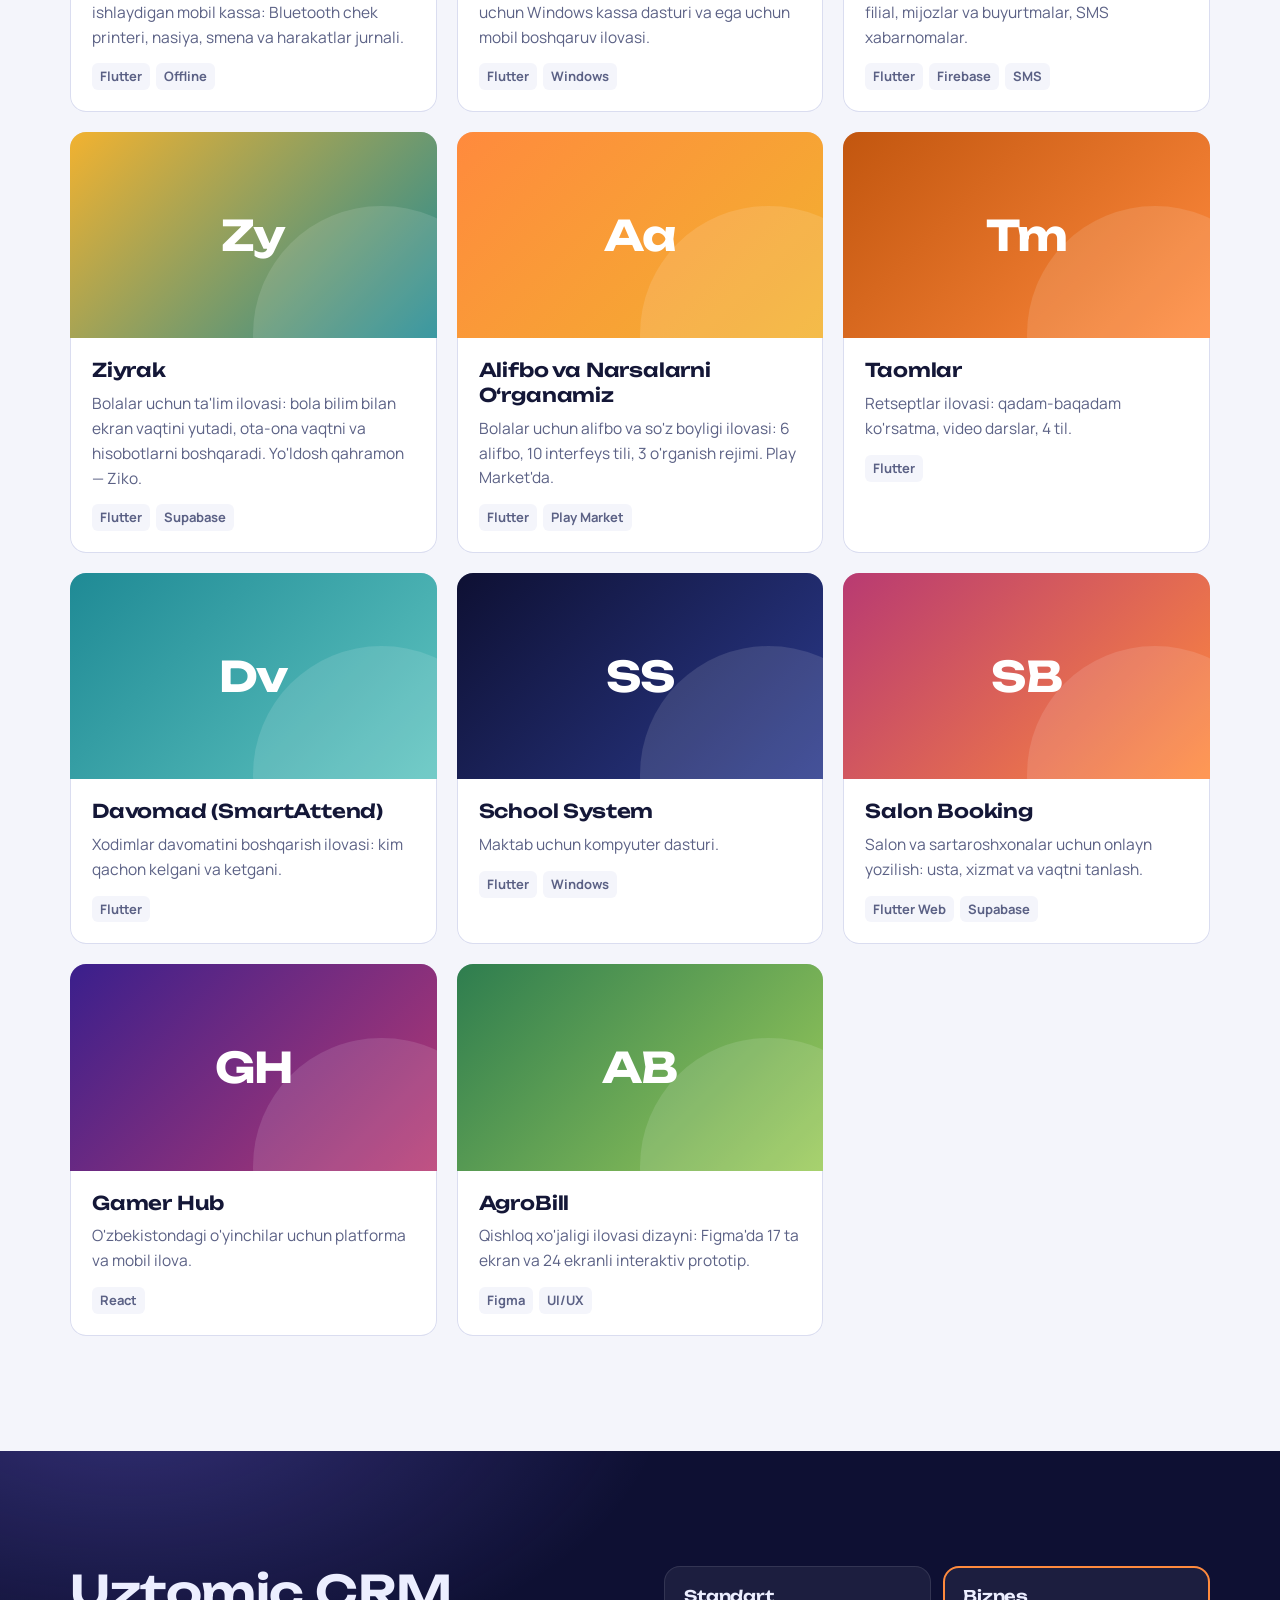
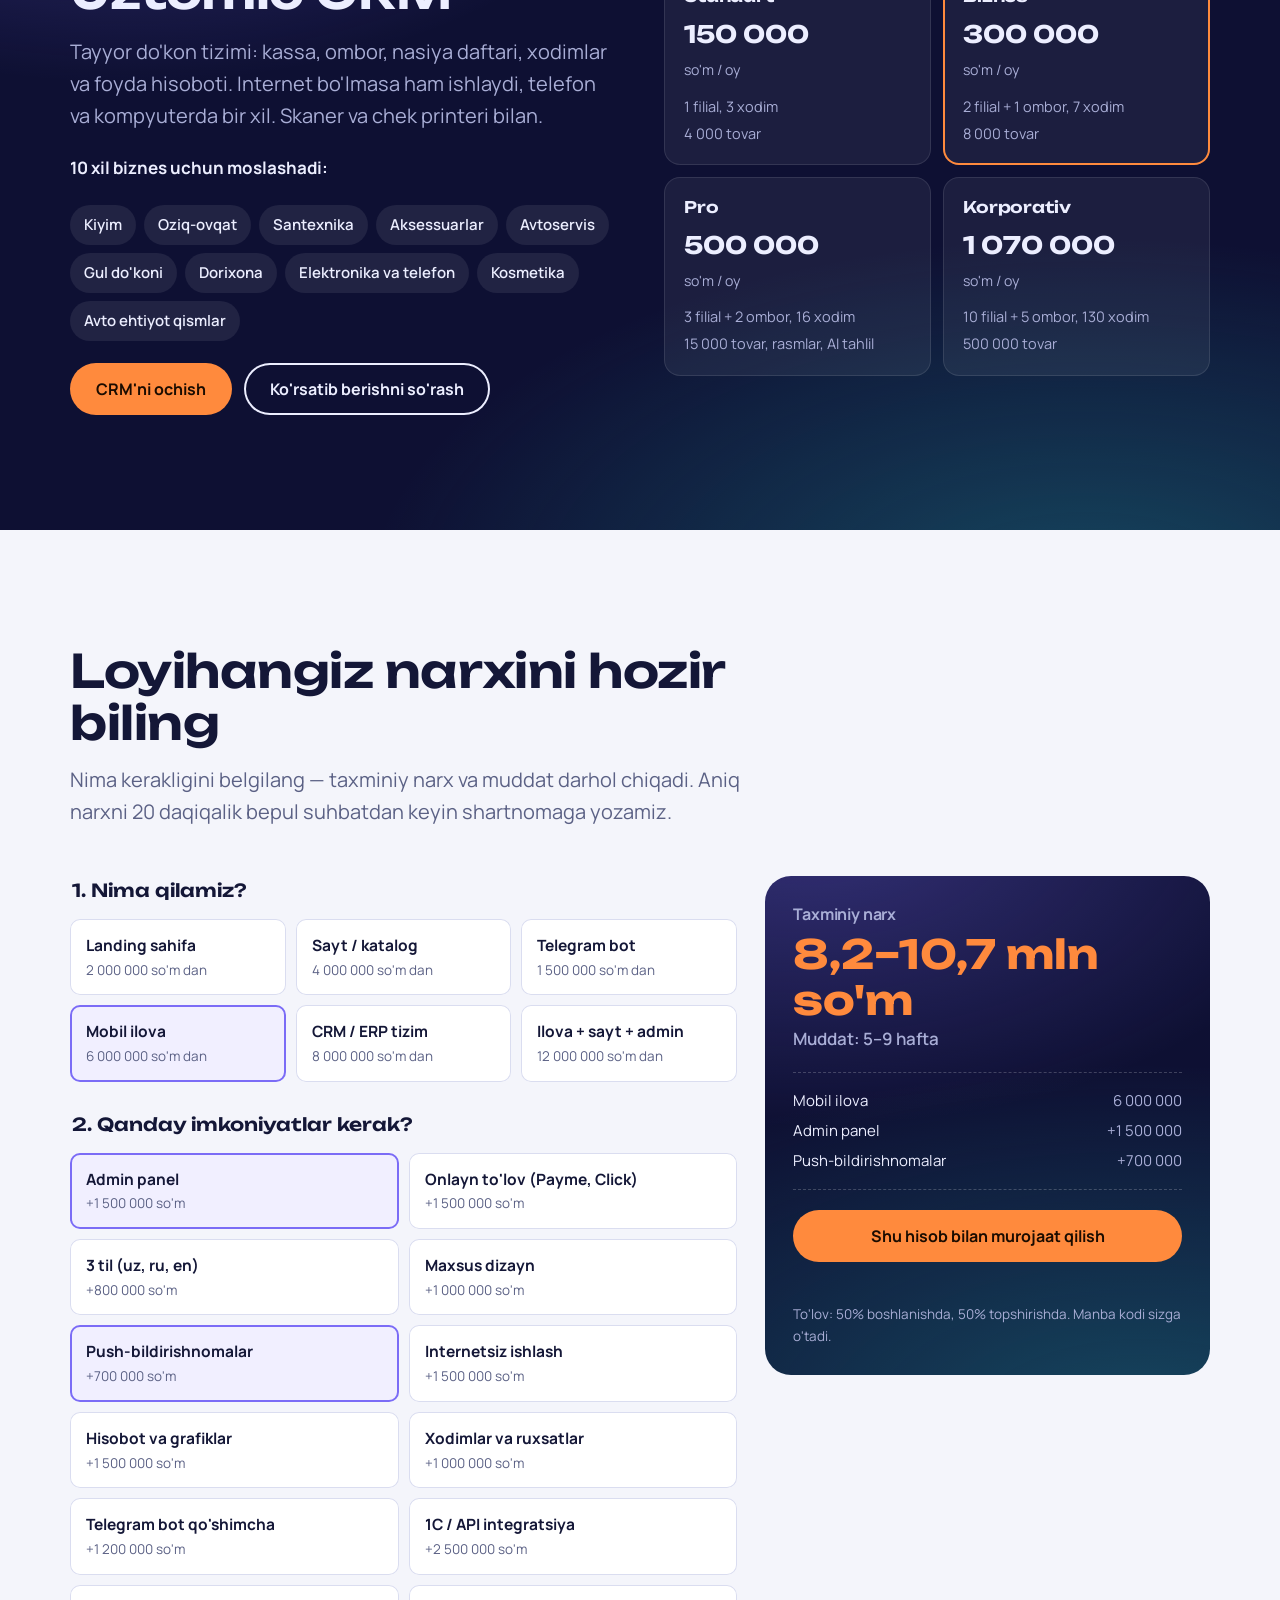
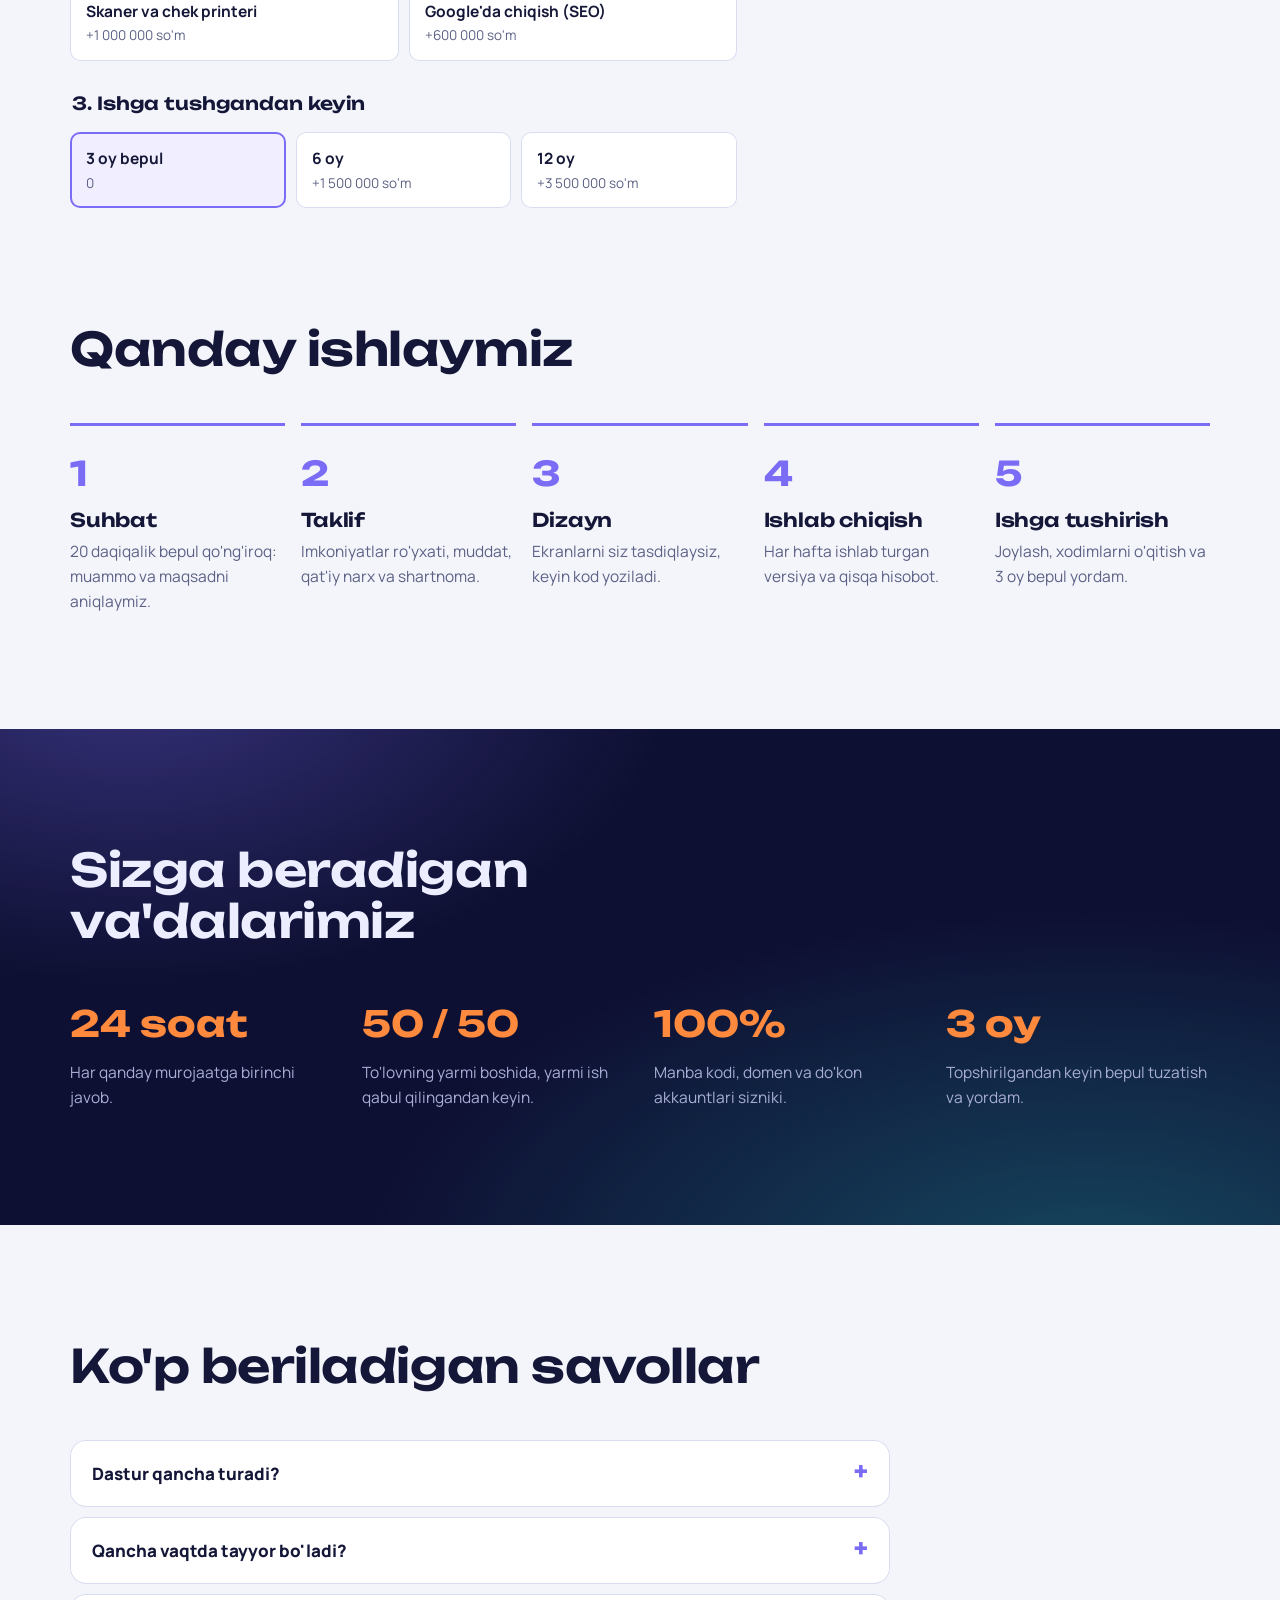
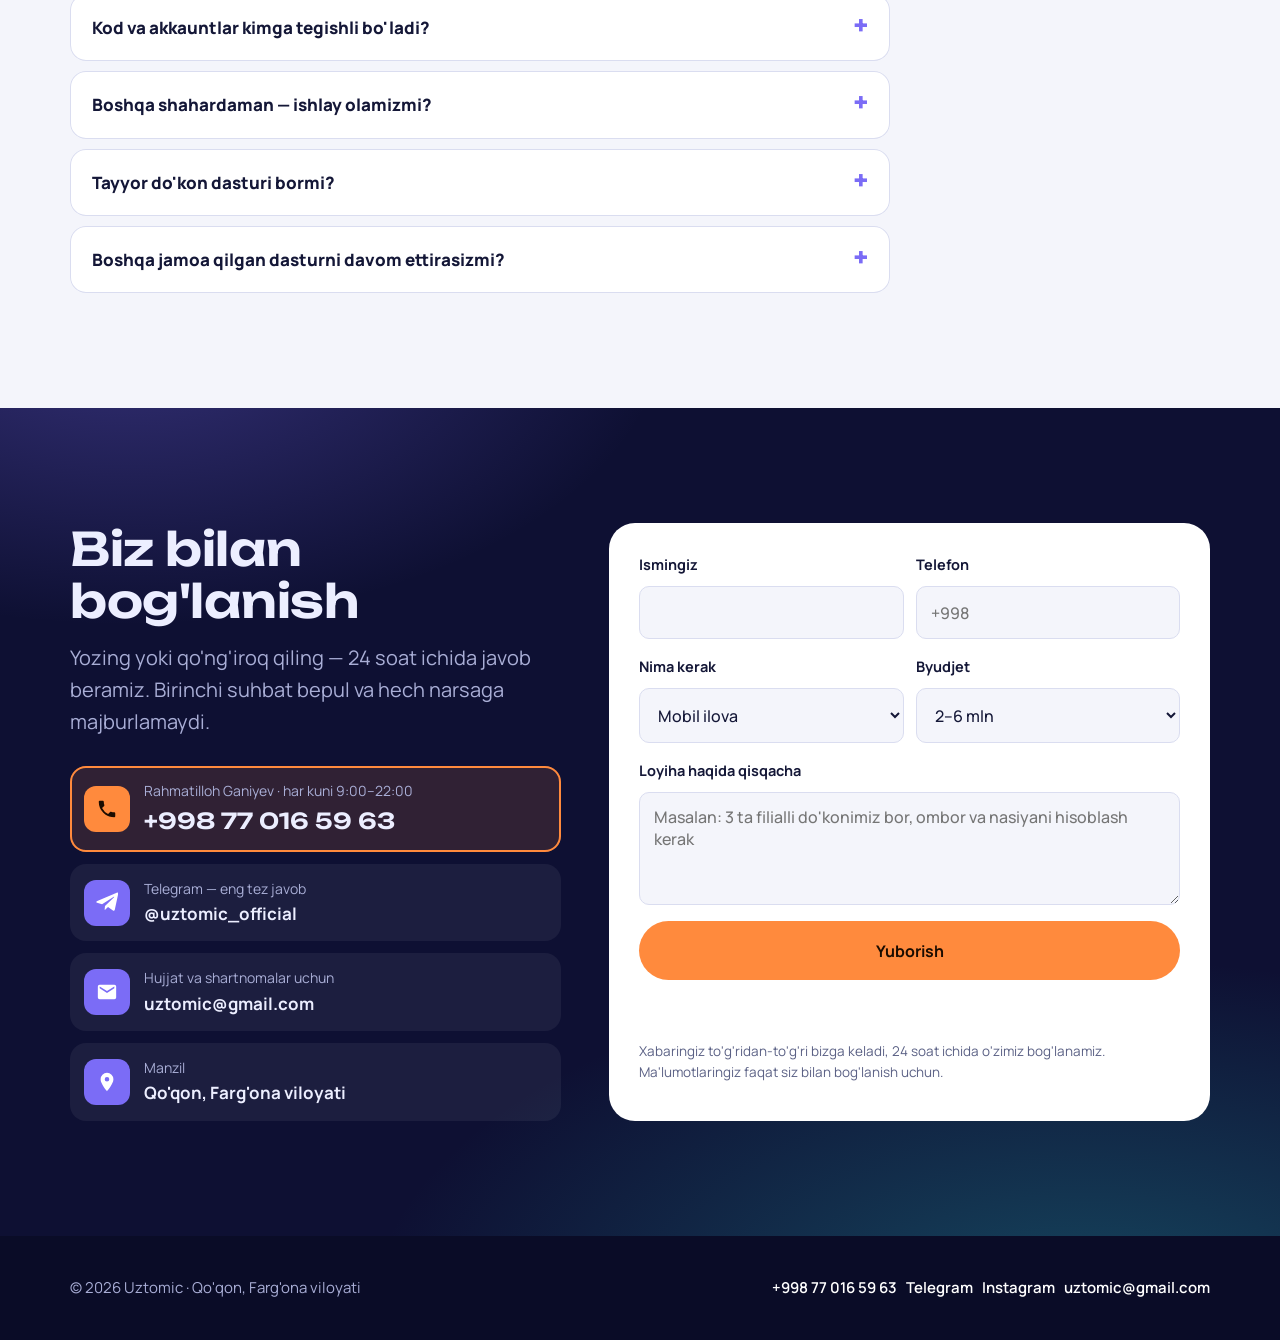
==== commit 6e34aea4: "Sayt ikonkasini tuzatish: oq U belgisi qora fonda, barcha o'lchamlar Avvalgi favicon-32/48, icon-192" ====
--- a/crm/index.html
+++ b/crm/index.html
@@ -5,6 +5,7 @@
 <title>Uztomic CRM — do'konlar uchun tizim</title>
 <meta name="viewport" content="width=device-width, initial-scale=1">
 <link rel="canonical" href="https://uztomic.uz/#crm">
+<link rel="icon" href="/favicon.ico?v=2" sizes="16x16 32x32 48x48">
 <meta http-equiv="refresh" content="0; url=/#crm">
 <script>location.replace('/' + location.search + '#crm');</script>
 </head>
